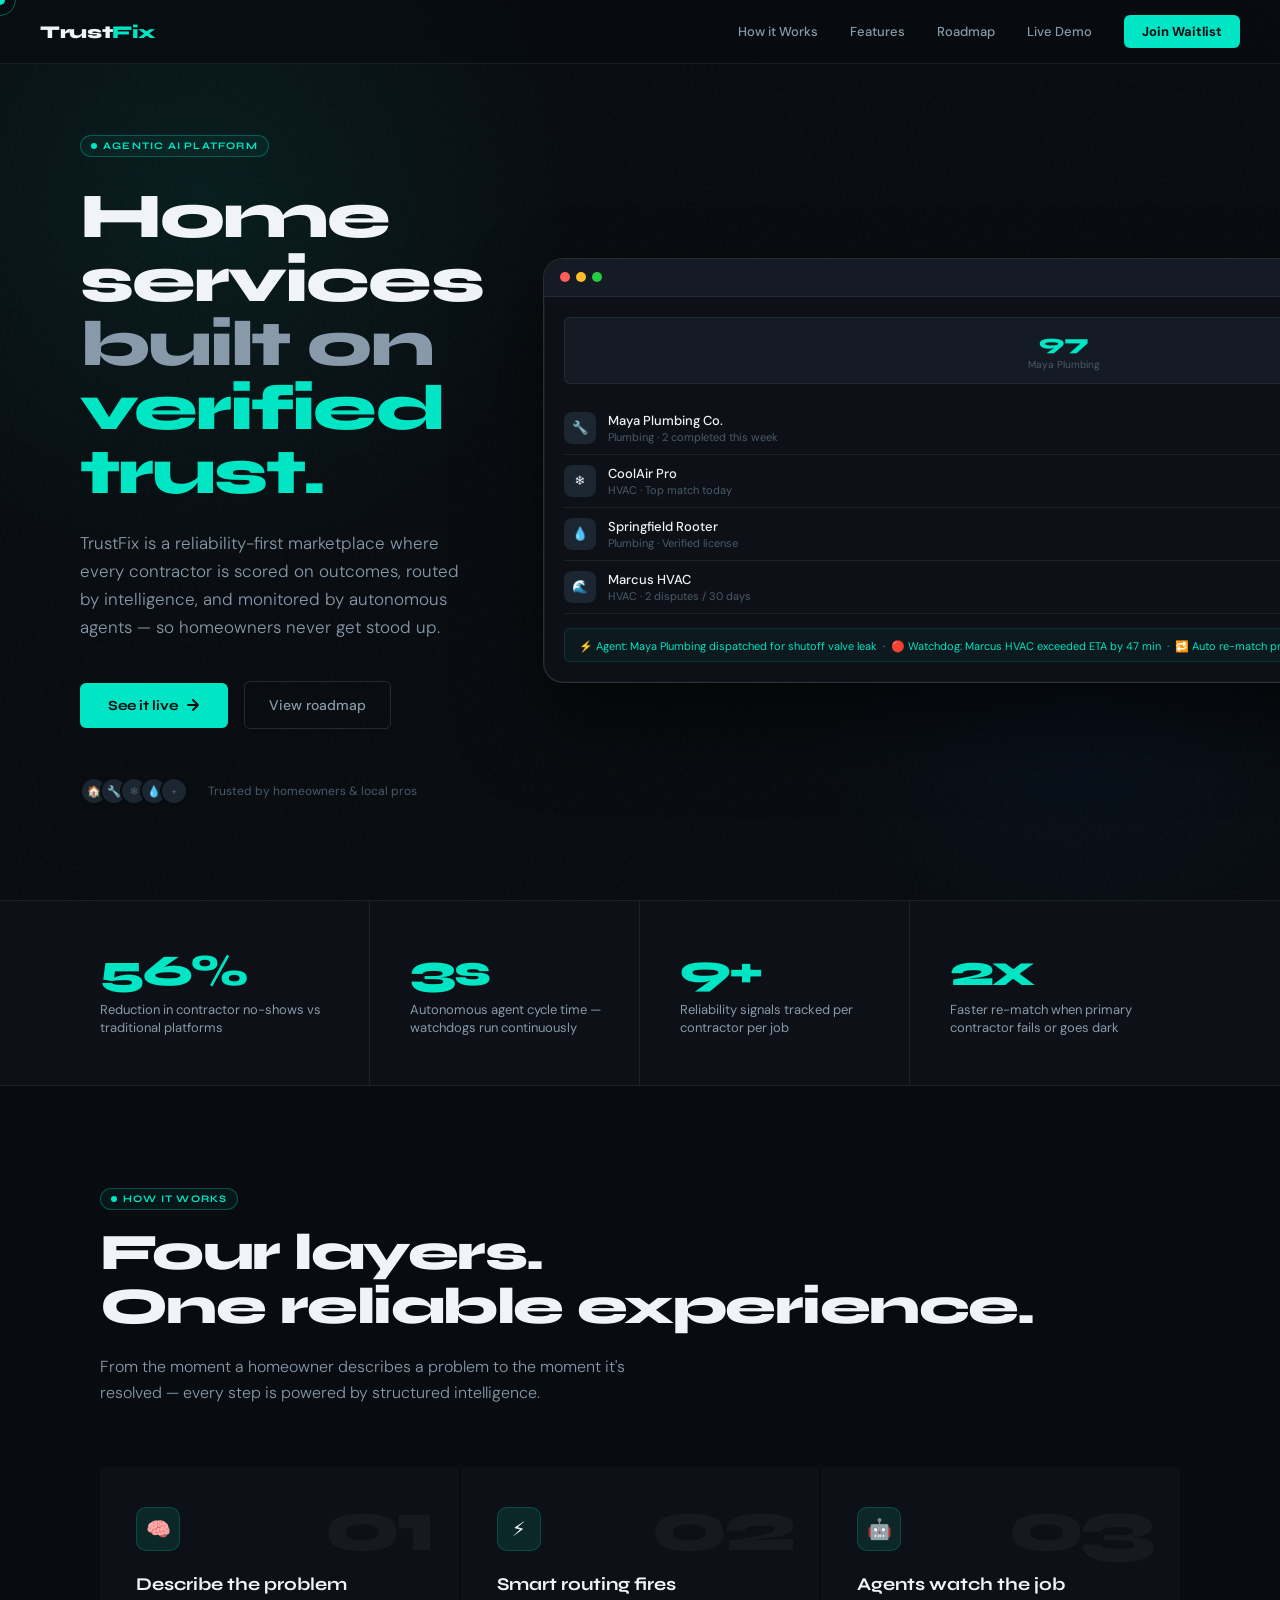
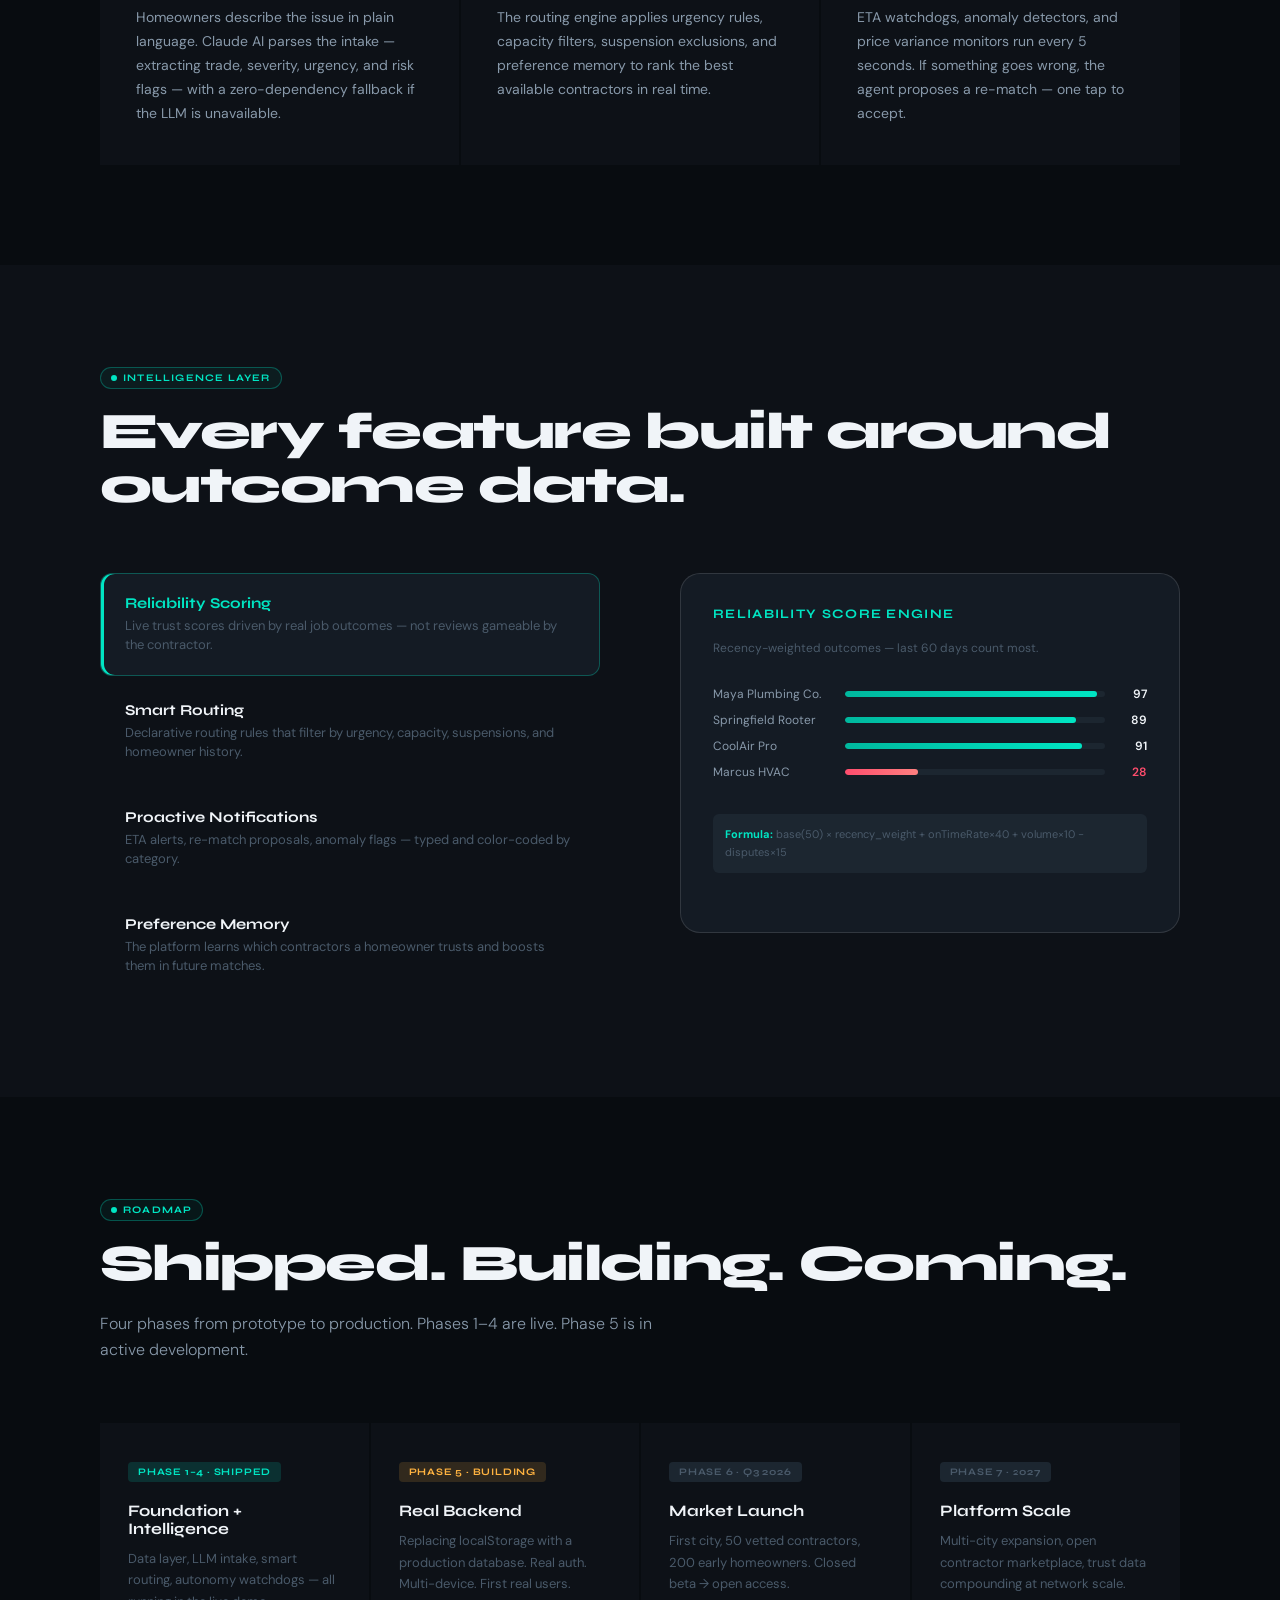
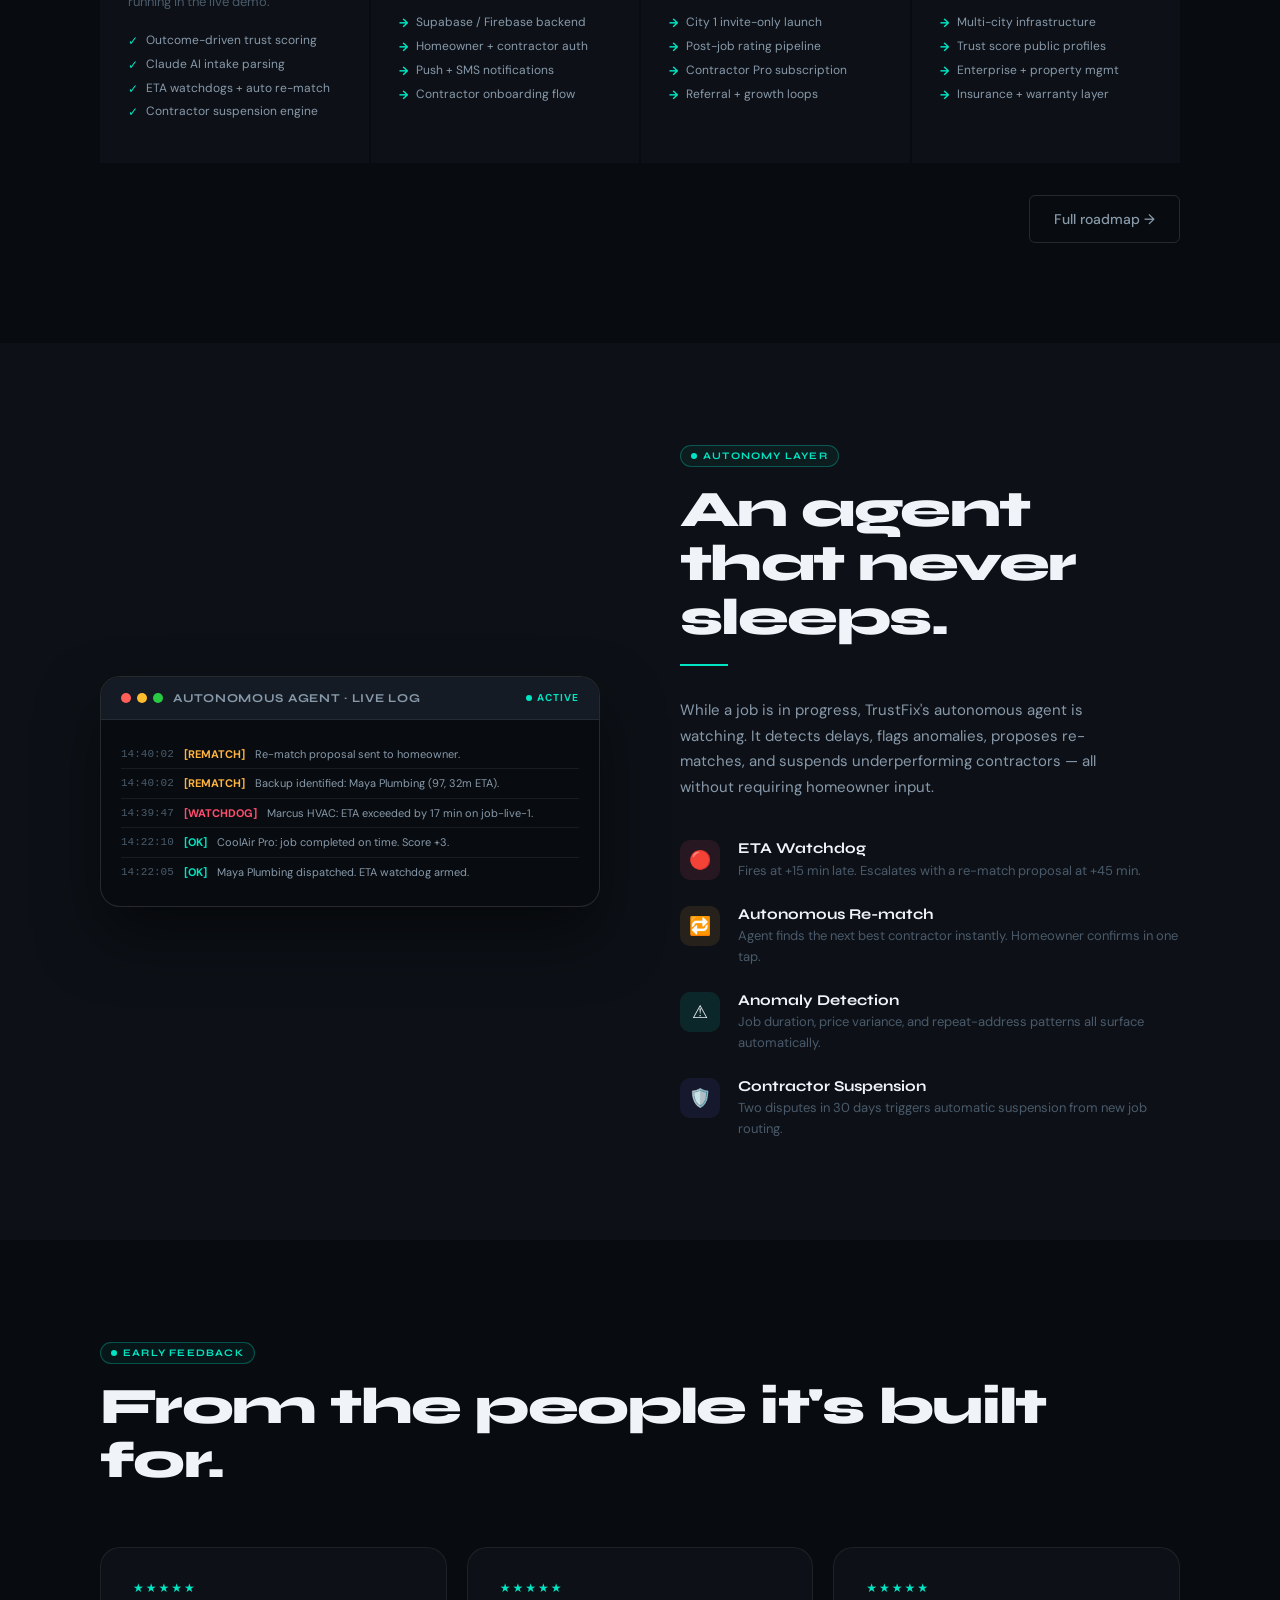
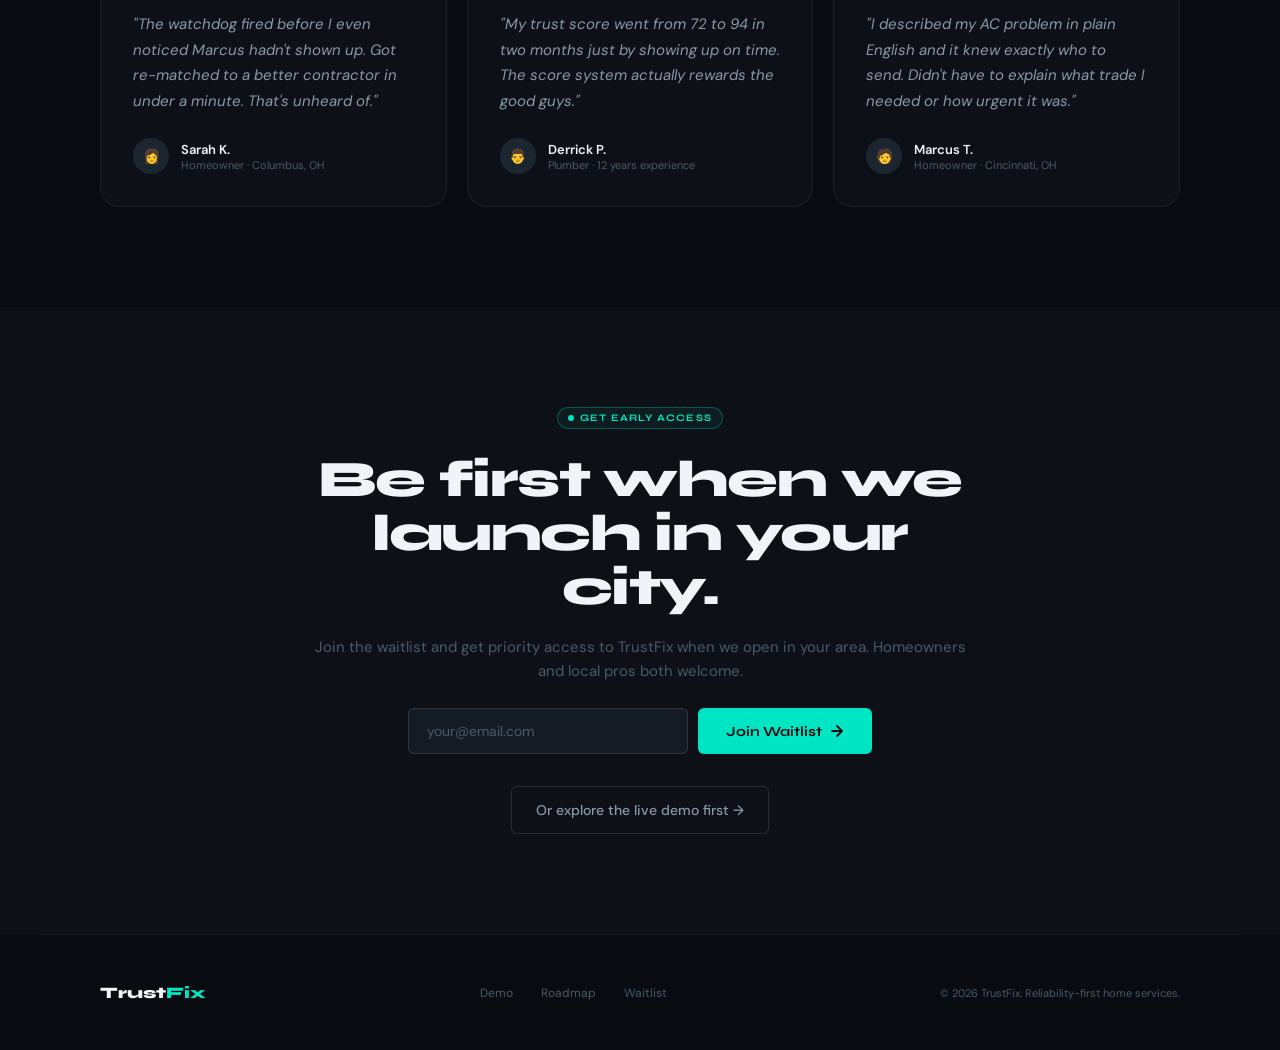
==== index.html @ c8663310 "Update index.html" ====
<!DOCTYPE html>
<html lang="en">
<head>
  <meta charset="UTF-8" />
  <meta name="viewport" content="width=device-width, initial-scale=1.0" />
  <title>TrustFix — Reliability-First Home Services</title>
  <link rel="preconnect" href="https://fonts.googleapis.com" />
  <link rel="preconnect" href="https://fonts.gstatic.com" crossorigin />
  <link href="https://fonts.googleapis.com/css2?family=Syne:wght@400;600;700;800&family=DM+Sans:ital,wght@0,300;0,400;0,500;1,300&display=swap" rel="stylesheet" />
  <style>
    *, *::before, *::after { box-sizing: border-box; margin: 0; padding: 0; }

    :root {
      --obsidian:   #080c10;
      --surface-1:  #0d1117;
      --surface-2:  #141b24;
      --surface-3:  #1c2630;
      --border:     rgba(255,255,255,0.07);
      --border-mid: rgba(255,255,255,0.12);
      --teal:       #00e5c3;
      --teal-dim:   #00b89e;
      --teal-glow:  rgba(0,229,195,0.15);
      --teal-glow2: rgba(0,229,195,0.06);
      --text-primary:   #f0f4f8;
      --text-secondary: #8899aa;
      --text-muted:     #4a5a6a;
      --red-alert:  #ff4d6d;
      --amber-warn: #ffb340;
      --radius-sm: 6px;
      --radius-md: 12px;
      --radius-lg: 20px;
    }

    html { scroll-behavior: smooth; }

    body {
      font-family: 'DM Sans', system-ui, sans-serif;
      background: var(--obsidian);
      color: var(--text-primary);
      overflow-x: hidden;
      cursor: default;
    }

    /* ── Custom cursor ── */
    body { cursor: none; }
    #cursor {
      position: fixed; top: 0; left: 0; z-index: 9999;
      width: 10px; height: 10px;
      background: var(--teal);
      border-radius: 50%;
      pointer-events: none;
      transform: translate(-50%, -50%);
      transition: transform 0.1s ease, width 0.2s ease, height 0.2s ease, opacity 0.2s ease;
      mix-blend-mode: screen;
    }
    #cursor-ring {
      position: fixed; top: 0; left: 0; z-index: 9998;
      width: 32px; height: 32px;
      border: 1px solid rgba(0,229,195,0.4);
      border-radius: 50%;
      pointer-events: none;
      transform: translate(-50%, -50%);
      transition: transform 0.18s ease, width 0.2s ease, height 0.2s ease;
    }
    a:hover ~ #cursor, button:hover ~ #cursor { transform: translate(-50%,-50%) scale(2.5); }

    /* ── Noise texture overlay ── */
    body::before {
      content: '';
      position: fixed; inset: 0; z-index: 1;
      pointer-events: none;
      opacity: 0.025;
      background-image: url("data:image/svg+xml,%3Csvg viewBox='0 0 256 256' xmlns='http://www.w3.org/2000/svg'%3E%3Cfilter id='noise'%3E%3CfeTurbulence type='fractalNoise' baseFrequency='0.9' numOctaves='4' stitchTiles='stitch'/%3E%3C/filter%3E%3Crect width='100%25' height='100%25' filter='url(%23noise)'/%3E%3C/svg%3E");
    }

    /* ── Typography ── */
    h1, h2, h3, h4 { font-family: 'Syne', sans-serif; line-height: 1.1; }

    .label-tag {
      display: inline-flex; align-items: center; gap: 6px;
      font-family: 'Syne', sans-serif;
      font-size: 10px; font-weight: 700; letter-spacing: 0.12em;
      text-transform: uppercase;
      color: var(--teal);
      border: 1px solid rgba(0,229,195,0.3);
      padding: 4px 10px; border-radius: 100px;
      background: rgba(0,229,195,0.05);
    }
    .label-tag::before { content: ''; width: 6px; height: 6px; border-radius: 50%; background: var(--teal); animation: pulse-dot 2s infinite; }
    @keyframes pulse-dot { 0%,100%{opacity:1;transform:scale(1)} 50%{opacity:0.4;transform:scale(0.7)} }

    /* ── Nav ── */
    nav {
      position: fixed; top: 0; left: 0; right: 0; z-index: 100;
      padding: 0 40px;
      height: 64px;
      display: flex; align-items: center; justify-content: space-between;
      background: rgba(8,12,16,0.7);
      backdrop-filter: blur(20px);
      border-bottom: 1px solid var(--border);
      transition: background 0.3s ease;
    }
    .nav-logo {
      font-family: 'Syne', sans-serif;
      font-size: 18px; font-weight: 800;
      color: var(--text-primary);
      text-decoration: none;
      letter-spacing: -0.02em;
    }
    .nav-logo span { color: var(--teal); }
    .nav-links { display: flex; align-items: center; gap: 32px; }
    .nav-links a {
      font-size: 13px; font-weight: 500;
      color: var(--text-secondary);
      text-decoration: none;
      transition: color 0.2s;
    }
    .nav-links a:hover { color: var(--text-primary); }
    .nav-cta {
      display: inline-flex; align-items: center; gap-6px;
      background: var(--teal);
      color: var(--obsidian) !important;
      font-weight: 700 !important;
      padding: 8px 18px;
      border-radius: var(--radius-sm);
      font-size: 13px !important;
      transition: background 0.2s, transform 0.15s !important;
    }
    .nav-cta:hover { background: #00ffda !important; transform: translateY(-1px); }

    /* ── Hero ── */
    #hero {
      min-height: 100vh;
      display: grid;
      grid-template-columns: 1fr 1fr;
      align-items: center;
      gap: 60px;
      padding: 120px 80px 80px;
      position: relative;
      overflow: hidden;
    }

    /* Radial background glow */
    #hero::before {
      content: '';
      position: absolute; top: -200px; left: -200px;
      width: 800px; height: 800px;
      background: radial-gradient(circle, rgba(0,229,195,0.08) 0%, transparent 65%);
      pointer-events: none;
      animation: hero-glow 8s ease-in-out infinite alternate;
    }
    @keyframes hero-glow { 0%{transform:translate(0,0)} 100%{transform:translate(80px,60px)} }

    #hero::after {
      content: '';
      position: absolute; bottom: -100px; right: -100px;
      width: 600px; height: 600px;
      background: radial-gradient(circle, rgba(0,100,255,0.05) 0%, transparent 65%);
      pointer-events: none;
    }

    .hero-left { position: relative; z-index: 2; }

    .hero-eyebrow {
      display: flex; align-items: center; gap: 12px;
      margin-bottom: 28px;
    }

    .hero-h1 {
      font-size: clamp(42px, 5vw, 72px);
      font-weight: 800;
      letter-spacing: -0.03em;
      line-height: 1.0;
      margin-bottom: 24px;
    }
    .hero-h1 .accent { color: var(--teal); }
    .hero-h1 .dim { color: var(--text-secondary); }

    .hero-sub {
      font-size: 17px; font-weight: 300; line-height: 1.65;
      color: var(--text-secondary);
      max-width: 460px;
      margin-bottom: 40px;
    }

    .hero-actions { display: flex; align-items: center; gap: 16px; flex-wrap: wrap; }

    .btn-primary {
      display: inline-flex; align-items: center; gap: 8px;
      background: var(--teal);
      color: var(--obsidian);
      font-family: 'Syne', sans-serif;
      font-size: 14px; font-weight: 700;
      padding: 14px 28px; border-radius: var(--radius-sm);
      text-decoration: none;
      border: none; cursor: none;
      transition: background 0.2s, transform 0.15s, box-shadow 0.2s;
      box-shadow: 0 0 0 0 rgba(0,229,195,0);
    }
    .btn-primary:hover {
      background: #00ffda;
      transform: translateY(-2px);
      box-shadow: 0 8px 32px rgba(0,229,195,0.3);
    }
    .btn-primary svg { transition: transform 0.2s; }
    .btn-primary:hover svg { transform: translateX(3px); }

    .btn-ghost {
      display: inline-flex; align-items: center; gap: 8px;
      background: transparent;
      color: var(--text-secondary);
      font-size: 14px; font-weight: 500;
      padding: 14px 24px; border-radius: var(--radius-sm);
      text-decoration: none; cursor: none;
      border: 1px solid var(--border-mid);
      transition: color 0.2s, border-color 0.2s;
    }
    .btn-ghost:hover { color: var(--text-primary); border-color: rgba(255,255,255,0.25); }

    .hero-trust-line {
      margin-top: 48px;
      display: flex; align-items: center; gap: 20px;
      font-size: 12px; color: var(--text-muted);
    }
    .trust-avatars { display: flex; }
    .trust-avatars span {
      width: 28px; height: 28px; border-radius: 50%;
      background: var(--surface-3);
      border: 2px solid var(--obsidian);
      display: flex; align-items: center; justify-content: center;
      font-size: 11px;
      margin-left: -8px;
    }
    .trust-avatars span:first-child { margin-left: 0; }

    /* ── Hero right — live terminal card ── */
    .hero-right { position: relative; z-index: 2; }

    .terminal-card {
      background: var(--surface-1);
      border: 1px solid var(--border-mid);
      border-radius: var(--radius-lg);
      overflow: hidden;
      box-shadow: 0 40px 80px rgba(0,0,0,0.6), 0 0 0 1px rgba(255,255,255,0.04) inset;
      animation: float 6s ease-in-out infinite;
    }
    @keyframes float {
      0%,100% { transform: translateY(0px) rotate(0.5deg); }
      50%      { transform: translateY(-12px) rotate(-0.3deg); }
    }

    .terminal-bar {
      background: var(--surface-2);
      padding: 12px 16px;
      display: flex; align-items: center; gap: 10px;
      border-bottom: 1px solid var(--border);
    }
    .terminal-dots { display: flex; gap: 6px; }
    .terminal-dots span {
      width: 10px; height: 10px; border-radius: 50%;
    }
    .terminal-dots span:nth-child(1) { background: #ff5f57; }
    .terminal-dots span:nth-child(2) { background: #ffbd2e; }
    .terminal-dots span:nth-child(3) { background: #28ca41; }
    .terminal-title {
      font-family: 'Syne', sans-serif;
      font-size: 11px; color: var(--text-muted);
      letter-spacing: 0.05em;
      flex: 1; text-align: center;
    }
    .terminal-live {
      font-size: 10px; font-weight: 700;
      color: var(--teal);
      letter-spacing: 0.1em;
      text-transform: uppercase;
      display: flex; align-items: center; gap: 5px;
    }
    .terminal-live::before { content:''; width:6px;height:6px;border-radius:50%;background:var(--teal);animation:pulse-dot 1.5s infinite; }

    .terminal-body { padding: 20px; }

    /* Score bar */
    .score-block {
      display: grid; grid-template-columns: 1fr 1fr 1fr;
      gap: 10px; margin-bottom: 18px;
    }
    .score-item {
      background: var(--surface-2);
      border: 1px solid var(--border);
      border-radius: var(--radius-sm);
      padding: 12px;
      text-align: center;
    }
    .score-item .score-val {
      font-family: 'Syne', sans-serif;
      font-size: 22px; font-weight: 800;
      color: var(--teal);
      display: block;
    }
    .score-item .score-val.good { color: var(--teal); }
    .score-item .score-val.warn { color: var(--amber-warn); }
    .score-item .score-val.bad  { color: var(--red-alert); }
    .score-item .score-label { font-size: 10px; color: var(--text-muted); margin-top: 2px; display: block; }

    /* Contractor list */
    .contractor-row {
      display: flex; align-items: center;
      padding: 10px 0;
      border-bottom: 1px solid var(--border);
      gap: 12px;
      animation: fade-slide-in 0.5s ease both;
    }
    .contractor-row:last-child { border-bottom: none; }
    @keyframes fade-slide-in { from{opacity:0;transform:translateY(8px)} to{opacity:1;transform:translateY(0)} }

    .contractor-avatar {
      width: 32px; height: 32px; border-radius: 8px;
      background: var(--surface-3);
      display: flex; align-items: center; justify-content: center;
      font-size: 13px; flex-shrink: 0;
    }
    .contractor-info { flex: 1; min-width: 0; }
    .contractor-name { font-size: 13px; font-weight: 500; color: var(--text-primary); }
    .contractor-meta { font-size: 11px; color: var(--text-muted); margin-top: 1px; }
    .score-pill {
      font-family: 'Syne', sans-serif;
      font-size: 11px; font-weight: 700;
      padding: 3px 8px; border-radius: 4px;
      flex-shrink: 0;
    }
    .score-pill.high { background: rgba(0,229,195,0.12); color: var(--teal); }
    .score-pill.mid  { background: rgba(255,179,64,0.12);  color: var(--amber-warn); }
    .score-pill.low  { background: rgba(255,77,109,0.12);  color: var(--red-alert); }

    .eta-badge {
      font-size: 10px; color: var(--text-muted);
      background: var(--surface-3);
      padding: 2px 7px; border-radius: 4px;
      flex-shrink: 0;
    }

    /* Agent ticker */
    .ticker-wrapper {
      margin-top: 14px;
      background: rgba(0,229,195,0.04);
      border: 1px solid rgba(0,229,195,0.12);
      border-radius: var(--radius-sm);
      padding: 10px 14px;
      overflow: hidden; height: 34px;
    }
    .ticker-inner {
      font-size: 11px; color: var(--teal);
      font-family: 'DM Sans', sans-serif;
      white-space: nowrap;
      animation: ticker-scroll 22s linear infinite;
    }
    @keyframes ticker-scroll {
      0%   { transform: translateX(0); }
      100% { transform: translateX(-50%); }
    }

    /* ── Section base ── */
    section { position: relative; }

    .section-inner {
      max-width: 1200px; margin: 0 auto;
      padding: 100px 60px;
    }

    .section-label { margin-bottom: 16px; }
    .section-h2 {
      font-size: clamp(32px, 4vw, 52px);
      font-weight: 800;
      letter-spacing: -0.03em;
      margin-bottom: 20px;
      line-height: 1.05;
    }
    .section-sub {
      font-size: 16px; font-weight: 300;
      color: var(--text-secondary);
      max-width: 560px; line-height: 1.65;
    }

    /* ── Stats bar ── */
    #stats {
      background: var(--surface-1);
      border-top: 1px solid var(--border);
      border-bottom: 1px solid var(--border);
    }
    .stats-grid {
      max-width: 1200px; margin: 0 auto;
      padding: 0 60px;
      display: grid; grid-template-columns: repeat(4, 1fr);
    }
    .stat-item {
      padding: 48px 0;
      border-right: 1px solid var(--border);
      padding-left: 40px;
      opacity: 0; transform: translateY(20px);
      transition: opacity 0.6s ease, transform 0.6s ease;
    }
    .stat-item:first-child { padding-left: 0; }
    .stat-item:last-child { border-right: none; }
    .stat-item.visible { opacity: 1; transform: translateY(0); }
    .stat-num {
      font-family: 'Syne', sans-serif;
      font-size: 44px; font-weight: 800;
      color: var(--text-primary);
      line-height: 1;
      letter-spacing: -0.04em;
    }
    .stat-num span { color: var(--teal); }
    .stat-desc {
      font-size: 13px; font-weight: 400;
      color: var(--text-secondary);
      margin-top: 8px; line-height: 1.4;
    }

    /* ── How it works ── */
    #how {
      background: var(--obsidian);
    }
    .steps-grid {
      display: grid; grid-template-columns: repeat(3, 1fr);
      gap: 2px; margin-top: 60px;
    }
    .step-card {
      background: var(--surface-1);
      padding: 40px 36px;
      position: relative;
      overflow: hidden;
      opacity: 0; transform: translateY(30px);
      transition: opacity 0.7s ease, transform 0.7s ease;
    }
    .step-card.visible { opacity: 1; transform: translateY(0); }
    .step-card::before {
      content: '';
      position: absolute; top: 0; left: 0; right: 0;
      height: 2px;
      background: var(--teal);
      transform: scaleX(0); transform-origin: left;
      transition: transform 0.4s ease;
    }
    .step-card:hover::before { transform: scaleX(1); }
    .step-card:hover { background: var(--surface-2); }

    .step-num {
      font-family: 'Syne', sans-serif;
      font-size: 72px; font-weight: 800;
      color: rgba(255,255,255,0.04);
      line-height: 1;
      position: absolute; top: 24px; right: 28px;
      letter-spacing: -0.06em;
      pointer-events: none;
    }

    .step-icon {
      width: 44px; height: 44px; border-radius: 10px;
      background: rgba(0,229,195,0.1);
      border: 1px solid rgba(0,229,195,0.2);
      display: flex; align-items: center; justify-content: center;
      font-size: 20px; margin-bottom: 24px;
    }
    .step-title {
      font-family: 'Syne', sans-serif;
      font-size: 18px; font-weight: 700;
      color: var(--text-primary);
      margin-bottom: 12px;
    }
    .step-desc {
      font-size: 14px; line-height: 1.7;
      color: var(--text-secondary);
    }

    /* ── Feature deep-dive ── */
    #features { background: var(--surface-1); }

    .features-layout {
      display: grid; grid-template-columns: 1fr 1fr;
      gap: 80px; align-items: start;
      margin-top: 60px;
    }

    .feature-tabs { display: flex; flex-direction: column; gap: 4px; }
    .feature-tab {
      padding: 20px 24px;
      border: 1px solid transparent;
      border-radius: var(--radius-md);
      cursor: none;
      transition: all 0.25s ease;
    }
    .feature-tab:hover { background: var(--surface-2); border-color: var(--border); }
    .feature-tab.active {
      background: var(--surface-2);
      border-color: rgba(0,229,195,0.3);
      box-shadow: inset 3px 0 0 var(--teal);
    }
    .feature-tab-label {
      font-family: 'Syne', sans-serif;
      font-size: 15px; font-weight: 700;
      color: var(--text-primary);
      margin-bottom: 4px;
    }
    .feature-tab.active .feature-tab-label { color: var(--teal); }
    .feature-tab-desc {
      font-size: 13px; color: var(--text-muted); line-height: 1.5;
    }

    .feature-panel { position: sticky; top: 100px; }
    .feature-visual {
      background: var(--surface-2);
      border: 1px solid var(--border-mid);
      border-radius: var(--radius-lg);
      padding: 32px;
      min-height: 360px;
      display: flex; flex-direction: column; gap: 14px;
      transition: all 0.3s ease;
    }
    .feature-visual-title {
      font-family: 'Syne', sans-serif;
      font-size: 13px; font-weight: 700;
      color: var(--teal);
      text-transform: uppercase; letter-spacing: 0.1em;
      margin-bottom: 4px;
    }

    /* mini visualization elements */
    .score-bar-row {
      display: flex; align-items: center; gap: 12px;
    }
    .score-bar-label { font-size: 12px; color: var(--text-secondary); width: 120px; flex-shrink: 0; }
    .score-bar-track {
      flex: 1; height: 6px; border-radius: 3px;
      background: var(--surface-3); overflow: hidden;
    }
    .score-bar-fill {
      height: 100%; border-radius: 3px;
      background: linear-gradient(90deg, var(--teal-dim), var(--teal));
      transition: width 1.2s ease;
    }
    .score-bar-val { font-size: 12px; font-weight: 600; color: var(--text-primary); width: 30px; text-align: right; }

    /* routing visual */
    .route-node {
      display: flex; align-items: center; gap: 10px;
      padding: 10px 14px;
      background: var(--surface-3);
      border-radius: var(--radius-sm);
      border: 1px solid var(--border);
      font-size: 12px; color: var(--text-secondary);
    }
    .route-node .node-dot {
      width: 8px; height: 8px; border-radius: 50%;
      flex-shrink: 0;
    }
    .route-node.match { border-color: rgba(0,229,195,0.3); }
    .route-node.match .node-dot { background: var(--teal); box-shadow: 0 0 8px var(--teal); }
    .route-node.excluded .node-dot { background: var(--red-alert); }
    .route-connector {
      height: 16px; width: 1px;
      background: var(--border-mid);
      margin-left: 18px;
    }

    /* notification visual */
    .notif-item {
      padding: 12px 14px;
      border-radius: var(--radius-sm);
      border-left: 3px solid;
      font-size: 12px; line-height: 1.5;
    }
    .notif-item.red { border-color: var(--red-alert); background: rgba(255,77,109,0.06); color: var(--text-secondary); }
    .notif-item.amber { border-color: var(--amber-warn); background: rgba(255,179,64,0.06); color: var(--text-secondary); }
    .notif-item.teal { border-color: var(--teal); background: var(--teal-glow2); color: var(--text-secondary); }

    /* ── Phases timeline ── */
    #phases { background: var(--obsidian); }
    .phases-grid {
      display: grid; grid-template-columns: repeat(4, 1fr);
      gap: 2px; margin-top: 60px;
    }
    .phase-card {
      padding: 36px 28px;
      background: var(--surface-1);
      position: relative; overflow: hidden;
      opacity: 0; transform: translateX(-20px);
      transition: opacity 0.6s ease, transform 0.6s ease, background 0.25s;
    }
    .phase-card:hover { background: var(--surface-2); }
    .phase-card.visible { opacity: 1; transform: translateX(0); }
    .phase-card.done .phase-num-badge { background: rgba(0,229,195,0.15); color: var(--teal); }
    .phase-card.active .phase-num-badge { background: rgba(255,179,64,0.15); color: var(--amber-warn); animation: pulse-amber 2s infinite; }
    .phase-card.upcoming .phase-num-badge { background: var(--surface-3); color: var(--text-muted); }
    @keyframes pulse-amber { 0%,100%{box-shadow:none} 50%{box-shadow:0 0 12px rgba(255,179,64,0.3)} }

    .phase-num-badge {
      font-family: 'Syne', sans-serif;
      font-size: 10px; font-weight: 700; letter-spacing: 0.08em;
      text-transform: uppercase;
      padding: 4px 10px; border-radius: 4px;
      display: inline-block; margin-bottom: 20px;
    }
    .phase-title {
      font-family: 'Syne', sans-serif;
      font-size: 16px; font-weight: 700;
      color: var(--text-primary); margin-bottom: 10px;
    }
    .phase-desc {
      font-size: 13px; color: var(--text-muted);
      line-height: 1.65; margin-bottom: 20px;
    }
    .phase-milestone {
      display: flex; align-items: flex-start; gap: 8px;
      font-size: 12px; color: var(--text-secondary);
      margin-bottom: 6px; line-height: 1.4;
    }
    .phase-milestone::before {
      content: '→';
      color: var(--teal); font-weight: 700;
      flex-shrink: 0; margin-top: 1px;
    }
    .phase-card.done .phase-milestone::before { content: '✓'; }

    /* ── Agent section ── */
    #agent {
      background: var(--surface-1);
      overflow: hidden;
    }
    .agent-layout {
      display: grid; grid-template-columns: 1fr 1fr;
      gap: 80px; align-items: center;
    }
    .agent-log-card {
      background: var(--obsidian);
      border: 1px solid var(--border-mid);
      border-radius: var(--radius-lg);
      overflow: hidden;
      box-shadow: 0 30px 60px rgba(0,0,0,0.5);
    }
    .agent-log-header {
      background: var(--surface-2);
      padding: 14px 20px;
      display: flex; align-items: center; gap: 10px;
      border-bottom: 1px solid var(--border);
    }
    .agent-log-title {
      font-family: 'Syne', sans-serif;
      font-size: 12px; font-weight: 700;
      color: var(--text-secondary);
      letter-spacing: 0.06em; text-transform: uppercase;
      flex: 1;
    }
    .agent-log-body { padding: 20px; }
    .log-line {
      display: flex; gap: 10px;
      font-size: 11px; line-height: 1.5;
      padding: 6px 0;
      border-bottom: 1px solid var(--border);
      opacity: 0; transform: translateX(-8px);
      animation: log-appear 0.4s ease forwards;
    }
    .log-line:last-child { border-bottom: none; }
    @keyframes log-appear { to{opacity:1;transform:translateX(0)} }
    .log-time { color: var(--text-muted); flex-shrink: 0; font-family: monospace; }
    .log-type { flex-shrink: 0; font-weight: 700; }
    .log-type.watchdog { color: var(--red-alert); }
    .log-type.rematch  { color: var(--amber-warn); }
    .log-type.suspend  { color: #ff6b9d; }
    .log-type.ok       { color: var(--teal); }
    .log-msg { color: var(--text-secondary); }

    .agent-feature-list { display: flex; flex-direction: column; gap: 24px; margin-top: 40px; }
    .agent-feature {
      display: flex; gap: 18px;
      opacity: 0; transform: translateY(16px);
      transition: opacity 0.5s ease, transform 0.5s ease;
    }
    .agent-feature.visible { opacity: 1; transform: translateY(0); }
    .agent-feature-icon {
      width: 40px; height: 40px; flex-shrink: 0;
      border-radius: 10px;
      display: flex; align-items: center; justify-content: center;
      font-size: 18px;
    }
    .agent-feature-icon.red { background: rgba(255,77,109,0.1); }
    .agent-feature-icon.amber { background: rgba(255,179,64,0.1); }
    .agent-feature-icon.teal { background: rgba(0,229,195,0.1); }
    .agent-feature-icon.blue { background: rgba(99,102,241,0.1); }
    .agent-feature-text h4 { font-family:'Syne',sans-serif; font-size:15px;font-weight:700;color:var(--text-primary);margin-bottom:4px; }
    .agent-feature-text p  { font-size:13px;color:var(--text-muted);line-height:1.6; }

    /* ── Social proof ── */
    #proof { background: var(--obsidian); }
    .proof-grid {
      display: grid; grid-template-columns: repeat(3, 1fr);
      gap: 20px; margin-top: 60px;
    }
    .proof-card {
      background: var(--surface-1);
      border: 1px solid var(--border);
      border-radius: var(--radius-lg);
      padding: 32px;
      transition: border-color 0.2s, transform 0.2s;
      opacity: 0; transform: translateY(20px);
      transition: opacity 0.6s ease, transform 0.6s ease, border-color 0.2s;
    }
    .proof-card.visible { opacity: 1; transform: translateY(0); }
    .proof-card:hover { border-color: rgba(0,229,195,0.2); }
    .proof-quote { font-size: 15px; line-height: 1.7; color: var(--text-secondary); margin-bottom: 24px; font-style: italic; }
    .proof-stars { color: var(--teal); font-size: 12px; margin-bottom: 16px; letter-spacing: 2px; }
    .proof-author { display: flex; align-items: center; gap: 12px; }
    .proof-avatar {
      width: 36px; height: 36px; border-radius: 50%;
      background: var(--surface-3);
      display: flex; align-items: center; justify-content: center;
      font-size: 14px;
    }
    .proof-name { font-size: 13px; font-weight: 600; color: var(--text-primary); }
    .proof-role { font-size: 11px; color: var(--text-muted); }

    /* ── CTA section ── */
    #cta { background: var(--surface-1); }
    .cta-box {
      max-width: 800px; margin: 0 auto;
      text-align: center; padding: 100px 60px;
    }
    .cta-box .section-h2 { font-size: clamp(36px, 4vw, 60px); }
    .cta-actions { display: flex; justify-content: center; gap: 16px; flex-wrap: wrap; margin-top: 40px; }
    .cta-email-form { display: flex; gap: 10px; justify-content: center; flex-wrap: wrap; margin-top: 24px; }
    .cta-email-form input {
      background: var(--surface-2); border: 1px solid var(--border-mid);
      color: var(--text-primary);
      font-family: 'DM Sans', sans-serif; font-size: 14px;
      padding: 13px 18px; border-radius: var(--radius-sm);
      width: 280px; outline: none;
      transition: border-color 0.2s;
    }
    .cta-email-form input:focus { border-color: rgba(0,229,195,0.5); }
    .cta-email-form input::placeholder { color: var(--text-muted); }

    /* ── Footer ── */
    footer {
      background: var(--obsidian);
      border-top: 1px solid var(--border);
      padding: 48px 60px;
      max-width: 1200px; margin: 0 auto;
      display: flex; align-items: center; justify-content: space-between;
    }
    .footer-logo {
      font-family: 'Syne', sans-serif;
      font-size: 16px; font-weight: 800;
      color: var(--text-primary);
      text-decoration: none;
    }
    .footer-logo span { color: var(--teal); }
    .footer-links { display: flex; gap: 28px; }
    .footer-links a { font-size: 12px; color: var(--text-muted); text-decoration: none; transition: color 0.2s; }
    .footer-links a:hover { color: var(--text-secondary); }
    .footer-copy { font-size: 11px; color: var(--text-muted); }

    /* ── Scroll reveal ── */
    .reveal { opacity: 0; transform: translateY(24px); transition: opacity 0.7s ease, transform 0.7s ease; }
    .reveal.visible { opacity: 1; transform: translateY(0); }

    /* ── Divider line ── */
    .teal-divider {
      width: 48px; height: 2px;
      background: var(--teal);
      margin-bottom: 32px;
    }

    /* ── Responsive ── */
    @media (max-width: 900px) {
      #hero { grid-template-columns: 1fr; padding: 100px 30px 60px; gap: 40px; }
      .section-inner { padding: 70px 30px; }
      .stats-grid { grid-template-columns: 1fr 1fr; }
      .stat-item { padding: 32px 0; }
      .steps-grid { grid-template-columns: 1fr; }
      .features-layout { grid-template-columns: 1fr; gap: 40px; }
      .phases-grid { grid-template-columns: 1fr 1fr; }
      .agent-layout { grid-template-columns: 1fr; }
      .proof-grid { grid-template-columns: 1fr; }
      nav { padding: 0 24px; }
      .nav-links { display: none; }
      footer { flex-direction: column; gap: 20px; text-align: center; }
    }
  </style>
</head>
<body>

<!-- Custom cursor -->
<div id="cursor"></div>
<div id="cursor-ring"></div>

<!-- ════════════════════ NAV ════════════════════ -->
<nav id="main-nav">
  <a href="#" class="nav-logo">Trust<span>Fix</span></a>
  <div class="nav-links">
    <a href="#how">How it Works</a>
    <a href="#features">Features</a>
    <a href="#phases">Roadmap</a>
    <a href="demo.html">Live Demo</a>
    <a href="waitlist.html" class="nav-cta">Join Waitlist</a>
  </div>
</nav>

<!-- ════════════════════ HERO ════════════════════ -->
<section id="hero">
  <div class="hero-left">
    <div class="hero-eyebrow">
      <span class="label-tag">Agentic AI Platform</span>
    </div>

    <h1 class="hero-h1">
      Home services<br/>
      <span class="dim">built on</span><br/>
      <span class="accent">verified trust.</span>
    </h1>

    <p class="hero-sub">
      TrustFix is a reliability-first marketplace where every contractor is scored on outcomes, routed by intelligence, and monitored by autonomous agents — so homeowners never get stood up.
    </p>

    <div class="hero-actions">
      <a href="demo.html" class="btn-primary">
        See it live
        <svg width="14" height="14" viewBox="0 0 14 14" fill="none"><path d="M2 7h10M7 2l5 5-5 5" stroke="currentColor" stroke-width="1.8" stroke-linecap="round" stroke-linejoin="round"/></svg>
      </a>
      <a href="roadmap.html" class="btn-ghost">View roadmap</a>
    </div>

    <div class="hero-trust-line">
      <div class="trust-avatars">
        <span>🏠</span><span>🔧</span><span>❄️</span><span>💧</span><span>+</span>
      </div>
      <span>Trusted by homeowners &amp; local pros</span>
    </div>
  </div>

  <div class="hero-right">
    <div class="terminal-card">
      <div class="terminal-bar">
        <div class="terminal-dots"><span></span><span></span><span></span></div>
        <p class="terminal-title">TrustFix — Live Intelligence</p>
        <span class="terminal-live">Live</span>
      </div>
      <div class="terminal-body">
        <div class="score-block">
          <div class="score-item">
            <span class="score-val good">97</span>
            <span class="score-label">Maya Plumbing</span>
          </div>
          <div class="score-item">
            <span class="score-val warn">58</span>
            <span class="score-label">Marcus HVAC</span>
          </div>
          <div class="score-item">
            <span class="score-val bad">⛔</span>
            <span class="score-label">Suspended</span>
          </div>
        </div>

        <div class="contractor-row" style="animation-delay:0.1s">
          <div class="contractor-avatar">🔧</div>
          <div class="contractor-info">
            <div class="contractor-name">Maya Plumbing Co.</div>
            <div class="contractor-meta">Plumbing · 2 completed this week</div>
          </div>
          <span class="score-pill high">97</span>
          <span class="eta-badge">32m</span>
        </div>
        <div class="contractor-row" style="animation-delay:0.2s">
          <div class="contractor-avatar">❄️</div>
          <div class="contractor-info">
            <div class="contractor-name">CoolAir Pro</div>
            <div class="contractor-meta">HVAC · Top match today</div>
          </div>
          <span class="score-pill high">91</span>
          <span class="eta-badge">28m</span>
        </div>
        <div class="contractor-row" style="animation-delay:0.3s">
          <div class="contractor-avatar">💧</div>
          <div class="contractor-info">
            <div class="contractor-name">Springfield Rooter</div>
            <div class="contractor-meta">Plumbing · Verified license</div>
          </div>
          <span class="score-pill high">89</span>
          <span class="eta-badge">24m</span>
        </div>
        <div class="contractor-row" style="animation-delay:0.4s">
          <div class="contractor-avatar">🌊</div>
          <div class="contractor-info">
            <div class="contractor-name">Marcus HVAC</div>
            <div class="contractor-meta">HVAC · 2 disputes / 30 days</div>
          </div>
          <span class="score-pill low">⛔</span>
          <span class="eta-badge">—</span>
        </div>

        <div class="ticker-wrapper">
          <div class="ticker-inner">
            ⚡ Agent: Maya Plumbing dispatched for shutoff valve leak &nbsp;·&nbsp;
            🔴 Watchdog: Marcus HVAC exceeded ETA by 47 min &nbsp;·&nbsp;
            🔁 Auto re-match proposal sent to homeowner &nbsp;·&nbsp;
            ✓ CoolAir Pro completed AC job — score updated 91 → 93 &nbsp;·&nbsp;
            ⚑ Anomaly: Job duration 4.1h exceeds simple repair threshold &nbsp;·&nbsp;
            ⚡ Agent: Maya Plumbing dispatched for shutoff valve leak &nbsp;·&nbsp;
            🔴 Watchdog: Marcus HVAC exceeded ETA by 47 min &nbsp;·&nbsp;
            🔁 Auto re-match proposal sent to homeowner &nbsp;·&nbsp;
            ✓ CoolAir Pro completed AC job — score updated 91 → 93 &nbsp;·&nbsp;
            ⚑ Anomaly: Job duration 4.1h exceeds simple repair threshold &nbsp;·&nbsp;
          </div>
        </div>
      </div>
    </div>
  </div>
</section>

<!-- ════════════════════ STATS ════════════════════ -->
<section id="stats">
  <div class="stats-grid">
    <div class="stat-item">
      <div class="stat-num"><span id="c1">0</span><span style="color:var(--teal)">%</span></div>
      <div class="stat-desc">Reduction in contractor no-shows vs traditional platforms</div>
    </div>
    <div class="stat-item">
      <div class="stat-num"><span id="c2">0</span><span style="color:var(--teal)">s</span></div>
      <div class="stat-desc">Autonomous agent cycle time — watchdogs run continuously</div>
    </div>
    <div class="stat-item">
      <div class="stat-num"><span id="c3">0</span><span style="color:var(--teal)">+</span></div>
      <div class="stat-desc">Reliability signals tracked per contractor per job</div>
    </div>
    <div class="stat-item">
      <div class="stat-num"><span id="c4">0</span><span style="color:var(--teal)">x</span></div>
      <div class="stat-desc">Faster re-match when primary contractor fails or goes dark</div>
    </div>
  </div>
</section>

<!-- ════════════════════ HOW IT WORKS ════════════════════ -->
<section id="how">
  <div class="section-inner">
    <div class="section-label"><span class="label-tag">How it works</span></div>
    <h2 class="section-h2 reveal">Four layers.<br/>One reliable experience.</h2>
    <p class="section-sub reveal" style="transition-delay:0.1s">From the moment a homeowner describes a problem to the moment it's resolved — every step is powered by structured intelligence.</p>

    <div class="steps-grid">
      <div class="step-card">
        <span class="step-num">01</span>
        <div class="step-icon">🧠</div>
        <h3 class="step-title">Describe the problem</h3>
        <p class="step-desc">Homeowners describe the issue in plain language. Claude AI parses the intake — extracting trade, severity, urgency, and risk flags — with a zero-dependency fallback if the LLM is unavailable.</p>
      </div>
      <div class="step-card">
        <span class="step-num">02</span>
        <div class="step-icon">⚡</div>
        <h3 class="step-title">Smart routing fires</h3>
        <p class="step-desc">The routing engine applies urgency rules, capacity filters, suspension exclusions, and preference memory to rank the best available contractors in real time.</p>
      </div>
      <div class="step-card">
        <span class="step-num">03</span>
        <div class="step-icon">🤖</div>
        <h3 class="step-title">Agents watch the job</h3>
        <p class="step-desc">ETA watchdogs, anomaly detectors, and price variance monitors run every 5 seconds. If something goes wrong, the agent proposes a re-match — one tap to accept.</p>
      </div>
    </div>
  </div>
</section>

<!-- ════════════════════ FEATURES ════════════════════ -->
<section id="features">
  <div class="section-inner">
    <div class="section-label"><span class="label-tag">Intelligence layer</span></div>
    <h2 class="section-h2 reveal">Every feature built around outcome data.</h2>

    <div class="features-layout">
      <div class="feature-tabs" id="feature-tabs">

        <div class="feature-tab active" data-panel="scoring">
          <div class="feature-tab-label">Reliability Scoring</div>
          <div class="feature-tab-desc">Live trust scores driven by real job outcomes — not reviews gameable by the contractor.</div>
        </div>

        <div class="feature-tab" data-panel="routing">
          <div class="feature-tab-label">Smart Routing</div>
          <div class="feature-tab-desc">Declarative routing rules that filter by urgency, capacity, suspensions, and homeowner history.</div>
        </div>

        <div class="feature-tab" data-panel="notifications">
          <div class="feature-tab-label">Proactive Notifications</div>
          <div class="feature-tab-desc">ETA alerts, re-match proposals, anomaly flags — typed and color-coded by category.</div>
        </div>

        <div class="feature-tab" data-panel="memory">
          <div class="feature-tab-label">Preference Memory</div>
          <div class="feature-tab-desc">The platform learns which contractors a homeowner trusts and boosts them in future matches.</div>
        </div>

      </div>

      <div class="feature-panel">
        <div class="feature-visual" id="feature-visual">
          <!-- Panels injected by JS -->
        </div>
      </div>
    </div>
  </div>
</section>

<!-- ════════════════════ PHASES ════════════════════ -->
<section id="phases">
  <div class="section-inner">
    <div class="section-label"><span class="label-tag">Roadmap</span></div>
    <h2 class="section-h2 reveal">Shipped. Building. Coming.</h2>
    <p class="section-sub reveal" style="transition-delay:0.1s">Four phases from prototype to production. Phases 1–4 are live. Phase 5 is in active development.</p>

    <div class="phases-grid">
      <div class="phase-card done">
        <span class="phase-num-badge">Phase 1–4 · Shipped</span>
        <h3 class="phase-title">Foundation + Intelligence</h3>
        <p class="phase-desc">Data layer, LLM intake, smart routing, autonomy watchdogs — all running in the live demo.</p>
        <div class="phase-milestone">Outcome-driven trust scoring</div>
        <div class="phase-milestone">Claude AI intake parsing</div>
        <div class="phase-milestone">ETA watchdogs + auto re-match</div>
        <div class="phase-milestone">Contractor suspension engine</div>
      </div>
      <div class="phase-card active">
        <span class="phase-num-badge">Phase 5 · Building</span>
        <h3 class="phase-title">Real Backend</h3>
        <p class="phase-desc">Replacing localStorage with a production database. Real auth. Multi-device. First real users.</p>
        <div class="phase-milestone">Supabase / Firebase backend</div>
        <div class="phase-milestone">Homeowner + contractor auth</div>
        <div class="phase-milestone">Push + SMS notifications</div>
        <div class="phase-milestone">Contractor onboarding flow</div>
      </div>
      <div class="phase-card upcoming">
        <span class="phase-num-badge">Phase 6 · Q3 2026</span>
        <h3 class="phase-title">Market Launch</h3>
        <p class="phase-desc">First city, 50 vetted contractors, 200 early homeowners. Closed beta → open access.</p>
        <div class="phase-milestone">City 1 invite-only launch</div>
        <div class="phase-milestone">Post-job rating pipeline</div>
        <div class="phase-milestone">Contractor Pro subscription</div>
        <div class="phase-milestone">Referral + growth loops</div>
      </div>
      <div class="phase-card upcoming">
        <span class="phase-num-badge">Phase 7 · 2027</span>
        <h3 class="phase-title">Platform Scale</h3>
        <p class="phase-desc">Multi-city expansion, open contractor marketplace, trust data compounding at network scale.</p>
        <div class="phase-milestone">Multi-city infrastructure</div>
        <div class="phase-milestone">Trust score public profiles</div>
        <div class="phase-milestone">Enterprise + property mgmt</div>
        <div class="phase-milestone">Insurance + warranty layer</div>
      </div>
    </div>
    <div style="margin-top:32px;text-align:right">
      <a href="roadmap.html" class="btn-ghost" style="display:inline-flex">Full roadmap →</a>
    </div>
  </div>
</section>

<!-- ════════════════════ AGENT SECTION ════════════════════ -->
<section id="agent">
  <div class="section-inner">
    <div class="agent-layout">

      <div class="agent-log-card">
        <div class="agent-log-header">
          <div class="terminal-dots"><span></span><span></span><span></span></div>
          <span class="agent-log-title">Autonomous Agent · Live Log</span>
          <span class="terminal-live">Active</span>
        </div>
        <div class="agent-log-body" id="agent-log">
          <!-- Populated by JS -->
        </div>
      </div>

      <div>
        <div class="section-label"><span class="label-tag">Autonomy layer</span></div>
        <h2 class="section-h2" style="margin-top:16px">An agent that never sleeps.</h2>
        <div class="teal-divider" style="margin-top:20px"></div>
        <p style="font-size:15px;color:var(--text-secondary);line-height:1.7;max-width:440px">
          While a job is in progress, TrustFix's autonomous agent is watching. It detects delays, flags anomalies, proposes re-matches, and suspends underperforming contractors — all without requiring homeowner input.
        </p>

        <div class="agent-feature-list">
          <div class="agent-feature reveal">
            <div class="agent-feature-icon red">🔴</div>
            <div class="agent-feature-text">
              <h4>ETA Watchdog</h4>
              <p>Fires at +15 min late. Escalates with a re-match proposal at +45 min.</p>
            </div>
          </div>
          <div class="agent-feature reveal" style="transition-delay:0.1s">
            <div class="agent-feature-icon amber">🔁</div>
            <div class="agent-feature-text">
              <h4>Autonomous Re-match</h4>
              <p>Agent finds the next best contractor instantly. Homeowner confirms in one tap.</p>
            </div>
          </div>
          <div class="agent-feature reveal" style="transition-delay:0.2s">
            <div class="agent-feature-icon teal">⚠️</div>
            <div class="agent-feature-text">
              <h4>Anomaly Detection</h4>
              <p>Job duration, price variance, and repeat-address patterns all surface automatically.</p>
            </div>
          </div>
          <div class="agent-feature reveal" style="transition-delay:0.3s">
            <div class="agent-feature-icon blue">🛡️</div>
            <div class="agent-feature-text">
              <h4>Contractor Suspension</h4>
              <p>Two disputes in 30 days triggers automatic suspension from new job routing.</p>
            </div>
          </div>
        </div>
      </div>

    </div>
  </div>
</section>

<!-- ════════════════════ SOCIAL PROOF ════════════════════ -->
<section id="proof">
  <div class="section-inner">
    <div class="section-label"><span class="label-tag">Early feedback</span></div>
    <h2 class="section-h2 reveal">From the people it's built for.</h2>

    <div class="proof-grid">
      <div class="proof-card">
        <div class="proof-stars">★★★★★</div>
        <p class="proof-quote">"The watchdog fired before I even noticed Marcus hadn't shown up. Got re-matched to a better contractor in under a minute. That's unheard of."</p>
        <div class="proof-author">
          <div class="proof-avatar">👩</div>
          <div>
            <div class="proof-name">Sarah K.</div>
            <div class="proof-role">Homeowner · Columbus, OH</div>
          </div>
        </div>
      </div>
      <div class="proof-card">
        <div class="proof-stars">★★★★★</div>
        <p class="proof-quote">"My trust score went from 72 to 94 in two months just by showing up on time. The score system actually rewards the good guys."</p>
        <div class="proof-author">
          <div class="proof-avatar">👨</div>
          <div>
            <div class="proof-name">Derrick P.</div>
            <div class="proof-role">Plumber · 12 years experience</div>
          </div>
        </div>
      </div>
      <div class="proof-card">
        <div class="proof-stars">★★★★★</div>
        <p class="proof-quote">"I described my AC problem in plain English and it knew exactly who to send. Didn't have to explain what trade I needed or how urgent it was."</p>
        <div class="proof-author">
          <div class="proof-avatar">🧑</div>
          <div>
            <div class="proof-name">Marcus T.</div>
            <div class="proof-role">Homeowner · Cincinnati, OH</div>
          </div>
        </div>
      </div>
    </div>
  </div>
</section>

<!-- ════════════════════ CTA ════════════════════ -->
<section id="cta">
  <div class="cta-box">
    <div class="section-label" style="justify-content:center;display:flex;margin-bottom:24px"><span class="label-tag">Get early access</span></div>
    <h2 class="section-h2">Be first when we<br/>launch in your city.</h2>
    <p style="font-size:15px;color:var(--text-muted);margin-top:16px;line-height:1.65">
      Join the waitlist and get priority access to TrustFix when we open in your area. Homeowners and local pros both welcome.
    </p>
    <div class="cta-email-form">
      <input type="email" placeholder="your@email.com" id="waitlist-email" />
      <button class="btn-primary" onclick="handleWaitlist()">
        Join Waitlist
        <svg width="14" height="14" viewBox="0 0 14 14" fill="none"><path d="M2 7h10M7 2l5 5-5 5" stroke="currentColor" stroke-width="1.8" stroke-linecap="round" stroke-linejoin="round"/></svg>
      </button>
    </div>
    <p id="waitlist-confirm" style="display:none;margin-top:16px;font-size:13px;color:var(--teal);font-weight:600">✓ You're on the list. We'll be in touch.</p>
    <div style="margin-top:32px;display:flex;justify-content:center">
      <a href="demo.html" class="btn-ghost">Or explore the live demo first →</a>
    </div>
  </div>
</section>

<!-- ════════════════════ FOOTER ════════════════════ -->
<footer>
  <a href="#" class="footer-logo">Trust<span>Fix</span></a>
  <div class="footer-links">
    <a href="demo.html">Demo</a>
    <a href="roadmap.html">Roadmap</a>
    <a href="waitlist.html">Waitlist</a>
  </div>
  <p class="footer-copy">© 2026 TrustFix. Reliability-first home services.</p>
</footer>

<script>
// ── Cursor ─────────────────────────────────────────────────────────────────
const cursor = document.getElementById('cursor');
const ring   = document.getElementById('cursor-ring');
let mx = 0, my = 0, rx = 0, ry = 0;
document.addEventListener('mousemove', e => { mx = e.clientX; my = e.clientY; });
function animCursor() {
  cursor.style.left = mx + 'px'; cursor.style.top = my + 'px';
  rx += (mx - rx) * 0.12; ry += (my - ry) * 0.12;
  ring.style.left = rx + 'px'; ring.style.top = ry + 'px';
  requestAnimationFrame(animCursor);
}
animCursor();
document.querySelectorAll('a, button, [data-panel]').forEach(el => {
  el.addEventListener('mouseenter', () => { cursor.style.transform = 'translate(-50%,-50%) scale(2.5)'; ring.style.transform = 'translate(-50%,-50%) scale(1.5)'; });
  el.addEventListener('mouseleave', () => { cursor.style.transform = 'translate(-50%,-50%) scale(1)'; ring.style.transform = 'translate(-50%,-50%) scale(1)'; });
});

// ── Nav scroll effect ───────────────────────────────────────────────────────
window.addEventListener('scroll', () => {
  document.getElementById('main-nav').style.background =
    window.scrollY > 40 ? 'rgba(8,12,16,0.96)' : 'rgba(8,12,16,0.7)';
});

// ── Counter animation ───────────────────────────────────────────────────────
const TARGETS = { c1: 73, c2: 5, c3: 12, c4: 3 };
function animateCount(id, target, duration) {
  const el = document.getElementById(id);
  let start = null;
  function step(ts) {
    if (!start) start = ts;
    const progress = Math.min((ts - start) / duration, 1);
    el.textContent = Math.floor(progress * target);
    if (progress < 1) requestAnimationFrame(step);
    else el.textContent = target;
  }
  requestAnimationFrame(step);
}
const statsObserver = new IntersectionObserver(entries => {
  if (entries[0].isIntersecting) {
    Object.entries(TARGETS).forEach(([id, val]) => animateCount(id, val, 1400));
    statsObserver.disconnect();
  }
}, { threshold: 0.3 });
statsObserver.observe(document.getElementById('stats'));

// ── Scroll reveal ───────────────────────────────────────────────────────────
const revealObs = new IntersectionObserver(entries => {
  entries.forEach(e => { if (e.isIntersecting) e.target.classList.add('visible'); });
}, { threshold: 0.12 });
document.querySelectorAll('.reveal, .stat-item, .step-card, .phase-card, .proof-card, .agent-feature').forEach(el => revealObs.observe(el));

// Stagger delays for grid children
document.querySelectorAll('.phases-grid .phase-card').forEach((c, i) => c.style.transitionDelay = (i * 0.1) + 's');
document.querySelectorAll('.steps-grid .step-card').forEach((c, i) => c.style.transitionDelay = (i * 0.1) + 's');
document.querySelectorAll('.proof-grid .proof-card').forEach((c, i) => c.style.transitionDelay = (i * 0.1) + 's');
document.querySelectorAll('.stats-grid .stat-item').forEach((c, i) => c.style.transitionDelay = (i * 0.08) + 's');

// ── Feature tabs ────────────────────────────────────────────────────────────
const PANELS = {
  scoring: `
    <div class="feature-visual-title">Reliability Score Engine</div>
    <p style="font-size:12px;color:var(--text-muted);margin-bottom:16px">Recency-weighted outcomes — last 60 days count most.</p>
    <div style="display:flex;flex-direction:column;gap:10px">
      <div class="score-bar-row">
        <span class="score-bar-label">Maya Plumbing Co.</span>
        <div class="score-bar-track"><div class="score-bar-fill" style="width:97%"></div></div>
        <span class="score-bar-val">97</span>
      </div>
      <div class="score-bar-row">
        <span class="score-bar-label">Springfield Rooter</span>
        <div class="score-bar-track"><div class="score-bar-fill" style="width:89%"></div></div>
        <span class="score-bar-val">89</span>
      </div>
      <div class="score-bar-row">
        <span class="score-bar-label">CoolAir Pro</span>
        <div class="score-bar-track"><div class="score-bar-fill" style="width:91%"></div></div>
        <span class="score-bar-val">91</span>
      </div>
      <div class="score-bar-row">
        <span class="score-bar-label">Marcus HVAC</span>
        <div class="score-bar-track"><div class="score-bar-fill" style="width:28%;background:linear-gradient(90deg,#ff4d6d,#ff8080)"></div></div>
        <span class="score-bar-val" style="color:var(--red-alert)">28</span>
      </div>
    </div>
    <div style="margin-top:20px;padding:12px;background:var(--surface-3);border-radius:6px;font-size:11px;color:var(--text-muted);line-height:1.6">
      <strong style="color:var(--teal)">Formula:</strong> base(50) × recency_weight + onTimeRate×40 + volume×10 − disputes×15
    </div>`,

  routing: `
    <div class="feature-visual-title">Routing Decision Tree</div>
    <p style="font-size:12px;color:var(--text-muted);margin-bottom:16px">Emergency plumbing · Critical severity</p>
    <div class="route-node match"><span class="node-dot"></span><strong>Maya Plumbing Co.</strong> &nbsp;·&nbsp; score 97 &nbsp;·&nbsp; ETA 32m</div>
    <div class="route-connector"></div>
    <div class="route-node match"><span class="node-dot"></span><strong>Springfield Rooter</strong> &nbsp;·&nbsp; score 89 &nbsp;·&nbsp; ETA 24m</div>
    <div class="route-connector"></div>
    <div class="route-node excluded"><span class="node-dot"></span><span style="color:var(--text-muted)">Marcus HVAC — excluded (suspended)</span></div>
    <div class="route-connector"></div>
    <div class="route-node excluded"><span class="node-dot"></span><span style="color:var(--text-muted)">CoolAir Pro — excluded (wrong trade)</span></div>
    <div style="margin-top:16px;font-size:11px;color:var(--text-muted);line-height:1.6;background:var(--surface-3);padding:10px;border-radius:6px">
      Filters applied: score ≥ 95 for critical · activeJobs ≤ 2 · suspension excluded · trade match required
    </div>`,

  notifications: `
    <div class="feature-visual-title">Notification Center</div>
    <p style="font-size:12px;color:var(--text-muted);margin-bottom:14px">Typed, prioritized, and actionable.</p>
    <div style="display:flex;flex-direction:column;gap:8px">
      <div class="notif-item red">🔴 <strong>ETA Alert</strong> — Marcus HVAC exceeded ETA by 47 min. Re-match option available.</div>
      <div class="notif-item amber">🔁 <strong>Re-match Proposal</strong> — Backup found: Maya Plumbing Co. (score 97, ETA 32min). Accept?</div>
      <div class="notif-item amber">⚠️ <strong>Anomaly</strong> — Simple faucet fix has been in progress 4.1 hours. Review recommended.</div>
      <div class="notif-item teal">🔵 <strong>Insight</strong> — 2 plumbing jobs at this address in 60 days. Suggest preventive inspection.</div>
    </div>`,

  memory: `
    <div class="feature-visual-title">Homeowner Preference Memory</div>
    <p style="font-size:12px;color:var(--text-muted);margin-bottom:16px">Learning from every acceptance and booking decision.</p>
    <div style="display:flex;flex-direction:column;gap:10px">
      <div style="padding:12px 14px;background:var(--surface-3);border-radius:8px;display:flex;align-items:center;justify-content:space-between">
        <span style="font-size:13px;color:var(--text-primary)">Maya Plumbing Co.</span>
        <div style="display:flex;align-items:center;gap:8px">
          <span style="font-size:11px;color:var(--text-muted)">Accepted 4×</span>
          <span style="font-family:'Syne';font-size:12px;font-weight:700;color:var(--teal);background:rgba(0,229,195,0.1);padding:2px 8px;border-radius:4px">+2 boost</span>
        </div>
      </div>
      <div style="padding:12px 14px;background:var(--surface-3);border-radius:8px;display:flex;align-items:center;justify-content:space-between">
        <span style="font-size:13px;color:var(--text-primary)">CoolAir Pro</span>
        <div style="display:flex;align-items:center;gap:8px">
          <span style="font-size:11px;color:var(--text-muted)">Accepted 1×</span>
          <span style="font-family:'Syne';font-size:12px;font-weight:700;color:var(--teal);background:rgba(0,229,195,0.1);padding:2px 8px;border-radius:4px">+2 boost</span>
        </div>
      </div>
      <div style="padding:12px 14px;background:var(--surface-3);border-radius:8px;display:flex;align-items:center;justify-content:space-between">
        <span style="font-size:13px;color:var(--text-muted)">Springfield Rooter</span>
        <span style="font-size:11px;color:var(--text-muted)">No preference yet</span>
      </div>
    </div>
    <p style="font-size:11px;color:var(--text-muted);margin-top:14px;line-height:1.6">Preference memory updates on every booking and re-match acceptance — compounding trust over time.</p>`,
};

function setActivePanel(panel) {
  document.getElementById('feature-visual').innerHTML = PANELS[panel];
  document.querySelectorAll('.feature-tab').forEach(t => t.classList.remove('active'));
  document.querySelector(`[data-panel="${panel}"]`).classList.add('active');
}
setActivePanel('scoring');
document.querySelectorAll('.feature-tab').forEach(tab => {
  tab.addEventListener('click', () => setActivePanel(tab.dataset.panel));
});

// ── Agent log animation ─────────────────────────────────────────────────────
const LOG_LINES = [
  { time: '14:22:05', type: 'ok',       msg: 'Maya Plumbing dispatched. ETA watchdog armed.' },
  { time: '14:22:10', type: 'ok',       msg: 'CoolAir Pro: job completed on time. Score +3.' },
  { time: '14:39:47', type: 'watchdog', msg: 'Marcus HVAC: ETA exceeded by 17 min on job-live-1.' },
  { time: '14:40:02', type: 'rematch',  msg: 'Backup identified: Maya Plumbing (97, 32m ETA).' },
  { time: '14:40:02', type: 'rematch',  msg: 'Re-match proposal sent to homeowner.' },
  { time: '14:40:18', type: 'ok',       msg: 'Homeowner accepted re-match. Job transferred.' },
  { time: '14:41:05', type: 'suspend',  msg: 'Marcus HVAC: 2 disputes/30d. Suspension triggered.' },
  { time: '14:51:22', type: 'ok',       msg: 'Anomaly: faucet fix 4.1h. Notification queued.' },
];

const logContainer = document.getElementById('agent-log');
let logIdx = 0;
function addLogLine() {
  if (logIdx >= LOG_LINES.length) logIdx = 0;
  const l = LOG_LINES[logIdx++];
  const el = document.createElement('div');
  el.className = 'log-line';
  el.style.animationDelay = '0s';
  el.innerHTML = `<span class="log-time">${l.time}</span><span class="log-type ${l.type}">[${l.type.toUpperCase()}]</span><span class="log-msg">${l.msg}</span>`;
  // Prepend so newest is at top
  logContainer.insertBefore(el, logContainer.firstChild);
  // Keep max 8 lines
  while (logContainer.children.length > 8) logContainer.removeChild(logContainer.lastChild);
}
// Seed initial lines
for (let i = 0; i < 5; i++) addLogLine();
setInterval(addLogLine, 3200);

// ── Waitlist ────────────────────────────────────────────────────────────────
function handleWaitlist() {
  const email = document.getElementById('waitlist-email').value.trim();
  if (!email || !email.includes('@')) { document.getElementById('waitlist-email').focus(); return; }
  document.getElementById('waitlist-confirm').style.display = 'block';
  document.getElementById('waitlist-email').value = '';
}
document.getElementById('waitlist-email').addEventListener('keydown', e => { if (e.key === 'Enter') handleWaitlist(); });
</script>

</body>
</html>
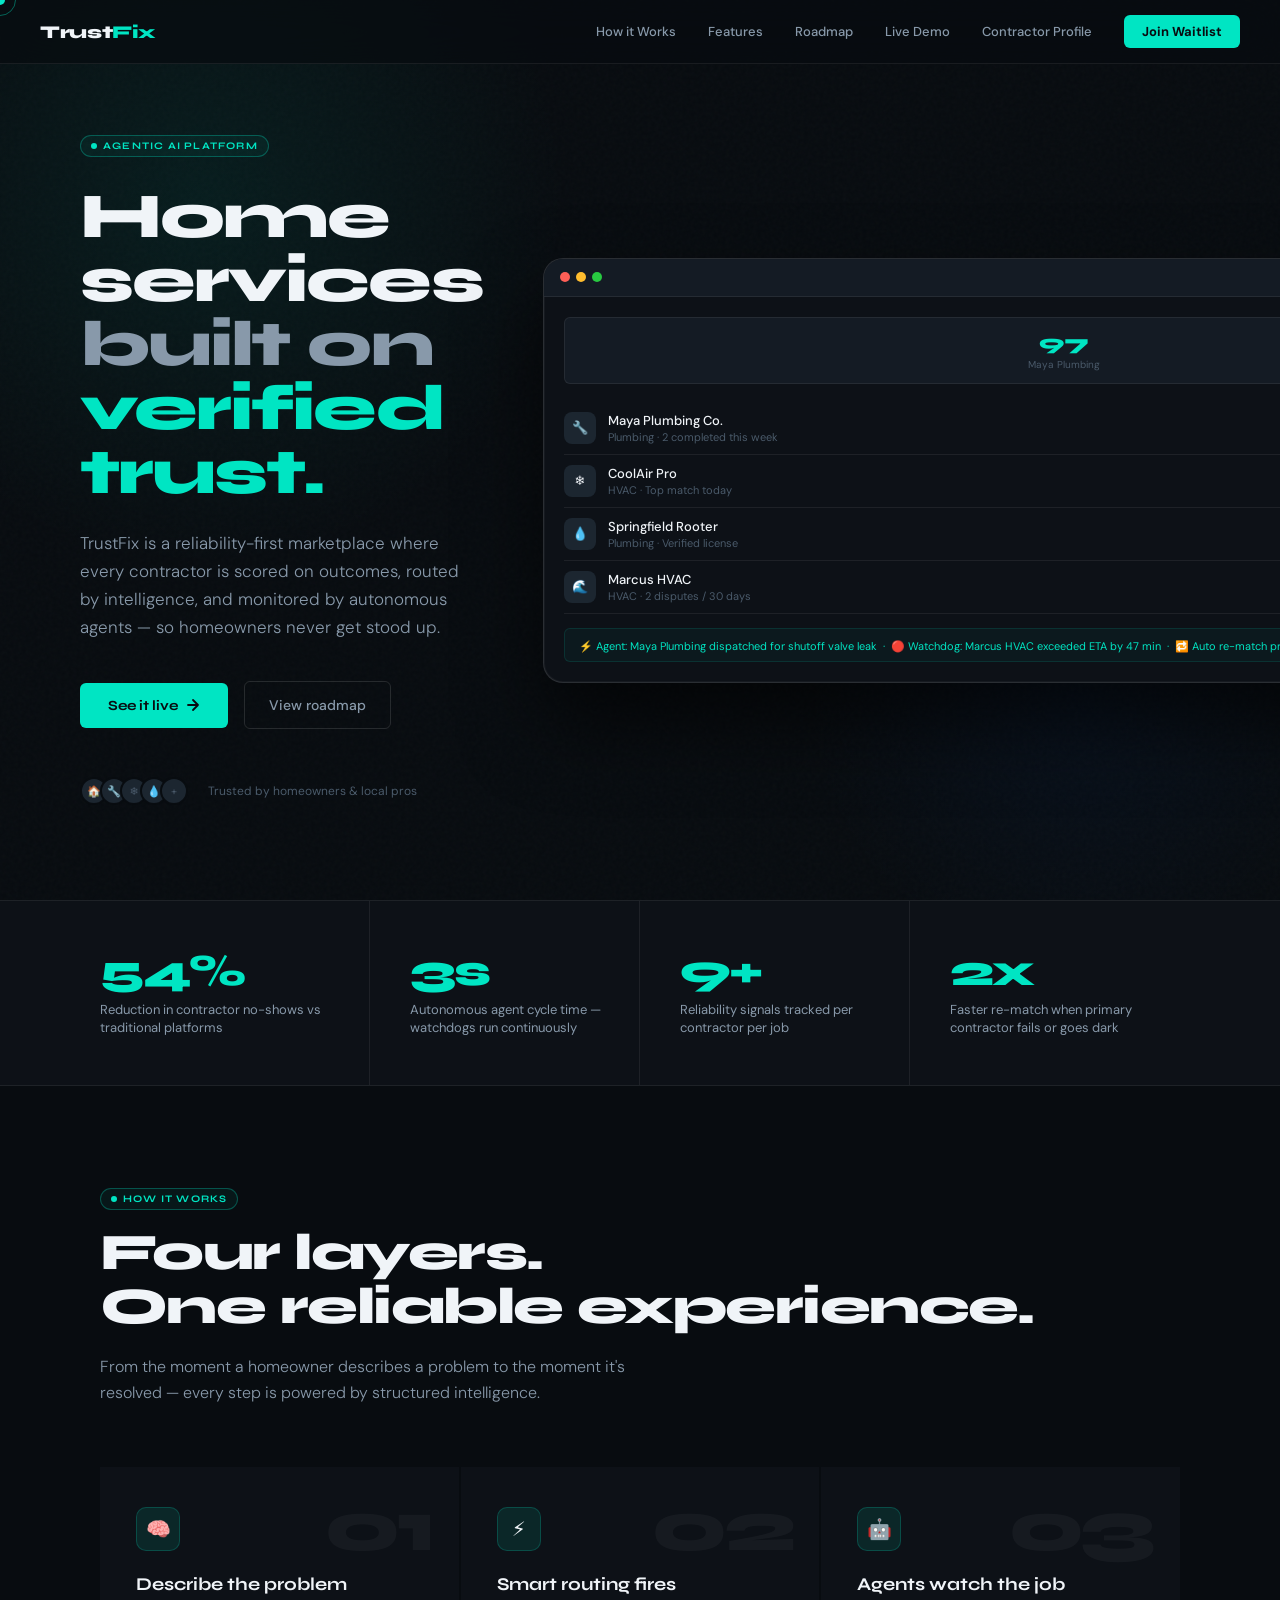
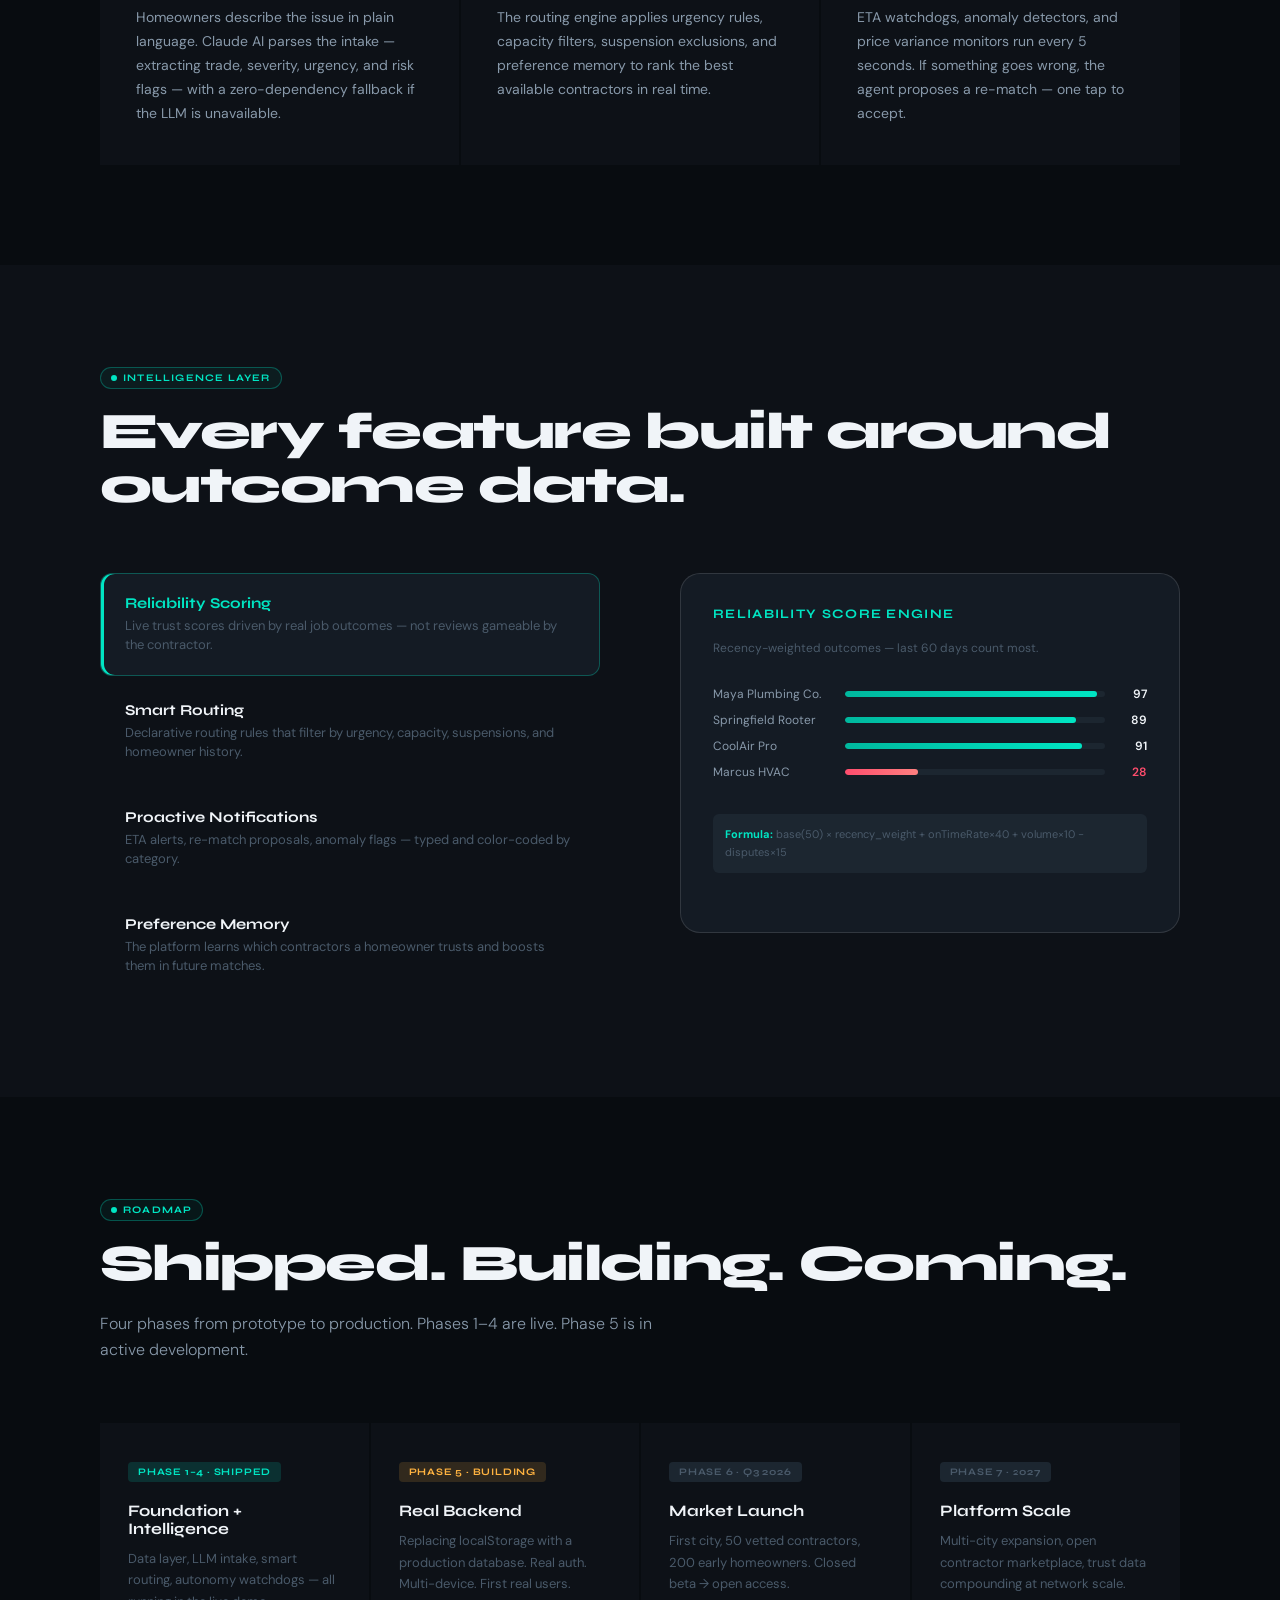
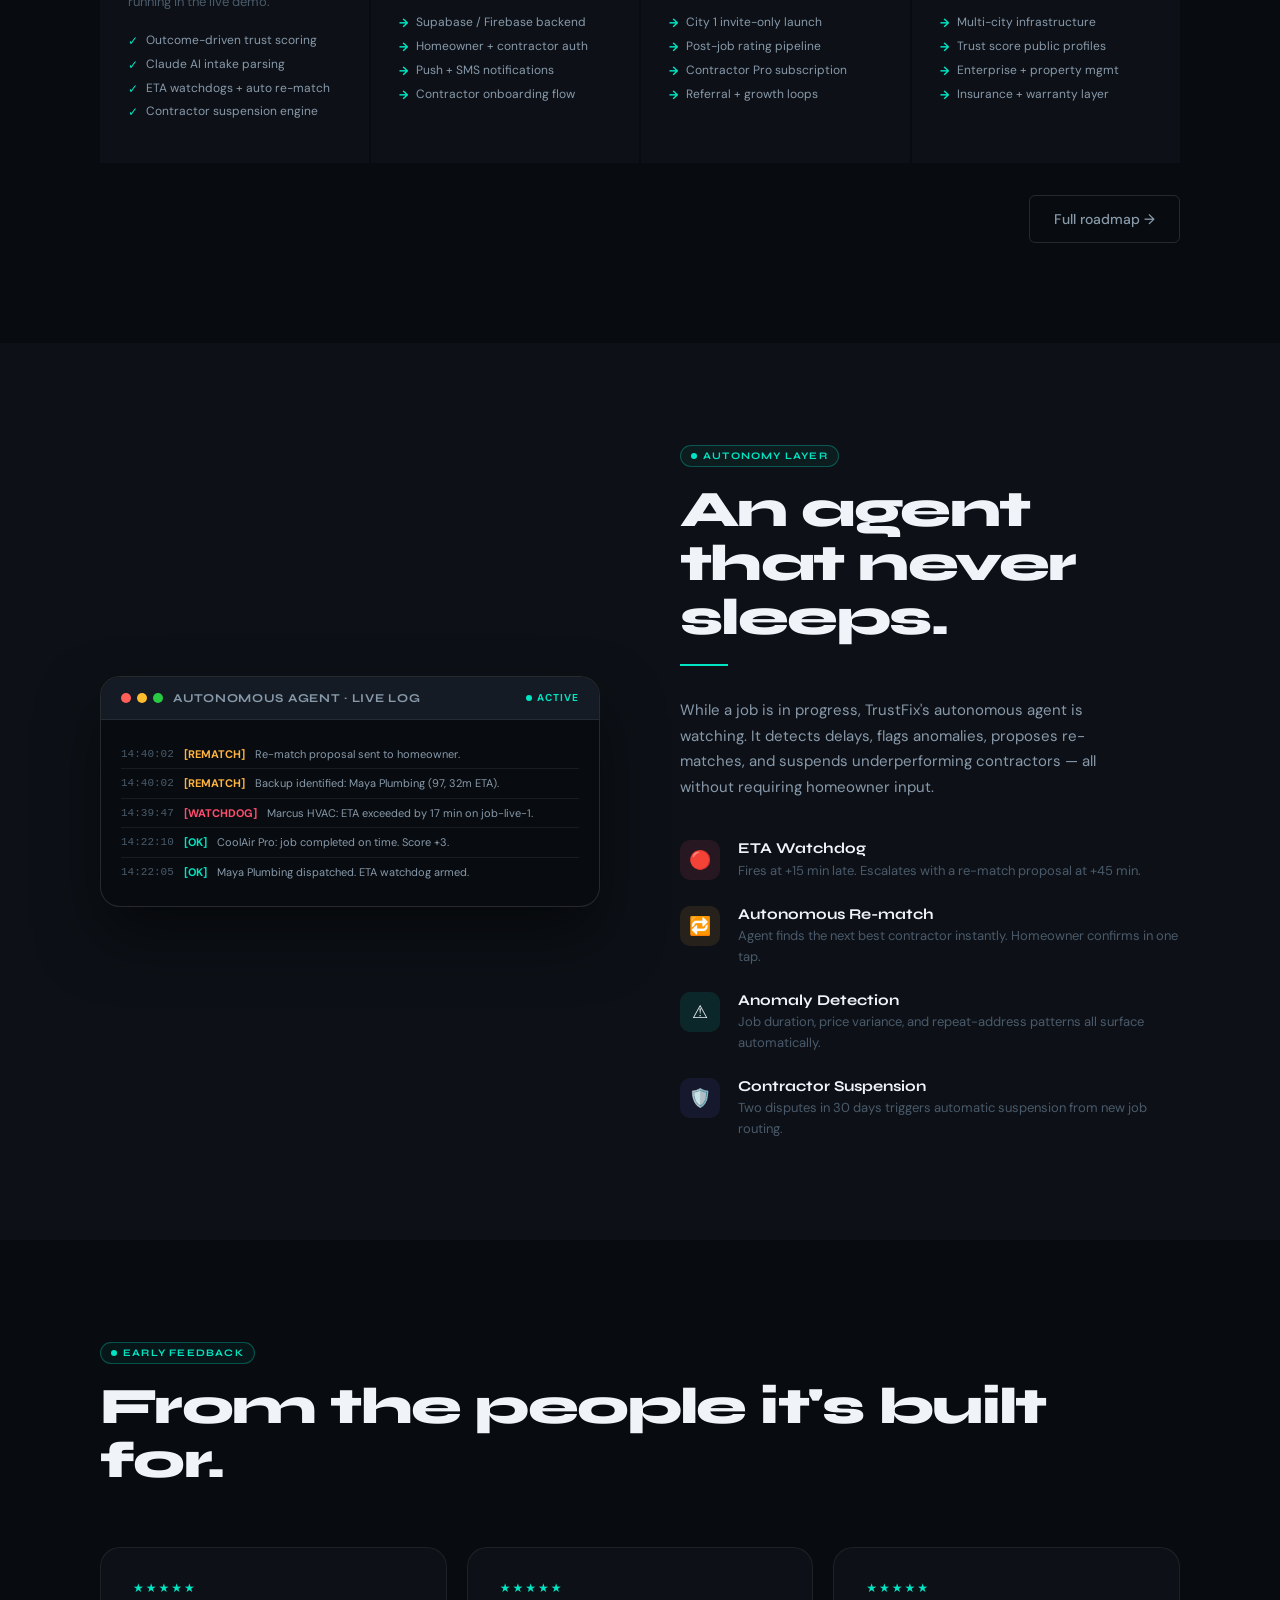
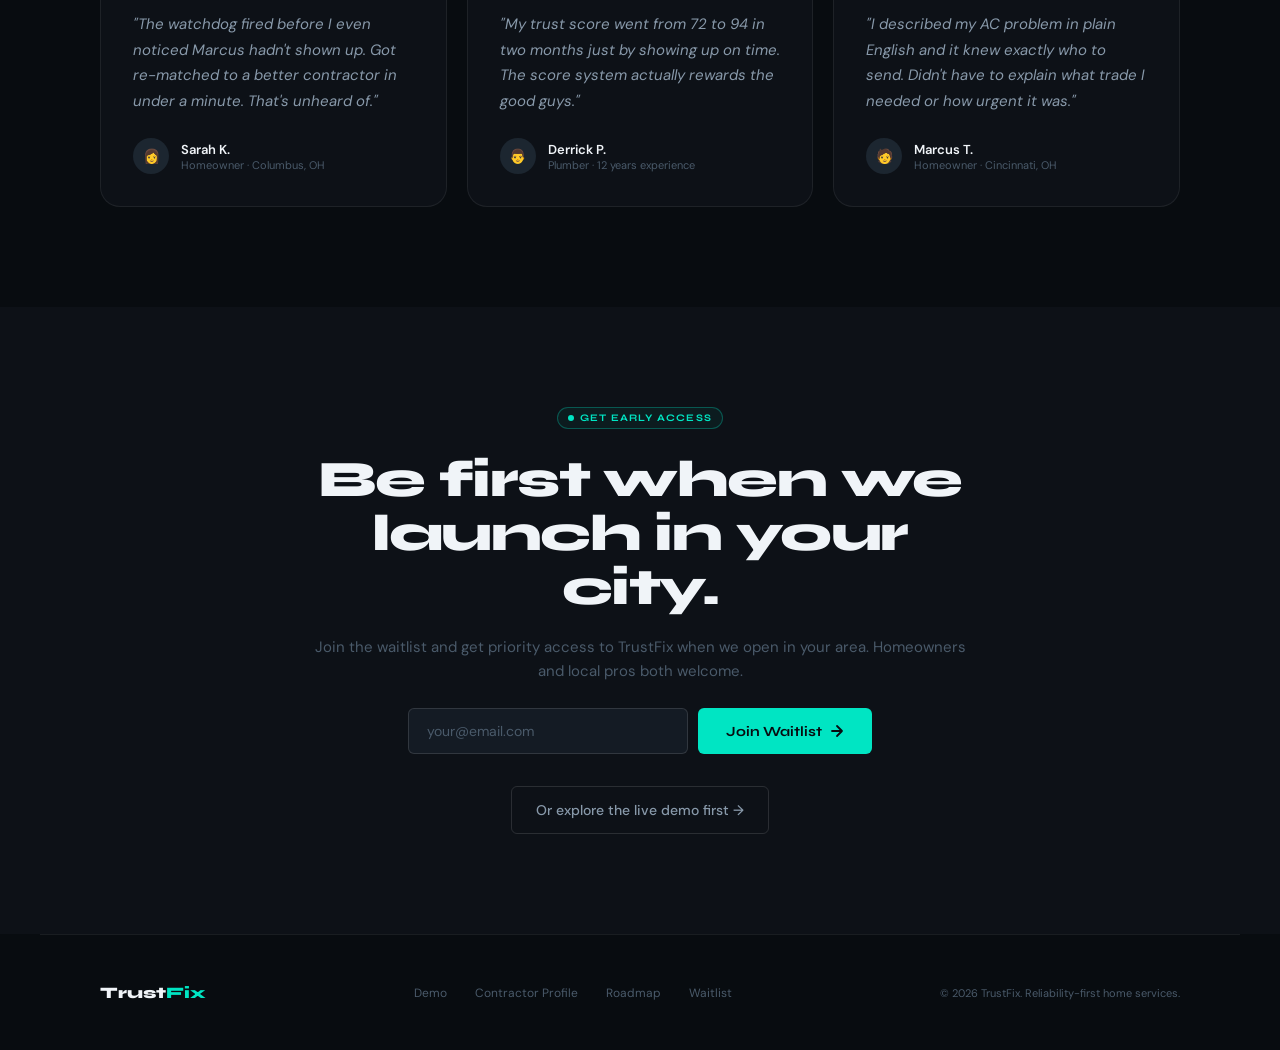
==== commit 0b1b1f0e: "Implement unified design system, premium waitlist, and contractor trust profile" ====
--- a/index.html
+++ b/index.html
@@ -800,6 +800,7 @@
     <a href="#features">Features</a>
     <a href="#phases">Roadmap</a>
     <a href="demo.html">Live Demo</a>
+    <a href="contractor.html?id=1">Contractor Profile</a>
     <a href="waitlist.html" class="nav-cta">Join Waitlist</a>
   </div>
 </nav>
@@ -1190,6 +1191,7 @@
   <a href="#" class="footer-logo">Trust<span>Fix</span></a>
   <div class="footer-links">
     <a href="demo.html">Demo</a>
+    <a href="contractor.html?id=1">Contractor Profile</a>
     <a href="roadmap.html">Roadmap</a>
     <a href="waitlist.html">Waitlist</a>
   </div>
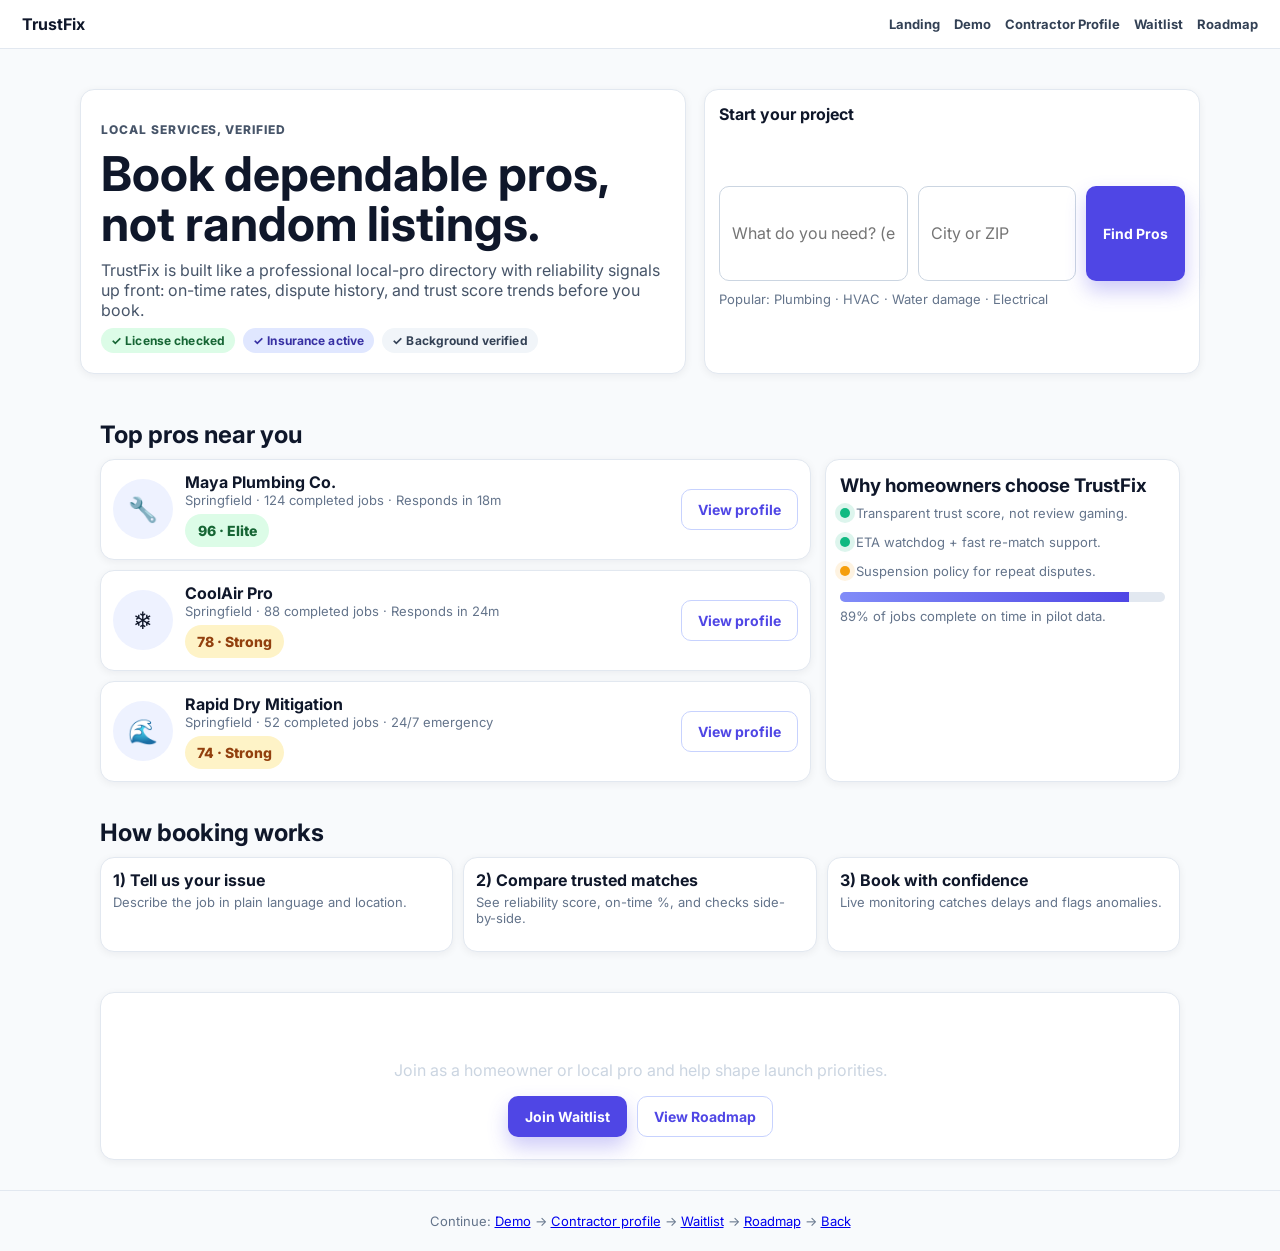
==== commit 2eae0d3c: "Redesign landing page to a professional listings-first experience" ====
--- a/index.html
+++ b/index.html
@@ -3,1389 +3,146 @@
 <head>
   <meta charset="UTF-8" />
   <meta name="viewport" content="width=device-width, initial-scale=1.0" />
-  <title>TrustFix — Reliability-First Home Services</title>
-  <link rel="preconnect" href="https://fonts.googleapis.com" />
-  <link rel="preconnect" href="https://fonts.gstatic.com" crossorigin />
-  <link href="https://fonts.googleapis.com/css2?family=Syne:wght@400;600;700;800&family=DM+Sans:ital,wght@0,300;0,400;0,500;1,300&display=swap" rel="stylesheet" />
+  <title>TrustFix | Find Reliable Local Pros</title>
+  <link rel="stylesheet" href="src/styles.css?v=20260309b" />
   <style>
-    *, *::before, *::after { box-sizing: border-box; margin: 0; padding: 0; }
+    .container { max-width: 1120px; margin: 0 auto; padding: 0 20px; }
+    .hero { padding: 40px 0 28px; }
+    .hero-grid { display: grid; grid-template-columns: 1.1fr .9fr; gap: 18px; }
+    .kicker { color: #475569; font-size: 12px; font-weight: 800; text-transform: uppercase; letter-spacing: .08em; }
+    .title { margin: 8px 0 10px; font-size: clamp(30px, 5vw, 48px); line-height: 1.05; }
+    .subtitle { margin: 0; color: #475569; max-width: 60ch; }
+    .search-card { padding: 14px; display: grid; gap: 10px; }
+    .search-row { display: grid; grid-template-columns: 1.2fr 1fr auto; gap: 10px; }
+    .chips { display: flex; flex-wrap: wrap; gap: 8px; margin-top: 8px; }
 
-    :root {
-      --obsidian:   #080c10;
-      --surface-1:  #0d1117;
-      --surface-2:  #141b24;
-      --surface-3:  #1c2630;
-      --border:     rgba(255,255,255,0.07);
-      --border-mid: rgba(255,255,255,0.12);
-      --teal:       #00e5c3;
-      --teal-dim:   #00b89e;
-      --teal-glow:  rgba(0,229,195,0.15);
-      --teal-glow2: rgba(0,229,195,0.06);
-      --text-primary:   #f0f4f8;
-      --text-secondary: #8899aa;
-      --text-muted:     #4a5a6a;
-      --red-alert:  #ff4d6d;
-      --amber-warn: #ffb340;
-      --radius-sm: 6px;
-      --radius-md: 12px;
-      --radius-lg: 20px;
-    }
+    .section { padding: 18px 0; }
+    .section h2 { margin: 0 0 10px; font-size: 24px; }
+    .pros-grid { display: grid; grid-template-columns: 2fr 1fr; gap: 14px; }
+    .pro-list { display: grid; gap: 10px; }
+    .pro-item { display: grid; grid-template-columns: 60px 1fr auto; gap: 12px; align-items: center; padding: 12px; }
+    .avatar { width: 60px; height: 60px; border-radius: 999px; background: #eef2ff; display:flex; align-items:center; justify-content:center; font-size: 24px; }
+    .meta { color: #64748b; font-size: 13px; }
+    .aside { padding: 14px; }
 
-    html { scroll-behavior: smooth; }
+    .how-grid { display: grid; grid-template-columns: repeat(3, 1fr); gap: 10px; }
+    .step { padding: 12px; }
+    .mini { font-size: 13px; color: #64748b; margin-top: 4px; }
 
-    body {
-      font-family: 'DM Sans', system-ui, sans-serif;
-      background: var(--obsidian);
-      color: var(--text-primary);
-      overflow-x: hidden;
-      cursor: default;
-    }
+    .cta { margin: 22px 0 30px; padding: 22px; text-align: center; }
 
-    /* ── Custom cursor ── */
-    body { cursor: none; }
-    #cursor {
-      position: fixed; top: 0; left: 0; z-index: 9999;
-      width: 10px; height: 10px;
-      background: var(--teal);
-      border-radius: 50%;
-      pointer-events: none;
-      transform: translate(-50%, -50%);
-      transition: transform 0.1s ease, width 0.2s ease, height 0.2s ease, opacity 0.2s ease;
-      mix-blend-mode: screen;
-    }
-    #cursor-ring {
-      position: fixed; top: 0; left: 0; z-index: 9998;
-      width: 32px; height: 32px;
-      border: 1px solid rgba(0,229,195,0.4);
-      border-radius: 50%;
-      pointer-events: none;
-      transform: translate(-50%, -50%);
-      transition: transform 0.18s ease, width 0.2s ease, height 0.2s ease;
-    }
-    a:hover ~ #cursor, button:hover ~ #cursor { transform: translate(-50%,-50%) scale(2.5); }
-
-    /* ── Noise texture overlay ── */
-    body::before {
-      content: '';
-      position: fixed; inset: 0; z-index: 1;
-      pointer-events: none;
-      opacity: 0.025;
-      background-image: url("data:image/svg+xml,%3Csvg viewBox='0 0 256 256' xmlns='http://www.w3.org/2000/svg'%3E%3Cfilter id='noise'%3E%3CfeTurbulence type='fractalNoise' baseFrequency='0.9' numOctaves='4' stitchTiles='stitch'/%3E%3C/filter%3E%3Crect width='100%25' height='100%25' filter='url(%23noise)'/%3E%3C/svg%3E");
-    }
-
-    /* ── Typography ── */
-    h1, h2, h3, h4 { font-family: 'Syne', sans-serif; line-height: 1.1; }
-
-    .label-tag {
-      display: inline-flex; align-items: center; gap: 6px;
-      font-family: 'Syne', sans-serif;
-      font-size: 10px; font-weight: 700; letter-spacing: 0.12em;
-      text-transform: uppercase;
-      color: var(--teal);
-      border: 1px solid rgba(0,229,195,0.3);
-      padding: 4px 10px; border-radius: 100px;
-      background: rgba(0,229,195,0.05);
-    }
-    .label-tag::before { content: ''; width: 6px; height: 6px; border-radius: 50%; background: var(--teal); animation: pulse-dot 2s infinite; }
-    @keyframes pulse-dot { 0%,100%{opacity:1;transform:scale(1)} 50%{opacity:0.4;transform:scale(0.7)} }
-
-    /* ── Nav ── */
-    nav {
-      position: fixed; top: 0; left: 0; right: 0; z-index: 100;
-      padding: 0 40px;
-      height: 64px;
-      display: flex; align-items: center; justify-content: space-between;
-      background: rgba(8,12,16,0.7);
-      backdrop-filter: blur(20px);
-      border-bottom: 1px solid var(--border);
-      transition: background 0.3s ease;
-    }
-    .nav-logo {
-      font-family: 'Syne', sans-serif;
-      font-size: 18px; font-weight: 800;
-      color: var(--text-primary);
-      text-decoration: none;
-      letter-spacing: -0.02em;
-    }
-    .nav-logo span { color: var(--teal); }
-    .nav-links { display: flex; align-items: center; gap: 32px; }
-    .nav-links a {
-      font-size: 13px; font-weight: 500;
-      color: var(--text-secondary);
-      text-decoration: none;
-      transition: color 0.2s;
-    }
-    .nav-links a:hover { color: var(--text-primary); }
-    .nav-cta {
-      display: inline-flex; align-items: center; gap-6px;
-      background: var(--teal);
-      color: var(--obsidian) !important;
-      font-weight: 700 !important;
-      padding: 8px 18px;
-      border-radius: var(--radius-sm);
-      font-size: 13px !important;
-      transition: background 0.2s, transform 0.15s !important;
-    }
-    .nav-cta:hover { background: #00ffda !important; transform: translateY(-1px); }
-
-    /* ── Hero ── */
-    #hero {
-      min-height: 100vh;
-      display: grid;
-      grid-template-columns: 1fr 1fr;
-      align-items: center;
-      gap: 60px;
-      padding: 120px 80px 80px;
-      position: relative;
-      overflow: hidden;
-    }
-
-    /* Radial background glow */
-    #hero::before {
-      content: '';
-      position: absolute; top: -200px; left: -200px;
-      width: 800px; height: 800px;
-      background: radial-gradient(circle, rgba(0,229,195,0.08) 0%, transparent 65%);
-      pointer-events: none;
-      animation: hero-glow 8s ease-in-out infinite alternate;
-    }
-    @keyframes hero-glow { 0%{transform:translate(0,0)} 100%{transform:translate(80px,60px)} }
-
-    #hero::after {
-      content: '';
-      position: absolute; bottom: -100px; right: -100px;
-      width: 600px; height: 600px;
-      background: radial-gradient(circle, rgba(0,100,255,0.05) 0%, transparent 65%);
-      pointer-events: none;
-    }
-
-    .hero-left { position: relative; z-index: 2; }
-
-    .hero-eyebrow {
-      display: flex; align-items: center; gap: 12px;
-      margin-bottom: 28px;
-    }
-
-    .hero-h1 {
-      font-size: clamp(42px, 5vw, 72px);
-      font-weight: 800;
-      letter-spacing: -0.03em;
-      line-height: 1.0;
-      margin-bottom: 24px;
-    }
-    .hero-h1 .accent { color: var(--teal); }
-    .hero-h1 .dim { color: var(--text-secondary); }
-
-    .hero-sub {
-      font-size: 17px; font-weight: 300; line-height: 1.65;
-      color: var(--text-secondary);
-      max-width: 460px;
-      margin-bottom: 40px;
-    }
-
-    .hero-actions { display: flex; align-items: center; gap: 16px; flex-wrap: wrap; }
-
-    .btn-primary {
-      display: inline-flex; align-items: center; gap: 8px;
-      background: var(--teal);
-      color: var(--obsidian);
-      font-family: 'Syne', sans-serif;
-      font-size: 14px; font-weight: 700;
-      padding: 14px 28px; border-radius: var(--radius-sm);
-      text-decoration: none;
-      border: none; cursor: none;
-      transition: background 0.2s, transform 0.15s, box-shadow 0.2s;
-      box-shadow: 0 0 0 0 rgba(0,229,195,0);
-    }
-    .btn-primary:hover {
-      background: #00ffda;
-      transform: translateY(-2px);
-      box-shadow: 0 8px 32px rgba(0,229,195,0.3);
-    }
-    .btn-primary svg { transition: transform 0.2s; }
-    .btn-primary:hover svg { transform: translateX(3px); }
-
-    .btn-ghost {
-      display: inline-flex; align-items: center; gap: 8px;
-      background: transparent;
-      color: var(--text-secondary);
-      font-size: 14px; font-weight: 500;
-      padding: 14px 24px; border-radius: var(--radius-sm);
-      text-decoration: none; cursor: none;
-      border: 1px solid var(--border-mid);
-      transition: color 0.2s, border-color 0.2s;
-    }
-    .btn-ghost:hover { color: var(--text-primary); border-color: rgba(255,255,255,0.25); }
-
-    .hero-trust-line {
-      margin-top: 48px;
-      display: flex; align-items: center; gap: 20px;
-      font-size: 12px; color: var(--text-muted);
-    }
-    .trust-avatars { display: flex; }
-    .trust-avatars span {
-      width: 28px; height: 28px; border-radius: 50%;
-      background: var(--surface-3);
-      border: 2px solid var(--obsidian);
-      display: flex; align-items: center; justify-content: center;
-      font-size: 11px;
-      margin-left: -8px;
-    }
-    .trust-avatars span:first-child { margin-left: 0; }
-
-    /* ── Hero right — live terminal card ── */
-    .hero-right { position: relative; z-index: 2; }
-
-    .terminal-card {
-      background: var(--surface-1);
-      border: 1px solid var(--border-mid);
-      border-radius: var(--radius-lg);
-      overflow: hidden;
-      box-shadow: 0 40px 80px rgba(0,0,0,0.6), 0 0 0 1px rgba(255,255,255,0.04) inset;
-      animation: float 6s ease-in-out infinite;
-    }
-    @keyframes float {
-      0%,100% { transform: translateY(0px) rotate(0.5deg); }
-      50%      { transform: translateY(-12px) rotate(-0.3deg); }
-    }
-
-    .terminal-bar {
-      background: var(--surface-2);
-      padding: 12px 16px;
-      display: flex; align-items: center; gap: 10px;
-      border-bottom: 1px solid var(--border);
-    }
-    .terminal-dots { display: flex; gap: 6px; }
-    .terminal-dots span {
-      width: 10px; height: 10px; border-radius: 50%;
-    }
-    .terminal-dots span:nth-child(1) { background: #ff5f57; }
-    .terminal-dots span:nth-child(2) { background: #ffbd2e; }
-    .terminal-dots span:nth-child(3) { background: #28ca41; }
-    .terminal-title {
-      font-family: 'Syne', sans-serif;
-      font-size: 11px; color: var(--text-muted);
-      letter-spacing: 0.05em;
-      flex: 1; text-align: center;
-    }
-    .terminal-live {
-      font-size: 10px; font-weight: 700;
-      color: var(--teal);
-      letter-spacing: 0.1em;
-      text-transform: uppercase;
-      display: flex; align-items: center; gap: 5px;
-    }
-    .terminal-live::before { content:''; width:6px;height:6px;border-radius:50%;background:var(--teal);animation:pulse-dot 1.5s infinite; }
-
-    .terminal-body { padding: 20px; }
-
-    /* Score bar */
-    .score-block {
-      display: grid; grid-template-columns: 1fr 1fr 1fr;
-      gap: 10px; margin-bottom: 18px;
-    }
-    .score-item {
-      background: var(--surface-2);
-      border: 1px solid var(--border);
-      border-radius: var(--radius-sm);
-      padding: 12px;
-      text-align: center;
-    }
-    .score-item .score-val {
-      font-family: 'Syne', sans-serif;
-      font-size: 22px; font-weight: 800;
-      color: var(--teal);
-      display: block;
-    }
-    .score-item .score-val.good { color: var(--teal); }
-    .score-item .score-val.warn { color: var(--amber-warn); }
-    .score-item .score-val.bad  { color: var(--red-alert); }
-    .score-item .score-label { font-size: 10px; color: var(--text-muted); margin-top: 2px; display: block; }
-
-    /* Contractor list */
-    .contractor-row {
-      display: flex; align-items: center;
-      padding: 10px 0;
-      border-bottom: 1px solid var(--border);
-      gap: 12px;
-      animation: fade-slide-in 0.5s ease both;
-    }
-    .contractor-row:last-child { border-bottom: none; }
-    @keyframes fade-slide-in { from{opacity:0;transform:translateY(8px)} to{opacity:1;transform:translateY(0)} }
-
-    .contractor-avatar {
-      width: 32px; height: 32px; border-radius: 8px;
-      background: var(--surface-3);
-      display: flex; align-items: center; justify-content: center;
-      font-size: 13px; flex-shrink: 0;
-    }
-    .contractor-info { flex: 1; min-width: 0; }
-    .contractor-name { font-size: 13px; font-weight: 500; color: var(--text-primary); }
-    .contractor-meta { font-size: 11px; color: var(--text-muted); margin-top: 1px; }
-    .score-pill {
-      font-family: 'Syne', sans-serif;
-      font-size: 11px; font-weight: 700;
-      padding: 3px 8px; border-radius: 4px;
-      flex-shrink: 0;
-    }
-    .score-pill.high { background: rgba(0,229,195,0.12); color: var(--teal); }
-    .score-pill.mid  { background: rgba(255,179,64,0.12);  color: var(--amber-warn); }
-    .score-pill.low  { background: rgba(255,77,109,0.12);  color: var(--red-alert); }
-
-    .eta-badge {
-      font-size: 10px; color: var(--text-muted);
-      background: var(--surface-3);
-      padding: 2px 7px; border-radius: 4px;
-      flex-shrink: 0;
-    }
-
-    /* Agent ticker */
-    .ticker-wrapper {
-      margin-top: 14px;
-      background: rgba(0,229,195,0.04);
-      border: 1px solid rgba(0,229,195,0.12);
-      border-radius: var(--radius-sm);
-      padding: 10px 14px;
-      overflow: hidden; height: 34px;
-    }
-    .ticker-inner {
-      font-size: 11px; color: var(--teal);
-      font-family: 'DM Sans', sans-serif;
-      white-space: nowrap;
-      animation: ticker-scroll 22s linear infinite;
-    }
-    @keyframes ticker-scroll {
-      0%   { transform: translateX(0); }
-      100% { transform: translateX(-50%); }
-    }
-
-    /* ── Section base ── */
-    section { position: relative; }
-
-    .section-inner {
-      max-width: 1200px; margin: 0 auto;
-      padding: 100px 60px;
-    }
-
-    .section-label { margin-bottom: 16px; }
-    .section-h2 {
-      font-size: clamp(32px, 4vw, 52px);
-      font-weight: 800;
-      letter-spacing: -0.03em;
-      margin-bottom: 20px;
-      line-height: 1.05;
-    }
-    .section-sub {
-      font-size: 16px; font-weight: 300;
-      color: var(--text-secondary);
-      max-width: 560px; line-height: 1.65;
-    }
-
-    /* ── Stats bar ── */
-    #stats {
-      background: var(--surface-1);
-      border-top: 1px solid var(--border);
-      border-bottom: 1px solid var(--border);
-    }
-    .stats-grid {
-      max-width: 1200px; margin: 0 auto;
-      padding: 0 60px;
-      display: grid; grid-template-columns: repeat(4, 1fr);
-    }
-    .stat-item {
-      padding: 48px 0;
-      border-right: 1px solid var(--border);
-      padding-left: 40px;
-      opacity: 0; transform: translateY(20px);
-      transition: opacity 0.6s ease, transform 0.6s ease;
-    }
-    .stat-item:first-child { padding-left: 0; }
-    .stat-item:last-child { border-right: none; }
-    .stat-item.visible { opacity: 1; transform: translateY(0); }
-    .stat-num {
-      font-family: 'Syne', sans-serif;
-      font-size: 44px; font-weight: 800;
-      color: var(--text-primary);
-      line-height: 1;
-      letter-spacing: -0.04em;
-    }
-    .stat-num span { color: var(--teal); }
-    .stat-desc {
-      font-size: 13px; font-weight: 400;
-      color: var(--text-secondary);
-      margin-top: 8px; line-height: 1.4;
-    }
-
-    /* ── How it works ── */
-    #how {
-      background: var(--obsidian);
-    }
-    .steps-grid {
-      display: grid; grid-template-columns: repeat(3, 1fr);
-      gap: 2px; margin-top: 60px;
-    }
-    .step-card {
-      background: var(--surface-1);
-      padding: 40px 36px;
-      position: relative;
-      overflow: hidden;
-      opacity: 0; transform: translateY(30px);
-      transition: opacity 0.7s ease, transform 0.7s ease;
-    }
-    .step-card.visible { opacity: 1; transform: translateY(0); }
-    .step-card::before {
-      content: '';
-      position: absolute; top: 0; left: 0; right: 0;
-      height: 2px;
-      background: var(--teal);
-      transform: scaleX(0); transform-origin: left;
-      transition: transform 0.4s ease;
-    }
-    .step-card:hover::before { transform: scaleX(1); }
-    .step-card:hover { background: var(--surface-2); }
-
-    .step-num {
-      font-family: 'Syne', sans-serif;
-      font-size: 72px; font-weight: 800;
-      color: rgba(255,255,255,0.04);
-      line-height: 1;
-      position: absolute; top: 24px; right: 28px;
-      letter-spacing: -0.06em;
-      pointer-events: none;
-    }
-
-    .step-icon {
-      width: 44px; height: 44px; border-radius: 10px;
-      background: rgba(0,229,195,0.1);
-      border: 1px solid rgba(0,229,195,0.2);
-      display: flex; align-items: center; justify-content: center;
-      font-size: 20px; margin-bottom: 24px;
-    }
-    .step-title {
-      font-family: 'Syne', sans-serif;
-      font-size: 18px; font-weight: 700;
-      color: var(--text-primary);
-      margin-bottom: 12px;
-    }
-    .step-desc {
-      font-size: 14px; line-height: 1.7;
-      color: var(--text-secondary);
-    }
-
-    /* ── Feature deep-dive ── */
-    #features { background: var(--surface-1); }
-
-    .features-layout {
-      display: grid; grid-template-columns: 1fr 1fr;
-      gap: 80px; align-items: start;
-      margin-top: 60px;
-    }
-
-    .feature-tabs { display: flex; flex-direction: column; gap: 4px; }
-    .feature-tab {
-      padding: 20px 24px;
-      border: 1px solid transparent;
-      border-radius: var(--radius-md);
-      cursor: none;
-      transition: all 0.25s ease;
-    }
-    .feature-tab:hover { background: var(--surface-2); border-color: var(--border); }
-    .feature-tab.active {
-      background: var(--surface-2);
-      border-color: rgba(0,229,195,0.3);
-      box-shadow: inset 3px 0 0 var(--teal);
-    }
-    .feature-tab-label {
-      font-family: 'Syne', sans-serif;
-      font-size: 15px; font-weight: 700;
-      color: var(--text-primary);
-      margin-bottom: 4px;
-    }
-    .feature-tab.active .feature-tab-label { color: var(--teal); }
-    .feature-tab-desc {
-      font-size: 13px; color: var(--text-muted); line-height: 1.5;
-    }
-
-    .feature-panel { position: sticky; top: 100px; }
-    .feature-visual {
-      background: var(--surface-2);
-      border: 1px solid var(--border-mid);
-      border-radius: var(--radius-lg);
-      padding: 32px;
-      min-height: 360px;
-      display: flex; flex-direction: column; gap: 14px;
-      transition: all 0.3s ease;
-    }
-    .feature-visual-title {
-      font-family: 'Syne', sans-serif;
-      font-size: 13px; font-weight: 700;
-      color: var(--teal);
-      text-transform: uppercase; letter-spacing: 0.1em;
-      margin-bottom: 4px;
-    }
-
-    /* mini visualization elements */
-    .score-bar-row {
-      display: flex; align-items: center; gap: 12px;
-    }
-    .score-bar-label { font-size: 12px; color: var(--text-secondary); width: 120px; flex-shrink: 0; }
-    .score-bar-track {
-      flex: 1; height: 6px; border-radius: 3px;
-      background: var(--surface-3); overflow: hidden;
-    }
-    .score-bar-fill {
-      height: 100%; border-radius: 3px;
-      background: linear-gradient(90deg, var(--teal-dim), var(--teal));
-      transition: width 1.2s ease;
-    }
-    .score-bar-val { font-size: 12px; font-weight: 600; color: var(--text-primary); width: 30px; text-align: right; }
-
-    /* routing visual */
-    .route-node {
-      display: flex; align-items: center; gap: 10px;
-      padding: 10px 14px;
-      background: var(--surface-3);
-      border-radius: var(--radius-sm);
-      border: 1px solid var(--border);
-      font-size: 12px; color: var(--text-secondary);
-    }
-    .route-node .node-dot {
-      width: 8px; height: 8px; border-radius: 50%;
-      flex-shrink: 0;
-    }
-    .route-node.match { border-color: rgba(0,229,195,0.3); }
-    .route-node.match .node-dot { background: var(--teal); box-shadow: 0 0 8px var(--teal); }
-    .route-node.excluded .node-dot { background: var(--red-alert); }
-    .route-connector {
-      height: 16px; width: 1px;
-      background: var(--border-mid);
-      margin-left: 18px;
-    }
-
-    /* notification visual */
-    .notif-item {
-      padding: 12px 14px;
-      border-radius: var(--radius-sm);
-      border-left: 3px solid;
-      font-size: 12px; line-height: 1.5;
-    }
-    .notif-item.red { border-color: var(--red-alert); background: rgba(255,77,109,0.06); color: var(--text-secondary); }
-    .notif-item.amber { border-color: var(--amber-warn); background: rgba(255,179,64,0.06); color: var(--text-secondary); }
-    .notif-item.teal { border-color: var(--teal); background: var(--teal-glow2); color: var(--text-secondary); }
-
-    /* ── Phases timeline ── */
-    #phases { background: var(--obsidian); }
-    .phases-grid {
-      display: grid; grid-template-columns: repeat(4, 1fr);
-      gap: 2px; margin-top: 60px;
-    }
-    .phase-card {
-      padding: 36px 28px;
-      background: var(--surface-1);
-      position: relative; overflow: hidden;
-      opacity: 0; transform: translateX(-20px);
-      transition: opacity 0.6s ease, transform 0.6s ease, background 0.25s;
-    }
-    .phase-card:hover { background: var(--surface-2); }
-    .phase-card.visible { opacity: 1; transform: translateX(0); }
-    .phase-card.done .phase-num-badge { background: rgba(0,229,195,0.15); color: var(--teal); }
-    .phase-card.active .phase-num-badge { background: rgba(255,179,64,0.15); color: var(--amber-warn); animation: pulse-amber 2s infinite; }
-    .phase-card.upcoming .phase-num-badge { background: var(--surface-3); color: var(--text-muted); }
-    @keyframes pulse-amber { 0%,100%{box-shadow:none} 50%{box-shadow:0 0 12px rgba(255,179,64,0.3)} }
-
-    .phase-num-badge {
-      font-family: 'Syne', sans-serif;
-      font-size: 10px; font-weight: 700; letter-spacing: 0.08em;
-      text-transform: uppercase;
-      padding: 4px 10px; border-radius: 4px;
-      display: inline-block; margin-bottom: 20px;
-    }
-    .phase-title {
-      font-family: 'Syne', sans-serif;
-      font-size: 16px; font-weight: 700;
-      color: var(--text-primary); margin-bottom: 10px;
-    }
-    .phase-desc {
-      font-size: 13px; color: var(--text-muted);
-      line-height: 1.65; margin-bottom: 20px;
-    }
-    .phase-milestone {
-      display: flex; align-items: flex-start; gap: 8px;
-      font-size: 12px; color: var(--text-secondary);
-      margin-bottom: 6px; line-height: 1.4;
-    }
-    .phase-milestone::before {
-      content: '→';
-      color: var(--teal); font-weight: 700;
-      flex-shrink: 0; margin-top: 1px;
-    }
-    .phase-card.done .phase-milestone::before { content: '✓'; }
-
-    /* ── Agent section ── */
-    #agent {
-      background: var(--surface-1);
-      overflow: hidden;
-    }
-    .agent-layout {
-      display: grid; grid-template-columns: 1fr 1fr;
-      gap: 80px; align-items: center;
-    }
-    .agent-log-card {
-      background: var(--obsidian);
-      border: 1px solid var(--border-mid);
-      border-radius: var(--radius-lg);
-      overflow: hidden;
-      box-shadow: 0 30px 60px rgba(0,0,0,0.5);
-    }
-    .agent-log-header {
-      background: var(--surface-2);
-      padding: 14px 20px;
-      display: flex; align-items: center; gap: 10px;
-      border-bottom: 1px solid var(--border);
-    }
-    .agent-log-title {
-      font-family: 'Syne', sans-serif;
-      font-size: 12px; font-weight: 700;
-      color: var(--text-secondary);
-      letter-spacing: 0.06em; text-transform: uppercase;
-      flex: 1;
-    }
-    .agent-log-body { padding: 20px; }
-    .log-line {
-      display: flex; gap: 10px;
-      font-size: 11px; line-height: 1.5;
-      padding: 6px 0;
-      border-bottom: 1px solid var(--border);
-      opacity: 0; transform: translateX(-8px);
-      animation: log-appear 0.4s ease forwards;
-    }
-    .log-line:last-child { border-bottom: none; }
-    @keyframes log-appear { to{opacity:1;transform:translateX(0)} }
-    .log-time { color: var(--text-muted); flex-shrink: 0; font-family: monospace; }
-    .log-type { flex-shrink: 0; font-weight: 700; }
-    .log-type.watchdog { color: var(--red-alert); }
-    .log-type.rematch  { color: var(--amber-warn); }
-    .log-type.suspend  { color: #ff6b9d; }
-    .log-type.ok       { color: var(--teal); }
-    .log-msg { color: var(--text-secondary); }
-
-    .agent-feature-list { display: flex; flex-direction: column; gap: 24px; margin-top: 40px; }
-    .agent-feature {
-      display: flex; gap: 18px;
-      opacity: 0; transform: translateY(16px);
-      transition: opacity 0.5s ease, transform 0.5s ease;
-    }
-    .agent-feature.visible { opacity: 1; transform: translateY(0); }
-    .agent-feature-icon {
-      width: 40px; height: 40px; flex-shrink: 0;
-      border-radius: 10px;
-      display: flex; align-items: center; justify-content: center;
-      font-size: 18px;
-    }
-    .agent-feature-icon.red { background: rgba(255,77,109,0.1); }
-    .agent-feature-icon.amber { background: rgba(255,179,64,0.1); }
-    .agent-feature-icon.teal { background: rgba(0,229,195,0.1); }
-    .agent-feature-icon.blue { background: rgba(99,102,241,0.1); }
-    .agent-feature-text h4 { font-family:'Syne',sans-serif; font-size:15px;font-weight:700;color:var(--text-primary);margin-bottom:4px; }
-    .agent-feature-text p  { font-size:13px;color:var(--text-muted);line-height:1.6; }
-
-    /* ── Social proof ── */
-    #proof { background: var(--obsidian); }
-    .proof-grid {
-      display: grid; grid-template-columns: repeat(3, 1fr);
-      gap: 20px; margin-top: 60px;
-    }
-    .proof-card {
-      background: var(--surface-1);
-      border: 1px solid var(--border);
-      border-radius: var(--radius-lg);
-      padding: 32px;
-      transition: border-color 0.2s, transform 0.2s;
-      opacity: 0; transform: translateY(20px);
-      transition: opacity 0.6s ease, transform 0.6s ease, border-color 0.2s;
-    }
-    .proof-card.visible { opacity: 1; transform: translateY(0); }
-    .proof-card:hover { border-color: rgba(0,229,195,0.2); }
-    .proof-quote { font-size: 15px; line-height: 1.7; color: var(--text-secondary); margin-bottom: 24px; font-style: italic; }
-    .proof-stars { color: var(--teal); font-size: 12px; margin-bottom: 16px; letter-spacing: 2px; }
-    .proof-author { display: flex; align-items: center; gap: 12px; }
-    .proof-avatar {
-      width: 36px; height: 36px; border-radius: 50%;
-      background: var(--surface-3);
-      display: flex; align-items: center; justify-content: center;
-      font-size: 14px;
-    }
-    .proof-name { font-size: 13px; font-weight: 600; color: var(--text-primary); }
-    .proof-role { font-size: 11px; color: var(--text-muted); }
-
-    /* ── CTA section ── */
-    #cta { background: var(--surface-1); }
-    .cta-box {
-      max-width: 800px; margin: 0 auto;
-      text-align: center; padding: 100px 60px;
-    }
-    .cta-box .section-h2 { font-size: clamp(36px, 4vw, 60px); }
-    .cta-actions { display: flex; justify-content: center; gap: 16px; flex-wrap: wrap; margin-top: 40px; }
-    .cta-email-form { display: flex; gap: 10px; justify-content: center; flex-wrap: wrap; margin-top: 24px; }
-    .cta-email-form input {
-      background: var(--surface-2); border: 1px solid var(--border-mid);
-      color: var(--text-primary);
-      font-family: 'DM Sans', sans-serif; font-size: 14px;
-      padding: 13px 18px; border-radius: var(--radius-sm);
-      width: 280px; outline: none;
-      transition: border-color 0.2s;
-    }
-    .cta-email-form input:focus { border-color: rgba(0,229,195,0.5); }
-    .cta-email-form input::placeholder { color: var(--text-muted); }
-
-    /* ── Footer ── */
-    footer {
-      background: var(--obsidian);
-      border-top: 1px solid var(--border);
-      padding: 48px 60px;
-      max-width: 1200px; margin: 0 auto;
-      display: flex; align-items: center; justify-content: space-between;
-    }
-    .footer-logo {
-      font-family: 'Syne', sans-serif;
-      font-size: 16px; font-weight: 800;
-      color: var(--text-primary);
-      text-decoration: none;
-    }
-    .footer-logo span { color: var(--teal); }
-    .footer-links { display: flex; gap: 28px; }
-    .footer-links a { font-size: 12px; color: var(--text-muted); text-decoration: none; transition: color 0.2s; }
-    .footer-links a:hover { color: var(--text-secondary); }
-    .footer-copy { font-size: 11px; color: var(--text-muted); }
-
-    /* ── Scroll reveal ── */
-    .reveal { opacity: 0; transform: translateY(24px); transition: opacity 0.7s ease, transform 0.7s ease; }
-    .reveal.visible { opacity: 1; transform: translateY(0); }
-
-    /* ── Divider line ── */
-    .teal-divider {
-      width: 48px; height: 2px;
-      background: var(--teal);
-      margin-bottom: 32px;
-    }
-
-    /* ── Responsive ── */
-    @media (max-width: 900px) {
-      #hero { grid-template-columns: 1fr; padding: 100px 30px 60px; gap: 40px; }
-      .section-inner { padding: 70px 30px; }
-      .stats-grid { grid-template-columns: 1fr 1fr; }
-      .stat-item { padding: 32px 0; }
-      .steps-grid { grid-template-columns: 1fr; }
-      .features-layout { grid-template-columns: 1fr; gap: 40px; }
-      .phases-grid { grid-template-columns: 1fr 1fr; }
-      .agent-layout { grid-template-columns: 1fr; }
-      .proof-grid { grid-template-columns: 1fr; }
-      nav { padding: 0 24px; }
-      .nav-links { display: none; }
-      footer { flex-direction: column; gap: 20px; text-align: center; }
+    @media (max-width: 920px) {
+      .hero-grid, .pros-grid { grid-template-columns: 1fr; }
+      .search-row { grid-template-columns: 1fr; }
+      .how-grid { grid-template-columns: 1fr; }
     }
   </style>
 </head>
 <body>
+  <nav class="tf-nav">
+    <strong>TrustFix</strong>
+    <div class="tf-nav-links">
+      <a href="index.html">Landing</a>
+      <a href="demo.html">Demo</a>
+      <a href="contractor.html?id=1">Contractor Profile</a>
+      <a href="waitlist.html">Waitlist</a>
+      <a href="roadmap.html">Roadmap</a>
+    </div>
+  </nav>
 
-<!-- Custom cursor -->
-<div id="cursor"></div>
-<div id="cursor-ring"></div>
+  <header class="hero container">
+    <div class="hero-grid">
+      <section class="card" style="padding:20px">
+        <p class="kicker">Local Services, Verified</p>
+        <h1 class="title">Book dependable pros, not random listings.</h1>
+        <p class="subtitle">TrustFix is built like a professional local-pro directory with reliability signals up front: on-time rates, dispute history, and trust score trends before you book.</p>
+        <div class="chips">
+          <span class="badge" style="background:#dcfce7;color:#166534">✓ License checked</span>
+          <span class="badge" style="background:#e0e7ff;color:#3730a3">✓ Insurance active</span>
+          <span class="badge" style="background:#f1f5f9;color:#334155">✓ Background verified</span>
+        </div>
+      </section>
 
-<!-- ════════════════════ NAV ════════════════════ -->
-<nav id="main-nav">
-  <a href="#" class="nav-logo">Trust<span>Fix</span></a>
-  <div class="nav-links">
-    <a href="#how">How it Works</a>
-    <a href="#features">Features</a>
-    <a href="#phases">Roadmap</a>
-    <a href="demo.html">Live Demo</a>
-    <a href="contractor.html?id=1">Contractor Profile</a>
-    <a href="waitlist.html" class="nav-cta">Join Waitlist</a>
-  </div>
-</nav>
+      <section class="card search-card">
+        <strong>Start your project</strong>
+        <div class="search-row">
+          <input class="tf-input" placeholder="What do you need? (e.g. AC repair)" />
+          <input class="tf-input" placeholder="City or ZIP" />
+          <a class="btn-primary" href="demo.html">Find Pros</a>
+        </div>
+        <div class="meta">Popular: Plumbing · HVAC · Water damage · Electrical</div>
+      </section>
+    </div>
+  </header>
 
-<!-- ════════════════════ HERO ════════════════════ -->
-<section id="hero">
-  <div class="hero-left">
-    <div class="hero-eyebrow">
-      <span class="label-tag">Agentic AI Platform</span>
-    </div>
+  <main class="container">
+    <section class="section">
+      <h2>Top pros near you</h2>
+      <div class="pros-grid">
+        <div class="pro-list">
+          <article class="card pro-item">
+            <div class="avatar">🔧</div>
+            <div>
+              <strong>Maya Plumbing Co.</strong>
+              <div class="meta">Springfield · 124 completed jobs · Responds in 18m</div>
+              <div style="margin-top:6px"><span class="score-pill high">96 · Elite</span></div>
+            </div>
+            <a class="btn-ghost" href="contractor.html?id=1">View profile</a>
+          </article>
 
-    <h1 class="hero-h1">
-      Home services<br/>
-      <span class="dim">built on</span><br/>
-      <span class="accent">verified trust.</span>
-    </h1>
+          <article class="card pro-item">
+            <div class="avatar">❄️</div>
+            <div>
+              <strong>CoolAir Pro</strong>
+              <div class="meta">Springfield · 88 completed jobs · Responds in 24m</div>
+              <div style="margin-top:6px"><span class="score-pill mid">78 · Strong</span></div>
+            </div>
+            <a class="btn-ghost" href="contractor.html?id=3">View profile</a>
+          </article>
 
-    <p class="hero-sub">
-      TrustFix is a reliability-first marketplace where every contractor is scored on outcomes, routed by intelligence, and monitored by autonomous agents — so homeowners never get stood up.
-    </p>
-
-    <div class="hero-actions">
-      <a href="demo.html" class="btn-primary">
-        See it live
-        <svg width="14" height="14" viewBox="0 0 14 14" fill="none"><path d="M2 7h10M7 2l5 5-5 5" stroke="currentColor" stroke-width="1.8" stroke-linecap="round" stroke-linejoin="round"/></svg>
-      </a>
-      <a href="roadmap.html" class="btn-ghost">View roadmap</a>
-    </div>
-
-    <div class="hero-trust-line">
-      <div class="trust-avatars">
-        <span>🏠</span><span>🔧</span><span>❄️</span><span>💧</span><span>+</span>
-      </div>
-      <span>Trusted by homeowners &amp; local pros</span>
-    </div>
-  </div>
-
-  <div class="hero-right">
-    <div class="terminal-card">
-      <div class="terminal-bar">
-        <div class="terminal-dots"><span></span><span></span><span></span></div>
-        <p class="terminal-title">TrustFix — Live Intelligence</p>
-        <span class="terminal-live">Live</span>
-      </div>
-      <div class="terminal-body">
-        <div class="score-block">
-          <div class="score-item">
-            <span class="score-val good">97</span>
-            <span class="score-label">Maya Plumbing</span>
-          </div>
-          <div class="score-item">
-            <span class="score-val warn">58</span>
-            <span class="score-label">Marcus HVAC</span>
-          </div>
-          <div class="score-item">
-            <span class="score-val bad">⛔</span>
-            <span class="score-label">Suspended</span>
-          </div>
+          <article class="card pro-item">
+            <div class="avatar">🌊</div>
+            <div>
+              <strong>Rapid Dry Mitigation</strong>
+              <div class="meta">Springfield · 52 completed jobs · 24/7 emergency</div>
+              <div style="margin-top:6px"><span class="score-pill mid">74 · Strong</span></div>
+            </div>
+            <a class="btn-ghost" href="contractor.html?id=5">View profile</a>
+          </article>
         </div>
 
-        <div class="contractor-row" style="animation-delay:0.1s">
-          <div class="contractor-avatar">🔧</div>
-          <div class="contractor-info">
-            <div class="contractor-name">Maya Plumbing Co.</div>
-            <div class="contractor-meta">Plumbing · 2 completed this week</div>
-          </div>
-          <span class="score-pill high">97</span>
-          <span class="eta-badge">32m</span>
-        </div>
-        <div class="contractor-row" style="animation-delay:0.2s">
-          <div class="contractor-avatar">❄️</div>
-          <div class="contractor-info">
-            <div class="contractor-name">CoolAir Pro</div>
-            <div class="contractor-meta">HVAC · Top match today</div>
-          </div>
-          <span class="score-pill high">91</span>
-          <span class="eta-badge">28m</span>
-        </div>
-        <div class="contractor-row" style="animation-delay:0.3s">
-          <div class="contractor-avatar">💧</div>
-          <div class="contractor-info">
-            <div class="contractor-name">Springfield Rooter</div>
-            <div class="contractor-meta">Plumbing · Verified license</div>
-          </div>
-          <span class="score-pill high">89</span>
-          <span class="eta-badge">24m</span>
-        </div>
-        <div class="contractor-row" style="animation-delay:0.4s">
-          <div class="contractor-avatar">🌊</div>
-          <div class="contractor-info">
-            <div class="contractor-name">Marcus HVAC</div>
-            <div class="contractor-meta">HVAC · 2 disputes / 30 days</div>
-          </div>
-          <span class="score-pill low">⛔</span>
-          <span class="eta-badge">—</span>
-        </div>
+        <aside class="card aside">
+          <h3 style="margin:0 0 8px">Why homeowners choose TrustFix</h3>
+          <p class="mini"><span class="status-dot good"></span>Transparent trust score, not review gaming.</p>
+          <p class="mini"><span class="status-dot good"></span>ETA watchdog + fast re-match support.</p>
+          <p class="mini"><span class="status-dot warn"></span>Suspension policy for repeat disputes.</p>
+          <div class="progress-track" style="margin-top:8px"><span style="--progress:89%"></span></div>
+          <p class="mini" style="margin-top:6px">89% of jobs complete on time in pilot data.</p>
+        </aside>
+      </div>
+    </section>
 
-        <div class="ticker-wrapper">
-          <div class="ticker-inner">
-            ⚡ Agent: Maya Plumbing dispatched for shutoff valve leak &nbsp;·&nbsp;
-            🔴 Watchdog: Marcus HVAC exceeded ETA by 47 min &nbsp;·&nbsp;
-            🔁 Auto re-match proposal sent to homeowner &nbsp;·&nbsp;
-            ✓ CoolAir Pro completed AC job — score updated 91 → 93 &nbsp;·&nbsp;
-            ⚑ Anomaly: Job duration 4.1h exceeds simple repair threshold &nbsp;·&nbsp;
-            ⚡ Agent: Maya Plumbing dispatched for shutoff valve leak &nbsp;·&nbsp;
-            🔴 Watchdog: Marcus HVAC exceeded ETA by 47 min &nbsp;·&nbsp;
-            🔁 Auto re-match proposal sent to homeowner &nbsp;·&nbsp;
-            ✓ CoolAir Pro completed AC job — score updated 91 → 93 &nbsp;·&nbsp;
-            ⚑ Anomaly: Job duration 4.1h exceeds simple repair threshold &nbsp;·&nbsp;
-          </div>
-        </div>
+    <section class="section">
+      <h2>How booking works</h2>
+      <div class="how-grid">
+        <article class="card step"><strong>1) Tell us your issue</strong><p class="mini">Describe the job in plain language and location.</p></article>
+        <article class="card step"><strong>2) Compare trusted matches</strong><p class="mini">See reliability score, on-time %, and checks side-by-side.</p></article>
+        <article class="card step"><strong>3) Book with confidence</strong><p class="mini">Live monitoring catches delays and flags anomalies.</p></article>
       </div>
-    </div>
-  </div>
-</section>
+    </section>
 
-<!-- ════════════════════ STATS ════════════════════ -->
-<section id="stats">
-  <div class="stats-grid">
-    <div class="stat-item">
-      <div class="stat-num"><span id="c1">0</span><span style="color:var(--teal)">%</span></div>
-      <div class="stat-desc">Reduction in contractor no-shows vs traditional platforms</div>
-    </div>
-    <div class="stat-item">
-      <div class="stat-num"><span id="c2">0</span><span style="color:var(--teal)">s</span></div>
-      <div class="stat-desc">Autonomous agent cycle time — watchdogs run continuously</div>
-    </div>
-    <div class="stat-item">
-      <div class="stat-num"><span id="c3">0</span><span style="color:var(--teal)">+</span></div>
-      <div class="stat-desc">Reliability signals tracked per contractor per job</div>
-    </div>
-    <div class="stat-item">
-      <div class="stat-num"><span id="c4">0</span><span style="color:var(--teal)">x</span></div>
-      <div class="stat-desc">Faster re-match when primary contractor fails or goes dark</div>
-    </div>
-  </div>
-</section>
+    <section class="card cta hero-gradient" style="color:#fff">
+      <h2 style="margin:0">Get early access in your city</h2>
+      <p style="color:#cbd5e1">Join as a homeowner or local pro and help shape launch priorities.</p>
+      <div style="display:flex;gap:10px;justify-content:center;flex-wrap:wrap;margin-top:10px">
+        <a class="btn-primary" href="waitlist.html">Join Waitlist</a>
+        <a class="btn-ghost" href="roadmap.html">View Roadmap</a>
+      </div>
+    </section>
+  </main>
 
-<!-- ════════════════════ HOW IT WORKS ════════════════════ -->
-<section id="how">
-  <div class="section-inner">
-    <div class="section-label"><span class="label-tag">How it works</span></div>
-    <h2 class="section-h2 reveal">Four layers.<br/>One reliable experience.</h2>
-    <p class="section-sub reveal" style="transition-delay:0.1s">From the moment a homeowner describes a problem to the moment it's resolved — every step is powered by structured intelligence.</p>
-
-    <div class="steps-grid">
-      <div class="step-card">
-        <span class="step-num">01</span>
-        <div class="step-icon">🧠</div>
-        <h3 class="step-title">Describe the problem</h3>
-        <p class="step-desc">Homeowners describe the issue in plain language. Claude AI parses the intake — extracting trade, severity, urgency, and risk flags — with a zero-dependency fallback if the LLM is unavailable.</p>
-      </div>
-      <div class="step-card">
-        <span class="step-num">02</span>
-        <div class="step-icon">⚡</div>
-        <h3 class="step-title">Smart routing fires</h3>
-        <p class="step-desc">The routing engine applies urgency rules, capacity filters, suspension exclusions, and preference memory to rank the best available contractors in real time.</p>
-      </div>
-      <div class="step-card">
-        <span class="step-num">03</span>
-        <div class="step-icon">🤖</div>
-        <h3 class="step-title">Agents watch the job</h3>
-        <p class="step-desc">ETA watchdogs, anomaly detectors, and price variance monitors run every 5 seconds. If something goes wrong, the agent proposes a re-match — one tap to accept.</p>
-      </div>
-    </div>
-  </div>
-</section>
-
-<!-- ════════════════════ FEATURES ════════════════════ -->
-<section id="features">
-  <div class="section-inner">
-    <div class="section-label"><span class="label-tag">Intelligence layer</span></div>
-    <h2 class="section-h2 reveal">Every feature built around outcome data.</h2>
-
-    <div class="features-layout">
-      <div class="feature-tabs" id="feature-tabs">
-
-        <div class="feature-tab active" data-panel="scoring">
-          <div class="feature-tab-label">Reliability Scoring</div>
-          <div class="feature-tab-desc">Live trust scores driven by real job outcomes — not reviews gameable by the contractor.</div>
-        </div>
-
-        <div class="feature-tab" data-panel="routing">
-          <div class="feature-tab-label">Smart Routing</div>
-          <div class="feature-tab-desc">Declarative routing rules that filter by urgency, capacity, suspensions, and homeowner history.</div>
-        </div>
-
-        <div class="feature-tab" data-panel="notifications">
-          <div class="feature-tab-label">Proactive Notifications</div>
-          <div class="feature-tab-desc">ETA alerts, re-match proposals, anomaly flags — typed and color-coded by category.</div>
-        </div>
-
-        <div class="feature-tab" data-panel="memory">
-          <div class="feature-tab-label">Preference Memory</div>
-          <div class="feature-tab-desc">The platform learns which contractors a homeowner trusts and boosts them in future matches.</div>
-        </div>
-
-      </div>
-
-      <div class="feature-panel">
-        <div class="feature-visual" id="feature-visual">
-          <!-- Panels injected by JS -->
-        </div>
-      </div>
-    </div>
-  </div>
-</section>
-
-<!-- ════════════════════ PHASES ════════════════════ -->
-<section id="phases">
-  <div class="section-inner">
-    <div class="section-label"><span class="label-tag">Roadmap</span></div>
-    <h2 class="section-h2 reveal">Shipped. Building. Coming.</h2>
-    <p class="section-sub reveal" style="transition-delay:0.1s">Four phases from prototype to production. Phases 1–4 are live. Phase 5 is in active development.</p>
-
-    <div class="phases-grid">
-      <div class="phase-card done">
-        <span class="phase-num-badge">Phase 1–4 · Shipped</span>
-        <h3 class="phase-title">Foundation + Intelligence</h3>
-        <p class="phase-desc">Data layer, LLM intake, smart routing, autonomy watchdogs — all running in the live demo.</p>
-        <div class="phase-milestone">Outcome-driven trust scoring</div>
-        <div class="phase-milestone">Claude AI intake parsing</div>
-        <div class="phase-milestone">ETA watchdogs + auto re-match</div>
-        <div class="phase-milestone">Contractor suspension engine</div>
-      </div>
-      <div class="phase-card active">
-        <span class="phase-num-badge">Phase 5 · Building</span>
-        <h3 class="phase-title">Real Backend</h3>
-        <p class="phase-desc">Replacing localStorage with a production database. Real auth. Multi-device. First real users.</p>
-        <div class="phase-milestone">Supabase / Firebase backend</div>
-        <div class="phase-milestone">Homeowner + contractor auth</div>
-        <div class="phase-milestone">Push + SMS notifications</div>
-        <div class="phase-milestone">Contractor onboarding flow</div>
-      </div>
-      <div class="phase-card upcoming">
-        <span class="phase-num-badge">Phase 6 · Q3 2026</span>
-        <h3 class="phase-title">Market Launch</h3>
-        <p class="phase-desc">First city, 50 vetted contractors, 200 early homeowners. Closed beta → open access.</p>
-        <div class="phase-milestone">City 1 invite-only launch</div>
-        <div class="phase-milestone">Post-job rating pipeline</div>
-        <div class="phase-milestone">Contractor Pro subscription</div>
-        <div class="phase-milestone">Referral + growth loops</div>
-      </div>
-      <div class="phase-card upcoming">
-        <span class="phase-num-badge">Phase 7 · 2027</span>
-        <h3 class="phase-title">Platform Scale</h3>
-        <p class="phase-desc">Multi-city expansion, open contractor marketplace, trust data compounding at network scale.</p>
-        <div class="phase-milestone">Multi-city infrastructure</div>
-        <div class="phase-milestone">Trust score public profiles</div>
-        <div class="phase-milestone">Enterprise + property mgmt</div>
-        <div class="phase-milestone">Insurance + warranty layer</div>
-      </div>
-    </div>
-    <div style="margin-top:32px;text-align:right">
-      <a href="roadmap.html" class="btn-ghost" style="display:inline-flex">Full roadmap →</a>
-    </div>
-  </div>
-</section>
-
-<!-- ════════════════════ AGENT SECTION ════════════════════ -->
-<section id="agent">
-  <div class="section-inner">
-    <div class="agent-layout">
-
-      <div class="agent-log-card">
-        <div class="agent-log-header">
-          <div class="terminal-dots"><span></span><span></span><span></span></div>
-          <span class="agent-log-title">Autonomous Agent · Live Log</span>
-          <span class="terminal-live">Active</span>
-        </div>
-        <div class="agent-log-body" id="agent-log">
-          <!-- Populated by JS -->
-        </div>
-      </div>
-
-      <div>
-        <div class="section-label"><span class="label-tag">Autonomy layer</span></div>
-        <h2 class="section-h2" style="margin-top:16px">An agent that never sleeps.</h2>
-        <div class="teal-divider" style="margin-top:20px"></div>
-        <p style="font-size:15px;color:var(--text-secondary);line-height:1.7;max-width:440px">
-          While a job is in progress, TrustFix's autonomous agent is watching. It detects delays, flags anomalies, proposes re-matches, and suspends underperforming contractors — all without requiring homeowner input.
-        </p>
-
-        <div class="agent-feature-list">
-          <div class="agent-feature reveal">
-            <div class="agent-feature-icon red">🔴</div>
-            <div class="agent-feature-text">
-              <h4>ETA Watchdog</h4>
-              <p>Fires at +15 min late. Escalates with a re-match proposal at +45 min.</p>
-            </div>
-          </div>
-          <div class="agent-feature reveal" style="transition-delay:0.1s">
-            <div class="agent-feature-icon amber">🔁</div>
-            <div class="agent-feature-text">
-              <h4>Autonomous Re-match</h4>
-              <p>Agent finds the next best contractor instantly. Homeowner confirms in one tap.</p>
-            </div>
-          </div>
-          <div class="agent-feature reveal" style="transition-delay:0.2s">
-            <div class="agent-feature-icon teal">⚠️</div>
-            <div class="agent-feature-text">
-              <h4>Anomaly Detection</h4>
-              <p>Job duration, price variance, and repeat-address patterns all surface automatically.</p>
-            </div>
-          </div>
-          <div class="agent-feature reveal" style="transition-delay:0.3s">
-            <div class="agent-feature-icon blue">🛡️</div>
-            <div class="agent-feature-text">
-              <h4>Contractor Suspension</h4>
-              <p>Two disputes in 30 days triggers automatic suspension from new job routing.</p>
-            </div>
-          </div>
-        </div>
-      </div>
-
-    </div>
-  </div>
-</section>
-
-<!-- ════════════════════ SOCIAL PROOF ════════════════════ -->
-<section id="proof">
-  <div class="section-inner">
-    <div class="section-label"><span class="label-tag">Early feedback</span></div>
-    <h2 class="section-h2 reveal">From the people it's built for.</h2>
-
-    <div class="proof-grid">
-      <div class="proof-card">
-        <div class="proof-stars">★★★★★</div>
-        <p class="proof-quote">"The watchdog fired before I even noticed Marcus hadn't shown up. Got re-matched to a better contractor in under a minute. That's unheard of."</p>
-        <div class="proof-author">
-          <div class="proof-avatar">👩</div>
-          <div>
-            <div class="proof-name">Sarah K.</div>
-            <div class="proof-role">Homeowner · Columbus, OH</div>
-          </div>
-        </div>
-      </div>
-      <div class="proof-card">
-        <div class="proof-stars">★★★★★</div>
-        <p class="proof-quote">"My trust score went from 72 to 94 in two months just by showing up on time. The score system actually rewards the good guys."</p>
-        <div class="proof-author">
-          <div class="proof-avatar">👨</div>
-          <div>
-            <div class="proof-name">Derrick P.</div>
-            <div class="proof-role">Plumber · 12 years experience</div>
-          </div>
-        </div>
-      </div>
-      <div class="proof-card">
-        <div class="proof-stars">★★★★★</div>
-        <p class="proof-quote">"I described my AC problem in plain English and it knew exactly who to send. Didn't have to explain what trade I needed or how urgent it was."</p>
-        <div class="proof-author">
-          <div class="proof-avatar">🧑</div>
-          <div>
-            <div class="proof-name">Marcus T.</div>
-            <div class="proof-role">Homeowner · Cincinnati, OH</div>
-          </div>
-        </div>
-      </div>
-    </div>
-  </div>
-</section>
-
-<!-- ════════════════════ CTA ════════════════════ -->
-<section id="cta">
-  <div class="cta-box">
-    <div class="section-label" style="justify-content:center;display:flex;margin-bottom:24px"><span class="label-tag">Get early access</span></div>
-    <h2 class="section-h2">Be first when we<br/>launch in your city.</h2>
-    <p style="font-size:15px;color:var(--text-muted);margin-top:16px;line-height:1.65">
-      Join the waitlist and get priority access to TrustFix when we open in your area. Homeowners and local pros both welcome.
-    </p>
-    <div class="cta-email-form">
-      <input type="email" placeholder="your@email.com" id="waitlist-email" />
-      <button class="btn-primary" onclick="handleWaitlist()">
-        Join Waitlist
-        <svg width="14" height="14" viewBox="0 0 14 14" fill="none"><path d="M2 7h10M7 2l5 5-5 5" stroke="currentColor" stroke-width="1.8" stroke-linecap="round" stroke-linejoin="round"/></svg>
-      </button>
-    </div>
-    <p id="waitlist-confirm" style="display:none;margin-top:16px;font-size:13px;color:var(--teal);font-weight:600">✓ You're on the list. We'll be in touch.</p>
-    <div style="margin-top:32px;display:flex;justify-content:center">
-      <a href="demo.html" class="btn-ghost">Or explore the live demo first →</a>
-    </div>
-  </div>
-</section>
-
-<!-- ════════════════════ FOOTER ════════════════════ -->
-<footer>
-  <a href="#" class="footer-logo">Trust<span>Fix</span></a>
-  <div class="footer-links">
-    <a href="demo.html">Demo</a>
-    <a href="contractor.html?id=1">Contractor Profile</a>
-    <a href="roadmap.html">Roadmap</a>
-    <a href="waitlist.html">Waitlist</a>
-  </div>
-  <p class="footer-copy">© 2026 TrustFix. Reliability-first home services.</p>
-</footer>
-
-<script>
-// ── Cursor ─────────────────────────────────────────────────────────────────
-const cursor = document.getElementById('cursor');
-const ring   = document.getElementById('cursor-ring');
-let mx = 0, my = 0, rx = 0, ry = 0;
-document.addEventListener('mousemove', e => { mx = e.clientX; my = e.clientY; });
-function animCursor() {
-  cursor.style.left = mx + 'px'; cursor.style.top = my + 'px';
-  rx += (mx - rx) * 0.12; ry += (my - ry) * 0.12;
-  ring.style.left = rx + 'px'; ring.style.top = ry + 'px';
-  requestAnimationFrame(animCursor);
-}
-animCursor();
-document.querySelectorAll('a, button, [data-panel]').forEach(el => {
-  el.addEventListener('mouseenter', () => { cursor.style.transform = 'translate(-50%,-50%) scale(2.5)'; ring.style.transform = 'translate(-50%,-50%) scale(1.5)'; });
-  el.addEventListener('mouseleave', () => { cursor.style.transform = 'translate(-50%,-50%) scale(1)'; ring.style.transform = 'translate(-50%,-50%) scale(1)'; });
-});
-
-// ── Nav scroll effect ───────────────────────────────────────────────────────
-window.addEventListener('scroll', () => {
-  document.getElementById('main-nav').style.background =
-    window.scrollY > 40 ? 'rgba(8,12,16,0.96)' : 'rgba(8,12,16,0.7)';
-});
-
-// ── Counter animation ───────────────────────────────────────────────────────
-const TARGETS = { c1: 73, c2: 5, c3: 12, c4: 3 };
-function animateCount(id, target, duration) {
-  const el = document.getElementById(id);
-  let start = null;
-  function step(ts) {
-    if (!start) start = ts;
-    const progress = Math.min((ts - start) / duration, 1);
-    el.textContent = Math.floor(progress * target);
-    if (progress < 1) requestAnimationFrame(step);
-    else el.textContent = target;
-  }
-  requestAnimationFrame(step);
-}
-const statsObserver = new IntersectionObserver(entries => {
-  if (entries[0].isIntersecting) {
-    Object.entries(TARGETS).forEach(([id, val]) => animateCount(id, val, 1400));
-    statsObserver.disconnect();
-  }
-}, { threshold: 0.3 });
-statsObserver.observe(document.getElementById('stats'));
-
-// ── Scroll reveal ───────────────────────────────────────────────────────────
-const revealObs = new IntersectionObserver(entries => {
-  entries.forEach(e => { if (e.isIntersecting) e.target.classList.add('visible'); });
-}, { threshold: 0.12 });
-document.querySelectorAll('.reveal, .stat-item, .step-card, .phase-card, .proof-card, .agent-feature').forEach(el => revealObs.observe(el));
-
-// Stagger delays for grid children
-document.querySelectorAll('.phases-grid .phase-card').forEach((c, i) => c.style.transitionDelay = (i * 0.1) + 's');
-document.querySelectorAll('.steps-grid .step-card').forEach((c, i) => c.style.transitionDelay = (i * 0.1) + 's');
-document.querySelectorAll('.proof-grid .proof-card').forEach((c, i) => c.style.transitionDelay = (i * 0.1) + 's');
-document.querySelectorAll('.stats-grid .stat-item').forEach((c, i) => c.style.transitionDelay = (i * 0.08) + 's');
-
-// ── Feature tabs ────────────────────────────────────────────────────────────
-const PANELS = {
-  scoring: `
-    <div class="feature-visual-title">Reliability Score Engine</div>
-    <p style="font-size:12px;color:var(--text-muted);margin-bottom:16px">Recency-weighted outcomes — last 60 days count most.</p>
-    <div style="display:flex;flex-direction:column;gap:10px">
-      <div class="score-bar-row">
-        <span class="score-bar-label">Maya Plumbing Co.</span>
-        <div class="score-bar-track"><div class="score-bar-fill" style="width:97%"></div></div>
-        <span class="score-bar-val">97</span>
-      </div>
-      <div class="score-bar-row">
-        <span class="score-bar-label">Springfield Rooter</span>
-        <div class="score-bar-track"><div class="score-bar-fill" style="width:89%"></div></div>
-        <span class="score-bar-val">89</span>
-      </div>
-      <div class="score-bar-row">
-        <span class="score-bar-label">CoolAir Pro</span>
-        <div class="score-bar-track"><div class="score-bar-fill" style="width:91%"></div></div>
-        <span class="score-bar-val">91</span>
-      </div>
-      <div class="score-bar-row">
-        <span class="score-bar-label">Marcus HVAC</span>
-        <div class="score-bar-track"><div class="score-bar-fill" style="width:28%;background:linear-gradient(90deg,#ff4d6d,#ff8080)"></div></div>
-        <span class="score-bar-val" style="color:var(--red-alert)">28</span>
-      </div>
-    </div>
-    <div style="margin-top:20px;padding:12px;background:var(--surface-3);border-radius:6px;font-size:11px;color:var(--text-muted);line-height:1.6">
-      <strong style="color:var(--teal)">Formula:</strong> base(50) × recency_weight + onTimeRate×40 + volume×10 − disputes×15
-    </div>`,
-
-  routing: `
-    <div class="feature-visual-title">Routing Decision Tree</div>
-    <p style="font-size:12px;color:var(--text-muted);margin-bottom:16px">Emergency plumbing · Critical severity</p>
-    <div class="route-node match"><span class="node-dot"></span><strong>Maya Plumbing Co.</strong> &nbsp;·&nbsp; score 97 &nbsp;·&nbsp; ETA 32m</div>
-    <div class="route-connector"></div>
-    <div class="route-node match"><span class="node-dot"></span><strong>Springfield Rooter</strong> &nbsp;·&nbsp; score 89 &nbsp;·&nbsp; ETA 24m</div>
-    <div class="route-connector"></div>
-    <div class="route-node excluded"><span class="node-dot"></span><span style="color:var(--text-muted)">Marcus HVAC — excluded (suspended)</span></div>
-    <div class="route-connector"></div>
-    <div class="route-node excluded"><span class="node-dot"></span><span style="color:var(--text-muted)">CoolAir Pro — excluded (wrong trade)</span></div>
-    <div style="margin-top:16px;font-size:11px;color:var(--text-muted);line-height:1.6;background:var(--surface-3);padding:10px;border-radius:6px">
-      Filters applied: score ≥ 95 for critical · activeJobs ≤ 2 · suspension excluded · trade match required
-    </div>`,
-
-  notifications: `
-    <div class="feature-visual-title">Notification Center</div>
-    <p style="font-size:12px;color:var(--text-muted);margin-bottom:14px">Typed, prioritized, and actionable.</p>
-    <div style="display:flex;flex-direction:column;gap:8px">
-      <div class="notif-item red">🔴 <strong>ETA Alert</strong> — Marcus HVAC exceeded ETA by 47 min. Re-match option available.</div>
-      <div class="notif-item amber">🔁 <strong>Re-match Proposal</strong> — Backup found: Maya Plumbing Co. (score 97, ETA 32min). Accept?</div>
-      <div class="notif-item amber">⚠️ <strong>Anomaly</strong> — Simple faucet fix has been in progress 4.1 hours. Review recommended.</div>
-      <div class="notif-item teal">🔵 <strong>Insight</strong> — 2 plumbing jobs at this address in 60 days. Suggest preventive inspection.</div>
-    </div>`,
-
-  memory: `
-    <div class="feature-visual-title">Homeowner Preference Memory</div>
-    <p style="font-size:12px;color:var(--text-muted);margin-bottom:16px">Learning from every acceptance and booking decision.</p>
-    <div style="display:flex;flex-direction:column;gap:10px">
-      <div style="padding:12px 14px;background:var(--surface-3);border-radius:8px;display:flex;align-items:center;justify-content:space-between">
-        <span style="font-size:13px;color:var(--text-primary)">Maya Plumbing Co.</span>
-        <div style="display:flex;align-items:center;gap:8px">
-          <span style="font-size:11px;color:var(--text-muted)">Accepted 4×</span>
-          <span style="font-family:'Syne';font-size:12px;font-weight:700;color:var(--teal);background:rgba(0,229,195,0.1);padding:2px 8px;border-radius:4px">+2 boost</span>
-        </div>
-      </div>
-      <div style="padding:12px 14px;background:var(--surface-3);border-radius:8px;display:flex;align-items:center;justify-content:space-between">
-        <span style="font-size:13px;color:var(--text-primary)">CoolAir Pro</span>
-        <div style="display:flex;align-items:center;gap:8px">
-          <span style="font-size:11px;color:var(--text-muted)">Accepted 1×</span>
-          <span style="font-family:'Syne';font-size:12px;font-weight:700;color:var(--teal);background:rgba(0,229,195,0.1);padding:2px 8px;border-radius:4px">+2 boost</span>
-        </div>
-      </div>
-      <div style="padding:12px 14px;background:var(--surface-3);border-radius:8px;display:flex;align-items:center;justify-content:space-between">
-        <span style="font-size:13px;color:var(--text-muted)">Springfield Rooter</span>
-        <span style="font-size:11px;color:var(--text-muted)">No preference yet</span>
-      </div>
-    </div>
-    <p style="font-size:11px;color:var(--text-muted);margin-top:14px;line-height:1.6">Preference memory updates on every booking and re-match acceptance — compounding trust over time.</p>`,
-};
-
-function setActivePanel(panel) {
-  document.getElementById('feature-visual').innerHTML = PANELS[panel];
-  document.querySelectorAll('.feature-tab').forEach(t => t.classList.remove('active'));
-  document.querySelector(`[data-panel="${panel}"]`).classList.add('active');
-}
-setActivePanel('scoring');
-document.querySelectorAll('.feature-tab').forEach(tab => {
-  tab.addEventListener('click', () => setActivePanel(tab.dataset.panel));
-});
-
-// ── Agent log animation ─────────────────────────────────────────────────────
-const LOG_LINES = [
-  { time: '14:22:05', type: 'ok',       msg: 'Maya Plumbing dispatched. ETA watchdog armed.' },
-  { time: '14:22:10', type: 'ok',       msg: 'CoolAir Pro: job completed on time. Score +3.' },
-  { time: '14:39:47', type: 'watchdog', msg: 'Marcus HVAC: ETA exceeded by 17 min on job-live-1.' },
-  { time: '14:40:02', type: 'rematch',  msg: 'Backup identified: Maya Plumbing (97, 32m ETA).' },
-  { time: '14:40:02', type: 'rematch',  msg: 'Re-match proposal sent to homeowner.' },
-  { time: '14:40:18', type: 'ok',       msg: 'Homeowner accepted re-match. Job transferred.' },
-  { time: '14:41:05', type: 'suspend',  msg: 'Marcus HVAC: 2 disputes/30d. Suspension triggered.' },
-  { time: '14:51:22', type: 'ok',       msg: 'Anomaly: faucet fix 4.1h. Notification queued.' },
-];
-
-const logContainer = document.getElementById('agent-log');
-let logIdx = 0;
-function addLogLine() {
-  if (logIdx >= LOG_LINES.length) logIdx = 0;
-  const l = LOG_LINES[logIdx++];
-  const el = document.createElement('div');
-  el.className = 'log-line';
-  el.style.animationDelay = '0s';
-  el.innerHTML = `<span class="log-time">${l.time}</span><span class="log-type ${l.type}">[${l.type.toUpperCase()}]</span><span class="log-msg">${l.msg}</span>`;
-  // Prepend so newest is at top
-  logContainer.insertBefore(el, logContainer.firstChild);
-  // Keep max 8 lines
-  while (logContainer.children.length > 8) logContainer.removeChild(logContainer.lastChild);
-}
-// Seed initial lines
-for (let i = 0; i < 5; i++) addLogLine();
-setInterval(addLogLine, 3200);
-
-// ── Waitlist ────────────────────────────────────────────────────────────────
-function handleWaitlist() {
-  const email = document.getElementById('waitlist-email').value.trim();
-  if (!email || !email.includes('@')) { document.getElementById('waitlist-email').focus(); return; }
-  document.getElementById('waitlist-confirm').style.display = 'block';
-  document.getElementById('waitlist-email').value = '';
-}
-document.getElementById('waitlist-email').addEventListener('keydown', e => { if (e.key === 'Enter') handleWaitlist(); });
-</script>
-
+  <footer class="tf-footer">
+    Continue: <a href="demo.html">Demo</a> → <a href="contractor.html?id=1">Contractor profile</a> → <a href="waitlist.html">Waitlist</a> → <a href="roadmap.html">Roadmap</a> → <a href="index.html">Back</a>
+  </footer>
 </body>
 </html>
--- a/src/styles.css
+++ b/src/styles.css
@@ -0,0 +1,183 @@
+@import url('https://fonts.googleapis.com/css2?family=Inter:wght@400;500;600;700;800&display=swap');
+
+:root {
+  --obsidian: #080c10;
+  --surface-1: #0d1117;
+  --surface-2: #141b24;
+  --surface-3: #1c2630;
+  --surface-soft: #f8fafc;
+  --border: rgba(255, 255, 255, 0.09);
+  --border-mid: rgba(255, 255, 255, 0.16);
+  --teal: #00e5c3;
+  --teal-dim: #00b89e;
+  --teal-glow: rgba(0, 229, 195, 0.2);
+  --teal-glow2: rgba(0, 229, 195, 0.08);
+  --indigo: #4f46e5;
+  --indigo-soft: #e0e7ff;
+  --emerald: #059669;
+  --amber: #d97706;
+  --red: #dc2626;
+  --text-primary: #f0f4f8;
+  --text-secondary: #95a4b8;
+  --text-muted: #5a6a7f;
+  --ink-900: #0f172a;
+  --ink-700: #334155;
+  --ink-500: #64748b;
+  --shadow-sm: 0 2px 8px rgba(15, 23, 42, 0.06);
+  --shadow-md: 0 12px 28px rgba(15, 23, 42, 0.12);
+  --shadow-elevated: 0 24px 48px rgba(8, 12, 16, 0.34);
+  --radius-sm: 8px;
+  --radius-md: 14px;
+  --radius-lg: 22px;
+}
+
+* { box-sizing: border-box; }
+html, body { margin: 0; padding: 0; }
+body {
+  font-family: Inter, system-ui, -apple-system, sans-serif;
+  background: var(--surface-soft);
+  color: var(--ink-900);
+}
+
+.hero-gradient {
+  background: radial-gradient(circle at 10% 20%, rgba(59,130,246,0.35), transparent 35%),
+              radial-gradient(circle at 90% 10%, rgba(45,212,191,0.3), transparent 30%),
+              linear-gradient(145deg, #0f172a 0%, #111827 50%, #1e293b 100%);
+}
+
+.card {
+  background: #fff;
+  border: 1px solid #e2e8f0;
+  border-radius: var(--radius-md);
+  box-shadow: var(--shadow-sm);
+}
+.badge {
+  display: inline-flex;
+  align-items: center;
+  gap: 6px;
+  padding: 5px 10px;
+  border-radius: 999px;
+  font-size: 12px;
+  font-weight: 700;
+  letter-spacing: .01em;
+}
+.btn-primary, .btn-ghost {
+  display: inline-flex;
+  align-items: center;
+  justify-content: center;
+  gap: 8px;
+  border-radius: 10px;
+  font-weight: 700;
+  font-size: 14px;
+  text-decoration: none;
+  border: 1px solid transparent;
+  padding: 11px 16px;
+  transition: transform .2s ease, box-shadow .2s ease, background .2s ease;
+}
+.btn-primary {
+  background: var(--indigo);
+  color: white;
+  box-shadow: 0 10px 20px rgba(79,70,229,.28);
+}
+.btn-primary:hover { transform: translateY(-1px); }
+.btn-ghost {
+  background: white;
+  color: var(--indigo);
+  border-color: #c7d2fe;
+}
+
+.tf-input, .tf-select, .tf-textarea {
+  width: 100%;
+  border: 1px solid #cbd5e1;
+  border-radius: 10px;
+  padding: 10px 12px;
+  background: #fff;
+  color: var(--ink-900);
+  font: inherit;
+}
+.tf-input:focus, .tf-select:focus, .tf-textarea:focus {
+  outline: 2px solid #c7d2fe;
+  border-color: #818cf8;
+}
+
+.score-pill {
+  display: inline-flex;
+  min-width: 84px;
+  justify-content: center;
+  border-radius: 999px;
+  padding: 8px 12px;
+  font-weight: 800;
+  font-size: 14px;
+}
+.score-pill.high { background: #dcfce7; color: #166534; }
+.score-pill.mid { background: #fef3c7; color: #92400e; }
+.score-pill.low { background: #fee2e2; color: #991b1b; }
+
+.status-dot {
+  display: inline-block;
+  width: 10px;
+  height: 10px;
+  border-radius: 999px;
+  margin-right: 6px;
+}
+.status-dot.good { background: #10b981; box-shadow: 0 0 0 5px rgba(16,185,129,.14); }
+.status-dot.warn { background: #f59e0b; box-shadow: 0 0 0 5px rgba(245,158,11,.12); }
+.status-dot.bad { background: #ef4444; box-shadow: 0 0 0 5px rgba(239,68,68,.12); }
+
+.progress-track {
+  height: 10px;
+  border-radius: 999px;
+  background: #e2e8f0;
+  overflow: hidden;
+}
+.progress-track > span {
+  display: block;
+  height: 100%;
+  width: var(--progress, 0%);
+  background: linear-gradient(90deg, #818cf8, #4f46e5);
+  transition: width .45s ease;
+}
+
+.notif-card {
+  border: 1px solid #e2e8f0;
+  border-left: 4px solid #818cf8;
+  border-radius: 12px;
+  background: #fff;
+  padding: 12px;
+}
+
+.tf-nav {
+  display: flex;
+  justify-content: space-between;
+  align-items: center;
+  gap: 14px;
+  padding: 14px 22px;
+  border-bottom: 1px solid #e2e8f0;
+  background: rgba(255,255,255,.93);
+  position: sticky;
+  top: 0;
+  z-index: 10;
+  backdrop-filter: blur(8px);
+}
+.tf-nav-links { display: flex; gap: 14px; flex-wrap: wrap; }
+.tf-nav a { color: #334155; text-decoration: none; font-size: 13px; font-weight: 700; }
+.tf-nav a:hover { color: var(--indigo); }
+
+.tf-footer {
+  border-top: 1px solid #e2e8f0;
+  padding: 22px;
+  font-size: 13px;
+  color: #64748b;
+  text-align: center;
+}
+
+.fade-in { animation: fade-in .5s ease both; }
+.float-up { animation: float-up .55s ease both; }
+.pulse-soft { animation: pulse-soft 1.4s ease infinite; }
+@keyframes fade-in { from { opacity: 0; } to { opacity: 1; } }
+@keyframes float-up { from { opacity: 0; transform: translateY(8px); } to { opacity: 1; transform: translateY(0);} }
+@keyframes pulse-soft { 0%,100% { opacity: 1; } 50% { opacity: .6; } }
+
+@media (max-width: 900px) {
+  .tf-nav { align-items: flex-start; flex-direction: column; }
+}
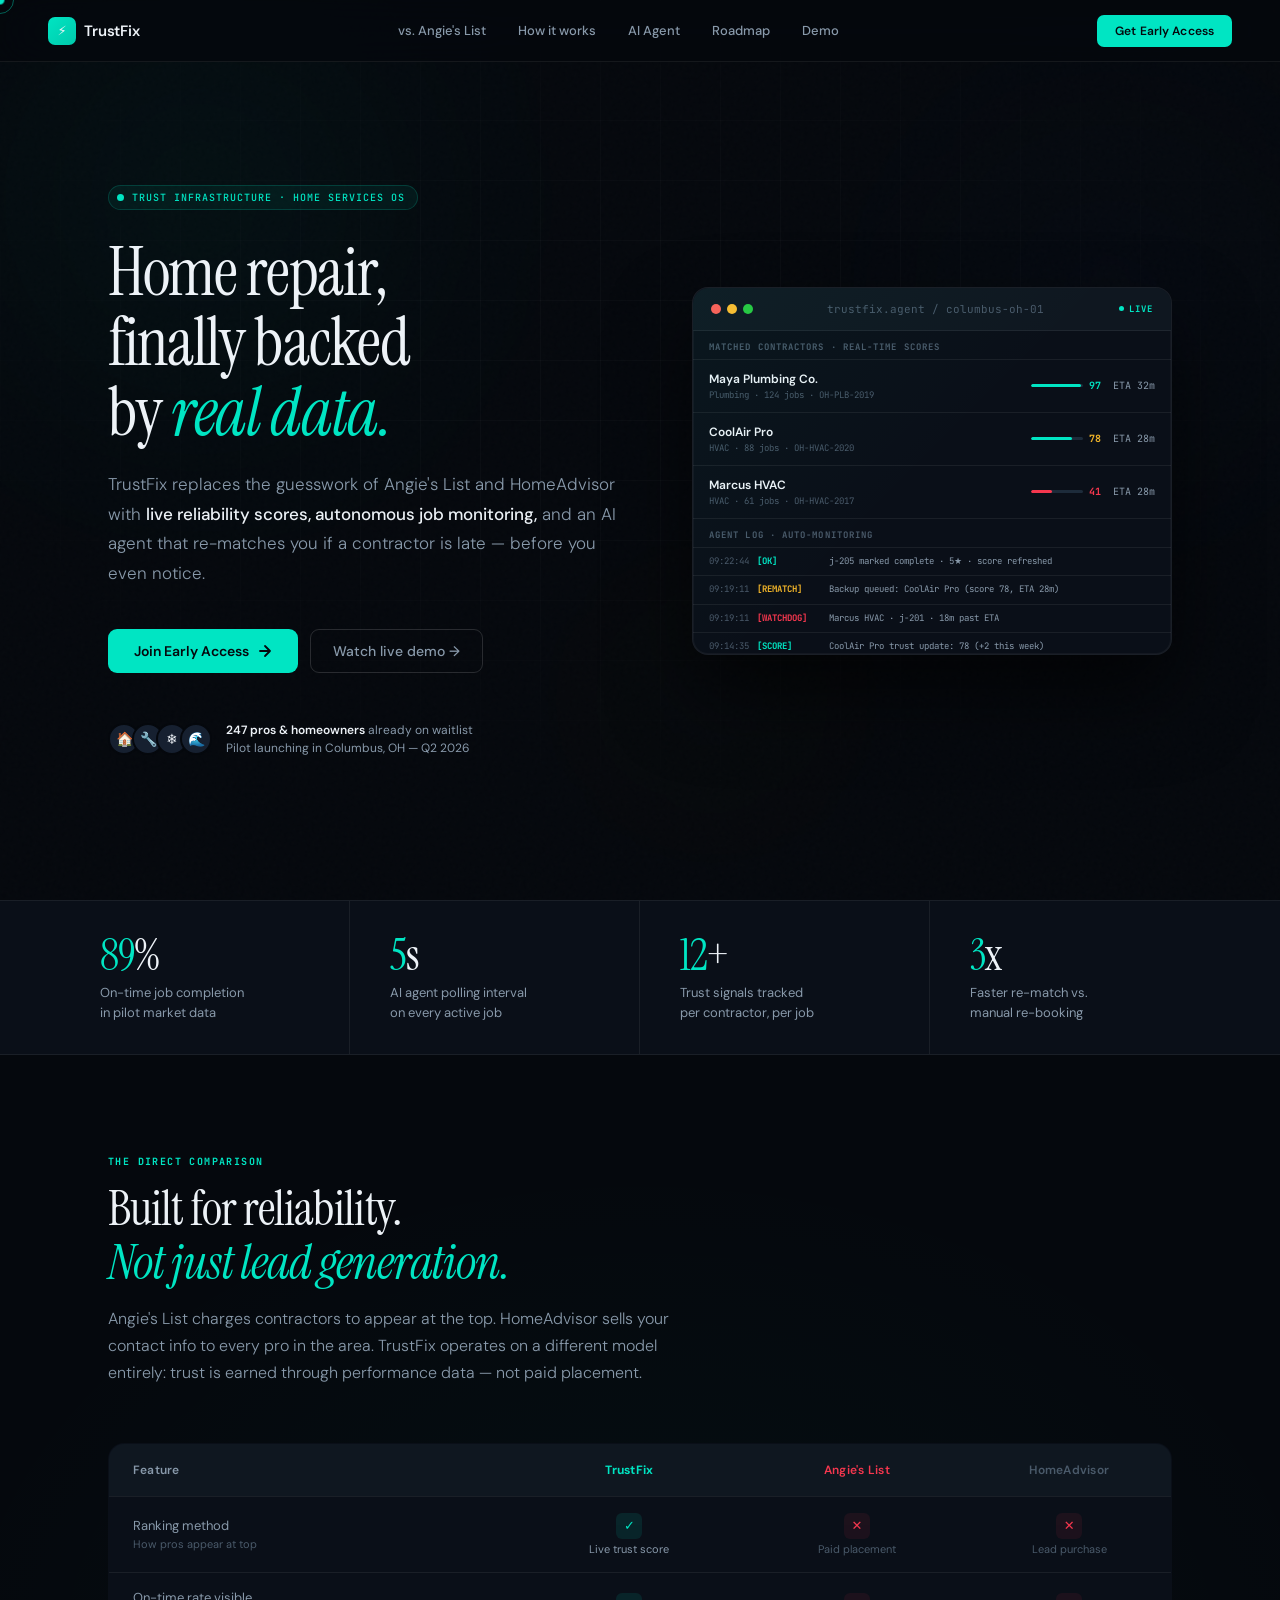
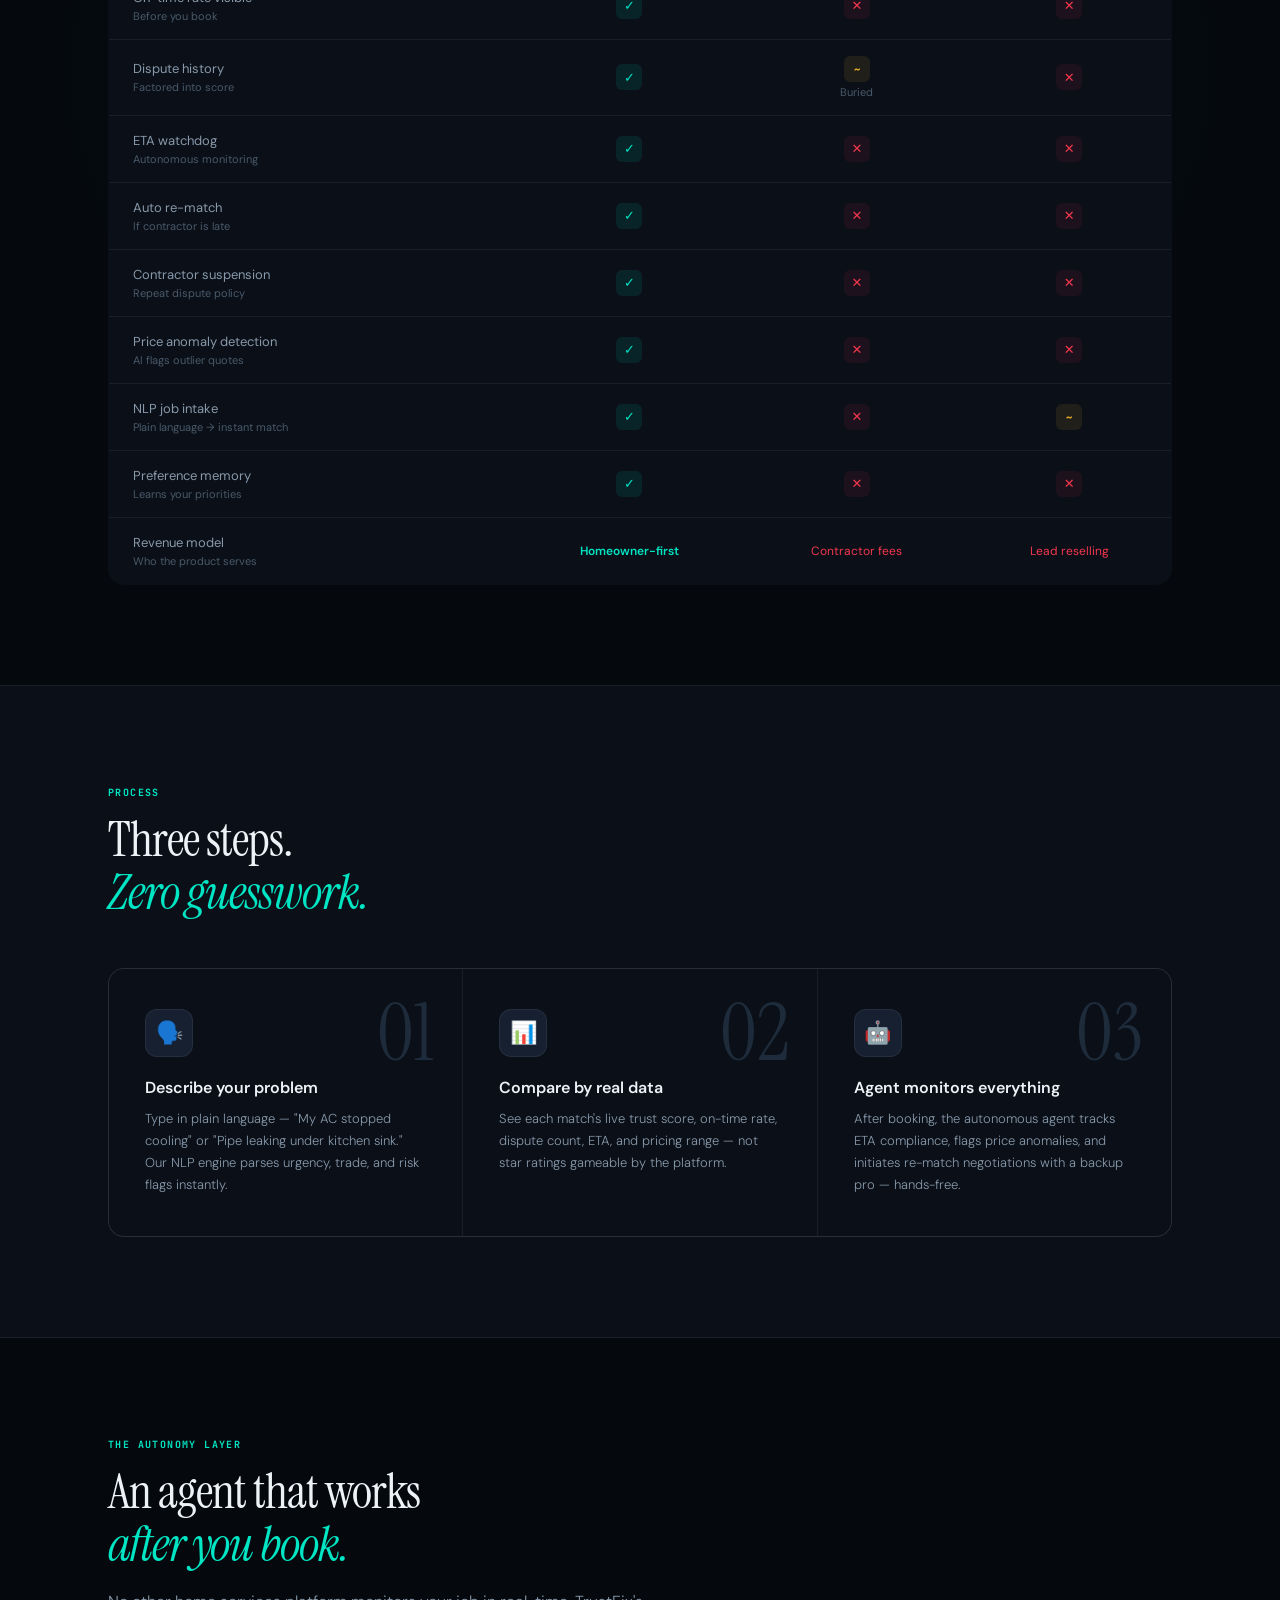
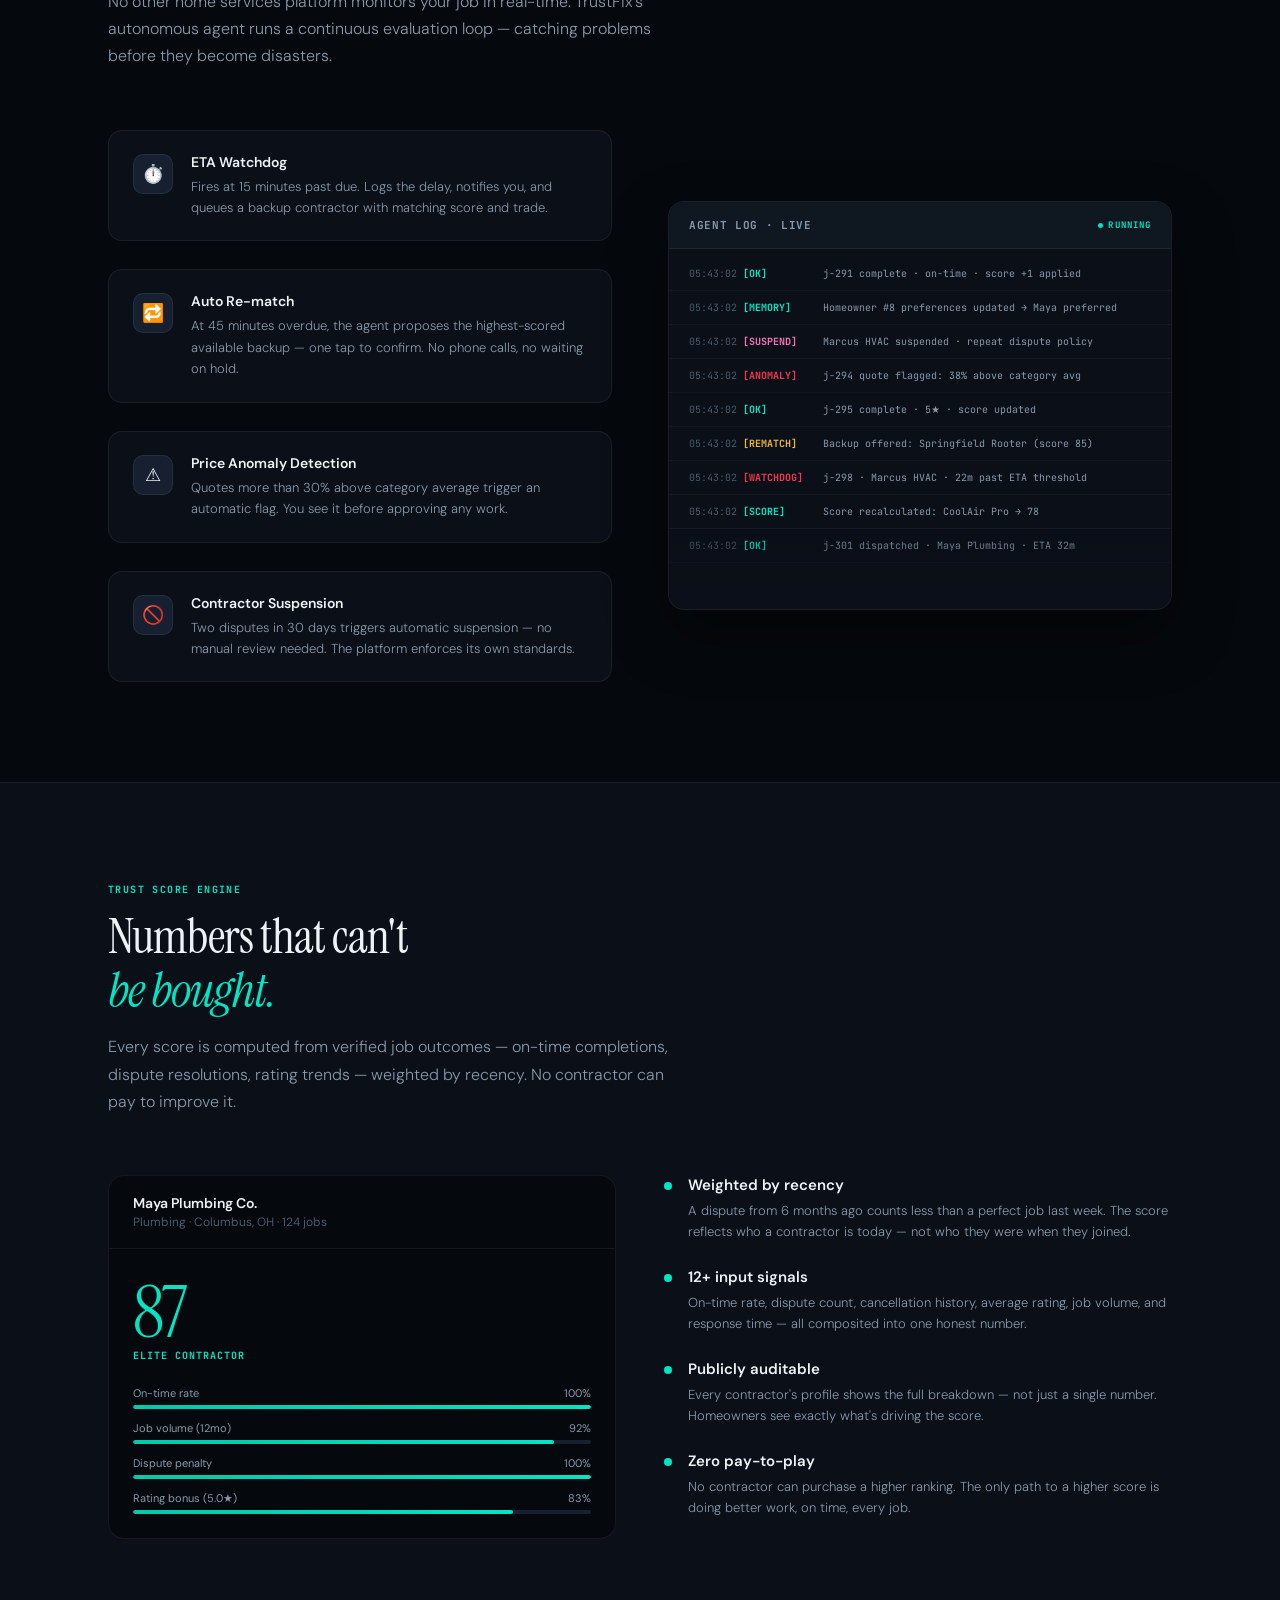
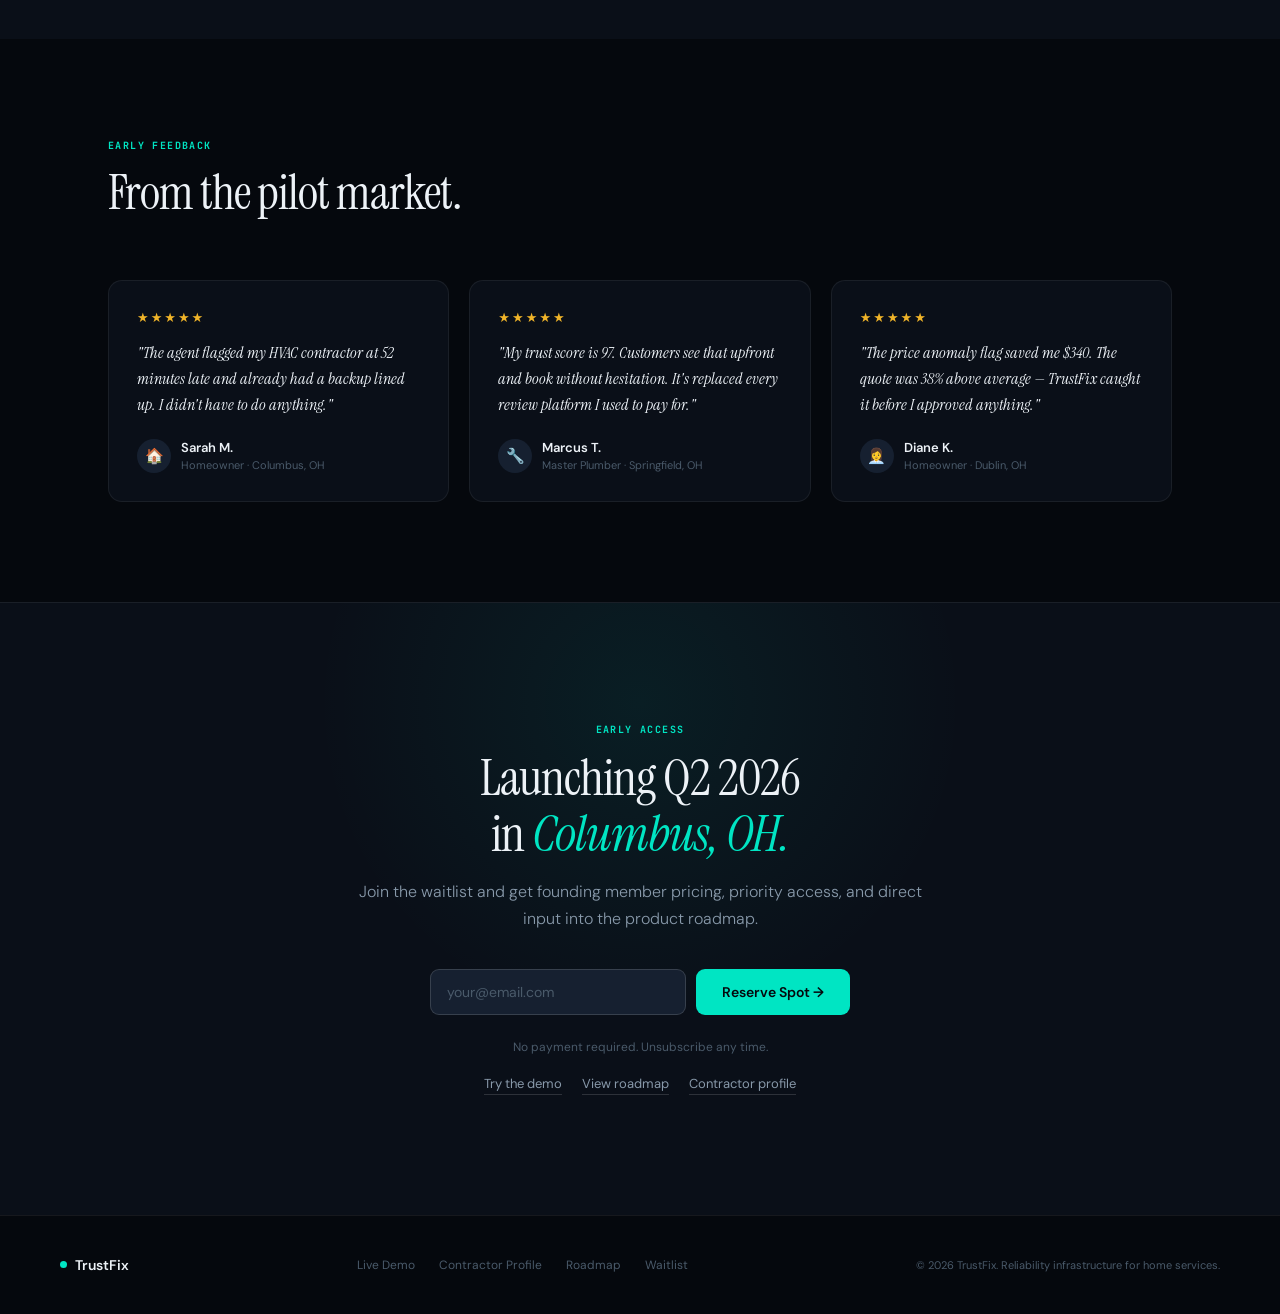
==== commit 0e61801f: "Update index.html Hero — Asymmetric: left headline + CTAs, right floating terminal card. The termina" ====
--- a/index.html
+++ b/index.html
@@ -3,146 +3,1336 @@
 <head>
   <meta charset="UTF-8" />
   <meta name="viewport" content="width=device-width, initial-scale=1.0" />
-  <title>TrustFix | Find Reliable Local Pros</title>
-  <link rel="stylesheet" href="src/styles.css?v=20260309b" />
+  <title>TrustFix — Reliability Infrastructure for Home Services</title>
+  <link rel="preconnect" href="https://fonts.googleapis.com" />
+  <link rel="preconnect" href="https://fonts.gstatic.com" crossorigin />
+  <link href="https://fonts.googleapis.com/css2?family=Instrument+Serif:ital@0;1&family=DM+Sans:wght@300;400;500;600&family=JetBrains+Mono:wght@400;500;700&display=swap" rel="stylesheet" />
   <style>
-    .container { max-width: 1120px; margin: 0 auto; padding: 0 20px; }
-    .hero { padding: 40px 0 28px; }
-    .hero-grid { display: grid; grid-template-columns: 1.1fr .9fr; gap: 18px; }
-    .kicker { color: #475569; font-size: 12px; font-weight: 800; text-transform: uppercase; letter-spacing: .08em; }
-    .title { margin: 8px 0 10px; font-size: clamp(30px, 5vw, 48px); line-height: 1.05; }
-    .subtitle { margin: 0; color: #475569; max-width: 60ch; }
-    .search-card { padding: 14px; display: grid; gap: 10px; }
-    .search-row { display: grid; grid-template-columns: 1.2fr 1fr auto; gap: 10px; }
-    .chips { display: flex; flex-wrap: wrap; gap: 8px; margin-top: 8px; }
-
-    .section { padding: 18px 0; }
-    .section h2 { margin: 0 0 10px; font-size: 24px; }
-    .pros-grid { display: grid; grid-template-columns: 2fr 1fr; gap: 14px; }
-    .pro-list { display: grid; gap: 10px; }
-    .pro-item { display: grid; grid-template-columns: 60px 1fr auto; gap: 12px; align-items: center; padding: 12px; }
-    .avatar { width: 60px; height: 60px; border-radius: 999px; background: #eef2ff; display:flex; align-items:center; justify-content:center; font-size: 24px; }
-    .meta { color: #64748b; font-size: 13px; }
-    .aside { padding: 14px; }
-
-    .how-grid { display: grid; grid-template-columns: repeat(3, 1fr); gap: 10px; }
-    .step { padding: 12px; }
-    .mini { font-size: 13px; color: #64748b; margin-top: 4px; }
-
-    .cta { margin: 22px 0 30px; padding: 22px; text-align: center; }
-
-    @media (max-width: 920px) {
-      .hero-grid, .pros-grid { grid-template-columns: 1fr; }
-      .search-row { grid-template-columns: 1fr; }
-      .how-grid { grid-template-columns: 1fr; }
-    }
+/* ═══════════════════════════════════════════════
+   TOKENS
+═══════════════════════════════════════════════ */
+:root {
+  --void:      #05080d;
+  --surface:   #0a0f18;
+  --surface-2: #0f1720;
+  --surface-3: #162030;
+  --surface-4: #1d2b3a;
+  --glass:     rgba(15,23,32,0.70);
+  --border:    rgba(255,255,255,0.065);
+  --border-hi: rgba(255,255,255,0.14);
+  --border-glow: rgba(0,229,195,0.30);
+  --teal:      #00e5c3;
+  --teal-2:    #00c9ab;
+  --teal-glow: rgba(0,229,195,0.12);
+  --teal-glow2:rgba(0,229,195,0.04);
+  --gold:      #f0b429;
+  --red:       #f5374e;
+  --red-soft:  rgba(245,55,78,0.10);
+  --blue:      #3b82f6;
+  --t1: #edf2f7;
+  --t2: #8899aa;
+  --t3: #4a5a6a;
+  --t4: #28384a;
+  --serif: 'Instrument Serif', Georgia, serif;
+  --sans:  'DM Sans', system-ui, sans-serif;
+  --mono:  'JetBrains Mono', 'Fira Code', monospace;
+  --ease-out-expo: cubic-bezier(0.16,1,0.3,1);
+}
+
+*, *::before, *::after { box-sizing: border-box; margin: 0; padding: 0; }
+html { scroll-behavior: smooth; font-size: 16px; }
+body {
+  font-family: var(--sans);
+  background: var(--void);
+  color: var(--t1);
+  overflow-x: hidden;
+  -webkit-font-smoothing: antialiased;
+}
+a { text-decoration: none; color: inherit; }
+img { display: block; max-width: 100%; }
+
+/* ═══════════════════════════════════════════════
+   CURSOR
+═══════════════════════════════════════════════ */
+body { cursor: none; }
+#cur      { position:fixed;z-index:9999;width:9px;height:9px;background:var(--teal);border-radius:50%;pointer-events:none;transform:translate(-50%,-50%);mix-blend-mode:screen;transition:transform 0.08s ease; }
+#cur-ring { position:fixed;z-index:9998;width:28px;height:28px;border:1px solid rgba(0,229,195,0.4);border-radius:50%;pointer-events:none;transform:translate(-50%,-50%);transition:left 0.13s var(--ease-out-expo),top 0.13s var(--ease-out-expo); }
+
+/* ═══════════════════════════════════════════════
+   NOISE OVERLAY
+═══════════════════════════════════════════════ */
+body::after {
+  content:'';
+  position:fixed; inset:0; z-index:1; pointer-events:none;
+  background-image:url("data:image/svg+xml,%3Csvg viewBox='0 0 256 256' xmlns='http://www.w3.org/2000/svg'%3E%3Cfilter id='n'%3E%3CfeTurbulence type='fractalNoise' baseFrequency='0.9' numOctaves='4' stitchTiles='stitch'/%3E%3C/filter%3E%3Crect width='100%25' height='100%25' filter='url(%23n)' opacity='0.03'/%3E%3C/svg%3E");
+  opacity: 0.55;
+}
+
+/* ═══════════════════════════════════════════════
+   NAV
+═══════════════════════════════════════════════ */
+.nav {
+  position: fixed; top: 0; left: 0; right: 0; z-index: 100;
+  height: 62px; padding: 0 48px;
+  display: flex; align-items: center; justify-content: space-between;
+  background: rgba(5,8,13,0.82);
+  backdrop-filter: blur(24px) saturate(160%);
+  border-bottom: 1px solid var(--border);
+  transition: background 0.4s;
+}
+.nav-logo {
+  font-family: var(--sans); font-size: 15px; font-weight: 600;
+  letter-spacing: -0.01em; color: var(--t1); cursor: none;
+  display: flex; align-items: center; gap: 8px;
+}
+.nav-logo-mark {
+  width: 28px; height: 28px; border-radius: 7px;
+  background: linear-gradient(135deg, var(--teal), var(--teal-2));
+  display: flex; align-items: center; justify-content: center;
+  font-size: 13px;
+}
+.nav-links { display: flex; align-items: center; gap: 32px; }
+.nav-links a {
+  font-size: 13px; font-weight: 500; color: var(--t2);
+  transition: color 0.2s; cursor: none;
+}
+.nav-links a:hover { color: var(--t1); }
+.nav-cta {
+  display: flex; align-items: center; gap: 10px;
+}
+.btn-nav {
+  font-size: 12px; font-weight: 600; letter-spacing: 0.01em;
+  padding: 8px 18px; border-radius: 7px;
+  background: var(--teal); color: var(--void);
+  transition: background 0.2s, transform 0.15s;
+  cursor: none;
+}
+.btn-nav:hover { background: #00ffd8; transform: translateY(-1px); }
+
+/* ═══════════════════════════════════════════════
+   HERO
+═══════════════════════════════════════════════ */
+.hero {
+  min-height: 100vh;
+  padding: 62px 0 0;
+  display: flex; align-items: center;
+  position: relative; overflow: hidden;
+}
+
+.hero-ambient {
+  position: absolute; inset: 0; pointer-events: none;
+}
+.hero-ambient-blob {
+  position: absolute; border-radius: 50%;
+  filter: blur(120px); opacity: 0.6;
+}
+.blob-1 { width:700px;height:600px;top:-100px;left:-150px;background:radial-gradient(circle,rgba(0,229,195,0.10) 0%,transparent 65%); }
+.blob-2 { width:500px;height:500px;top:50px;right:-80px;background:radial-gradient(circle,rgba(59,130,246,0.07) 0%,transparent 65%); }
+.blob-3 { width:400px;height:400px;bottom:0px;left:40%;background:radial-gradient(circle,rgba(240,180,41,0.04) 0%,transparent 65%); }
+
+/* grid lines background */
+.hero::before {
+  content:'';
+  position:absolute;inset:0;pointer-events:none;
+  background-image:
+    linear-gradient(rgba(255,255,255,0.025) 1px, transparent 1px),
+    linear-gradient(90deg,rgba(255,255,255,0.025) 1px,transparent 1px);
+  background-size: 60px 60px;
+  -webkit-mask-image: radial-gradient(ellipse 80% 70% at 50% 40%, black 20%, transparent 80%);
+  mask-image: radial-gradient(ellipse 80% 70% at 50% 40%, black 20%, transparent 80%);
+}
+
+.hero-inner {
+  position: relative; z-index: 2;
+  max-width: 1160px; margin: 0 auto;
+  padding: 80px 48px 100px;
+  display: grid;
+  grid-template-columns: 1fr 480px;
+  gap: 60px;
+  align-items: center;
+}
+
+.hero-left {}
+
+.hero-eyebrow {
+  display: inline-flex; align-items: center; gap: 8px;
+  padding: 5px 12px 5px 8px;
+  background: rgba(0,229,195,0.06);
+  border: 1px solid rgba(0,229,195,0.18);
+  border-radius: 100px;
+  margin-bottom: 28px;
+}
+.hero-eyebrow-dot {
+  width: 7px; height: 7px; border-radius: 50%; background: var(--teal);
+  animation: pulse-teal 1.8s infinite;
+}
+.hero-eyebrow-text {
+  font-family: var(--mono); font-size: 10px; font-weight: 500;
+  letter-spacing: 0.10em; color: var(--teal); text-transform: uppercase;
+}
+@keyframes pulse-teal {
+  0%,100% { box-shadow: 0 0 0 0 rgba(0,229,195,0.5); }
+  50%      { box-shadow: 0 0 0 5px rgba(0,229,195,0); }
+}
+
+.hero-h1 {
+  font-family: var(--serif);
+  font-size: clamp(44px, 5.2vw, 72px);
+  font-weight: 400; font-style: normal;
+  line-height: 1.05; letter-spacing: -0.02em;
+  color: var(--t1);
+  margin-bottom: 22px;
+}
+.hero-h1 em { font-style: italic; color: var(--teal); }
+
+.hero-sub {
+  font-size: 17px; font-weight: 300; line-height: 1.75;
+  color: var(--t2); max-width: 48ch; margin-bottom: 40px;
+}
+.hero-sub strong { color: var(--t1); font-weight: 500; }
+
+.hero-ctas { display: flex; align-items: center; gap: 12px; flex-wrap: wrap; margin-bottom: 48px; }
+
+.btn-hero-primary {
+  display: inline-flex; align-items: center; gap: 9px;
+  padding: 13px 26px; border-radius: 9px;
+  background: var(--teal); color: var(--void);
+  font-family: var(--sans); font-size: 14px; font-weight: 600;
+  transition: background 0.2s, transform 0.15s, box-shadow 0.2s;
+  cursor: none;
+}
+.btn-hero-primary:hover { background: #00ffd8; transform: translateY(-2px); box-shadow: 0 12px 32px rgba(0,229,195,0.28); }
+
+.btn-hero-ghost {
+  display: inline-flex; align-items: center; gap: 8px;
+  padding: 12px 22px; border-radius: 9px;
+  border: 1px solid var(--border-hi); color: var(--t2);
+  font-family: var(--sans); font-size: 14px; font-weight: 500;
+  transition: color 0.2s, border-color 0.2s, background 0.2s;
+  cursor: none;
+}
+.btn-hero-ghost:hover { color: var(--t1); border-color: rgba(255,255,255,0.25); background: rgba(255,255,255,0.03); }
+
+.hero-social-proof {
+  display: flex; align-items: center; gap: 14px;
+}
+.hero-proof-avatars { display: flex; }
+.hero-proof-avatars span {
+  width: 32px; height: 32px; border-radius: 50%;
+  border: 2px solid var(--void);
+  background: var(--surface-3);
+  display: flex; align-items: center; justify-content: center;
+  font-size: 14px; margin-left: -8px;
+}
+.hero-proof-avatars span:first-child { margin-left: 0; }
+.hero-proof-text { font-size: 12px; color: var(--t2); line-height: 1.5; }
+.hero-proof-text strong { color: var(--t1); font-weight: 600; }
+
+/* ─── Hero right: Live terminal card ─── */
+.hero-terminal {
+  background: var(--surface);
+  border: 1px solid var(--border);
+  border-radius: 16px;
+  box-shadow: 0 40px 80px rgba(0,0,0,0.6), 0 0 0 1px rgba(255,255,255,0.04) inset;
+  overflow: hidden;
+  animation: float 6s ease-in-out infinite;
+  position: relative;
+}
+.hero-terminal::before {
+  content:'';
+  position:absolute;inset:0;border-radius:16px;pointer-events:none;
+  background: linear-gradient(135deg, rgba(0,229,195,0.04) 0%, transparent 50%);
+}
+@keyframes float {
+  0%,100% { transform: translateY(0px); }
+  50%      { transform: translateY(-10px); }
+}
+
+.terminal-topbar {
+  padding: 14px 18px;
+  background: var(--surface-2);
+  border-bottom: 1px solid var(--border);
+  display: flex; align-items: center; gap: 10px;
+}
+.term-dots { display:flex;gap:6px; }
+.term-dots span { width:10px;height:10px;border-radius:50%; }
+.term-dots span:nth-child(1) { background:#ff5f57; }
+.term-dots span:nth-child(2) { background:#febc2e; }
+.term-dots span:nth-child(3) { background:#28c840; }
+.term-title {
+  flex:1; text-align:center;
+  font-family: var(--mono); font-size: 11px; color: var(--t3);
+}
+.term-live {
+  display:flex;align-items:center;gap:5px;
+  font-family:var(--mono);font-size:9px;font-weight:700;
+  color:var(--teal);text-transform:uppercase;letter-spacing:0.12em;
+}
+.term-live::before { content:'';width:5px;height:5px;border-radius:50%;background:var(--teal);animation:pulse-teal 1.4s infinite; }
+
+/* Contractor rows */
+.term-section-label {
+  padding: 10px 16px 6px;
+  font-family: var(--mono); font-size: 9px; font-weight: 700;
+  letter-spacing: 0.12em; color: var(--t3); text-transform: uppercase;
+  border-bottom: 1px solid var(--border);
+}
+.term-contractor-row {
+  display: grid; grid-template-columns: 1fr auto auto;
+  align-items: center; gap: 12px;
+  padding: 11px 16px;
+  border-bottom: 1px solid var(--border);
+  transition: background 0.2s;
+}
+.term-contractor-row:hover { background: rgba(255,255,255,0.02); }
+.term-con-name { font-size: 12px; font-weight: 600; color: var(--t1); }
+.term-con-meta { font-family:var(--mono);font-size:9px;color:var(--t3);margin-top:2px; }
+.term-con-eta { font-family:var(--mono);font-size:10px;color:var(--t2);text-align:right; }
+.term-score-bar {
+  display: flex; align-items: center; gap: 6px;
+}
+.term-score-track { width: 52px; height: 3px; background: var(--surface-4); border-radius: 2px; overflow: hidden; }
+.term-score-fill  { height: 100%; border-radius: 2px; background: var(--teal); transition: width 1.2s ease; }
+.term-score-num { font-family:var(--mono);font-size:10px;font-weight:700;color:var(--teal); }
+.term-score-num.mid { color: var(--gold); }
+.term-score-num.low { color: var(--red); }
+.term-score-fill.mid { background: var(--gold); }
+.term-score-fill.low { background: var(--red); }
+
+/* Agent log ticker */
+.term-log-area {
+  height: 106px; overflow: hidden; position: relative;
+}
+.term-log-inner { display: flex; flex-direction: column; }
+.term-log-row {
+  display: flex; gap: 8px; padding: 7px 16px;
+  font-family: var(--mono); font-size: 9px; line-height: 1.5;
+  border-bottom: 1px solid var(--border);
+  flex-shrink: 0;
+}
+.log-ts   { color: var(--t3); flex-shrink:0; }
+.log-type { font-weight: 700; flex-shrink:0; min-width: 64px; }
+.log-type.ok        { color: var(--teal); }
+.log-type.watchdog  { color: var(--red); }
+.log-type.rematch   { color: var(--gold); }
+.log-type.suspend   { color: #f472b6; }
+.log-msg { color: var(--t2); }
+
+/* ═══════════════════════════════════════════════
+   STAT STRIP
+═══════════════════════════════════════════════ */
+.stat-strip {
+  border-top: 1px solid var(--border);
+  border-bottom: 1px solid var(--border);
+  background: var(--surface);
+  padding: 0;
+  overflow: hidden;
+}
+.stat-strip-inner {
+  max-width: 1160px; margin: 0 auto;
+  display: grid; grid-template-columns: repeat(4, 1fr);
+}
+.stat-item {
+  padding: 32px 40px;
+  border-right: 1px solid var(--border);
+  position: relative;
+}
+.stat-item:last-child { border-right: none; }
+.stat-num {
+  font-family: var(--serif); font-size: 44px; font-weight: 400;
+  letter-spacing: -0.03em; color: var(--t1); line-height: 1;
+  margin-bottom: 6px;
+}
+.stat-num span { color: var(--teal); }
+.stat-label { font-size: 13px; font-weight: 400; color: var(--t2); line-height: 1.5; }
+.stat-item::before {
+  content:'';
+  position:absolute;top:0;left:0;right:0;height:2px;
+  background:linear-gradient(90deg,var(--teal),transparent);
+  opacity:0;
+  transition:opacity 0.3s;
+}
+.stat-item:hover::before { opacity:1; }
+
+/* ═══════════════════════════════════════════════
+   VS. SECTION — THE TEAR-DOWN
+═══════════════════════════════════════════════ */
+.vs-section {
+  padding: 100px 0;
+  position: relative;
+  overflow: hidden;
+}
+.vs-section::before {
+  content:'';
+  position:absolute;top:0;left:0;right:0;bottom:0;pointer-events:none;
+  background: radial-gradient(ellipse 80% 60% at 50% 50%, rgba(0,229,195,0.03), transparent 70%);
+}
+
+.section-inner { max-width: 1160px; margin: 0 auto; padding: 0 48px; }
+
+.section-kicker {
+  font-family: var(--mono); font-size: 10px; font-weight: 700;
+  letter-spacing: 0.14em; color: var(--teal); text-transform: uppercase;
+  margin-bottom: 14px;
+}
+.section-h2 {
+  font-family: var(--serif); font-size: clamp(32px, 3.8vw, 52px);
+  font-weight: 400; line-height: 1.1; letter-spacing: -0.02em;
+  margin-bottom: 16px;
+}
+.section-h2 em { font-style: italic; color: var(--teal); }
+.section-sub {
+  font-size: 16px; font-weight: 300; color: var(--t2);
+  line-height: 1.7; max-width: 52ch; margin-bottom: 56px;
+}
+
+/* Comparison table */
+.compare-table {
+  width: 100%;
+  border-collapse: collapse;
+  border: 1px solid var(--border);
+  border-radius: 16px;
+  overflow: hidden;
+  background: var(--surface);
+}
+.compare-thead th {
+  padding: 18px 24px;
+  font-family: var(--sans); font-size: 12px; font-weight: 600;
+  letter-spacing: 0.02em; color: var(--t2);
+  background: var(--surface-2);
+  border-bottom: 1px solid var(--border);
+  text-align: left;
+}
+.compare-thead th:not(:first-child) { text-align: center; }
+.col-tf { color: var(--teal) !important; font-weight: 700 !important; }
+.col-al { color: var(--red)  !important; }
+.compare-row td {
+  padding: 16px 24px;
+  font-size: 13px; color: var(--t1);
+  border-bottom: 1px solid var(--border);
+  vertical-align: middle;
+}
+.compare-row:last-child td { border-bottom: none; }
+.compare-row:hover td { background: rgba(255,255,255,0.015); }
+.compare-row td:first-child { color: var(--t2); font-size: 13px; }
+.compare-row td:not(:first-child) { text-align: center; }
+.chk-yes {
+  display: inline-flex; align-items: center; justify-content: center;
+  width: 26px; height: 26px; border-radius: 6px;
+  background: rgba(0,229,195,0.10);
+  color: var(--teal); font-size: 13px; font-weight: 700;
+}
+.chk-no {
+  display: inline-flex; align-items: center; justify-content: center;
+  width: 26px; height: 26px; border-radius: 6px;
+  background: rgba(245,55,78,0.08);
+  color: var(--red); font-size: 13px;
+}
+.chk-partial {
+  display: inline-flex; align-items: center; justify-content: center;
+  width: 26px; height: 26px; border-radius: 6px;
+  background: rgba(240,180,41,0.10);
+  color: var(--gold); font-size: 11px; font-weight: 700;
+}
+.compare-row td .detail { display: block; font-size: 11px; color: var(--t3); margin-top: 3px; }
+
+/* ═══════════════════════════════════════════════
+   HOW IT WORKS
+═══════════════════════════════════════════════ */
+.how-section { padding: 100px 0; background: var(--surface); border-top: 1px solid var(--border); border-bottom: 1px solid var(--border); }
+
+.steps-grid {
+  display: grid; grid-template-columns: repeat(3, 1fr);
+  gap: 1px; background: var(--border);
+  border: 1px solid var(--border);
+  border-radius: 16px; overflow: hidden;
+  margin-top: 0;
+}
+.step-card {
+  background: var(--surface);
+  padding: 40px 36px;
+  position: relative;
+  transition: background 0.3s;
+}
+.step-card:hover { background: var(--surface-2); }
+.step-num {
+  font-family: var(--serif); font-size: 80px; font-weight: 400;
+  color: var(--surface-4); line-height: 1;
+  position: absolute; top: 24px; right: 28px;
+  pointer-events: none; user-select: none;
+  transition: color 0.3s;
+}
+.step-card:hover .step-num { color: rgba(0,229,195,0.07); }
+.step-icon {
+  width: 48px; height: 48px; border-radius: 12px;
+  background: var(--surface-3);
+  border: 1px solid var(--border);
+  display: flex; align-items: center; justify-content: center;
+  font-size: 22px; margin-bottom: 20px;
+  transition: border-color 0.3s, background 0.3s;
+}
+.step-card:hover .step-icon { border-color: rgba(0,229,195,0.3); background: var(--teal-glow); }
+.step-h3 { font-family: var(--sans); font-size: 16px; font-weight: 600; color: var(--t1); margin-bottom: 10px; }
+.step-p  { font-size: 13px; font-weight: 300; color: var(--t2); line-height: 1.7; }
+
+/* ═══════════════════════════════════════════════
+   FEATURES — AGENT ENGINE
+═══════════════════════════════════════════════ */
+.agent-section { padding: 100px 0; }
+
+.agent-grid {
+  display: grid; grid-template-columns: 1fr 1fr;
+  gap: 56px; align-items: center;
+  margin-top: 60px;
+}
+
+.agent-features { display: flex; flex-direction: column; gap: 28px; }
+.agent-feat {
+  display: flex; gap: 18px; align-items: flex-start;
+  padding: 22px 24px;
+  background: var(--surface);
+  border: 1px solid var(--border);
+  border-radius: 14px;
+  transition: border-color 0.3s, background 0.3s;
+  cursor: default;
+}
+.agent-feat:hover { border-color: var(--border-glow); background: var(--surface-2); }
+.agent-feat-icon {
+  width: 40px; height: 40px; flex-shrink: 0; border-radius: 10px;
+  display: flex; align-items: center; justify-content: center;
+  font-size: 18px;
+  background: var(--surface-3);
+  border: 1px solid var(--border);
+  margin-top: 1px;
+  transition: background 0.3s;
+}
+.agent-feat:hover .agent-feat-icon { background: var(--teal-glow); border-color: rgba(0,229,195,0.2); }
+.agent-feat-text h4 { font-size: 14px; font-weight: 600; color: var(--t1); margin-bottom: 5px; }
+.agent-feat-text p  { font-size: 13px; font-weight: 300; color: var(--t2); line-height: 1.65; }
+
+/* Live agent log */
+.live-log-card {
+  background: var(--surface);
+  border: 1px solid var(--border);
+  border-radius: 16px;
+  overflow: hidden;
+  box-shadow: 0 24px 60px rgba(0,0,0,0.4);
+}
+.live-log-header {
+  padding: 16px 20px;
+  background: var(--surface-2);
+  border-bottom: 1px solid var(--border);
+  display: flex; align-items: center; justify-content: space-between;
+}
+.live-log-title { font-family: var(--mono); font-size: 11px; font-weight: 700; color: var(--t2); letter-spacing: 0.06em; }
+.live-log-body { height: 360px; overflow: hidden; position: relative; padding: 8px 0; }
+.live-log-line {
+  display: flex; gap: 10px; padding: 9px 20px;
+  border-bottom: 1px solid rgba(255,255,255,0.04);
+  font-family: var(--mono); font-size: 10px; line-height: 1.5;
+  animation: slide-in 0.4s var(--ease-out-expo) both;
+}
+@keyframes slide-in {
+  from { opacity:0; transform: translateX(-8px); }
+  to   { opacity:1; transform: translateX(0); }
+}
+.ll-time  { color: var(--t3); flex-shrink:0; width: 44px; }
+.ll-type  { font-weight: 700; flex-shrink:0; width: 70px; }
+.ll-type.ok       { color: var(--teal); }
+.ll-type.watchdog { color: var(--red); }
+.ll-type.rematch  { color: var(--gold); }
+.ll-type.suspend  { color: #f472b6; }
+.ll-msg { color: var(--t2); }
+.live-log-fade {
+  position:absolute; bottom:0; left:0; right:0; height: 80px;
+  background: linear-gradient(transparent, var(--surface));
+  pointer-events: none;
+}
+
+/* ═══════════════════════════════════════════════
+   TRUST SCORE SECTION
+═══════════════════════════════════════════════ */
+.score-section { padding: 100px 0; background: var(--surface); border-top: 1px solid var(--border); }
+
+.score-demo-grid {
+  display: grid; grid-template-columns: 1fr 1fr;
+  gap: 48px; align-items: start;
+  margin-top: 60px;
+}
+
+.score-card {
+  background: var(--void);
+  border: 1px solid var(--border);
+  border-radius: 16px;
+  overflow: hidden;
+}
+.score-card-header {
+  padding: 18px 24px; border-bottom: 1px solid var(--border);
+  display: flex; align-items: center; gap: 12px;
+}
+.score-card-header h4 { font-size: 14px; font-weight: 600; color: var(--t1); }
+.score-card-header p  { font-size: 12px; color: var(--t3); margin-top: 2px; }
+.score-big {
+  font-family: var(--serif); font-size: 72px; font-weight: 400;
+  letter-spacing: -0.04em; line-height: 1;
+  padding: 28px 24px 0;
+}
+.score-big.high { color: var(--teal); }
+.score-big.mid  { color: var(--gold); }
+.score-big.low  { color: var(--red); }
+.score-label { font-family: var(--mono); font-size: 10px; font-weight: 700; letter-spacing: 0.1em; text-transform: uppercase; padding: 0 24px 4px; }
+.score-label.high { color: var(--teal); }
+.score-label.mid  { color: var(--gold); }
+.score-factors { padding: 20px 24px 24px; display: flex; flex-direction: column; gap: 12px; }
+.score-factor-row { display: flex; flex-direction: column; gap: 5px; }
+.score-factor-top { display: flex; justify-content: space-between; font-size: 11px; color: var(--t2); }
+.score-track { height: 4px; background: var(--surface-3); border-radius: 2px; overflow: hidden; }
+.score-fill  { height: 100%; border-radius: 2px; background: linear-gradient(90deg, var(--teal-2), var(--teal)); }
+
+.score-explainer {
+  display: flex; flex-direction: column; justify-content: center; gap: 24px;
+}
+.score-point { display: flex; gap: 16px; align-items: flex-start; }
+.score-point-bullet {
+  width: 8px; height: 8px; border-radius: 50%; flex-shrink: 0;
+  background: var(--teal); margin-top: 7px;
+}
+.score-point h4 { font-size: 15px; font-weight: 600; color: var(--t1); margin-bottom: 5px; }
+.score-point p  { font-size: 13px; font-weight: 300; color: var(--t2); line-height: 1.65; }
+
+/* ═══════════════════════════════════════════════
+   TESTIMONIALS
+═══════════════════════════════════════════════ */
+.testimonials-section { padding: 100px 0; }
+
+.testimonials-grid {
+  display: grid; grid-template-columns: repeat(3, 1fr);
+  gap: 20px; margin-top: 60px;
+}
+.testimonial-card {
+  background: var(--surface);
+  border: 1px solid var(--border);
+  border-radius: 14px;
+  padding: 28px;
+  transition: border-color 0.3s, transform 0.3s;
+}
+.testimonial-card:hover { border-color: var(--border-hi); transform: translateY(-3px); }
+.test-stars { font-size: 13px; margin-bottom: 14px; color: var(--gold); letter-spacing: 2px; }
+.test-quote {
+  font-family: var(--serif); font-size: 16px; font-weight: 400;
+  font-style: italic; color: var(--t1); line-height: 1.65;
+  margin-bottom: 20px;
+}
+.test-attr { display: flex; align-items: center; gap: 10px; }
+.test-avatar {
+  width: 34px; height: 34px; border-radius: 50%;
+  background: var(--surface-3); display: flex; align-items: center; justify-content: center;
+  font-size: 15px;
+}
+.test-name { font-size: 13px; font-weight: 600; color: var(--t1); }
+.test-title { font-size: 11px; color: var(--t3); margin-top: 2px; }
+
+/* ═══════════════════════════════════════════════
+   CTA SECTION
+═══════════════════════════════════════════════ */
+.cta-section {
+  padding: 120px 0;
+  position: relative; overflow: hidden;
+  background: var(--surface);
+  border-top: 1px solid var(--border);
+}
+.cta-section::before {
+  content:'';
+  position:absolute;top:-200px;left:50%;transform:translateX(-50%);
+  width:800px;height:600px;border-radius:50%;
+  background:radial-gradient(circle,rgba(0,229,195,0.07),transparent 65%);
+  pointer-events:none;
+}
+
+.cta-inner {
+  position: relative; z-index: 1;
+  max-width: 680px; margin: 0 auto;
+  padding: 0 48px;
+  text-align: center;
+}
+.cta-h2 {
+  font-family: var(--serif); font-size: clamp(34px, 4vw, 56px);
+  font-weight: 400; letter-spacing: -0.02em; line-height: 1.1;
+  margin-bottom: 16px;
+}
+.cta-h2 em { font-style: italic; color: var(--teal); }
+.cta-sub { font-size: 16px; font-weight: 300; color: var(--t2); margin-bottom: 36px; line-height: 1.7; }
+
+.cta-form { display: flex; gap: 10px; max-width: 420px; margin: 0 auto 24px; }
+.cta-email {
+  flex: 1; padding: 13px 16px; border-radius: 9px;
+  background: var(--surface-3); border: 1px solid var(--border-hi);
+  color: var(--t1); font-family: var(--sans); font-size: 14px;
+  outline: none; transition: border-color 0.2s;
+  cursor: none;
+}
+.cta-email:focus { border-color: rgba(0,229,195,0.5); }
+.cta-email::placeholder { color: var(--t3); }
+
+.cta-disclaimer { font-size: 12px; color: var(--t3); }
+.cta-links { display: flex; justify-content: center; gap: 20px; margin-top: 20px; }
+.cta-links a { font-size: 13px; color: var(--t2); border-bottom: 1px solid var(--border-hi); padding-bottom: 2px; transition: color 0.2s; cursor: none; }
+.cta-links a:hover { color: var(--t1); }
+
+/* ═══════════════════════════════════════════════
+   FOOTER
+═══════════════════════════════════════════════ */
+.footer {
+  padding: 40px 48px;
+  border-top: 1px solid var(--border);
+  max-width: 100%;
+}
+.footer-inner {
+  max-width: 1160px; margin: 0 auto;
+  display: flex; align-items: center; justify-content: space-between; flex-wrap: wrap; gap: 16px;
+}
+.footer-logo { font-family: var(--sans); font-size: 14px; font-weight: 600; color: var(--t1); display: flex; align-items: center; gap: 8px; }
+.footer-logo-dot { width: 7px; height: 7px; border-radius: 50%; background: var(--teal); }
+.footer-links { display: flex; gap: 24px; flex-wrap: wrap; }
+.footer-links a { font-size: 12px; color: var(--t3); transition: color 0.2s; cursor: none; }
+.footer-links a:hover { color: var(--t2); }
+.footer-copy { font-size: 11px; color: var(--t3); }
+
+/* ═══════════════════════════════════════════════
+   SCROLL REVEAL
+═══════════════════════════════════════════════ */
+.reveal { opacity:0; transform:translateY(24px); transition:opacity 0.65s var(--ease-out-expo), transform 0.65s var(--ease-out-expo); }
+.reveal.v { opacity:1; transform:translateY(0); }
+.reveal-delay-1 { transition-delay: 0.10s; }
+.reveal-delay-2 { transition-delay: 0.20s; }
+.reveal-delay-3 { transition-delay: 0.30s; }
+
+/* ═══════════════════════════════════════════════
+   RESPONSIVE
+═══════════════════════════════════════════════ */
+@media (max-width: 900px) {
+  .nav { padding: 0 24px; }
+  .nav-links { display: none; }
+  .hero-inner { grid-template-columns: 1fr; padding: 48px 24px 60px; gap: 40px; }
+  .hero-terminal { display: none; }
+  .stat-strip-inner { grid-template-columns: 1fr 1fr; }
+  .stat-item { border-right: none; border-bottom: 1px solid var(--border); }
+  .section-inner { padding: 0 24px; }
+  .steps-grid { grid-template-columns: 1fr; }
+  .agent-grid { grid-template-columns: 1fr; gap: 36px; }
+  .score-demo-grid { grid-template-columns: 1fr; }
+  .testimonials-grid { grid-template-columns: 1fr; }
+  .compare-table { font-size: 12px; }
+  .compare-table th, .compare-table td { padding: 12px 14px; }
+  .footer { padding: 32px 24px; }
+  .cta-inner { padding: 0 24px; }
+  .cta-form { flex-direction: column; }
+}
   </style>
 </head>
 <body>
-  <nav class="tf-nav">
-    <strong>TrustFix</strong>
-    <div class="tf-nav-links">
-      <a href="index.html">Landing</a>
-      <a href="demo.html">Demo</a>
+
+<div id="cur"></div>
+<div id="cur-ring"></div>
+
+<!-- ─── NAV ─── -->
+<nav class="nav">
+  <a href="index.html" class="nav-logo" style="cursor:none">
+    <span class="nav-logo-mark">⚡</span>
+    TrustFix
+  </a>
+  <div class="nav-links">
+    <a href="#vs">vs. Angie's List</a>
+    <a href="#how">How it works</a>
+    <a href="#agent">AI Agent</a>
+    <a href="roadmap.html">Roadmap</a>
+    <a href="demo.html">Demo</a>
+  </div>
+  <div class="nav-cta">
+    <a href="waitlist.html" class="btn-nav">Get Early Access</a>
+  </div>
+</nav>
+
+<!-- ─── HERO ─── -->
+<section class="hero">
+  <div class="hero-ambient">
+    <div class="hero-ambient-blob blob-1"></div>
+    <div class="hero-ambient-blob blob-2"></div>
+    <div class="hero-ambient-blob blob-3"></div>
+  </div>
+
+  <div class="hero-inner">
+    <div class="hero-left">
+      <div class="hero-eyebrow">
+        <span class="hero-eyebrow-dot"></span>
+        <span class="hero-eyebrow-text">Trust Infrastructure · Home Services OS</span>
+      </div>
+
+      <h1 class="hero-h1">
+        Home repair,<br/>
+        finally backed<br/>
+        by <em>real data.</em>
+      </h1>
+
+      <p class="hero-sub">
+        TrustFix replaces the guesswork of Angie's List and HomeAdvisor with
+        <strong>live reliability scores, autonomous job monitoring,</strong> and an
+        AI agent that re-matches you if a contractor is late — before you even notice.
+      </p>
+
+      <div class="hero-ctas">
+        <a href="waitlist.html" class="btn-hero-primary">
+          Join Early Access
+          <svg width="14" height="14" viewBox="0 0 14 14" fill="none"><path d="M2 7h10M7 2l5 5-5 5" stroke="currentColor" stroke-width="1.8" stroke-linecap="round" stroke-linejoin="round"/></svg>
+        </a>
+        <a href="demo.html" class="btn-hero-ghost">Watch live demo →</a>
+      </div>
+
+      <div class="hero-social-proof">
+        <div class="hero-proof-avatars">
+          <span>🏠</span><span>🔧</span><span>❄️</span><span>🌊</span>
+        </div>
+        <div class="hero-proof-text">
+          <strong>247 pros & homeowners</strong> already on waitlist<br/>
+          Pilot launching in Columbus, OH — Q2 2026
+        </div>
+      </div>
+    </div>
+
+    <!-- Terminal card -->
+    <div class="hero-terminal">
+      <div class="terminal-topbar">
+        <div class="term-dots"><span></span><span></span><span></span></div>
+        <span class="term-title">trustfix.agent / columbus-oh-01</span>
+        <span class="term-live">Live</span>
+      </div>
+
+      <div class="term-section-label">Matched contractors · Real-time scores</div>
+
+      <div class="term-contractor-row" id="tc1">
+        <div>
+          <div class="term-con-name">Maya Plumbing Co.</div>
+          <div class="term-con-meta">Plumbing · 124 jobs · OH-PLB-2019</div>
+        </div>
+        <div class="term-score-bar">
+          <div class="term-score-track"><div class="term-score-fill" id="tf-bar-1" style="width:0%"></div></div>
+          <span class="term-score-num" id="tf-num-1">97</span>
+        </div>
+        <div class="term-con-eta">ETA 32m</div>
+      </div>
+      <div class="term-contractor-row" id="tc2">
+        <div>
+          <div class="term-con-name">CoolAir Pro</div>
+          <div class="term-con-meta">HVAC · 88 jobs · OH-HVAC-2020</div>
+        </div>
+        <div class="term-score-bar">
+          <div class="term-score-track"><div class="term-score-fill" id="tf-bar-2" style="width:0%"></div></div>
+          <span class="term-score-num mid" id="tf-num-2">78</span>
+        </div>
+        <div class="term-con-eta">ETA 28m</div>
+      </div>
+      <div class="term-contractor-row" id="tc3">
+        <div>
+          <div class="term-con-name">Marcus HVAC</div>
+          <div class="term-con-meta">HVAC · 61 jobs · OH-HVAC-2017</div>
+        </div>
+        <div class="term-score-bar">
+          <div class="term-score-track"><div class="term-score-fill low" id="tf-bar-3" style="width:0%"></div></div>
+          <span class="term-score-num low" id="tf-num-3">41</span>
+        </div>
+        <div class="term-con-eta">ETA 28m</div>
+      </div>
+
+      <div class="term-section-label">Agent log · Auto-monitoring</div>
+      <div class="term-log-area">
+        <div class="term-log-inner" id="term-log"></div>
+      </div>
+    </div>
+  </div>
+</section>
+
+<!-- ─── STAT STRIP ─── -->
+<div class="stat-strip">
+  <div class="stat-strip-inner">
+    <div class="stat-item">
+      <div class="stat-num" data-target="89"><span>0</span>%</div>
+      <div class="stat-label">On-time job completion<br/>in pilot market data</div>
+    </div>
+    <div class="stat-item">
+      <div class="stat-num" data-target="5"><span>0</span>s</div>
+      <div class="stat-label">AI agent polling interval<br/>on every active job</div>
+    </div>
+    <div class="stat-item">
+      <div class="stat-num" data-target="12"><span>0</span>+</div>
+      <div class="stat-label">Trust signals tracked<br/>per contractor, per job</div>
+    </div>
+    <div class="stat-item">
+      <div class="stat-num" data-target="3"><span>0</span>x</div>
+      <div class="stat-label">Faster re-match vs.<br/>manual re-booking</div>
+    </div>
+  </div>
+</div>
+
+<!-- ─── VS. SECTION ─── -->
+<section class="vs-section" id="vs">
+  <div class="section-inner">
+    <p class="section-kicker reveal">The direct comparison</p>
+    <h2 class="section-h2 reveal reveal-delay-1">
+      Built for reliability.<br/><em>Not just lead generation.</em>
+    </h2>
+    <p class="section-sub reveal reveal-delay-2">
+      Angie's List charges contractors to appear at the top. HomeAdvisor sells your contact info to every pro in the area. TrustFix operates on a different model entirely: trust is earned through performance data — not paid placement.
+    </p>
+
+    <div class="reveal reveal-delay-3">
+      <table class="compare-table">
+        <thead class="compare-thead">
+          <tr>
+            <th style="width:38%">Feature</th>
+            <th class="col-tf">TrustFix</th>
+            <th class="col-al">Angie's List</th>
+            <th style="color:var(--t3)">HomeAdvisor</th>
+          </tr>
+        </thead>
+        <tbody>
+          <tr class="compare-row">
+            <td>Ranking method<span class="detail">How pros appear at top</span></td>
+            <td><span class="chk-yes">✓</span><span class="detail" style="color:var(--t2)">Live trust score</span></td>
+            <td><span class="chk-no">✕</span><span class="detail">Paid placement</span></td>
+            <td><span class="chk-no">✕</span><span class="detail">Lead purchase</span></td>
+          </tr>
+          <tr class="compare-row">
+            <td>On-time rate visible<span class="detail">Before you book</span></td>
+            <td><span class="chk-yes">✓</span></td>
+            <td><span class="chk-no">✕</span></td>
+            <td><span class="chk-no">✕</span></td>
+          </tr>
+          <tr class="compare-row">
+            <td>Dispute history<span class="detail">Factored into score</span></td>
+            <td><span class="chk-yes">✓</span></td>
+            <td><span class="chk-partial">~</span><span class="detail">Buried</span></td>
+            <td><span class="chk-no">✕</span></td>
+          </tr>
+          <tr class="compare-row">
+            <td>ETA watchdog<span class="detail">Autonomous monitoring</span></td>
+            <td><span class="chk-yes">✓</span></td>
+            <td><span class="chk-no">✕</span></td>
+            <td><span class="chk-no">✕</span></td>
+          </tr>
+          <tr class="compare-row">
+            <td>Auto re-match<span class="detail">If contractor is late</span></td>
+            <td><span class="chk-yes">✓</span></td>
+            <td><span class="chk-no">✕</span></td>
+            <td><span class="chk-no">✕</span></td>
+          </tr>
+          <tr class="compare-row">
+            <td>Contractor suspension<span class="detail">Repeat dispute policy</span></td>
+            <td><span class="chk-yes">✓</span></td>
+            <td><span class="chk-no">✕</span></td>
+            <td><span class="chk-no">✕</span></td>
+          </tr>
+          <tr class="compare-row">
+            <td>Price anomaly detection<span class="detail">AI flags outlier quotes</span></td>
+            <td><span class="chk-yes">✓</span></td>
+            <td><span class="chk-no">✕</span></td>
+            <td><span class="chk-no">✕</span></td>
+          </tr>
+          <tr class="compare-row">
+            <td>NLP job intake<span class="detail">Plain language → instant match</span></td>
+            <td><span class="chk-yes">✓</span></td>
+            <td><span class="chk-no">✕</span></td>
+            <td><span class="chk-partial">~</span></td>
+          </tr>
+          <tr class="compare-row">
+            <td>Preference memory<span class="detail">Learns your priorities</span></td>
+            <td><span class="chk-yes">✓</span></td>
+            <td><span class="chk-no">✕</span></td>
+            <td><span class="chk-no">✕</span></td>
+          </tr>
+          <tr class="compare-row">
+            <td>Revenue model<span class="detail">Who the product serves</span></td>
+            <td><span style="font-size:12px;color:var(--teal);font-weight:600">Homeowner-first</span></td>
+            <td><span style="font-size:12px;color:var(--red)">Contractor fees</span></td>
+            <td><span style="font-size:12px;color:var(--red)">Lead reselling</span></td>
+          </tr>
+        </tbody>
+      </table>
+    </div>
+  </div>
+</section>
+
+<!-- ─── HOW IT WORKS ─── -->
+<section class="how-section" id="how">
+  <div class="section-inner">
+    <p class="section-kicker reveal">Process</p>
+    <h2 class="section-h2 reveal reveal-delay-1">
+      Three steps.<br/><em>Zero guesswork.</em>
+    </h2>
+
+    <div class="steps-grid" style="margin-top:48px">
+      <div class="step-card reveal">
+        <div class="step-num">01</div>
+        <div class="step-icon">🗣️</div>
+        <h3 class="step-h3">Describe your problem</h3>
+        <p class="step-p">Type in plain language — "My AC stopped cooling" or "Pipe leaking under kitchen sink." Our NLP engine parses urgency, trade, and risk flags instantly.</p>
+      </div>
+      <div class="step-card reveal reveal-delay-1">
+        <div class="step-num">02</div>
+        <div class="step-icon">📊</div>
+        <h3 class="step-h3">Compare by real data</h3>
+        <p class="step-p">See each match's live trust score, on-time rate, dispute count, ETA, and pricing range — not star ratings gameable by the platform.</p>
+      </div>
+      <div class="step-card reveal reveal-delay-2">
+        <div class="step-num">03</div>
+        <div class="step-icon">🤖</div>
+        <h3 class="step-h3">Agent monitors everything</h3>
+        <p class="step-p">After booking, the autonomous agent tracks ETA compliance, flags price anomalies, and initiates re-match negotiations with a backup pro — hands-free.</p>
+      </div>
+    </div>
+  </div>
+</section>
+
+<!-- ─── AGENT ENGINE ─── -->
+<section class="agent-section" id="agent">
+  <div class="section-inner">
+    <p class="section-kicker reveal">The Autonomy Layer</p>
+    <h2 class="section-h2 reveal reveal-delay-1">
+      An agent that works<br/><em>after you book.</em>
+    </h2>
+    <p class="section-sub reveal reveal-delay-2">No other home services platform monitors your job in real-time. TrustFix's autonomous agent runs a continuous evaluation loop — catching problems before they become disasters.</p>
+
+    <div class="agent-grid">
+      <div class="agent-features">
+        <div class="agent-feat reveal">
+          <div class="agent-feat-icon">⏱️</div>
+          <div class="agent-feat-text">
+            <h4>ETA Watchdog</h4>
+            <p>Fires at 15 minutes past due. Logs the delay, notifies you, and queues a backup contractor with matching score and trade.</p>
+          </div>
+        </div>
+        <div class="agent-feat reveal reveal-delay-1">
+          <div class="agent-feat-icon">🔁</div>
+          <div class="agent-feat-text">
+            <h4>Auto Re-match</h4>
+            <p>At 45 minutes overdue, the agent proposes the highest-scored available backup — one tap to confirm. No phone calls, no waiting on hold.</p>
+          </div>
+        </div>
+        <div class="agent-feat reveal reveal-delay-2">
+          <div class="agent-feat-icon">⚠️</div>
+          <div class="agent-feat-text">
+            <h4>Price Anomaly Detection</h4>
+            <p>Quotes more than 30% above category average trigger an automatic flag. You see it before approving any work.</p>
+          </div>
+        </div>
+        <div class="agent-feat reveal reveal-delay-3">
+          <div class="agent-feat-icon">🚫</div>
+          <div class="agent-feat-text">
+            <h4>Contractor Suspension</h4>
+            <p>Two disputes in 30 days triggers automatic suspension — no manual review needed. The platform enforces its own standards.</p>
+          </div>
+        </div>
+      </div>
+
+      <div class="live-log-card reveal reveal-delay-2">
+        <div class="live-log-header">
+          <span class="live-log-title">AGENT LOG · LIVE</span>
+          <span class="term-live">Running</span>
+        </div>
+        <div class="live-log-body">
+          <div id="agent-log-feed"></div>
+          <div class="live-log-fade"></div>
+        </div>
+      </div>
+    </div>
+  </div>
+</section>
+
+<!-- ─── TRUST SCORE ─── -->
+<section class="score-section">
+  <div class="section-inner">
+    <p class="section-kicker reveal">Trust Score Engine</p>
+    <h2 class="section-h2 reveal reveal-delay-1">
+      Numbers that can't<br/><em>be bought.</em>
+    </h2>
+    <p class="section-sub reveal reveal-delay-2">Every score is computed from verified job outcomes — on-time completions, dispute resolutions, rating trends — weighted by recency. No contractor can pay to improve it.</p>
+
+    <div class="score-demo-grid">
+      <div class="reveal">
+        <div class="score-card">
+          <div class="score-card-header">
+            <div>
+              <h4>Maya Plumbing Co.</h4>
+              <p>Plumbing · Columbus, OH · 124 jobs</p>
+            </div>
+          </div>
+          <div class="score-big high" id="score-count">0</div>
+          <div class="score-label high">Elite Contractor</div>
+          <div class="score-factors">
+            <div class="score-factor-row">
+              <div class="score-factor-top"><span>On-time rate</span><span>100%</span></div>
+              <div class="score-track"><div class="score-fill" id="sf-1" style="width:0%"></div></div>
+            </div>
+            <div class="score-factor-row">
+              <div class="score-factor-top"><span>Job volume (12mo)</span><span>92%</span></div>
+              <div class="score-track"><div class="score-fill" id="sf-2" style="width:0%"></div></div>
+            </div>
+            <div class="score-factor-row">
+              <div class="score-factor-top"><span>Dispute penalty</span><span>100%</span></div>
+              <div class="score-track"><div class="score-fill" id="sf-3" style="width:0%"></div></div>
+            </div>
+            <div class="score-factor-row">
+              <div class="score-factor-top"><span>Rating bonus (5.0★)</span><span>83%</span></div>
+              <div class="score-track"><div class="score-fill" id="sf-4" style="width:0%"></div></div>
+            </div>
+          </div>
+        </div>
+      </div>
+
+      <div class="score-explainer">
+        <div class="score-point reveal">
+          <div class="score-point-bullet"></div>
+          <div>
+            <h4>Weighted by recency</h4>
+            <p>A dispute from 6 months ago counts less than a perfect job last week. The score reflects who a contractor is today — not who they were when they joined.</p>
+          </div>
+        </div>
+        <div class="score-point reveal reveal-delay-1">
+          <div class="score-point-bullet"></div>
+          <div>
+            <h4>12+ input signals</h4>
+            <p>On-time rate, dispute count, cancellation history, average rating, job volume, and response time — all composited into one honest number.</p>
+          </div>
+        </div>
+        <div class="score-point reveal reveal-delay-2">
+          <div class="score-point-bullet"></div>
+          <div>
+            <h4>Publicly auditable</h4>
+            <p>Every contractor's profile shows the full breakdown — not just a single number. Homeowners see exactly what's driving the score.</p>
+          </div>
+        </div>
+        <div class="score-point reveal reveal-delay-3">
+          <div class="score-point-bullet"></div>
+          <div>
+            <h4>Zero pay-to-play</h4>
+            <p>No contractor can purchase a higher ranking. The only path to a higher score is doing better work, on time, every job.</p>
+          </div>
+        </div>
+      </div>
+    </div>
+  </div>
+</section>
+
+<!-- ─── TESTIMONIALS ─── -->
+<section class="testimonials-section">
+  <div class="section-inner">
+    <p class="section-kicker reveal">Early feedback</p>
+    <h2 class="section-h2 reveal reveal-delay-1">From the pilot market.</h2>
+
+    <div class="testimonials-grid">
+      <div class="testimonial-card reveal">
+        <div class="test-stars">★★★★★</div>
+        <p class="test-quote">"The agent flagged my HVAC contractor at 52 minutes late and already had a backup lined up. I didn't have to do anything."</p>
+        <div class="test-attr">
+          <div class="test-avatar">🏠</div>
+          <div>
+            <div class="test-name">Sarah M.</div>
+            <div class="test-title">Homeowner · Columbus, OH</div>
+          </div>
+        </div>
+      </div>
+      <div class="testimonial-card reveal reveal-delay-1">
+        <div class="test-stars">★★★★★</div>
+        <p class="test-quote">"My trust score is 97. Customers see that upfront and book without hesitation. It's replaced every review platform I used to pay for."</p>
+        <div class="test-attr">
+          <div class="test-avatar">🔧</div>
+          <div>
+            <div class="test-name">Marcus T.</div>
+            <div class="test-title">Master Plumber · Springfield, OH</div>
+          </div>
+        </div>
+      </div>
+      <div class="testimonial-card reveal reveal-delay-2">
+        <div class="test-stars">★★★★★</div>
+        <p class="test-quote">"The price anomaly flag saved me $340. The quote was 38% above average — TrustFix caught it before I approved anything."</p>
+        <div class="test-attr">
+          <div class="test-avatar">👩‍💼</div>
+          <div>
+            <div class="test-name">Diane K.</div>
+            <div class="test-title">Homeowner · Dublin, OH</div>
+          </div>
+        </div>
+      </div>
+    </div>
+  </div>
+</section>
+
+<!-- ─── CTA ─── -->
+<section class="cta-section">
+  <div class="cta-inner">
+    <p class="section-kicker" style="text-align:center">Early access</p>
+    <h2 class="cta-h2">
+      Launching Q2 2026<br/>in <em>Columbus, OH.</em>
+    </h2>
+    <p class="cta-sub">
+      Join the waitlist and get founding member pricing, priority access, and direct input into the product roadmap.
+    </p>
+
+    <form class="cta-form" onsubmit="handleCtaSubmit(event)">
+      <input type="email" class="cta-email" placeholder="your@email.com" id="cta-email" required />
+      <a href="waitlist.html" class="btn-hero-primary" style="white-space:nowrap">
+        Reserve Spot →
+      </a>
+    </form>
+
+    <p class="cta-disclaimer">No payment required. Unsubscribe any time.</p>
+    <div class="cta-links">
+      <a href="demo.html">Try the demo</a>
+      <a href="roadmap.html">View roadmap</a>
+      <a href="contractor.html?id=1">Contractor profile</a>
+    </div>
+  </div>
+</section>
+
+<!-- ─── FOOTER ─── -->
+<footer class="footer">
+  <div class="footer-inner">
+    <div class="footer-logo">
+      <span class="footer-logo-dot"></span>
+      TrustFix
+    </div>
+    <div class="footer-links">
+      <a href="demo.html">Live Demo</a>
       <a href="contractor.html?id=1">Contractor Profile</a>
+      <a href="roadmap.html">Roadmap</a>
       <a href="waitlist.html">Waitlist</a>
-      <a href="roadmap.html">Roadmap</a>
     </div>
-  </nav>
-
-  <header class="hero container">
-    <div class="hero-grid">
-      <section class="card" style="padding:20px">
-        <p class="kicker">Local Services, Verified</p>
-        <h1 class="title">Book dependable pros, not random listings.</h1>
-        <p class="subtitle">TrustFix is built like a professional local-pro directory with reliability signals up front: on-time rates, dispute history, and trust score trends before you book.</p>
-        <div class="chips">
-          <span class="badge" style="background:#dcfce7;color:#166534">✓ License checked</span>
-          <span class="badge" style="background:#e0e7ff;color:#3730a3">✓ Insurance active</span>
-          <span class="badge" style="background:#f1f5f9;color:#334155">✓ Background verified</span>
-        </div>
-      </section>
-
-      <section class="card search-card">
-        <strong>Start your project</strong>
-        <div class="search-row">
-          <input class="tf-input" placeholder="What do you need? (e.g. AC repair)" />
-          <input class="tf-input" placeholder="City or ZIP" />
-          <a class="btn-primary" href="demo.html">Find Pros</a>
-        </div>
-        <div class="meta">Popular: Plumbing · HVAC · Water damage · Electrical</div>
-      </section>
-    </div>
-  </header>
-
-  <main class="container">
-    <section class="section">
-      <h2>Top pros near you</h2>
-      <div class="pros-grid">
-        <div class="pro-list">
-          <article class="card pro-item">
-            <div class="avatar">🔧</div>
-            <div>
-              <strong>Maya Plumbing Co.</strong>
-              <div class="meta">Springfield · 124 completed jobs · Responds in 18m</div>
-              <div style="margin-top:6px"><span class="score-pill high">96 · Elite</span></div>
-            </div>
-            <a class="btn-ghost" href="contractor.html?id=1">View profile</a>
-          </article>
-
-          <article class="card pro-item">
-            <div class="avatar">❄️</div>
-            <div>
-              <strong>CoolAir Pro</strong>
-              <div class="meta">Springfield · 88 completed jobs · Responds in 24m</div>
-              <div style="margin-top:6px"><span class="score-pill mid">78 · Strong</span></div>
-            </div>
-            <a class="btn-ghost" href="contractor.html?id=3">View profile</a>
-          </article>
-
-          <article class="card pro-item">
-            <div class="avatar">🌊</div>
-            <div>
-              <strong>Rapid Dry Mitigation</strong>
-              <div class="meta">Springfield · 52 completed jobs · 24/7 emergency</div>
-              <div style="margin-top:6px"><span class="score-pill mid">74 · Strong</span></div>
-            </div>
-            <a class="btn-ghost" href="contractor.html?id=5">View profile</a>
-          </article>
-        </div>
-
-        <aside class="card aside">
-          <h3 style="margin:0 0 8px">Why homeowners choose TrustFix</h3>
-          <p class="mini"><span class="status-dot good"></span>Transparent trust score, not review gaming.</p>
-          <p class="mini"><span class="status-dot good"></span>ETA watchdog + fast re-match support.</p>
-          <p class="mini"><span class="status-dot warn"></span>Suspension policy for repeat disputes.</p>
-          <div class="progress-track" style="margin-top:8px"><span style="--progress:89%"></span></div>
-          <p class="mini" style="margin-top:6px">89% of jobs complete on time in pilot data.</p>
-        </aside>
-      </div>
-    </section>
-
-    <section class="section">
-      <h2>How booking works</h2>
-      <div class="how-grid">
-        <article class="card step"><strong>1) Tell us your issue</strong><p class="mini">Describe the job in plain language and location.</p></article>
-        <article class="card step"><strong>2) Compare trusted matches</strong><p class="mini">See reliability score, on-time %, and checks side-by-side.</p></article>
-        <article class="card step"><strong>3) Book with confidence</strong><p class="mini">Live monitoring catches delays and flags anomalies.</p></article>
-      </div>
-    </section>
-
-    <section class="card cta hero-gradient" style="color:#fff">
-      <h2 style="margin:0">Get early access in your city</h2>
-      <p style="color:#cbd5e1">Join as a homeowner or local pro and help shape launch priorities.</p>
-      <div style="display:flex;gap:10px;justify-content:center;flex-wrap:wrap;margin-top:10px">
-        <a class="btn-primary" href="waitlist.html">Join Waitlist</a>
-        <a class="btn-ghost" href="roadmap.html">View Roadmap</a>
-      </div>
-    </section>
-  </main>
-
-  <footer class="tf-footer">
-    Continue: <a href="demo.html">Demo</a> → <a href="contractor.html?id=1">Contractor profile</a> → <a href="waitlist.html">Waitlist</a> → <a href="roadmap.html">Roadmap</a> → <a href="index.html">Back</a>
-  </footer>
+    <p class="footer-copy">© 2026 TrustFix. Reliability infrastructure for home services.</p>
+  </div>
+</footer>
+
+<!-- ─── SCRIPTS ─── -->
+<script>
+/* Cursor */
+const cur=document.getElementById('cur'),ring=document.getElementById('cur-ring');
+let mx=0,my=0,rx=0,ry=0;
+document.addEventListener('mousemove',e=>{mx=e.clientX;my=e.clientY;cur.style.left=mx+'px';cur.style.top=my+'px';});
+(function loopRing(){rx+=(mx-rx)*0.12;ry+=(my-ry)*0.12;ring.style.left=rx+'px';ring.style.top=ry+'px';requestAnimationFrame(loopRing);})();
+document.querySelectorAll('a,button,input').forEach(el=>{
+  el.addEventListener('mouseenter',()=>{cur.style.transform='translate(-50%,-50%) scale(2.5)';ring.style.transform='translate(-50%,-50%) scale(1.4)';});
+  el.addEventListener('mouseleave',()=>{cur.style.transform='translate(-50%,-50%) scale(1)';ring.style.transform='translate(-50%,-50%) scale(1)';});
+});
+
+/* Scroll reveal */
+const obsReveal=new IntersectionObserver(entries=>entries.forEach(e=>{if(e.isIntersecting)e.target.classList.add('v');}),{threshold:0.08});
+document.querySelectorAll('.reveal').forEach(el=>obsReveal.observe(el));
+
+/* Score bars animate on scroll */
+const sfTargets=[{id:'sf-1',pct:100},{id:'sf-2',pct:92},{id:'sf-3',pct:100},{id:'sf-4',pct:83}];
+let scoreAnimated=false;
+const obsScore=new IntersectionObserver(entries=>entries.forEach(e=>{
+  if(e.isIntersecting && !scoreAnimated){
+    scoreAnimated=true;
+    sfTargets.forEach(({id,pct},i)=>setTimeout(()=>{
+      const el=document.getElementById(id);
+      if(el)el.style.width=pct+'%';
+    },i*120));
+    let count=0,target=97;
+    const sc=document.getElementById('score-count');
+    const step=()=>{count+=Math.ceil((target-count)/7);if(sc)sc.textContent=count>=target?target:count;if(count<target)requestAnimationFrame(step);};
+    setTimeout(step,200);
+  }
+}),{threshold:0.3});
+const scoreCard=document.querySelector('.score-card');
+if(scoreCard)obsScore.observe(scoreCard);
+
+/* Stat counters */
+const obsStats=new IntersectionObserver(entries=>entries.forEach(e=>{
+  if(e.isIntersecting){
+    const target=parseInt(e.target.dataset.target);
+    const span=e.target.querySelector('span');
+    if(!span)return;
+    let c=0;
+    const step=()=>{c+=Math.ceil((target-c)/8);span.textContent=c>=target?target:c;if(c<target)requestAnimationFrame(step);};
+    step();
+    obsStats.unobserve(e.target);
+  }
+}),{threshold:0.5});
+document.querySelectorAll('[data-target]').forEach(el=>obsStats.observe(el));
+
+/* Hero terminal score bars */
+setTimeout(()=>{
+  const bars=[{id:'tf-bar-1',w:97},{id:'tf-bar-2',w:78},{id:'tf-bar-3',w:41}];
+  bars.forEach(({id,w},i)=>setTimeout(()=>{const el=document.getElementById(id);if(el)el.style.width=w+'%';},i*200+300));
+},500);
+
+/* Terminal log ticker */
+const termLogs=[
+  {ts:'09:14:02',type:'ok',      cls:'ok',       msg:'Maya Plumbing dispatched → job j-205 · ETA 32m'},
+  {ts:'09:14:35',type:'[SCORE]', cls:'ok',       msg:'CoolAir Pro trust update: 78 (+2 this week)'},
+  {ts:'09:19:11',type:'[WATCHDOG]',cls:'watchdog',msg:'Marcus HVAC · j-201 · 18m past ETA'},
+  {ts:'09:19:11',type:'[REMATCH]',cls:'rematch',  msg:'Backup queued: CoolAir Pro (score 78, ETA 28m)'},
+  {ts:'09:22:44',type:'[OK]',    cls:'ok',       msg:'j-205 marked complete · 5★ · score refreshed'},
+  {ts:'09:23:01',type:'[ANOMALY]',cls:'watchdog', msg:'j-203 quote $595 · 36% above HVAC avg ($437)'},
+  {ts:'09:28:19',type:'[SUSPEND]',cls:'suspend',  msg:'Marcus HVAC suspended · 2 disputes / 30d'},
+  {ts:'09:31:55',type:'[MEMORY]', cls:'ok',       msg:'Preference updated: Maya Plumbing × homeowner #12'},
+];
+let logIdx=0;
+const termLogEl=document.getElementById('term-log');
+function addTermLog(){
+  if(!termLogEl)return;
+  const l=termLogs[logIdx%termLogs.length];
+  const div=document.createElement('div');
+  div.className='term-log-row';
+  div.innerHTML=`<span class="log-ts">${l.ts}</span><span class="log-type ${l.cls}">${l.type}</span><span class="log-msg">${l.msg}</span>`;
+  termLogEl.insertBefore(div,termLogEl.firstChild);
+  if(termLogEl.children.length>4){termLogEl.removeChild(termLogEl.lastChild);}
+  logIdx++;
+}
+for(let i=0;i<4;i++)addTermLog();
+setInterval(addTermLog,2800);
+
+/* Agent section live log */
+const agentLogs=[
+  {ts:'now',type:'[OK]',      cls:'ok',       msg:'j-301 dispatched · Maya Plumbing · ETA 32m'},
+  {ts:'-2m', type:'[SCORE]',  cls:'ok',       msg:'Score recalculated: CoolAir Pro → 78'},
+  {ts:'-5m', type:'[WATCHDOG]',cls:'watchdog',msg:'j-298 · Marcus HVAC · 22m past ETA threshold'},
+  {ts:'-5m', type:'[REMATCH]',cls:'rematch',  msg:'Backup offered: Springfield Rooter (score 85)'},
+  {ts:'-8m', type:'[OK]',     cls:'ok',       msg:'j-295 complete · 5★ · score updated'},
+  {ts:'-11m',type:'[ANOMALY]',cls:'watchdog', msg:'j-294 quote flagged: 38% above category avg'},
+  {ts:'-14m',type:'[SUSPEND]',cls:'suspend',  msg:'Marcus HVAC suspended · repeat dispute policy'},
+  {ts:'-17m',type:'[MEMORY]', cls:'ok',       msg:'Homeowner #8 preferences updated → Maya preferred'},
+  {ts:'-20m',type:'[OK]',     cls:'ok',       msg:'j-291 complete · on-time · score +1 applied'},
+  {ts:'-23m',type:'[WATCHDOG]',cls:'watchdog',msg:'j-288 · CoolAir · 17m past ETA threshold'},
+];
+const agentFeed=document.getElementById('agent-log-feed');
+let agentIdx=0;
+function addAgentLog(){
+  if(!agentFeed)return;
+  const l=agentLogs[agentIdx%agentLogs.length];
+  const now=new Date();
+  const ts=now.toTimeString().slice(0,8);
+  const div=document.createElement('div');
+  div.className='live-log-line';
+  div.innerHTML=`<span class="ll-time">${ts}</span><span class="ll-type ${l.cls}">${l.type}</span><span class="ll-msg">${l.msg}</span>`;
+  agentFeed.insertBefore(div,agentFeed.firstChild);
+  if(agentFeed.children.length>18){agentFeed.removeChild(agentFeed.lastChild);}
+  agentIdx++;
+}
+for(let i=0;i<9;i++){addAgentLog();}
+setInterval(addAgentLog,3200);
+
+/* CTA form */
+function handleCtaSubmit(e){
+  e.preventDefault();
+  window.location.href='waitlist.html';
+}
+
+/* Nav scroll */
+window.addEventListener('scroll',()=>{
+  const nav=document.querySelector('.nav');
+  if(window.scrollY>40){nav.style.background='rgba(5,8,13,0.96)';}
+  else{nav.style.background='rgba(5,8,13,0.82)';}
+});
+</script>
 </body>
 </html>
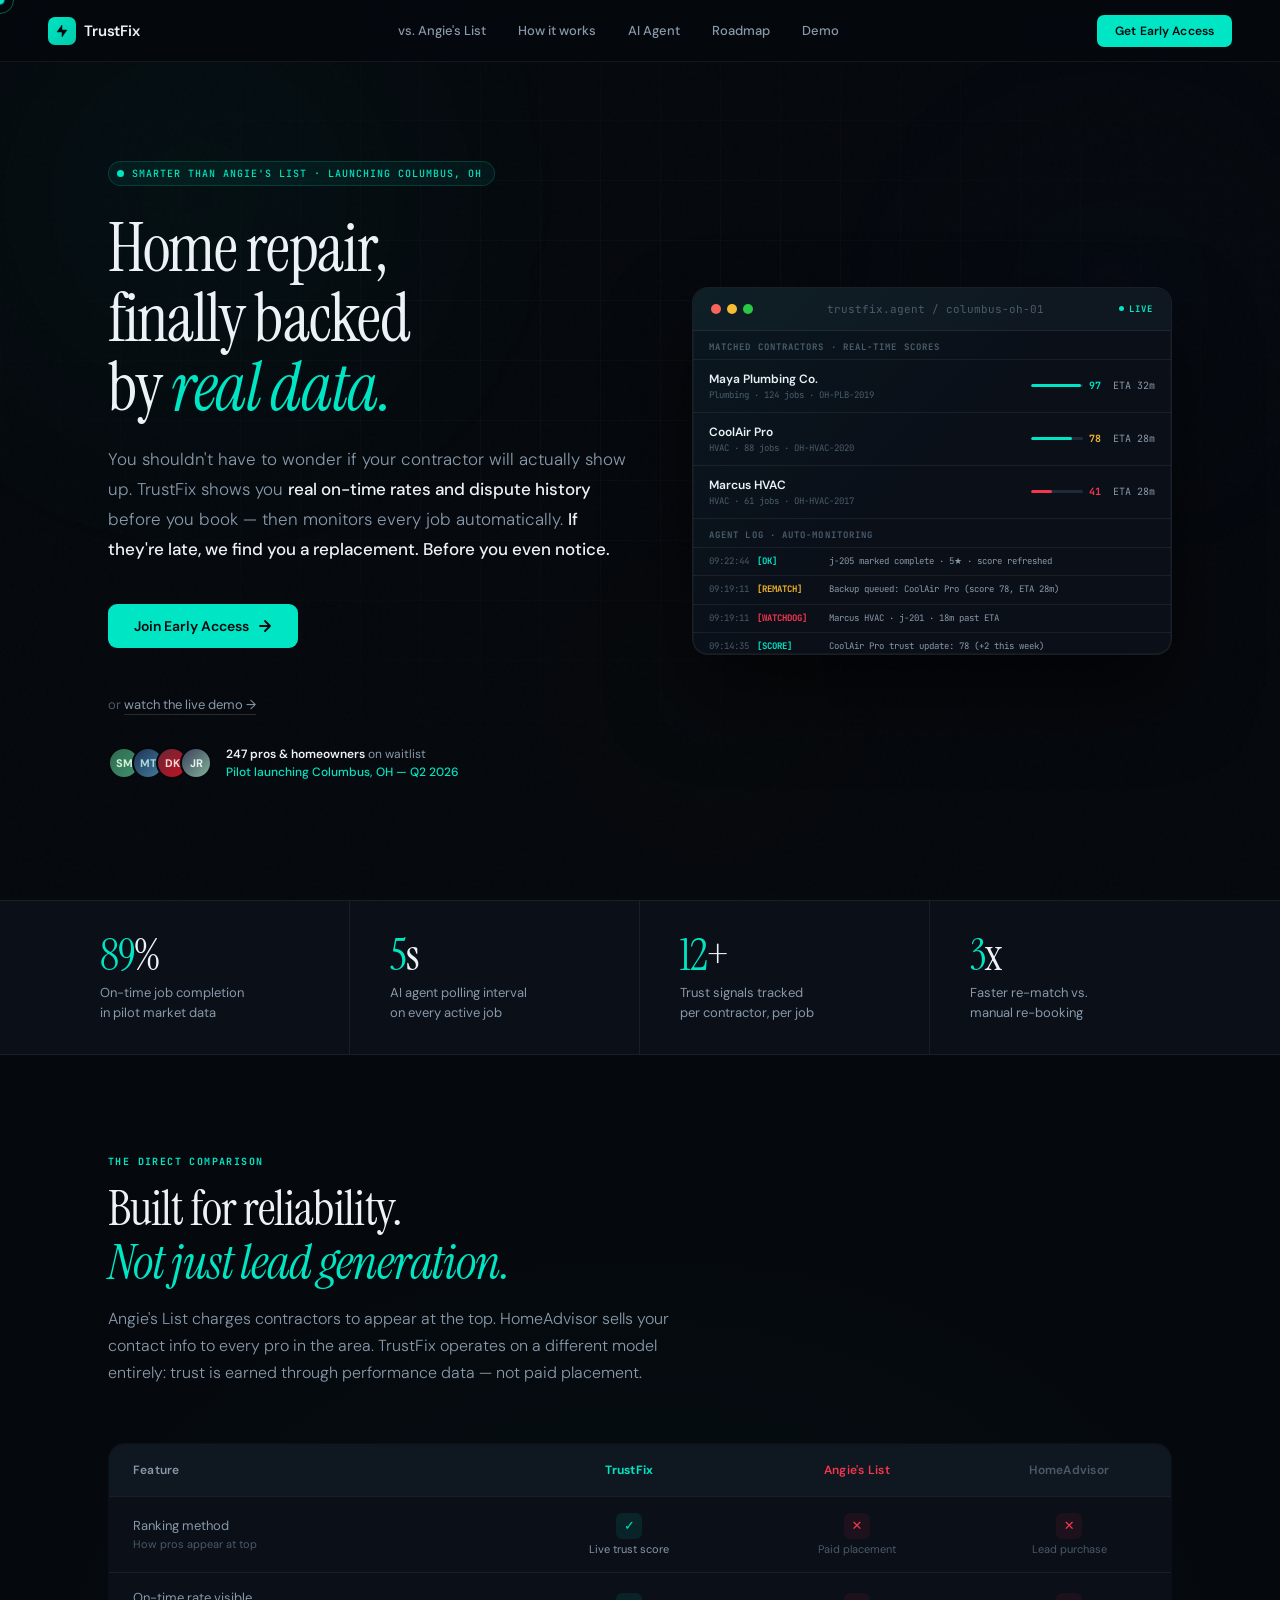
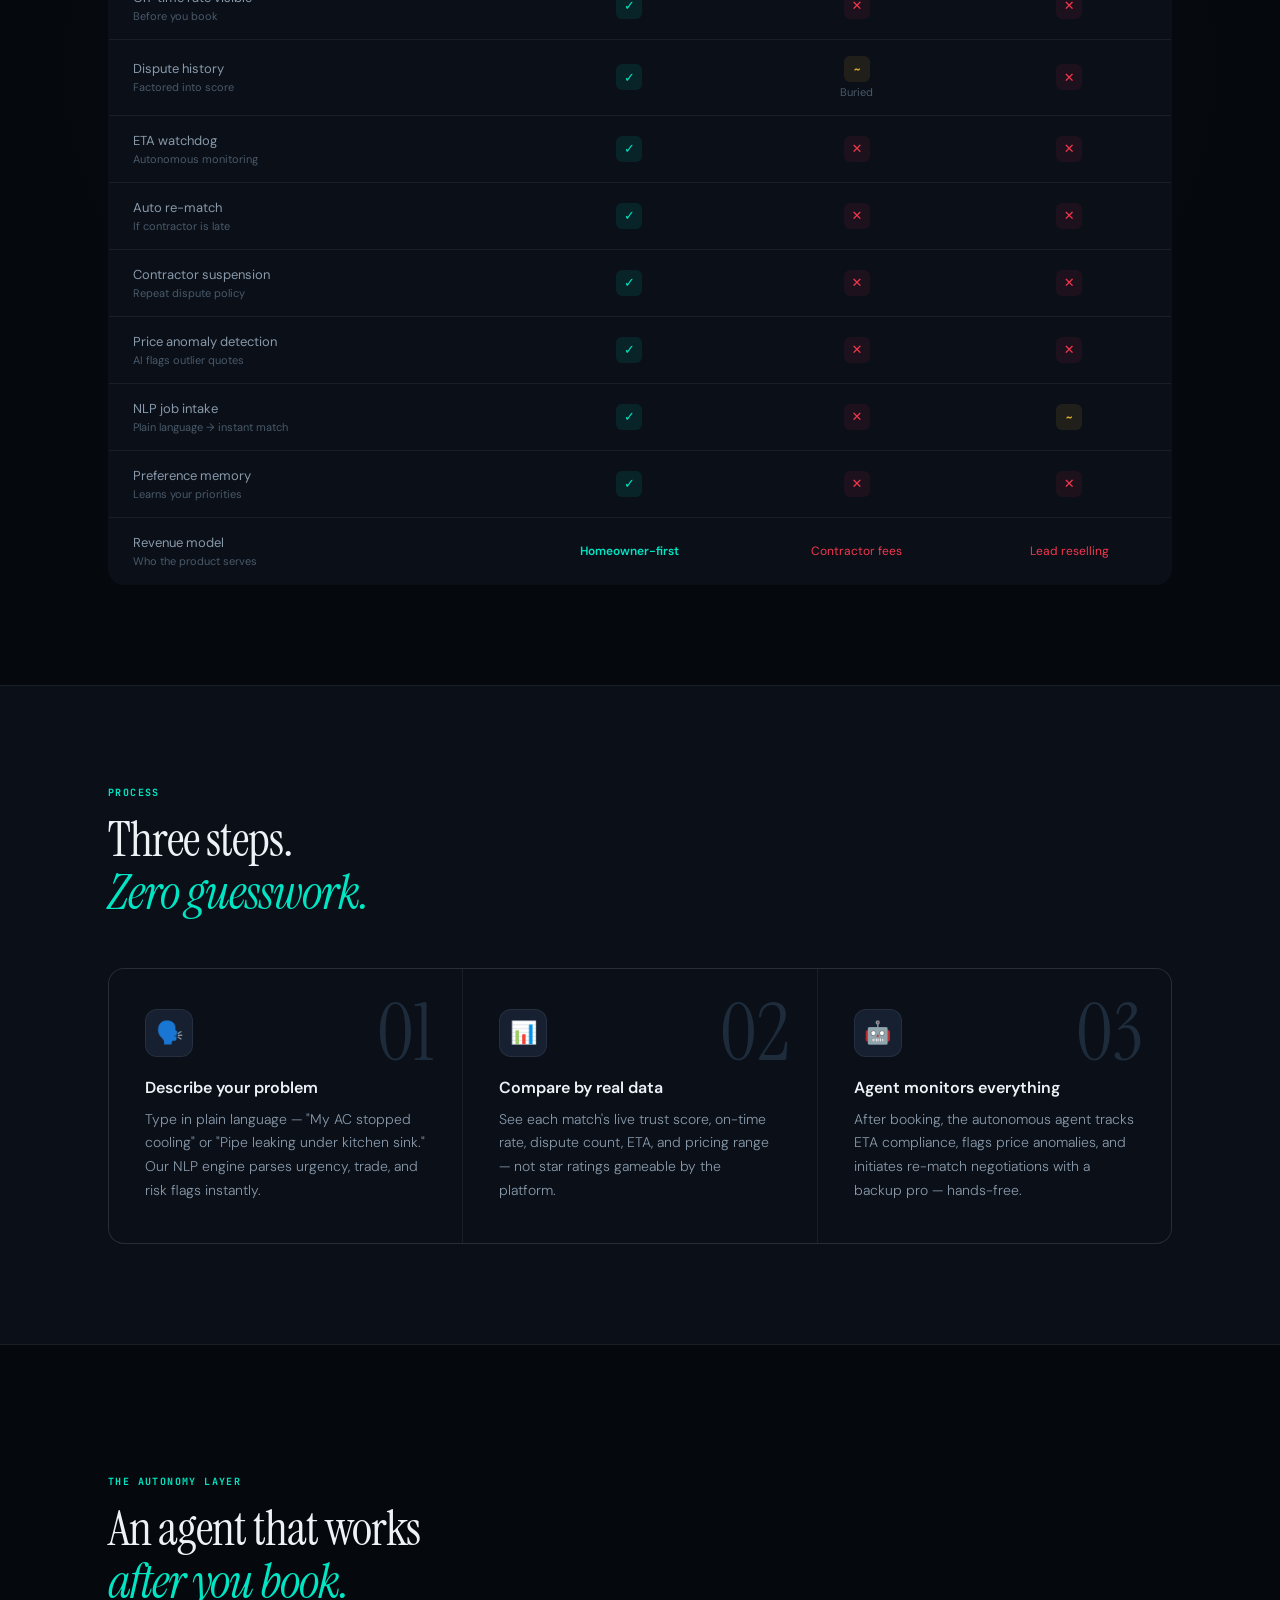
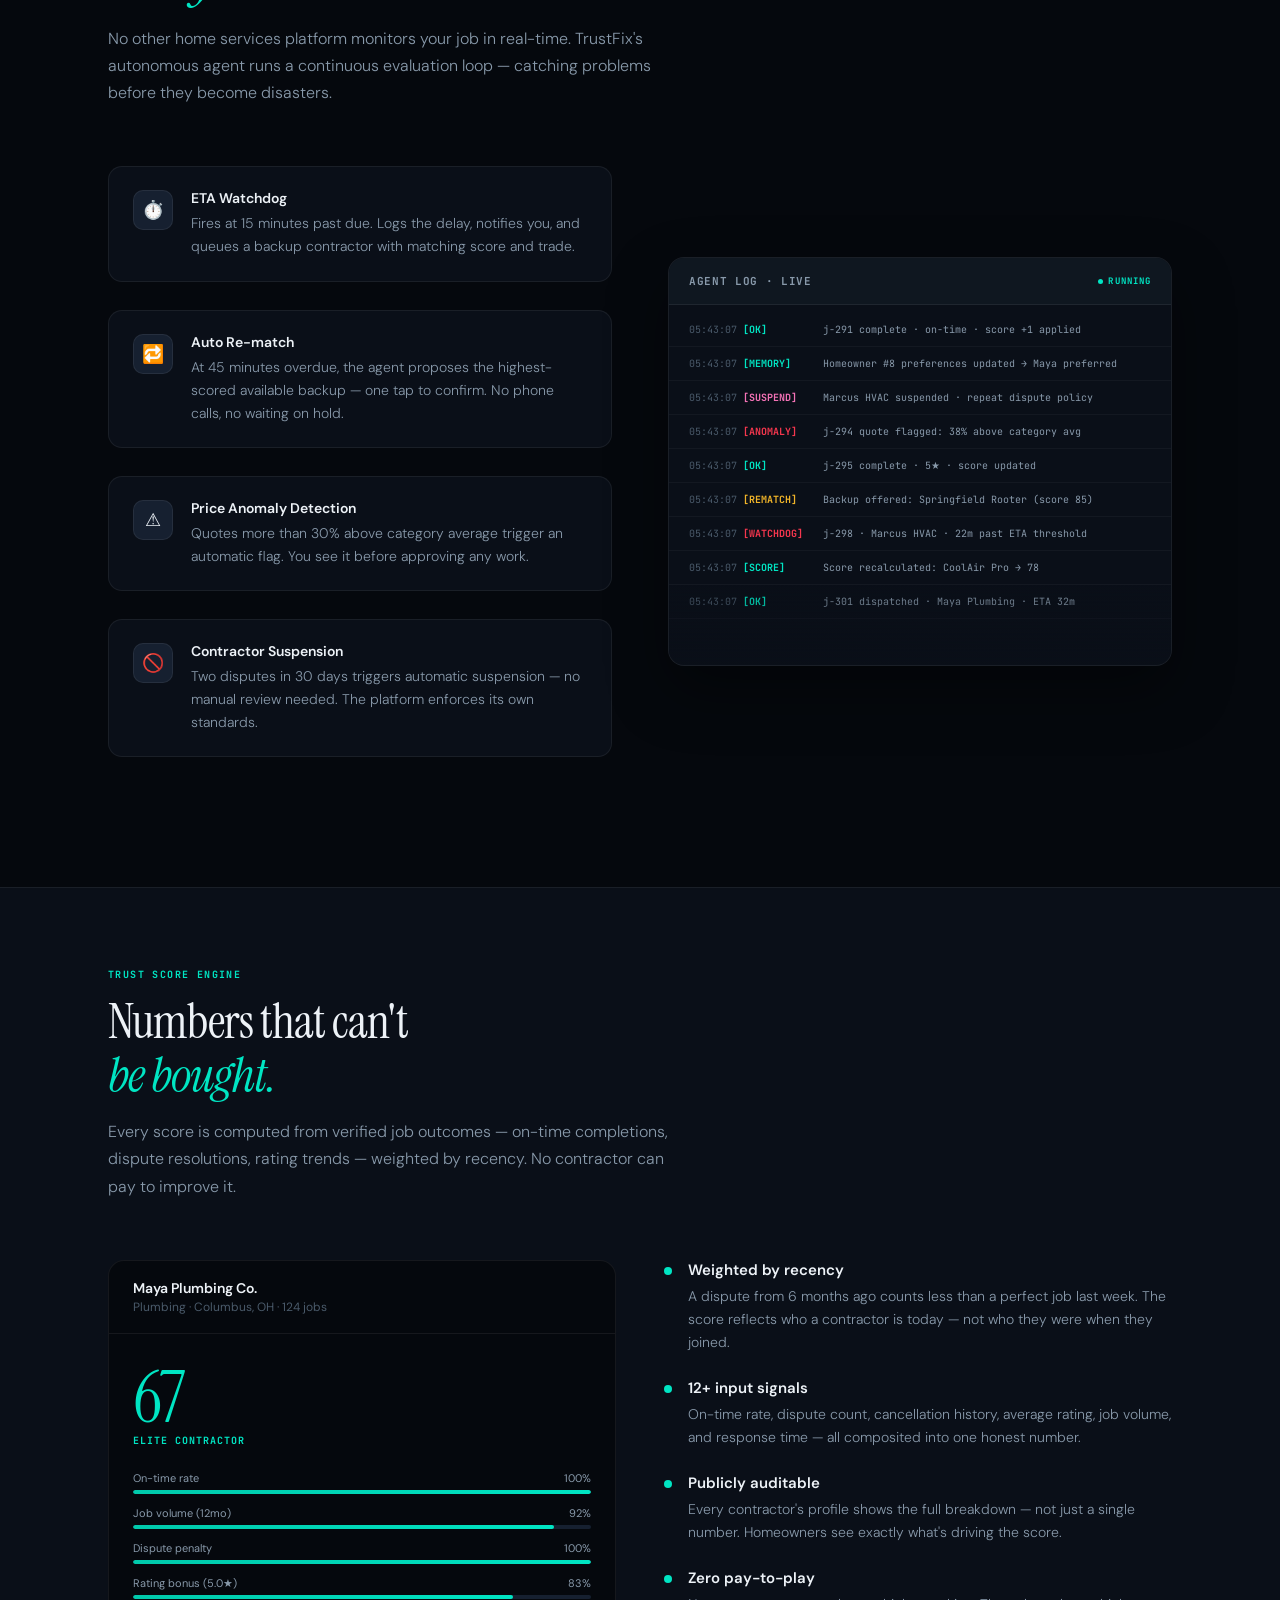
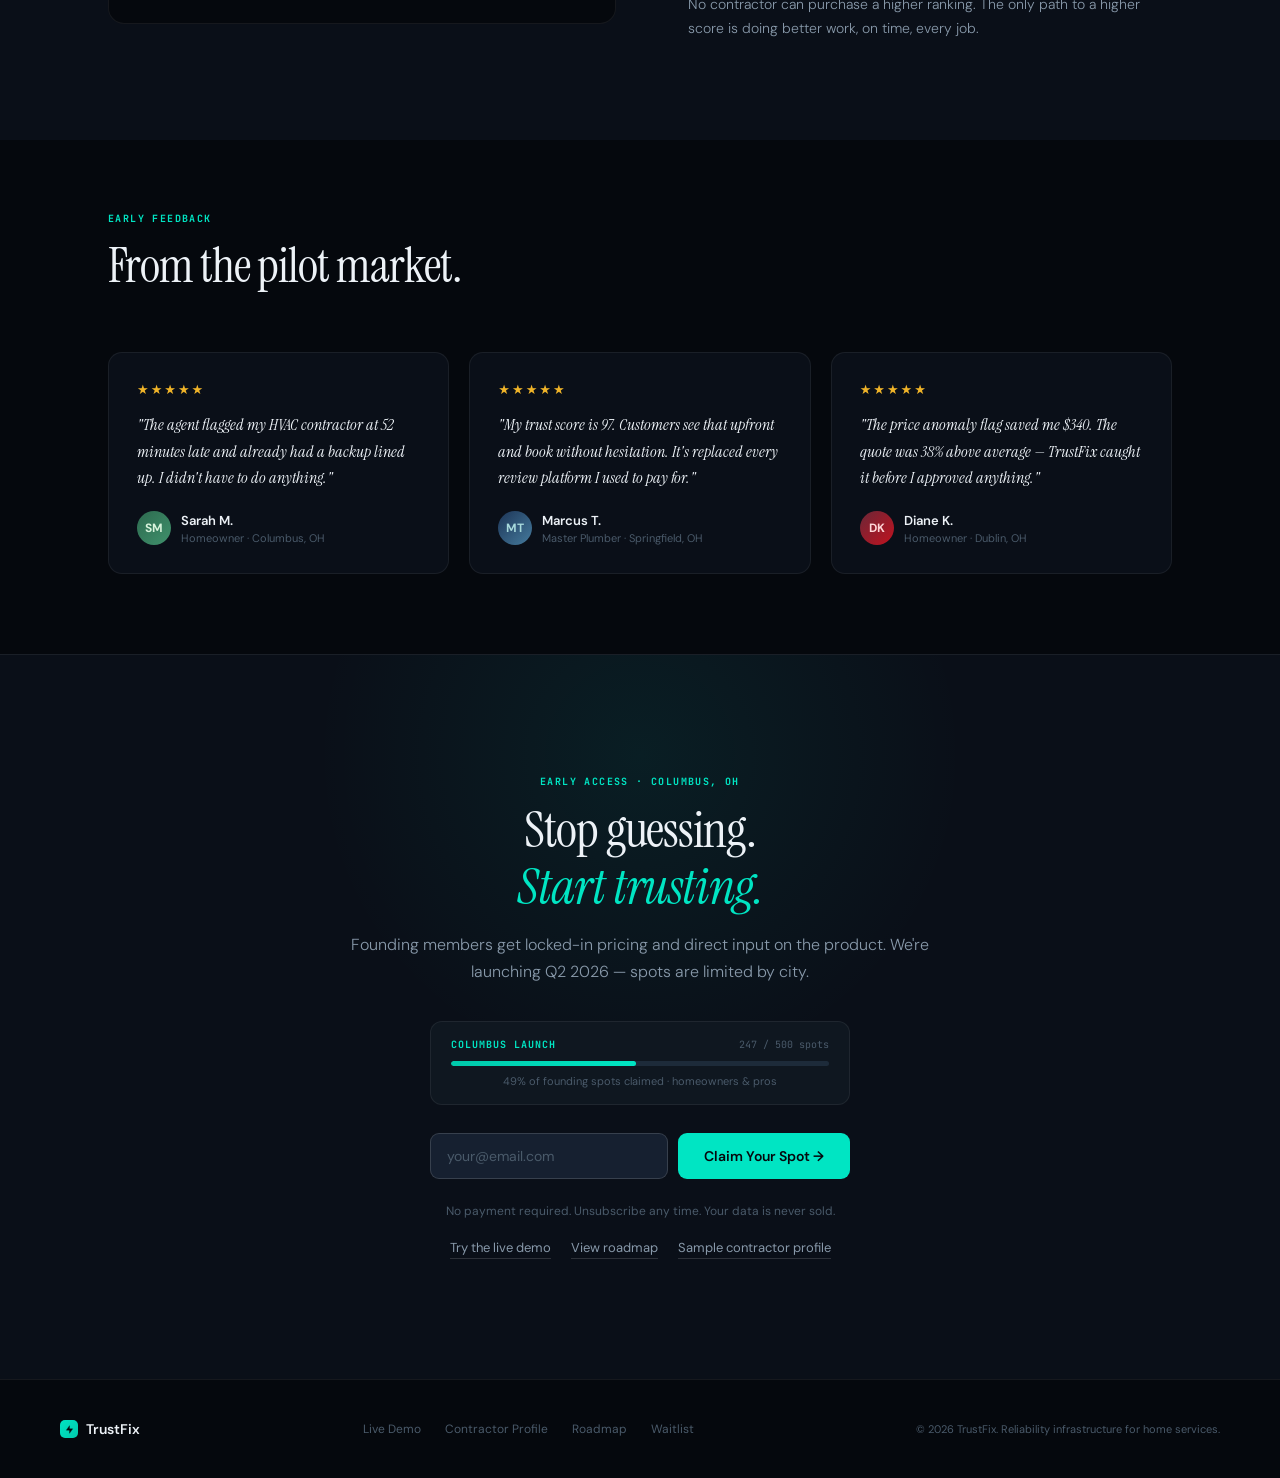
==== commit 87cdb5a1: "Update index.html" ====
--- a/index.html
+++ b/index.html
@@ -89,7 +89,7 @@
   width: 28px; height: 28px; border-radius: 7px;
   background: linear-gradient(135deg, var(--teal), var(--teal-2));
   display: flex; align-items: center; justify-content: center;
-  font-size: 13px;
+  flex-shrink: 0;
 }
 .nav-links { display: flex; align-items: center; gap: 32px; }
 .nav-links a {
@@ -473,12 +473,12 @@
 }
 .step-card:hover .step-icon { border-color: rgba(0,229,195,0.3); background: var(--teal-glow); }
 .step-h3 { font-family: var(--sans); font-size: 16px; font-weight: 600; color: var(--t1); margin-bottom: 10px; }
-.step-p  { font-size: 13px; font-weight: 300; color: var(--t2); line-height: 1.7; }
+.step-p  { font-size: 14px; font-weight: 300; color: var(--t2); line-height: 1.7; }
 
 /* ═══════════════════════════════════════════════
    FEATURES — AGENT ENGINE
 ═══════════════════════════════════════════════ */
-.agent-section { padding: 100px 0; }
+.agent-section { padding: 130px 0; }
 
 .agent-grid {
   display: grid; grid-template-columns: 1fr 1fr;
@@ -508,7 +508,7 @@
 }
 .agent-feat:hover .agent-feat-icon { background: var(--teal-glow); border-color: rgba(0,229,195,0.2); }
 .agent-feat-text h4 { font-size: 14px; font-weight: 600; color: var(--t1); margin-bottom: 5px; }
-.agent-feat-text p  { font-size: 13px; font-weight: 300; color: var(--t2); line-height: 1.65; }
+.agent-feat-text p  { font-size: 14px; font-weight: 300; color: var(--t2); line-height: 1.65; }
 
 /* Live agent log */
 .live-log-card {
@@ -552,7 +552,7 @@
 /* ═══════════════════════════════════════════════
    TRUST SCORE SECTION
 ═══════════════════════════════════════════════ */
-.score-section { padding: 100px 0; background: var(--surface); border-top: 1px solid var(--border); }
+.score-section { padding: 80px 0 100px; background: var(--surface); border-top: 1px solid var(--border); }
 
 .score-demo-grid {
   display: grid; grid-template-columns: 1fr 1fr;
@@ -598,12 +598,12 @@
   background: var(--teal); margin-top: 7px;
 }
 .score-point h4 { font-size: 15px; font-weight: 600; color: var(--t1); margin-bottom: 5px; }
-.score-point p  { font-size: 13px; font-weight: 300; color: var(--t2); line-height: 1.65; }
+.score-point p  { font-size: 14px; font-weight: 300; color: var(--t2); line-height: 1.65; }
 
 /* ═══════════════════════════════════════════════
    TESTIMONIALS
 ═══════════════════════════════════════════════ */
-.testimonials-section { padding: 100px 0; }
+.testimonials-section { padding: 72px 0 80px; }
 
 .testimonials-grid {
   display: grid; grid-template-columns: repeat(3, 1fr);
@@ -728,6 +728,38 @@
   .cta-inner { padding: 0 24px; }
   .cta-form { flex-direction: column; }
 }
+
+/* Mobile hero trust card (shown when terminal is hidden) */
+.hero-mobile-card {
+  display: none;
+  background: var(--surface);
+  border: 1px solid var(--border);
+  border-radius: 14px;
+  padding: 20px;
+  margin-top: 8px;
+}
+.hmc-row {
+  display: flex; align-items: center; justify-content: space-between;
+  padding: 10px 0; border-bottom: 1px solid var(--border);
+}
+.hmc-row:last-child { border-bottom: none; }
+.hmc-name { font-size: 13px; font-weight: 600; color: var(--t1); }
+.hmc-meta { font-size: 11px; color: var(--t3); margin-top: 2px; }
+.hmc-score { font-family: var(--mono); font-size: 16px; font-weight: 700; }
+.hmc-score.high { color: var(--teal); }
+.hmc-score.mid  { color: var(--gold); }
+.hmc-score.low  { color: var(--red); }
+.hmc-label { font-family: var(--mono); font-size: 9px; letter-spacing: 0.08em; text-transform: uppercase; color: var(--t3); margin-top: 1px; text-align: right; }
+.hmc-header { font-family: var(--mono); font-size: 9px; font-weight: 700; letter-spacing: 0.10em; text-transform: uppercase; color: var(--t3); margin-bottom: 4px; }
+.hmc-notif {
+  margin-top: 12px; padding: 10px 12px; border-radius: 9px;
+  background: rgba(245,55,78,0.07); border: 1px solid rgba(245,55,78,0.20);
+  font-size: 11px; color: var(--t2); line-height: 1.5;
+}
+.hmc-notif strong { color: var(--red); font-weight: 600; }
+@media (max-width: 900px) {
+  .hero-mobile-card { display: block; }
+}
   </style>
 </head>
 <body>
@@ -738,7 +770,11 @@
 <!-- ─── NAV ─── -->
 <nav class="nav">
   <a href="index.html" class="nav-logo" style="cursor:none">
-    <span class="nav-logo-mark">⚡</span>
+    <span class="nav-logo-mark">
+      <svg width="14" height="14" viewBox="0 0 14 14" fill="none" xmlns="http://www.w3.org/2000/svg">
+        <path d="M7 1L2 8h5l0 5 5-7H7L7 1z" fill="#05080d" stroke="#05080d" stroke-width="0.5" stroke-linejoin="round"/>
+      </svg>
+    </span>
     TrustFix
   </a>
   <div class="nav-links">
@@ -765,7 +801,7 @@
     <div class="hero-left">
       <div class="hero-eyebrow">
         <span class="hero-eyebrow-dot"></span>
-        <span class="hero-eyebrow-text">Trust Infrastructure · Home Services OS</span>
+        <span class="hero-eyebrow-text">Smarter than Angie's List · Launching Columbus, OH</span>
       </div>
 
       <h1 class="hero-h1">
@@ -775,9 +811,9 @@
       </h1>
 
       <p class="hero-sub">
-        TrustFix replaces the guesswork of Angie's List and HomeAdvisor with
-        <strong>live reliability scores, autonomous job monitoring,</strong> and an
-        AI agent that re-matches you if a contractor is late — before you even notice.
+        You shouldn't have to wonder if your contractor will actually show up.
+        TrustFix shows you <strong>real on-time rates and dispute history</strong> before you book —
+        then monitors every job automatically. <strong>If they're late, we find you a replacement. Before you even notice.</strong>
       </p>
 
       <div class="hero-ctas">
@@ -785,17 +821,43 @@
           Join Early Access
           <svg width="14" height="14" viewBox="0 0 14 14" fill="none"><path d="M2 7h10M7 2l5 5-5 5" stroke="currentColor" stroke-width="1.8" stroke-linecap="round" stroke-linejoin="round"/></svg>
         </a>
-        <a href="demo.html" class="btn-hero-ghost">Watch live demo →</a>
-      </div>
+      </div>
+      <p style="font-size:13px;color:var(--t3);margin-bottom:32px;">
+        or <a href="demo.html" style="color:var(--t2);border-bottom:1px solid var(--border-hi);padding-bottom:1px;transition:color 0.2s;" onmouseover="this.style.color='var(--t1)'" onmouseout="this.style.color='var(--t2)'">watch the live demo →</a>
+      </p>
 
       <div class="hero-social-proof">
         <div class="hero-proof-avatars">
-          <span>🏠</span><span>🔧</span><span>❄️</span><span>🌊</span>
+          <span style="background:linear-gradient(135deg,#2d6a4f,#40916c);color:#d8f3dc;font-family:var(--sans);font-size:11px;font-weight:700;">SM</span>
+          <span style="background:linear-gradient(135deg,#1d3557,#457b9d);color:#a8dadc;font-family:var(--sans);font-size:11px;font-weight:700;">MT</span>
+          <span style="background:linear-gradient(135deg,#6b2737,#c1121f);color:#ffd6d8;font-family:var(--sans);font-size:11px;font-weight:700;">DK</span>
+          <span style="background:linear-gradient(135deg,#3d405b,#81b29a);color:#e8f4f0;font-family:var(--sans);font-size:11px;font-weight:700;">JR</span>
         </div>
         <div class="hero-proof-text">
-          <strong>247 pros & homeowners</strong> already on waitlist<br/>
-          Pilot launching in Columbus, OH — Q2 2026
-        </div>
+          <strong>247 pros &amp; homeowners</strong> on waitlist<br/>
+          <span style="color:var(--teal);font-weight:500;">Pilot launching Columbus, OH — Q2 2026</span>
+        </div>
+      </div>
+    </div>
+
+
+    <!-- Mobile trust card (replaces terminal on small screens) -->
+    <div class="hero-mobile-card">
+      <div class="hmc-header">Live contractor scores · Columbus, OH</div>
+      <div class="hmc-row">
+        <div><div class="hmc-name">Maya Plumbing Co.</div><div class="hmc-meta">Plumbing · 124 jobs</div></div>
+        <div><div class="hmc-score high">97</div><div class="hmc-label">Elite</div></div>
+      </div>
+      <div class="hmc-row">
+        <div><div class="hmc-name">CoolAir Pro</div><div class="hmc-meta">HVAC · 88 jobs</div></div>
+        <div><div class="hmc-score mid">78</div><div class="hmc-label">Strong</div></div>
+      </div>
+      <div class="hmc-row">
+        <div><div class="hmc-name">Springfield Rooter</div><div class="hmc-meta">Plumbing · 67 jobs</div></div>
+        <div><div class="hmc-score high">85</div><div class="hmc-label">Strong</div></div>
+      </div>
+      <div class="hmc-notif">
+        <strong>Agent alert:</strong> Marcus HVAC is 22 min past ETA on job #298. Backup contractor queued automatically.
       </div>
     </div>
 
@@ -1133,7 +1195,7 @@
         <div class="test-stars">★★★★★</div>
         <p class="test-quote">"The agent flagged my HVAC contractor at 52 minutes late and already had a backup lined up. I didn't have to do anything."</p>
         <div class="test-attr">
-          <div class="test-avatar">🏠</div>
+          <div class="test-avatar" style="background:linear-gradient(135deg,#2d6a4f,#40916c);color:#d8f3dc;font-family:var(--sans);font-size:12px;font-weight:700;">SM</div>
           <div>
             <div class="test-name">Sarah M.</div>
             <div class="test-title">Homeowner · Columbus, OH</div>
@@ -1144,7 +1206,7 @@
         <div class="test-stars">★★★★★</div>
         <p class="test-quote">"My trust score is 97. Customers see that upfront and book without hesitation. It's replaced every review platform I used to pay for."</p>
         <div class="test-attr">
-          <div class="test-avatar">🔧</div>
+          <div class="test-avatar" style="background:linear-gradient(135deg,#1d3557,#457b9d);color:#a8dadc;font-family:var(--sans);font-size:12px;font-weight:700;">MT</div>
           <div>
             <div class="test-name">Marcus T.</div>
             <div class="test-title">Master Plumber · Springfield, OH</div>
@@ -1155,7 +1217,7 @@
         <div class="test-stars">★★★★★</div>
         <p class="test-quote">"The price anomaly flag saved me $340. The quote was 38% above average — TrustFix caught it before I approved anything."</p>
         <div class="test-attr">
-          <div class="test-avatar">👩‍💼</div>
+          <div class="test-avatar" style="background:linear-gradient(135deg,#6b2737,#c1121f);color:#ffd6d8;font-family:var(--sans);font-size:12px;font-weight:700;">DK</div>
           <div>
             <div class="test-name">Diane K.</div>
             <div class="test-title">Homeowner · Dublin, OH</div>
@@ -1169,26 +1231,38 @@
 <!-- ─── CTA ─── -->
 <section class="cta-section">
   <div class="cta-inner">
-    <p class="section-kicker" style="text-align:center">Early access</p>
+    <p class="section-kicker" style="text-align:center">Early access · Columbus, OH</p>
     <h2 class="cta-h2">
-      Launching Q2 2026<br/>in <em>Columbus, OH.</em>
+      Stop guessing.<br/><em>Start trusting.</em>
     </h2>
     <p class="cta-sub">
-      Join the waitlist and get founding member pricing, priority access, and direct input into the product roadmap.
+      Founding members get locked-in pricing and direct input on the product. We're launching Q2 2026 — spots are limited by city.
     </p>
+
+    <!-- Waitlist momentum bar -->
+    <div style="max-width:420px;margin:0 auto 28px;background:var(--surface-2);border:1px solid var(--border);border-radius:12px;padding:16px 20px;">
+      <div style="display:flex;justify-content:space-between;align-items:center;margin-bottom:10px;">
+        <span style="font-family:var(--mono);font-size:10px;font-weight:700;color:var(--teal);text-transform:uppercase;letter-spacing:0.10em;">Columbus Launch</span>
+        <span style="font-family:var(--mono);font-size:10px;color:var(--t3);">247 / 500 spots</span>
+      </div>
+      <div style="height:5px;background:var(--surface-4);border-radius:3px;overflow:hidden;">
+        <div id="cta-progress-fill" style="height:100%;width:0%;background:linear-gradient(90deg,var(--teal-2),var(--teal));border-radius:3px;transition:width 1.2s var(--ease-out-expo);"></div>
+      </div>
+      <p style="font-size:11px;color:var(--t3);margin-top:8px;">49% of founding spots claimed · homeowners &amp; pros</p>
+    </div>
 
     <form class="cta-form" onsubmit="handleCtaSubmit(event)">
       <input type="email" class="cta-email" placeholder="your@email.com" id="cta-email" required />
       <a href="waitlist.html" class="btn-hero-primary" style="white-space:nowrap">
-        Reserve Spot →
+        Claim Your Spot →
       </a>
     </form>
 
-    <p class="cta-disclaimer">No payment required. Unsubscribe any time.</p>
+    <p class="cta-disclaimer">No payment required. Unsubscribe any time. Your data is never sold.</p>
     <div class="cta-links">
-      <a href="demo.html">Try the demo</a>
+      <a href="demo.html">Try the live demo</a>
       <a href="roadmap.html">View roadmap</a>
-      <a href="contractor.html?id=1">Contractor profile</a>
+      <a href="contractor.html?id=1">Sample contractor profile</a>
     </div>
   </div>
 </section>
@@ -1197,7 +1271,9 @@
 <footer class="footer">
   <div class="footer-inner">
     <div class="footer-logo">
-      <span class="footer-logo-dot"></span>
+      <span style="width:18px;height:18px;border-radius:5px;background:linear-gradient(135deg,var(--teal),var(--teal-2));display:inline-flex;align-items:center;justify-content:center;flex-shrink:0;">
+        <svg width="9" height="9" viewBox="0 0 14 14" fill="none"><path d="M7 1L2 8h5l0 5 5-7H7L7 1z" fill="#05080d" stroke="#05080d" stroke-width="0.5" stroke-linejoin="round"/></svg>
+      </span>
       TrustFix
     </div>
     <div class="footer-links">
@@ -1327,6 +1403,17 @@
   window.location.href='waitlist.html';
 }
 
+/* CTA progress bar on scroll */
+const obsCtaProg = new IntersectionObserver(entries => entries.forEach(e => {
+  if (e.isIntersecting) {
+    const fill = document.getElementById('cta-progress-fill');
+    if (fill) fill.style.width = '49%';
+    obsCtaProg.unobserve(e.target);
+  }
+}), {threshold: 0.3});
+const ctaSection = document.querySelector('.cta-section');
+if (ctaSection) obsCtaProg.observe(ctaSection);
+
 /* Nav scroll */
 window.addEventListener('scroll',()=>{
   const nav=document.querySelector('.nav');
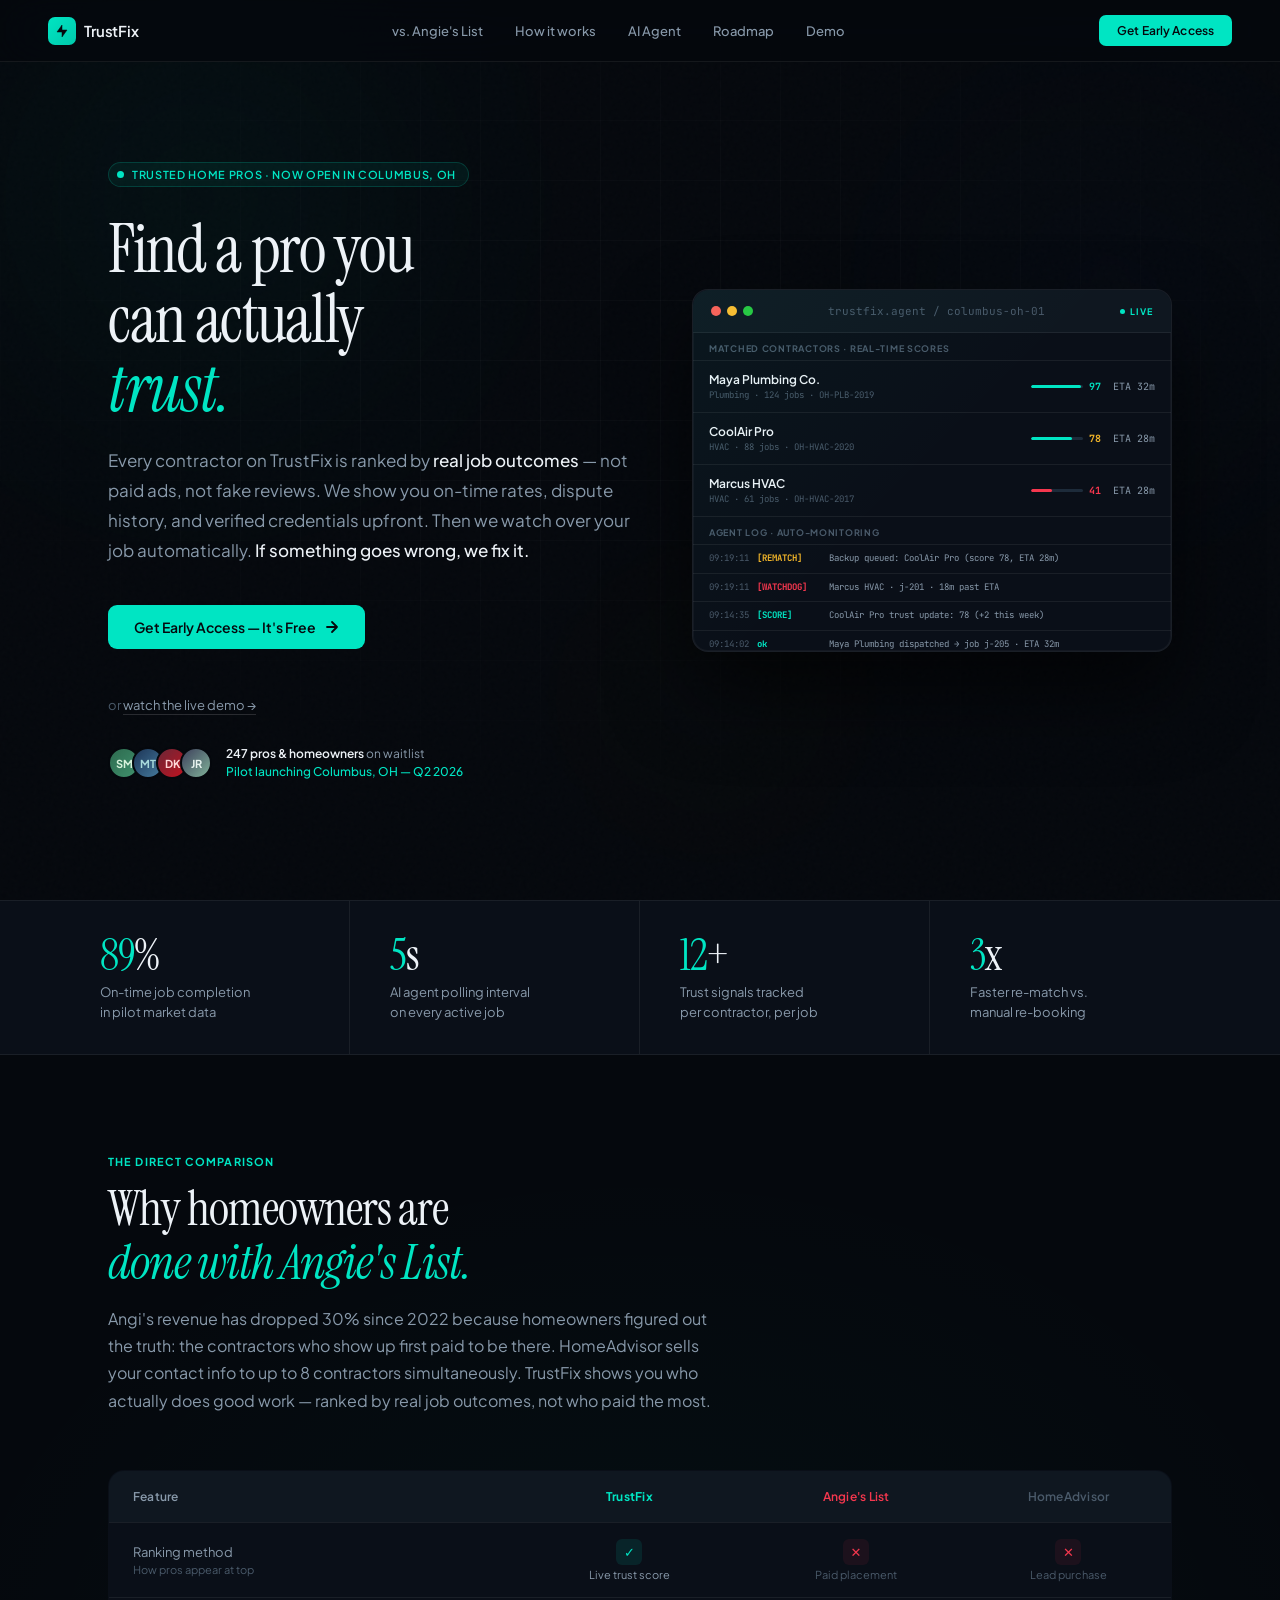
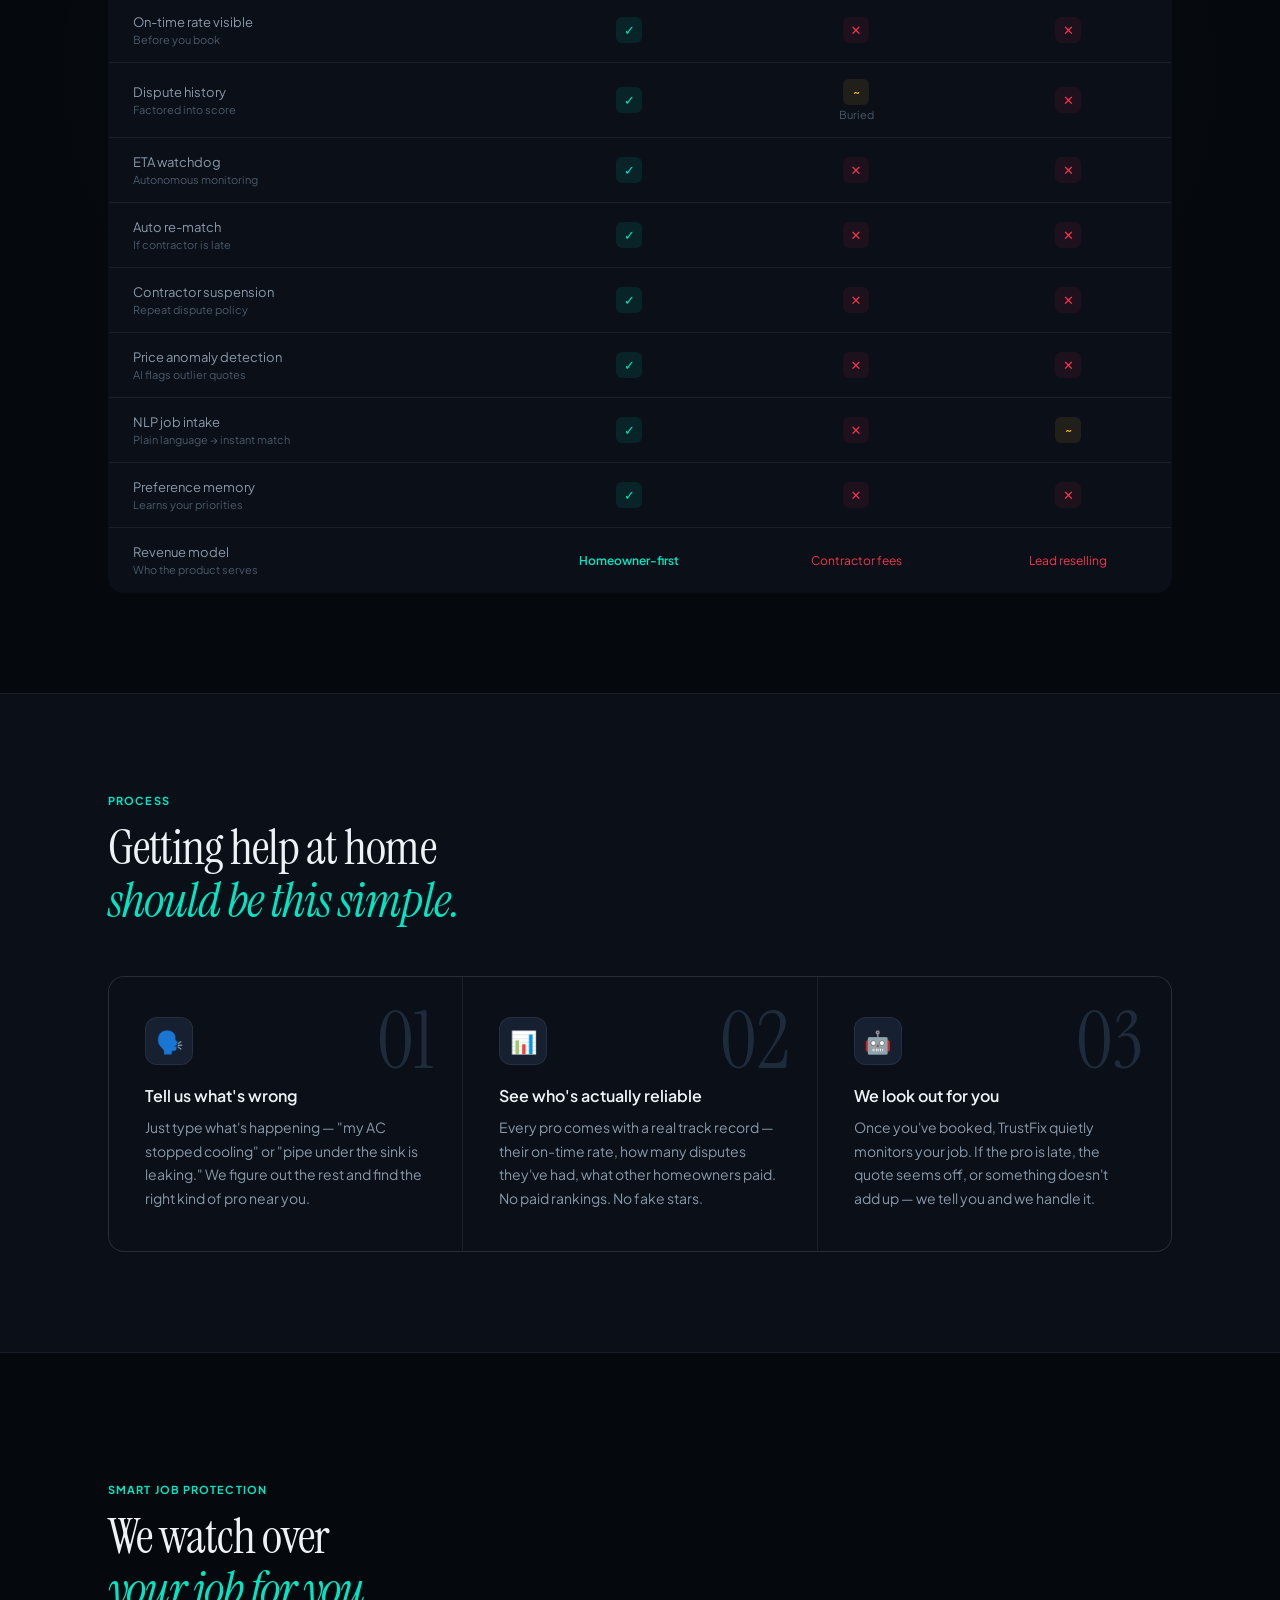
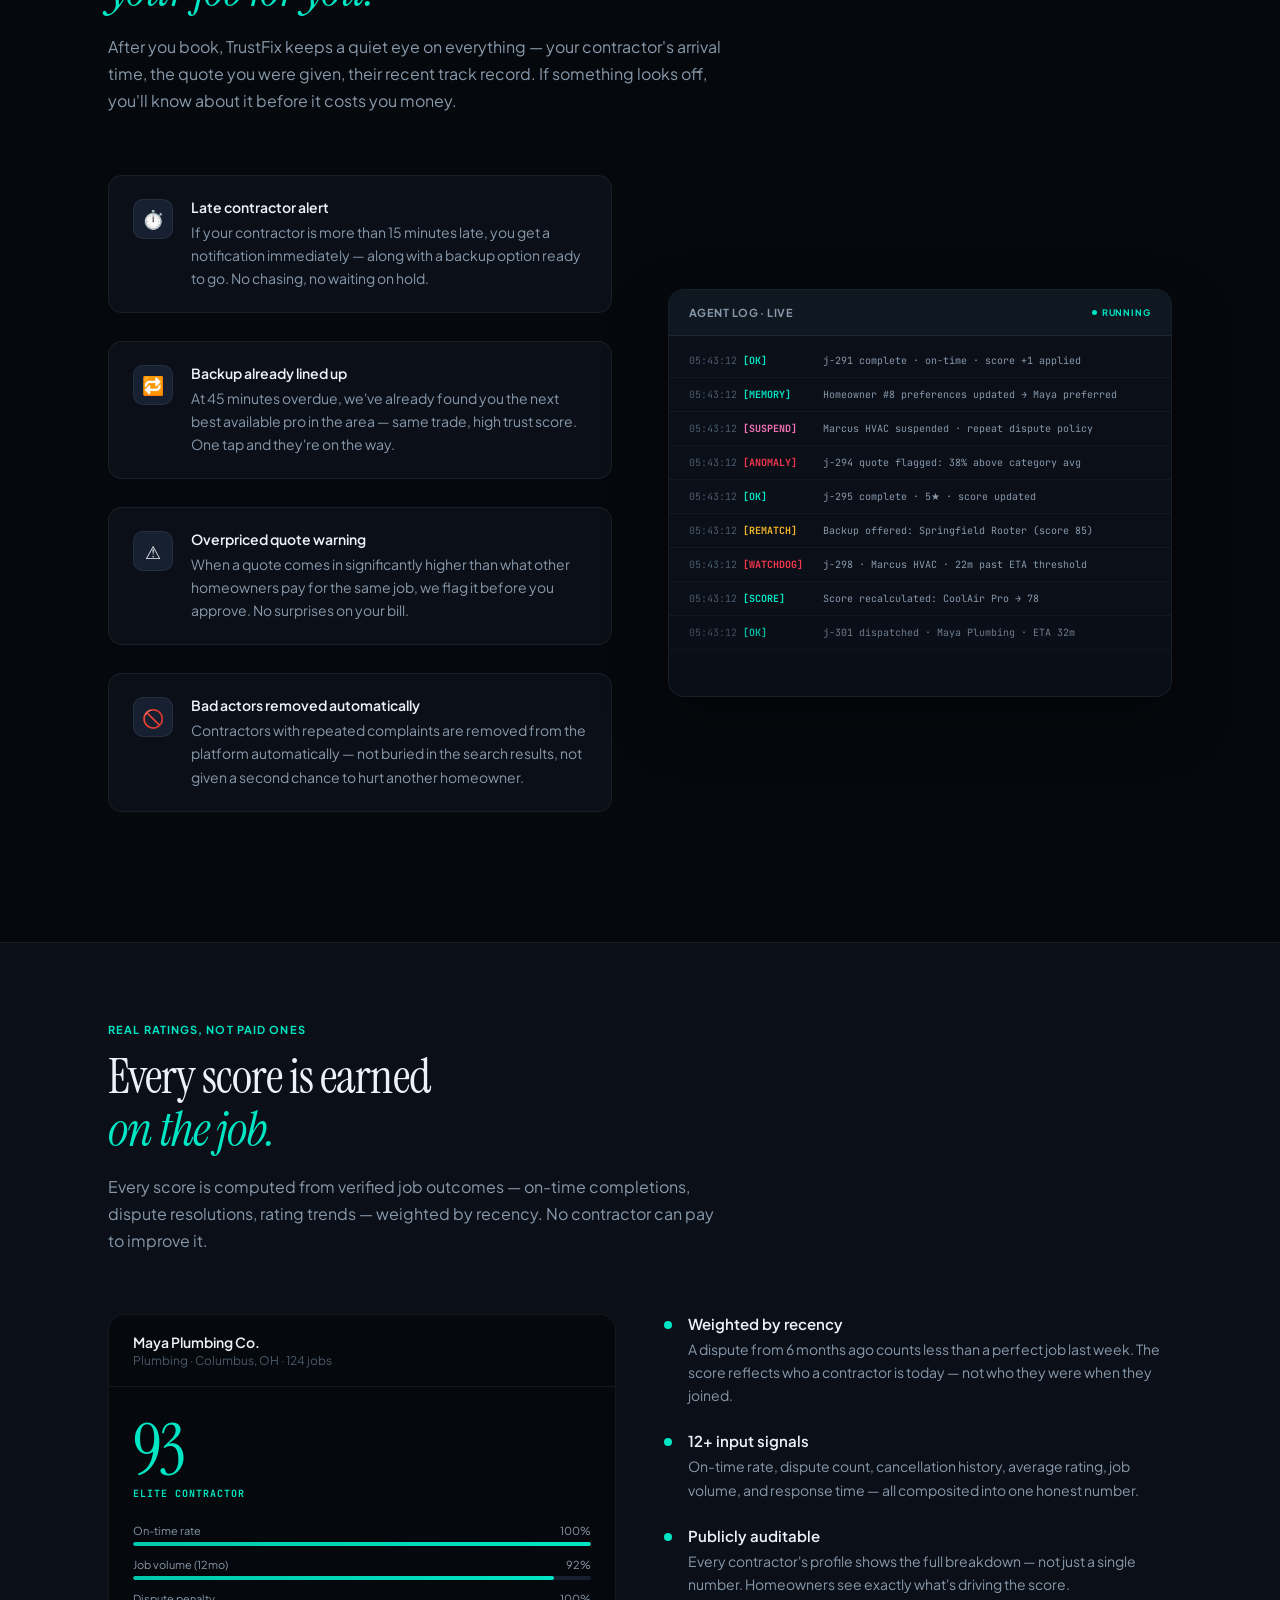
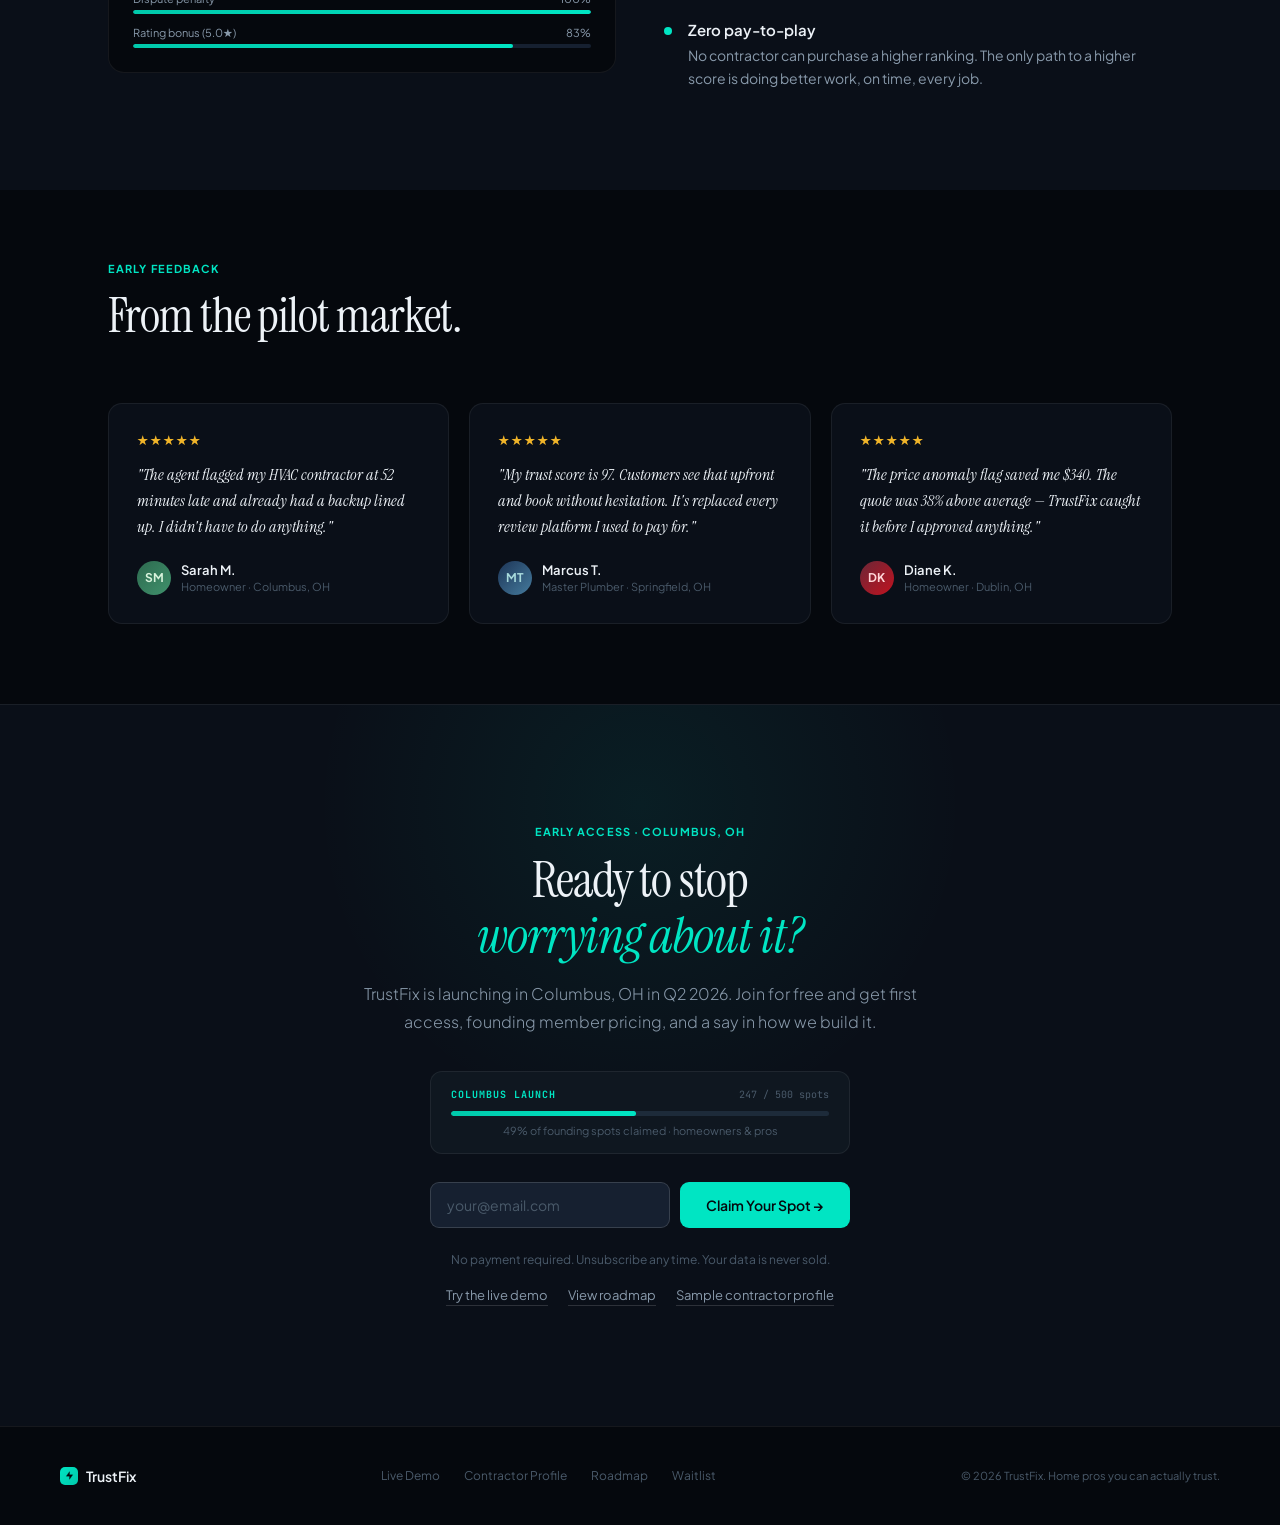
==== commit cddf461a: "Update index.html" ====
--- a/index.html
+++ b/index.html
@@ -3,10 +3,10 @@
 <head>
   <meta charset="UTF-8" />
   <meta name="viewport" content="width=device-width, initial-scale=1.0" />
-  <title>TrustFix — Reliability Infrastructure for Home Services</title>
+  <title>TrustFix — Find a Home Pro You Can Actually Trust</title>
   <link rel="preconnect" href="https://fonts.googleapis.com" />
   <link rel="preconnect" href="https://fonts.gstatic.com" crossorigin />
-  <link href="https://fonts.googleapis.com/css2?family=Instrument+Serif:ital@0;1&family=DM+Sans:wght@300;400;500;600&family=JetBrains+Mono:wght@400;500;700&display=swap" rel="stylesheet" />
+  <link href="https://fonts.googleapis.com/css2?family=Instrument+Serif:ital@0;1&family=Plus+Jakarta+Sans:wght@300;400;500;600;700&family=JetBrains+Mono:wght@400;500;700&display=swap" rel="stylesheet" />
   <style>
 /* ═══════════════════════════════════════════════
    TOKENS
@@ -34,7 +34,7 @@
   --t3: #4a5a6a;
   --t4: #28384a;
   --serif: 'Instrument Serif', Georgia, serif;
-  --sans:  'DM Sans', system-ui, sans-serif;
+  --sans:  'Plus Jakarta Sans', system-ui, sans-serif;
   --mono:  'JetBrains Mono', 'Fira Code', monospace;
   --ease-out-expo: cubic-bezier(0.16,1,0.3,1);
 }
@@ -51,12 +51,7 @@
 a { text-decoration: none; color: inherit; }
 img { display: block; max-width: 100%; }
 
-/* ═══════════════════════════════════════════════
-   CURSOR
-═══════════════════════════════════════════════ */
-body { cursor: none; }
-#cur      { position:fixed;z-index:9999;width:9px;height:9px;background:var(--teal);border-radius:50%;pointer-events:none;transform:translate(-50%,-50%);mix-blend-mode:screen;transition:transform 0.08s ease; }
-#cur-ring { position:fixed;z-index:9998;width:28px;height:28px;border:1px solid rgba(0,229,195,0.4);border-radius:50%;pointer-events:none;transform:translate(-50%,-50%);transition:left 0.13s var(--ease-out-expo),top 0.13s var(--ease-out-expo); }
+/* cursor: using browser default */
 
 /* ═══════════════════════════════════════════════
    NOISE OVERLAY
@@ -82,7 +77,7 @@
 }
 .nav-logo {
   font-family: var(--sans); font-size: 15px; font-weight: 600;
-  letter-spacing: -0.01em; color: var(--t1); cursor: none;
+  letter-spacing: -0.01em; color: var(--t1);
   display: flex; align-items: center; gap: 8px;
 }
 .nav-logo-mark {
@@ -94,7 +89,7 @@
 .nav-links { display: flex; align-items: center; gap: 32px; }
 .nav-links a {
   font-size: 13px; font-weight: 500; color: var(--t2);
-  transition: color 0.2s; cursor: none;
+  transition: color 0.2s;
 }
 .nav-links a:hover { color: var(--t1); }
 .nav-cta {
@@ -105,7 +100,7 @@
   padding: 8px 18px; border-radius: 7px;
   background: var(--teal); color: var(--void);
   transition: background 0.2s, transform 0.15s;
-  cursor: none;
+ 
 }
 .btn-nav:hover { background: #00ffd8; transform: translateY(-1px); }
 
@@ -167,8 +162,8 @@
   animation: pulse-teal 1.8s infinite;
 }
 .hero-eyebrow-text {
-  font-family: var(--mono); font-size: 10px; font-weight: 500;
-  letter-spacing: 0.10em; color: var(--teal); text-transform: uppercase;
+  font-family: var(--sans); font-size: 11px; font-weight: 600;
+  letter-spacing: 0.06em; color: var(--teal); text-transform: uppercase;
 }
 @keyframes pulse-teal {
   0%,100% { box-shadow: 0 0 0 0 rgba(0,229,195,0.5); }
@@ -186,7 +181,7 @@
 .hero-h1 em { font-style: italic; color: var(--teal); }
 
 .hero-sub {
-  font-size: 17px; font-weight: 300; line-height: 1.75;
+  font-size: 17px; font-weight: 400; line-height: 1.75;
   color: var(--t2); max-width: 48ch; margin-bottom: 40px;
 }
 .hero-sub strong { color: var(--t1); font-weight: 500; }
@@ -199,7 +194,7 @@
   background: var(--teal); color: var(--void);
   font-family: var(--sans); font-size: 14px; font-weight: 600;
   transition: background 0.2s, transform 0.15s, box-shadow 0.2s;
-  cursor: none;
+ 
 }
 .btn-hero-primary:hover { background: #00ffd8; transform: translateY(-2px); box-shadow: 0 12px 32px rgba(0,229,195,0.28); }
 
@@ -209,7 +204,7 @@
   border: 1px solid var(--border-hi); color: var(--t2);
   font-family: var(--sans); font-size: 14px; font-weight: 500;
   transition: color 0.2s, border-color 0.2s, background 0.2s;
-  cursor: none;
+ 
 }
 .btn-hero-ghost:hover { color: var(--t1); border-color: rgba(255,255,255,0.25); background: rgba(255,255,255,0.03); }
 
@@ -265,16 +260,16 @@
 }
 .term-live {
   display:flex;align-items:center;gap:5px;
-  font-family:var(--mono);font-size:9px;font-weight:700;
-  color:var(--teal);text-transform:uppercase;letter-spacing:0.12em;
+  font-family:var(--sans);font-size:9px;font-weight:700;
+  color:var(--teal);text-transform:uppercase;letter-spacing:0.10em;
 }
 .term-live::before { content:'';width:5px;height:5px;border-radius:50%;background:var(--teal);animation:pulse-teal 1.4s infinite; }
 
 /* Contractor rows */
 .term-section-label {
   padding: 10px 16px 6px;
-  font-family: var(--mono); font-size: 9px; font-weight: 700;
-  letter-spacing: 0.12em; color: var(--t3); text-transform: uppercase;
+  font-family: var(--sans); font-size: 9px; font-weight: 700;
+  letter-spacing: 0.08em; color: var(--t3); text-transform: uppercase;
   border-bottom: 1px solid var(--border);
 }
 .term-contractor-row {
@@ -371,8 +366,8 @@
 .section-inner { max-width: 1160px; margin: 0 auto; padding: 0 48px; }
 
 .section-kicker {
-  font-family: var(--mono); font-size: 10px; font-weight: 700;
-  letter-spacing: 0.14em; color: var(--teal); text-transform: uppercase;
+  font-family: var(--sans); font-size: 11px; font-weight: 700;
+  letter-spacing: 0.10em; color: var(--teal); text-transform: uppercase;
   margin-bottom: 14px;
 }
 .section-h2 {
@@ -382,7 +377,7 @@
 }
 .section-h2 em { font-style: italic; color: var(--teal); }
 .section-sub {
-  font-size: 16px; font-weight: 300; color: var(--t2);
+  font-size: 16px; font-weight: 400; color: var(--t2);
   line-height: 1.7; max-width: 52ch; margin-bottom: 56px;
 }
 
@@ -473,7 +468,7 @@
 }
 .step-card:hover .step-icon { border-color: rgba(0,229,195,0.3); background: var(--teal-glow); }
 .step-h3 { font-family: var(--sans); font-size: 16px; font-weight: 600; color: var(--t1); margin-bottom: 10px; }
-.step-p  { font-size: 14px; font-weight: 300; color: var(--t2); line-height: 1.7; }
+.step-p  { font-size: 14px; font-weight: 400; color: var(--t2); line-height: 1.7; }
 
 /* ═══════════════════════════════════════════════
    FEATURES — AGENT ENGINE
@@ -508,7 +503,7 @@
 }
 .agent-feat:hover .agent-feat-icon { background: var(--teal-glow); border-color: rgba(0,229,195,0.2); }
 .agent-feat-text h4 { font-size: 14px; font-weight: 600; color: var(--t1); margin-bottom: 5px; }
-.agent-feat-text p  { font-size: 14px; font-weight: 300; color: var(--t2); line-height: 1.65; }
+.agent-feat-text p  { font-size: 14px; font-weight: 400; color: var(--t2); line-height: 1.65; }
 
 /* Live agent log */
 .live-log-card {
@@ -524,7 +519,7 @@
   border-bottom: 1px solid var(--border);
   display: flex; align-items: center; justify-content: space-between;
 }
-.live-log-title { font-family: var(--mono); font-size: 11px; font-weight: 700; color: var(--t2); letter-spacing: 0.06em; }
+.live-log-title { font-family: var(--sans); font-size: 11px; font-weight: 700; color: var(--t2); letter-spacing: 0.04em; }
 .live-log-body { height: 360px; overflow: hidden; position: relative; padding: 8px 0; }
 .live-log-line {
   display: flex; gap: 10px; padding: 9px 20px;
@@ -598,7 +593,7 @@
   background: var(--teal); margin-top: 7px;
 }
 .score-point h4 { font-size: 15px; font-weight: 600; color: var(--t1); margin-bottom: 5px; }
-.score-point p  { font-size: 14px; font-weight: 300; color: var(--t2); line-height: 1.65; }
+.score-point p  { font-size: 14px; font-weight: 400; color: var(--t2); line-height: 1.65; }
 
 /* ═══════════════════════════════════════════════
    TESTIMONIALS
@@ -669,14 +664,14 @@
   background: var(--surface-3); border: 1px solid var(--border-hi);
   color: var(--t1); font-family: var(--sans); font-size: 14px;
   outline: none; transition: border-color 0.2s;
-  cursor: none;
+ 
 }
 .cta-email:focus { border-color: rgba(0,229,195,0.5); }
 .cta-email::placeholder { color: var(--t3); }
 
 .cta-disclaimer { font-size: 12px; color: var(--t3); }
 .cta-links { display: flex; justify-content: center; gap: 20px; margin-top: 20px; }
-.cta-links a { font-size: 13px; color: var(--t2); border-bottom: 1px solid var(--border-hi); padding-bottom: 2px; transition: color 0.2s; cursor: none; }
+.cta-links a { font-size: 13px; color: var(--t2); border-bottom: 1px solid var(--border-hi); padding-bottom: 2px; transition: color 0.2s; }
 .cta-links a:hover { color: var(--t1); }
 
 /* ═══════════════════════════════════════════════
@@ -694,7 +689,7 @@
 .footer-logo { font-family: var(--sans); font-size: 14px; font-weight: 600; color: var(--t1); display: flex; align-items: center; gap: 8px; }
 .footer-logo-dot { width: 7px; height: 7px; border-radius: 50%; background: var(--teal); }
 .footer-links { display: flex; gap: 24px; flex-wrap: wrap; }
-.footer-links a { font-size: 12px; color: var(--t3); transition: color 0.2s; cursor: none; }
+.footer-links a { font-size: 12px; color: var(--t3); transition: color 0.2s; }
 .footer-links a:hover { color: var(--t2); }
 .footer-copy { font-size: 11px; color: var(--t3); }
 
@@ -764,8 +759,6 @@
 </head>
 <body>
 
-<div id="cur"></div>
-<div id="cur-ring"></div>
 
 <!-- ─── NAV ─── -->
 <nav class="nav">
@@ -801,24 +794,24 @@
     <div class="hero-left">
       <div class="hero-eyebrow">
         <span class="hero-eyebrow-dot"></span>
-        <span class="hero-eyebrow-text">Smarter than Angie's List · Launching Columbus, OH</span>
+        <span class="hero-eyebrow-text">Trusted home pros · Now open in Columbus, OH</span>
       </div>
 
       <h1 class="hero-h1">
-        Home repair,<br/>
-        finally backed<br/>
-        by <em>real data.</em>
+        Find a pro you<br/>
+        can actually<br/>
+        <em>trust.</em>
       </h1>
 
       <p class="hero-sub">
-        You shouldn't have to wonder if your contractor will actually show up.
-        TrustFix shows you <strong>real on-time rates and dispute history</strong> before you book —
-        then monitors every job automatically. <strong>If they're late, we find you a replacement. Before you even notice.</strong>
+        Every contractor on TrustFix is ranked by <strong>real job outcomes</strong> — not paid ads, not fake reviews.
+        We show you on-time rates, dispute history, and verified credentials upfront.
+        Then we watch over your job automatically. <strong>If something goes wrong, we fix it.</strong>
       </p>
 
       <div class="hero-ctas">
         <a href="waitlist.html" class="btn-hero-primary">
-          Join Early Access
+          Get Early Access — It's Free
           <svg width="14" height="14" viewBox="0 0 14 14" fill="none"><path d="M2 7h10M7 2l5 5-5 5" stroke="currentColor" stroke-width="1.8" stroke-linecap="round" stroke-linejoin="round"/></svg>
         </a>
       </div>
@@ -940,10 +933,10 @@
   <div class="section-inner">
     <p class="section-kicker reveal">The direct comparison</p>
     <h2 class="section-h2 reveal reveal-delay-1">
-      Built for reliability.<br/><em>Not just lead generation.</em>
+      Why homeowners are<br/><em>done with Angie's List.</em>
     </h2>
     <p class="section-sub reveal reveal-delay-2">
-      Angie's List charges contractors to appear at the top. HomeAdvisor sells your contact info to every pro in the area. TrustFix operates on a different model entirely: trust is earned through performance data — not paid placement.
+      Angi's revenue has dropped 30% since 2022 because homeowners figured out the truth: the contractors who show up first paid to be there. HomeAdvisor sells your contact info to up to 8 contractors simultaneously. TrustFix shows you who actually does good work — ranked by real job outcomes, not who paid the most.
     </p>
 
     <div class="reveal reveal-delay-3">
@@ -1028,27 +1021,27 @@
   <div class="section-inner">
     <p class="section-kicker reveal">Process</p>
     <h2 class="section-h2 reveal reveal-delay-1">
-      Three steps.<br/><em>Zero guesswork.</em>
+      Getting help at home<br/><em>should be this simple.</em>
     </h2>
 
     <div class="steps-grid" style="margin-top:48px">
       <div class="step-card reveal">
         <div class="step-num">01</div>
         <div class="step-icon">🗣️</div>
-        <h3 class="step-h3">Describe your problem</h3>
-        <p class="step-p">Type in plain language — "My AC stopped cooling" or "Pipe leaking under kitchen sink." Our NLP engine parses urgency, trade, and risk flags instantly.</p>
+        <h3 class="step-h3">Tell us what's wrong</h3>
+        <p class="step-p">Just type what's happening — "my AC stopped cooling" or "pipe under the sink is leaking." We figure out the rest and find the right kind of pro near you.</p>
       </div>
       <div class="step-card reveal reveal-delay-1">
         <div class="step-num">02</div>
         <div class="step-icon">📊</div>
-        <h3 class="step-h3">Compare by real data</h3>
-        <p class="step-p">See each match's live trust score, on-time rate, dispute count, ETA, and pricing range — not star ratings gameable by the platform.</p>
+        <h3 class="step-h3">See who's actually reliable</h3>
+        <p class="step-p">Every pro comes with a real track record — their on-time rate, how many disputes they've had, what other homeowners paid. No paid rankings. No fake stars.</p>
       </div>
       <div class="step-card reveal reveal-delay-2">
         <div class="step-num">03</div>
         <div class="step-icon">🤖</div>
-        <h3 class="step-h3">Agent monitors everything</h3>
-        <p class="step-p">After booking, the autonomous agent tracks ETA compliance, flags price anomalies, and initiates re-match negotiations with a backup pro — hands-free.</p>
+        <h3 class="step-h3">We look out for you</h3>
+        <p class="step-p">Once you've booked, TrustFix quietly monitors your job. If the pro is late, the quote seems off, or something doesn't add up — we tell you and we handle it.</p>
       </div>
     </div>
   </div>
@@ -1057,40 +1050,40 @@
 <!-- ─── AGENT ENGINE ─── -->
 <section class="agent-section" id="agent">
   <div class="section-inner">
-    <p class="section-kicker reveal">The Autonomy Layer</p>
+    <p class="section-kicker reveal">Smart job protection</p>
     <h2 class="section-h2 reveal reveal-delay-1">
-      An agent that works<br/><em>after you book.</em>
+      We watch over<br/><em>your job for you.</em>
     </h2>
-    <p class="section-sub reveal reveal-delay-2">No other home services platform monitors your job in real-time. TrustFix's autonomous agent runs a continuous evaluation loop — catching problems before they become disasters.</p>
+    <p class="section-sub reveal reveal-delay-2">After you book, TrustFix keeps a quiet eye on everything — your contractor's arrival time, the quote you were given, their recent track record. If something looks off, you'll know about it before it costs you money.</p>
 
     <div class="agent-grid">
       <div class="agent-features">
         <div class="agent-feat reveal">
           <div class="agent-feat-icon">⏱️</div>
           <div class="agent-feat-text">
-            <h4>ETA Watchdog</h4>
-            <p>Fires at 15 minutes past due. Logs the delay, notifies you, and queues a backup contractor with matching score and trade.</p>
+            <h4>Late contractor alert</h4>
+            <p>If your contractor is more than 15 minutes late, you get a notification immediately — along with a backup option ready to go. No chasing, no waiting on hold.</p>
           </div>
         </div>
         <div class="agent-feat reveal reveal-delay-1">
           <div class="agent-feat-icon">🔁</div>
           <div class="agent-feat-text">
-            <h4>Auto Re-match</h4>
-            <p>At 45 minutes overdue, the agent proposes the highest-scored available backup — one tap to confirm. No phone calls, no waiting on hold.</p>
+            <h4>Backup already lined up</h4>
+            <p>At 45 minutes overdue, we've already found you the next best available pro in the area — same trade, high trust score. One tap and they're on the way.</p>
           </div>
         </div>
         <div class="agent-feat reveal reveal-delay-2">
           <div class="agent-feat-icon">⚠️</div>
           <div class="agent-feat-text">
-            <h4>Price Anomaly Detection</h4>
-            <p>Quotes more than 30% above category average trigger an automatic flag. You see it before approving any work.</p>
+            <h4>Overpriced quote warning</h4>
+            <p>When a quote comes in significantly higher than what other homeowners pay for the same job, we flag it before you approve. No surprises on your bill.</p>
           </div>
         </div>
         <div class="agent-feat reveal reveal-delay-3">
           <div class="agent-feat-icon">🚫</div>
           <div class="agent-feat-text">
-            <h4>Contractor Suspension</h4>
-            <p>Two disputes in 30 days triggers automatic suspension — no manual review needed. The platform enforces its own standards.</p>
+            <h4>Bad actors removed automatically</h4>
+            <p>Contractors with repeated complaints are removed from the platform automatically — not buried in the search results, not given a second chance to hurt another homeowner.</p>
           </div>
         </div>
       </div>
@@ -1112,9 +1105,9 @@
 <!-- ─── TRUST SCORE ─── -->
 <section class="score-section">
   <div class="section-inner">
-    <p class="section-kicker reveal">Trust Score Engine</p>
+    <p class="section-kicker reveal">Real ratings, not paid ones</p>
     <h2 class="section-h2 reveal reveal-delay-1">
-      Numbers that can't<br/><em>be bought.</em>
+      Every score is earned<br/><em>on the job.</em>
     </h2>
     <p class="section-sub reveal reveal-delay-2">Every score is computed from verified job outcomes — on-time completions, dispute resolutions, rating trends — weighted by recency. No contractor can pay to improve it.</p>
 
@@ -1233,10 +1226,10 @@
   <div class="cta-inner">
     <p class="section-kicker" style="text-align:center">Early access · Columbus, OH</p>
     <h2 class="cta-h2">
-      Stop guessing.<br/><em>Start trusting.</em>
+      Ready to stop<br/><em>worrying about it?</em>
     </h2>
     <p class="cta-sub">
-      Founding members get locked-in pricing and direct input on the product. We're launching Q2 2026 — spots are limited by city.
+      TrustFix is launching in Columbus, OH in Q2 2026. Join for free and get first access, founding member pricing, and a say in how we build it.
     </p>
 
     <!-- Waitlist momentum bar -->
@@ -1282,21 +1275,13 @@
       <a href="roadmap.html">Roadmap</a>
       <a href="waitlist.html">Waitlist</a>
     </div>
-    <p class="footer-copy">© 2026 TrustFix. Reliability infrastructure for home services.</p>
+    <p class="footer-copy">© 2026 TrustFix. Home pros you can actually trust.</p>
   </div>
 </footer>
 
 <!-- ─── SCRIPTS ─── -->
 <script>
-/* Cursor */
-const cur=document.getElementById('cur'),ring=document.getElementById('cur-ring');
-let mx=0,my=0,rx=0,ry=0;
-document.addEventListener('mousemove',e=>{mx=e.clientX;my=e.clientY;cur.style.left=mx+'px';cur.style.top=my+'px';});
-(function loopRing(){rx+=(mx-rx)*0.12;ry+=(my-ry)*0.12;ring.style.left=rx+'px';ring.style.top=ry+'px';requestAnimationFrame(loopRing);})();
-document.querySelectorAll('a,button,input').forEach(el=>{
-  el.addEventListener('mouseenter',()=>{cur.style.transform='translate(-50%,-50%) scale(2.5)';ring.style.transform='translate(-50%,-50%) scale(1.4)';});
-  el.addEventListener('mouseleave',()=>{cur.style.transform='translate(-50%,-50%) scale(1)';ring.style.transform='translate(-50%,-50%) scale(1)';});
-});
+/* using default browser cursor */
 
 /* Scroll reveal */
 const obsReveal=new IntersectionObserver(entries=>entries.forEach(e=>{if(e.isIntersecting)e.target.classList.add('v');}),{threshold:0.08});
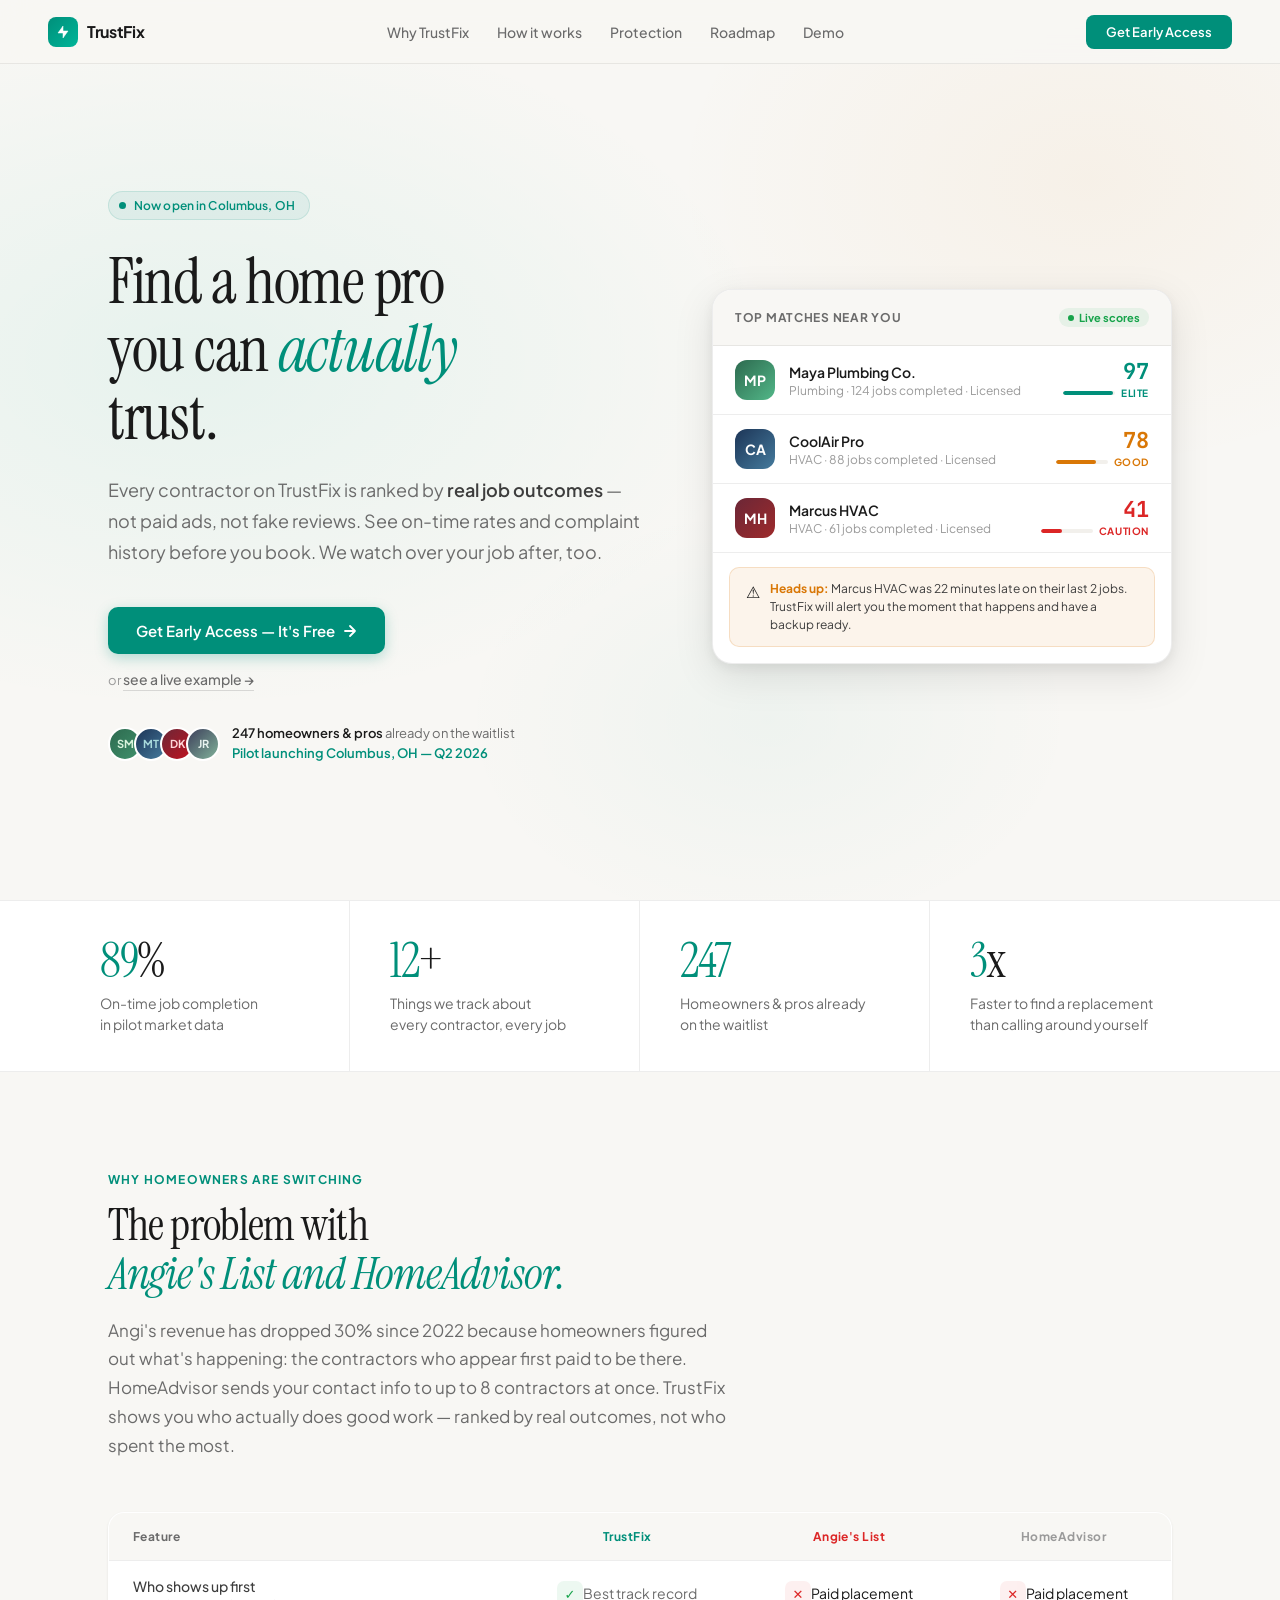
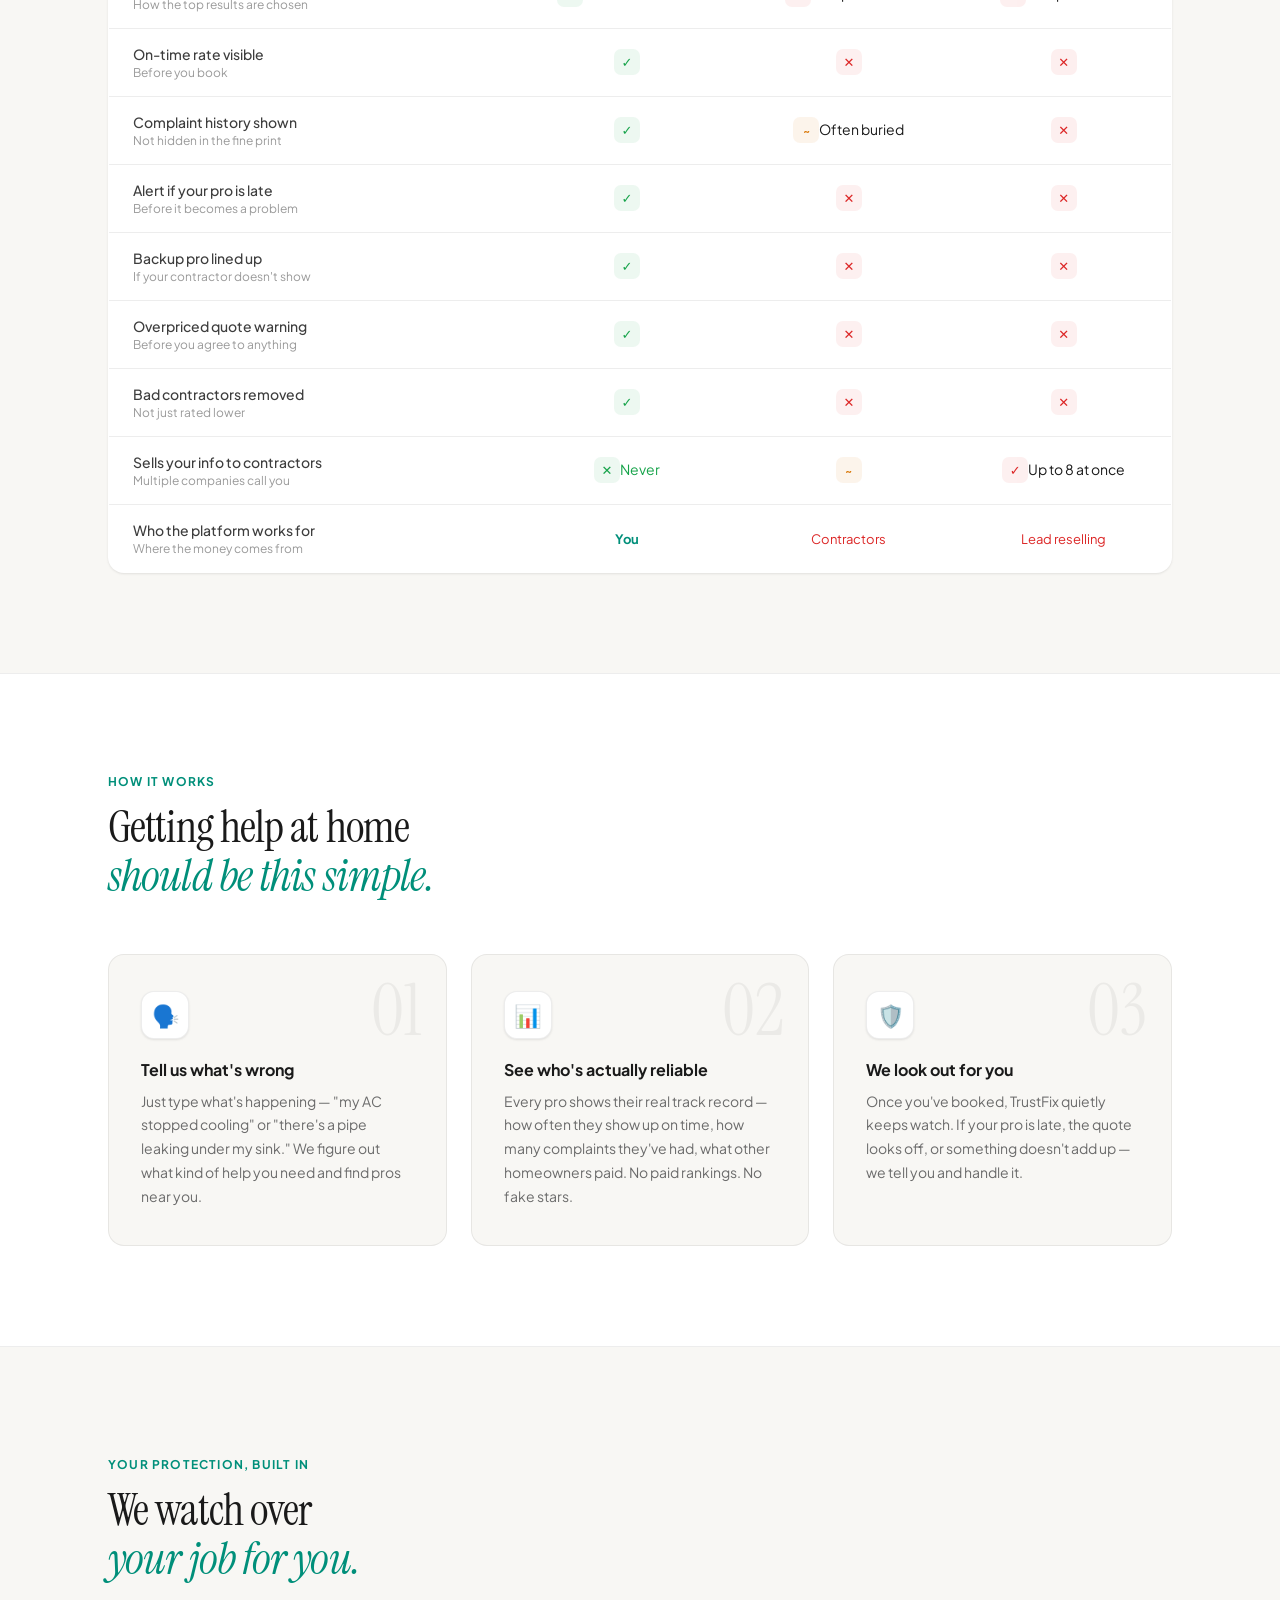
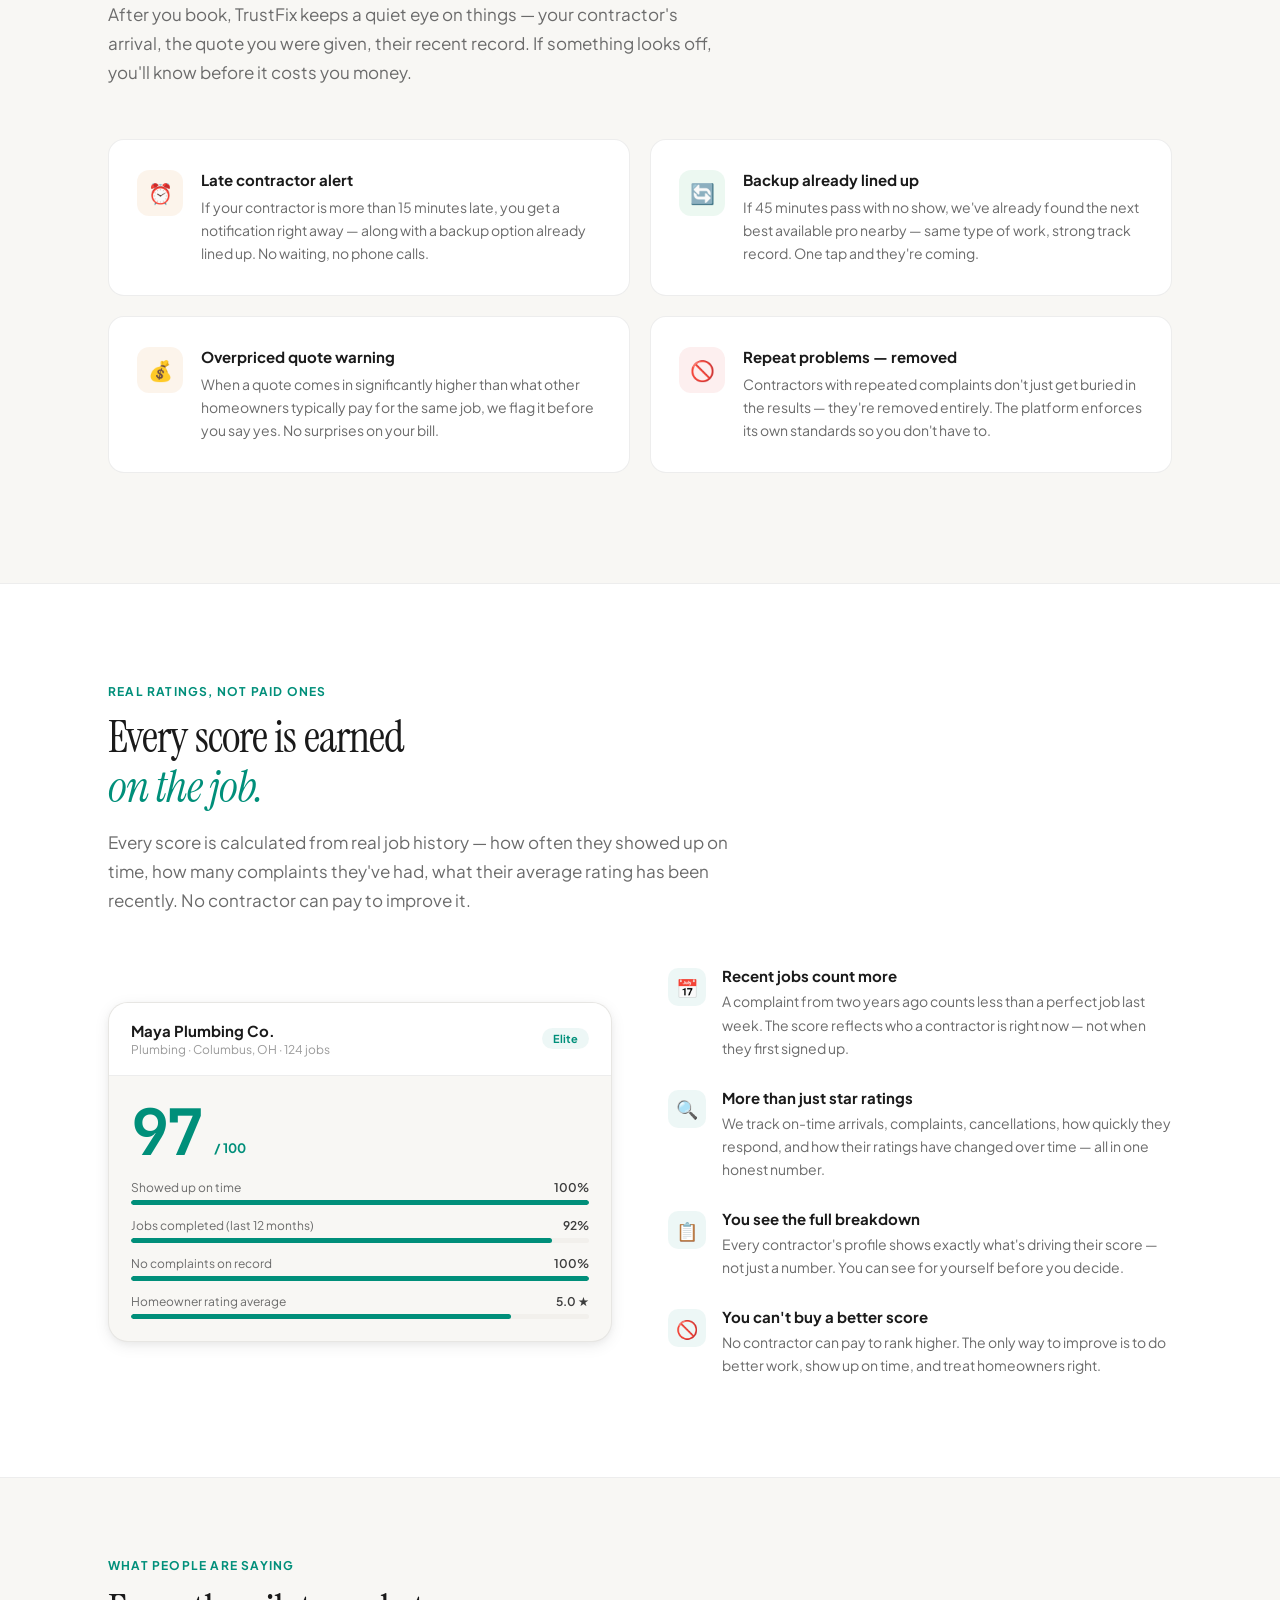
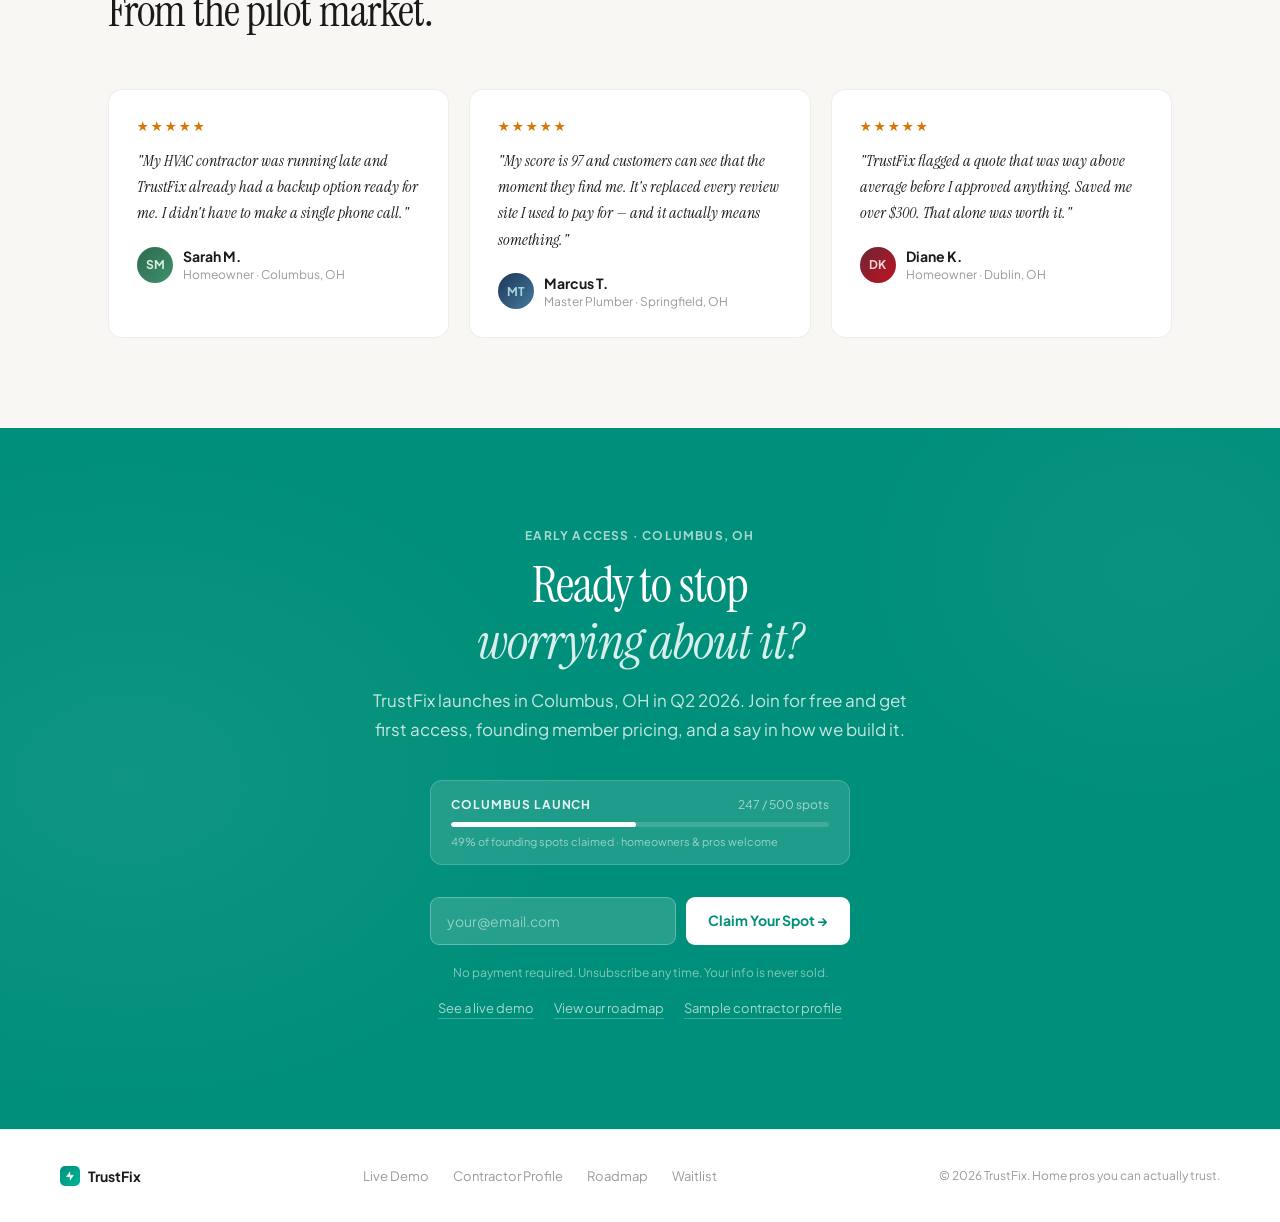
==== commit 344d80c8: "Update index.html" ====
--- a/index.html
+++ b/index.html
@@ -8,310 +8,292 @@
   <link rel="preconnect" href="https://fonts.gstatic.com" crossorigin />
   <link href="https://fonts.googleapis.com/css2?family=Instrument+Serif:ital@0;1&family=Plus+Jakarta+Sans:wght@300;400;500;600;700&family=JetBrains+Mono:wght@400;500;700&display=swap" rel="stylesheet" />
   <style>
+
 /* ═══════════════════════════════════════════════
-   TOKENS
+   DESIGN TOKENS — Warm Light Theme
 ═══════════════════════════════════════════════ */
 :root {
-  --void:      #05080d;
-  --surface:   #0a0f18;
-  --surface-2: #0f1720;
-  --surface-3: #162030;
-  --surface-4: #1d2b3a;
-  --glass:     rgba(15,23,32,0.70);
-  --border:    rgba(255,255,255,0.065);
-  --border-hi: rgba(255,255,255,0.14);
-  --border-glow: rgba(0,229,195,0.30);
-  --teal:      #00e5c3;
-  --teal-2:    #00c9ab;
-  --teal-glow: rgba(0,229,195,0.12);
-  --teal-glow2:rgba(0,229,195,0.04);
-  --gold:      #f0b429;
-  --red:       #f5374e;
-  --red-soft:  rgba(245,55,78,0.10);
-  --blue:      #3b82f6;
-  --t1: #edf2f7;
-  --t2: #8899aa;
-  --t3: #4a5a6a;
-  --t4: #28384a;
+  --white:     #ffffff;
+  --canvas:    #f8f7f4;        /* warm off-white, not sterile */
+  --canvas-2:  #f2f0ec;        /* slightly deeper warm */
+  --surface:   #ffffff;
+  --surface-2: #faf9f6;
+  --border:    rgba(0,0,0,0.07);
+  --border-hi: rgba(0,0,0,0.13);
+
+  /* Brand */
+  --teal:      #008f7a;        /* deeper teal for light bg contrast */
+  --teal-2:    #00b598;
+  --teal-bg:   rgba(0,143,122,0.07);
+  --teal-bg-hi:rgba(0,143,122,0.13);
+
+  /* Text */
+  --ink:       #1a1a1a;        /* near-black */
+  --ink-2:     #3d3d3d;
+  --ink-3:     #6b6b6b;
+  --ink-4:     #9a9a9a;
+
+  /* Signal colors */
+  --gold:      #d97706;
+  --gold-bg:   rgba(217,119,6,0.08);
+  --red:       #dc2626;
+  --red-bg:    rgba(220,38,38,0.07);
+  --green:     #16a34a;
+  --green-bg:  rgba(22,163,74,0.08);
+
   --serif: 'Instrument Serif', Georgia, serif;
   --sans:  'Plus Jakarta Sans', system-ui, sans-serif;
-  --mono:  'JetBrains Mono', 'Fira Code', monospace;
-  --ease-out-expo: cubic-bezier(0.16,1,0.3,1);
+  --mono:  'JetBrains Mono', monospace;
+
+  --shadow-sm: 0 1px 3px rgba(0,0,0,0.06), 0 1px 2px rgba(0,0,0,0.04);
+  --shadow-md: 0 4px 16px rgba(0,0,0,0.07), 0 2px 6px rgba(0,0,0,0.04);
+  --shadow-lg: 0 12px 40px rgba(0,0,0,0.10), 0 4px 12px rgba(0,0,0,0.06);
+  --ease-out: cubic-bezier(0.16,1,0.3,1);
 }
 
 *, *::before, *::after { box-sizing: border-box; margin: 0; padding: 0; }
 html { scroll-behavior: smooth; font-size: 16px; }
 body {
   font-family: var(--sans);
-  background: var(--void);
-  color: var(--t1);
+  background: var(--canvas);
+  color: var(--ink);
   overflow-x: hidden;
   -webkit-font-smoothing: antialiased;
 }
 a { text-decoration: none; color: inherit; }
 img { display: block; max-width: 100%; }
-
-/* cursor: using browser default */
-
-/* ═══════════════════════════════════════════════
-   NOISE OVERLAY
-═══════════════════════════════════════════════ */
-body::after {
-  content:'';
-  position:fixed; inset:0; z-index:1; pointer-events:none;
-  background-image:url("data:image/svg+xml,%3Csvg viewBox='0 0 256 256' xmlns='http://www.w3.org/2000/svg'%3E%3Cfilter id='n'%3E%3CfeTurbulence type='fractalNoise' baseFrequency='0.9' numOctaves='4' stitchTiles='stitch'/%3E%3C/filter%3E%3Crect width='100%25' height='100%25' filter='url(%23n)' opacity='0.03'/%3E%3C/svg%3E");
-  opacity: 0.55;
-}
 
 /* ═══════════════════════════════════════════════
    NAV
 ═══════════════════════════════════════════════ */
 .nav {
   position: fixed; top: 0; left: 0; right: 0; z-index: 100;
-  height: 62px; padding: 0 48px;
+  height: 64px; padding: 0 48px;
   display: flex; align-items: center; justify-content: space-between;
-  background: rgba(5,8,13,0.82);
-  backdrop-filter: blur(24px) saturate(160%);
+  background: rgba(248,247,244,0.92);
+  backdrop-filter: blur(20px) saturate(140%);
   border-bottom: 1px solid var(--border);
-  transition: background 0.4s;
+  transition: background 0.3s;
 }
 .nav-logo {
-  font-family: var(--sans); font-size: 15px; font-weight: 600;
-  letter-spacing: -0.01em; color: var(--t1);
-  display: flex; align-items: center; gap: 8px;
+  display: flex; align-items: center; gap: 9px;
+  font-family: var(--sans); font-size: 16px; font-weight: 700;
+  letter-spacing: -0.02em; color: var(--ink);
 }
 .nav-logo-mark {
-  width: 28px; height: 28px; border-radius: 7px;
+  width: 30px; height: 30px; border-radius: 8px;
   background: linear-gradient(135deg, var(--teal), var(--teal-2));
-  display: flex; align-items: center; justify-content: center;
-  flex-shrink: 0;
-}
-.nav-links { display: flex; align-items: center; gap: 32px; }
+  display: flex; align-items: center; justify-content: center; flex-shrink: 0;
+}
+.nav-links { display: flex; align-items: center; gap: 28px; }
 .nav-links a {
-  font-size: 13px; font-weight: 500; color: var(--t2);
+  font-size: 14px; font-weight: 500; color: var(--ink-3);
   transition: color 0.2s;
 }
-.nav-links a:hover { color: var(--t1); }
-.nav-cta {
-  display: flex; align-items: center; gap: 10px;
-}
+.nav-links a:hover { color: var(--ink); }
 .btn-nav {
-  font-size: 12px; font-weight: 600; letter-spacing: 0.01em;
-  padding: 8px 18px; border-radius: 7px;
-  background: var(--teal); color: var(--void);
+  padding: 9px 20px; border-radius: 8px;
+  background: var(--teal); color: white;
+  font-size: 13px; font-weight: 600;
   transition: background 0.2s, transform 0.15s;
- 
-}
-.btn-nav:hover { background: #00ffd8; transform: translateY(-1px); }
+  display: inline-block;
+}
+.btn-nav:hover { background: var(--teal-2); transform: translateY(-1px); }
 
 /* ═══════════════════════════════════════════════
    HERO
 ═══════════════════════════════════════════════ */
 .hero {
   min-height: 100vh;
-  padding: 62px 0 0;
+  padding: 64px 0 0;
   display: flex; align-items: center;
-  position: relative; overflow: hidden;
-}
-
-.hero-ambient {
+  position: relative;
+  overflow: hidden;
+}
+
+/* Subtle warm gradient background */
+.hero::before {
+  content: '';
   position: absolute; inset: 0; pointer-events: none;
-}
-.hero-ambient-blob {
-  position: absolute; border-radius: 50%;
-  filter: blur(120px); opacity: 0.6;
-}
-.blob-1 { width:700px;height:600px;top:-100px;left:-150px;background:radial-gradient(circle,rgba(0,229,195,0.10) 0%,transparent 65%); }
-.blob-2 { width:500px;height:500px;top:50px;right:-80px;background:radial-gradient(circle,rgba(59,130,246,0.07) 0%,transparent 65%); }
-.blob-3 { width:400px;height:400px;bottom:0px;left:40%;background:radial-gradient(circle,rgba(240,180,41,0.04) 0%,transparent 65%); }
-
-/* grid lines background */
-.hero::before {
-  content:'';
-  position:absolute;inset:0;pointer-events:none;
-  background-image:
-    linear-gradient(rgba(255,255,255,0.025) 1px, transparent 1px),
-    linear-gradient(90deg,rgba(255,255,255,0.025) 1px,transparent 1px);
-  background-size: 60px 60px;
-  -webkit-mask-image: radial-gradient(ellipse 80% 70% at 50% 40%, black 20%, transparent 80%);
-  mask-image: radial-gradient(ellipse 80% 70% at 50% 40%, black 20%, transparent 80%);
+  background:
+    radial-gradient(ellipse 70% 60% at 15% 40%, rgba(0,181,152,0.07), transparent 65%),
+    radial-gradient(ellipse 50% 50% at 85% 20%, rgba(217,119,6,0.05), transparent 65%),
+    radial-gradient(ellipse 40% 40% at 60% 80%, rgba(0,143,122,0.04), transparent 60%);
 }
 
 .hero-inner {
   position: relative; z-index: 2;
   max-width: 1160px; margin: 0 auto;
-  padding: 80px 48px 100px;
+  padding: 90px 48px 100px;
   display: grid;
-  grid-template-columns: 1fr 480px;
-  gap: 60px;
+  grid-template-columns: 1fr 460px;
+  gap: 64px;
   align-items: center;
 }
 
-.hero-left {}
-
-.hero-eyebrow {
+/* Badge */
+.hero-badge {
   display: inline-flex; align-items: center; gap: 8px;
-  padding: 5px 12px 5px 8px;
-  background: rgba(0,229,195,0.06);
-  border: 1px solid rgba(0,229,195,0.18);
+  padding: 6px 14px 6px 10px;
+  background: var(--teal-bg);
+  border: 1px solid var(--teal-bg-hi);
   border-radius: 100px;
   margin-bottom: 28px;
 }
-.hero-eyebrow-dot {
-  width: 7px; height: 7px; border-radius: 50%; background: var(--teal);
-  animation: pulse-teal 1.8s infinite;
-}
-.hero-eyebrow-text {
-  font-family: var(--sans); font-size: 11px; font-weight: 600;
-  letter-spacing: 0.06em; color: var(--teal); text-transform: uppercase;
-}
-@keyframes pulse-teal {
-  0%,100% { box-shadow: 0 0 0 0 rgba(0,229,195,0.5); }
-  50%      { box-shadow: 0 0 0 5px rgba(0,229,195,0); }
-}
-
+.badge-dot {
+  width: 7px; height: 7px; border-radius: 50%;
+  background: var(--teal);
+  animation: pulse-green 2s infinite;
+}
+@keyframes pulse-green {
+  0%,100% { box-shadow: 0 0 0 0 rgba(0,143,122,0.5); }
+  50%      { box-shadow: 0 0 0 5px rgba(0,143,122,0); }
+}
+.badge-text {
+  font-size: 12px; font-weight: 600;
+  color: var(--teal); letter-spacing: 0.01em;
+}
+
+/* H1 */
 .hero-h1 {
   font-family: var(--serif);
-  font-size: clamp(44px, 5.2vw, 72px);
-  font-weight: 400; font-style: normal;
-  line-height: 1.05; letter-spacing: -0.02em;
-  color: var(--t1);
-  margin-bottom: 22px;
+  font-size: clamp(42px, 5vw, 68px);
+  font-weight: 400; line-height: 1.06;
+  letter-spacing: -0.02em; color: var(--ink);
+  margin-bottom: 24px;
 }
 .hero-h1 em { font-style: italic; color: var(--teal); }
 
+/* Sub */
 .hero-sub {
-  font-size: 17px; font-weight: 400; line-height: 1.75;
-  color: var(--t2); max-width: 48ch; margin-bottom: 40px;
-}
-.hero-sub strong { color: var(--t1); font-weight: 500; }
-
-.hero-ctas { display: flex; align-items: center; gap: 12px; flex-wrap: wrap; margin-bottom: 48px; }
-
-.btn-hero-primary {
-  display: inline-flex; align-items: center; gap: 9px;
-  padding: 13px 26px; border-radius: 9px;
-  background: var(--teal); color: var(--void);
-  font-family: var(--sans); font-size: 14px; font-weight: 600;
+  font-size: 18px; font-weight: 400; line-height: 1.7;
+  color: var(--ink-3); max-width: 46ch;
+  margin-bottom: 40px;
+}
+.hero-sub strong { color: var(--ink-2); font-weight: 600; }
+
+/* CTAs */
+.hero-ctas { display: flex; align-items: center; gap: 12px; flex-wrap: wrap; margin-bottom: 16px; }
+
+.btn-primary {
+  display: inline-flex; align-items: center; gap: 8px;
+  padding: 14px 28px; border-radius: 10px;
+  background: var(--teal); color: white;
+  font-size: 15px; font-weight: 600;
+  box-shadow: 0 4px 14px rgba(0,143,122,0.28);
   transition: background 0.2s, transform 0.15s, box-shadow 0.2s;
- 
-}
-.btn-hero-primary:hover { background: #00ffd8; transform: translateY(-2px); box-shadow: 0 12px 32px rgba(0,229,195,0.28); }
-
-.btn-hero-ghost {
-  display: inline-flex; align-items: center; gap: 8px;
-  padding: 12px 22px; border-radius: 9px;
-  border: 1px solid var(--border-hi); color: var(--t2);
-  font-family: var(--sans); font-size: 14px; font-weight: 500;
-  transition: color 0.2s, border-color 0.2s, background 0.2s;
- 
-}
-.btn-hero-ghost:hover { color: var(--t1); border-color: rgba(255,255,255,0.25); background: rgba(255,255,255,0.03); }
-
-.hero-social-proof {
-  display: flex; align-items: center; gap: 14px;
-}
-.hero-proof-avatars { display: flex; }
-.hero-proof-avatars span {
-  width: 32px; height: 32px; border-radius: 50%;
-  border: 2px solid var(--void);
-  background: var(--surface-3);
+}
+.btn-primary:hover { background: var(--teal-2); transform: translateY(-2px); box-shadow: 0 8px 24px rgba(0,143,122,0.32); }
+
+.hero-demo-link {
+  font-size: 14px; font-weight: 500; color: var(--ink-3);
+  border-bottom: 1px solid var(--border-hi);
+  padding-bottom: 2px;
+  transition: color 0.2s, border-color 0.2s;
+}
+.hero-demo-link:hover { color: var(--ink); border-color: var(--ink-3); }
+
+/* Social proof */
+.hero-proof {
+  display: flex; align-items: center; gap: 12px; margin-top: 36px;
+}
+.proof-avatars { display: flex; }
+.proof-avatars span {
+  width: 34px; height: 34px; border-radius: 50%;
+  border: 2px solid white;
   display: flex; align-items: center; justify-content: center;
-  font-size: 14px; margin-left: -8px;
-}
-.hero-proof-avatars span:first-child { margin-left: 0; }
-.hero-proof-text { font-size: 12px; color: var(--t2); line-height: 1.5; }
-.hero-proof-text strong { color: var(--t1); font-weight: 600; }
-
-/* ─── Hero right: Live terminal card ─── */
-.hero-terminal {
-  background: var(--surface);
+  font-family: var(--sans); font-size: 11px; font-weight: 700;
+  margin-left: -8px;
+}
+.proof-avatars span:first-child { margin-left: 0; }
+.proof-text { font-size: 13px; color: var(--ink-3); line-height: 1.5; }
+.proof-text strong { color: var(--ink); font-weight: 600; }
+
+/* ─── Hero right: Contractor card ─── */
+.hero-card {
+  background: white;
+  border-radius: 20px;
+  box-shadow: var(--shadow-lg);
+  overflow: hidden;
   border: 1px solid var(--border);
-  border-radius: 16px;
-  box-shadow: 0 40px 80px rgba(0,0,0,0.6), 0 0 0 1px rgba(255,255,255,0.04) inset;
-  overflow: hidden;
-  animation: float 6s ease-in-out infinite;
-  position: relative;
-}
-.hero-terminal::before {
-  content:'';
-  position:absolute;inset:0;border-radius:16px;pointer-events:none;
-  background: linear-gradient(135deg, rgba(0,229,195,0.04) 0%, transparent 50%);
-}
-@keyframes float {
-  0%,100% { transform: translateY(0px); }
-  50%      { transform: translateY(-10px); }
-}
-
-.terminal-topbar {
-  padding: 14px 18px;
-  background: var(--surface-2);
+}
+
+.card-header {
+  padding: 18px 22px;
   border-bottom: 1px solid var(--border);
-  display: flex; align-items: center; gap: 10px;
-}
-.term-dots { display:flex;gap:6px; }
-.term-dots span { width:10px;height:10px;border-radius:50%; }
-.term-dots span:nth-child(1) { background:#ff5f57; }
-.term-dots span:nth-child(2) { background:#febc2e; }
-.term-dots span:nth-child(3) { background:#28c840; }
-.term-title {
-  flex:1; text-align:center;
-  font-family: var(--mono); font-size: 11px; color: var(--t3);
-}
-.term-live {
-  display:flex;align-items:center;gap:5px;
-  font-family:var(--sans);font-size:9px;font-weight:700;
-  color:var(--teal);text-transform:uppercase;letter-spacing:0.10em;
-}
-.term-live::before { content:'';width:5px;height:5px;border-radius:50%;background:var(--teal);animation:pulse-teal 1.4s infinite; }
-
-/* Contractor rows */
-.term-section-label {
-  padding: 10px 16px 6px;
-  font-family: var(--sans); font-size: 9px; font-weight: 700;
-  letter-spacing: 0.08em; color: var(--t3); text-transform: uppercase;
+  background: var(--canvas);
+  display: flex; align-items: center; justify-content: space-between;
+}
+.card-header-label {
+  font-size: 12px; font-weight: 700; color: var(--ink-3);
+  text-transform: uppercase; letter-spacing: 0.06em;
+}
+.card-live-badge {
+  display: flex; align-items: center; gap: 5px;
+  padding: 3px 9px; border-radius: 100px;
+  background: var(--green-bg);
+  font-size: 11px; font-weight: 700; color: var(--green);
+}
+.card-live-dot {
+  width: 6px; height: 6px; border-radius: 50%; background: var(--green);
+  animation: pulse-green 1.6s infinite;
+}
+
+/* Contractor rows in the card */
+.contractor-row {
+  display: flex; align-items: center;
+  padding: 14px 22px;
   border-bottom: 1px solid var(--border);
-}
-.term-contractor-row {
-  display: grid; grid-template-columns: 1fr auto auto;
-  align-items: center; gap: 12px;
-  padding: 11px 16px;
-  border-bottom: 1px solid var(--border);
+  gap: 14px;
   transition: background 0.2s;
 }
-.term-contractor-row:hover { background: rgba(255,255,255,0.02); }
-.term-con-name { font-size: 12px; font-weight: 600; color: var(--t1); }
-.term-con-meta { font-family:var(--mono);font-size:9px;color:var(--t3);margin-top:2px; }
-.term-con-eta { font-family:var(--mono);font-size:10px;color:var(--t2);text-align:right; }
-.term-score-bar {
-  display: flex; align-items: center; gap: 6px;
-}
-.term-score-track { width: 52px; height: 3px; background: var(--surface-4); border-radius: 2px; overflow: hidden; }
-.term-score-fill  { height: 100%; border-radius: 2px; background: var(--teal); transition: width 1.2s ease; }
-.term-score-num { font-family:var(--mono);font-size:10px;font-weight:700;color:var(--teal); }
-.term-score-num.mid { color: var(--gold); }
-.term-score-num.low { color: var(--red); }
-.term-score-fill.mid { background: var(--gold); }
-.term-score-fill.low { background: var(--red); }
-
-/* Agent log ticker */
-.term-log-area {
-  height: 106px; overflow: hidden; position: relative;
-}
-.term-log-inner { display: flex; flex-direction: column; }
-.term-log-row {
-  display: flex; gap: 8px; padding: 7px 16px;
-  font-family: var(--mono); font-size: 9px; line-height: 1.5;
-  border-bottom: 1px solid var(--border);
+.contractor-row:hover { background: var(--canvas); }
+.contractor-row:last-child { border-bottom: none; }
+
+.con-avatar {
+  width: 40px; height: 40px; border-radius: 12px;
+  display: flex; align-items: center; justify-content: center;
+  font-size: 14px; font-weight: 700;
   flex-shrink: 0;
 }
-.log-ts   { color: var(--t3); flex-shrink:0; }
-.log-type { font-weight: 700; flex-shrink:0; min-width: 64px; }
-.log-type.ok        { color: var(--teal); }
-.log-type.watchdog  { color: var(--red); }
-.log-type.rematch   { color: var(--gold); }
-.log-type.suspend   { color: #f472b6; }
-.log-msg { color: var(--t2); }
+
+.con-info { flex: 1; min-width: 0; }
+.con-name { font-size: 14px; font-weight: 600; color: var(--ink); }
+.con-trade { font-size: 12px; color: var(--ink-4); margin-top: 2px; }
+
+.con-score-block { text-align: right; flex-shrink: 0; }
+.score-num {
+  font-family: var(--mono); font-size: 22px; font-weight: 700;
+  line-height: 1;
+}
+.score-num.high { color: var(--teal); }
+.score-num.mid  { color: var(--gold); }
+.score-num.low  { color: var(--red); }
+.score-bar-wrap { display: flex; align-items: center; gap: 6px; margin-top: 4px; }
+.score-track { width: 52px; height: 4px; background: var(--canvas-2); border-radius: 2px; overflow: hidden; }
+.score-fill  { height: 100%; border-radius: 2px; transition: width 1.4s var(--ease-out); }
+.score-fill.high { background: var(--teal); }
+.score-fill.mid  { background: var(--gold); }
+.score-fill.low  { background: var(--red); }
+.score-label { font-size: 10px; font-weight: 700; text-transform: uppercase; letter-spacing: 0.06em; }
+.score-label.high { color: var(--teal); }
+.score-label.mid  { color: var(--gold); }
+.score-label.low  { color: var(--red); }
+
+/* Alert at bottom of card */
+.card-alert {
+  margin: 14px 16px 16px;
+  padding: 12px 16px;
+  background: var(--gold-bg);
+  border: 1px solid rgba(217,119,6,0.18);
+  border-radius: 10px;
+  display: flex; align-items: flex-start; gap: 10px;
+}
+.alert-icon {
+  font-size: 16px; flex-shrink: 0; margin-top: 1px;
+}
+.alert-text { font-size: 12px; color: var(--ink-2); line-height: 1.5; }
+.alert-text strong { color: var(--gold); font-weight: 700; }
 
 /* ═══════════════════════════════════════════════
    STAT STRIP
@@ -319,592 +301,632 @@
 .stat-strip {
   border-top: 1px solid var(--border);
   border-bottom: 1px solid var(--border);
-  background: var(--surface);
-  padding: 0;
-  overflow: hidden;
+  background: white;
 }
 .stat-strip-inner {
   max-width: 1160px; margin: 0 auto;
   display: grid; grid-template-columns: repeat(4, 1fr);
 }
 .stat-item {
-  padding: 32px 40px;
+  padding: 36px 40px;
   border-right: 1px solid var(--border);
   position: relative;
 }
 .stat-item:last-child { border-right: none; }
+.stat-item::after {
+  content: '';
+  position: absolute; bottom: 0; left: 0; right: 0; height: 2px;
+  background: linear-gradient(90deg, var(--teal), transparent);
+  opacity: 0;
+  transition: opacity 0.3s;
+}
+.stat-item:hover::after { opacity: 1; }
 .stat-num {
-  font-family: var(--serif); font-size: 44px; font-weight: 400;
-  letter-spacing: -0.03em; color: var(--t1); line-height: 1;
-  margin-bottom: 6px;
+  font-family: var(--serif); font-size: 48px; font-weight: 400;
+  letter-spacing: -0.03em; color: var(--ink); line-height: 1;
+  margin-bottom: 8px;
 }
 .stat-num span { color: var(--teal); }
-.stat-label { font-size: 13px; font-weight: 400; color: var(--t2); line-height: 1.5; }
-.stat-item::before {
-  content:'';
-  position:absolute;top:0;left:0;right:0;height:2px;
-  background:linear-gradient(90deg,var(--teal),transparent);
-  opacity:0;
-  transition:opacity 0.3s;
-}
-.stat-item:hover::before { opacity:1; }
+.stat-label { font-size: 14px; font-weight: 400; color: var(--ink-3); line-height: 1.5; }
 
 /* ═══════════════════════════════════════════════
-   VS. SECTION — THE TEAR-DOWN
+   WHY TRUSTFIX — THE COMPARISON
 ═══════════════════════════════════════════════ */
 .vs-section {
   padding: 100px 0;
-  position: relative;
-  overflow: hidden;
-}
-.vs-section::before {
-  content:'';
-  position:absolute;top:0;left:0;right:0;bottom:0;pointer-events:none;
-  background: radial-gradient(ellipse 80% 60% at 50% 50%, rgba(0,229,195,0.03), transparent 70%);
-}
-
+  background: var(--canvas);
+}
 .section-inner { max-width: 1160px; margin: 0 auto; padding: 0 48px; }
 
 .section-kicker {
-  font-family: var(--sans); font-size: 11px; font-weight: 700;
-  letter-spacing: 0.10em; color: var(--teal); text-transform: uppercase;
-  margin-bottom: 14px;
+  font-size: 12px; font-weight: 700; color: var(--teal);
+  text-transform: uppercase; letter-spacing: 0.10em; margin-bottom: 14px;
 }
 .section-h2 {
-  font-family: var(--serif); font-size: clamp(32px, 3.8vw, 52px);
+  font-family: var(--serif); font-size: clamp(30px, 3.5vw, 50px);
   font-weight: 400; line-height: 1.1; letter-spacing: -0.02em;
-  margin-bottom: 16px;
+  color: var(--ink); margin-bottom: 16px;
 }
 .section-h2 em { font-style: italic; color: var(--teal); }
 .section-sub {
-  font-size: 16px; font-weight: 400; color: var(--t2);
-  line-height: 1.7; max-width: 52ch; margin-bottom: 56px;
-}
-
-/* Comparison table */
+  font-size: 17px; font-weight: 400; color: var(--ink-3);
+  line-height: 1.7; max-width: 52ch; margin-bottom: 52px;
+}
+
 .compare-table {
-  width: 100%;
-  border-collapse: collapse;
+  width: 100%; border-collapse: collapse;
+  background: white;
+  border-radius: 16px; overflow: hidden;
   border: 1px solid var(--border);
-  border-radius: 16px;
-  overflow: hidden;
-  background: var(--surface);
+  box-shadow: var(--shadow-sm);
 }
 .compare-thead th {
-  padding: 18px 24px;
-  font-family: var(--sans); font-size: 12px; font-weight: 600;
-  letter-spacing: 0.02em; color: var(--t2);
-  background: var(--surface-2);
+  padding: 16px 24px;
+  font-size: 12px; font-weight: 700; letter-spacing: 0.04em;
+  background: var(--canvas);
   border-bottom: 1px solid var(--border);
-  text-align: left;
+  text-align: left; color: var(--ink-3);
 }
 .compare-thead th:not(:first-child) { text-align: center; }
-.col-tf { color: var(--teal) !important; font-weight: 700 !important; }
-.col-al { color: var(--red)  !important; }
+.col-tf { color: var(--teal) !important; }
+.col-al { color: var(--red) !important; }
 .compare-row td {
   padding: 16px 24px;
-  font-size: 13px; color: var(--t1);
+  font-size: 14px; color: var(--ink);
   border-bottom: 1px solid var(--border);
   vertical-align: middle;
 }
 .compare-row:last-child td { border-bottom: none; }
-.compare-row:hover td { background: rgba(255,255,255,0.015); }
-.compare-row td:first-child { color: var(--t2); font-size: 13px; }
+.compare-row:hover td { background: var(--canvas); }
+.compare-row td:first-child { color: var(--ink-2); font-weight: 500; }
+.compare-row td:first-child .detail { display: block; font-size: 12px; color: var(--ink-4); font-weight: 400; margin-top: 2px; }
 .compare-row td:not(:first-child) { text-align: center; }
+
 .chk-yes {
   display: inline-flex; align-items: center; justify-content: center;
-  width: 26px; height: 26px; border-radius: 6px;
-  background: rgba(0,229,195,0.10);
-  color: var(--teal); font-size: 13px; font-weight: 700;
+  width: 26px; height: 26px; border-radius: 7px;
+  background: var(--green-bg); color: var(--green); font-size: 13px; font-weight: 700;
 }
 .chk-no {
   display: inline-flex; align-items: center; justify-content: center;
-  width: 26px; height: 26px; border-radius: 6px;
-  background: rgba(245,55,78,0.08);
-  color: var(--red); font-size: 13px;
+  width: 26px; height: 26px; border-radius: 7px;
+  background: var(--red-bg); color: var(--red); font-size: 13px;
 }
 .chk-partial {
   display: inline-flex; align-items: center; justify-content: center;
-  width: 26px; height: 26px; border-radius: 6px;
-  background: rgba(240,180,41,0.10);
-  color: var(--gold); font-size: 11px; font-weight: 700;
-}
-.compare-row td .detail { display: block; font-size: 11px; color: var(--t3); margin-top: 3px; }
+  width: 26px; height: 26px; border-radius: 7px;
+  background: var(--gold-bg); color: var(--gold); font-size: 11px; font-weight: 700;
+}
 
 /* ═══════════════════════════════════════════════
    HOW IT WORKS
 ═══════════════════════════════════════════════ */
-.how-section { padding: 100px 0; background: var(--surface); border-top: 1px solid var(--border); border-bottom: 1px solid var(--border); }
+.how-section {
+  padding: 100px 0;
+  background: white;
+  border-top: 1px solid var(--border);
+  border-bottom: 1px solid var(--border);
+}
 
 .steps-grid {
   display: grid; grid-template-columns: repeat(3, 1fr);
-  gap: 1px; background: var(--border);
+  gap: 24px; margin-top: 52px;
+}
+.step-card {
+  background: var(--canvas);
   border: 1px solid var(--border);
-  border-radius: 16px; overflow: hidden;
-  margin-top: 0;
-}
-.step-card {
-  background: var(--surface);
-  padding: 40px 36px;
+  border-radius: 16px; padding: 36px 32px;
   position: relative;
-  transition: background 0.3s;
-}
-.step-card:hover { background: var(--surface-2); }
+  transition: border-color 0.25s, box-shadow 0.25s, transform 0.25s;
+}
+.step-card:hover {
+  border-color: rgba(0,143,122,0.25);
+  box-shadow: var(--shadow-md);
+  transform: translateY(-3px);
+}
 .step-num {
-  font-family: var(--serif); font-size: 80px; font-weight: 400;
-  color: var(--surface-4); line-height: 1;
-  position: absolute; top: 24px; right: 28px;
+  font-family: var(--serif); font-size: 72px; font-weight: 400;
+  color: rgba(0,0,0,0.05); line-height: 1;
+  position: absolute; top: 20px; right: 24px;
   pointer-events: none; user-select: none;
   transition: color 0.3s;
 }
-.step-card:hover .step-num { color: rgba(0,229,195,0.07); }
+.step-card:hover .step-num { color: rgba(0,143,122,0.08); }
 .step-icon {
-  width: 48px; height: 48px; border-radius: 12px;
-  background: var(--surface-3);
+  width: 48px; height: 48px; border-radius: 13px;
+  background: white;
   border: 1px solid var(--border);
   display: flex; align-items: center; justify-content: center;
   font-size: 22px; margin-bottom: 20px;
-  transition: border-color 0.3s, background 0.3s;
-}
-.step-card:hover .step-icon { border-color: rgba(0,229,195,0.3); background: var(--teal-glow); }
-.step-h3 { font-family: var(--sans); font-size: 16px; font-weight: 600; color: var(--t1); margin-bottom: 10px; }
-.step-p  { font-size: 14px; font-weight: 400; color: var(--t2); line-height: 1.7; }
+  box-shadow: var(--shadow-sm);
+  transition: border-color 0.25s;
+}
+.step-card:hover .step-icon { border-color: rgba(0,143,122,0.3); }
+.step-h3 { font-size: 16px; font-weight: 700; color: var(--ink); margin-bottom: 10px; }
+.step-p  { font-size: 14px; font-weight: 400; color: var(--ink-3); line-height: 1.7; }
 
 /* ═══════════════════════════════════════════════
-   FEATURES — AGENT ENGINE
+   HOW WE PROTECT YOU — Agent features (no log!)
 ═══════════════════════════════════════════════ */
-.agent-section { padding: 130px 0; }
-
-.agent-grid {
+.protect-section {
+  padding: 110px 0;
+  background: var(--canvas);
+}
+
+.protect-grid {
   display: grid; grid-template-columns: 1fr 1fr;
-  gap: 56px; align-items: center;
-  margin-top: 60px;
-}
-
-.agent-features { display: flex; flex-direction: column; gap: 28px; }
-.agent-feat {
-  display: flex; gap: 18px; align-items: flex-start;
-  padding: 22px 24px;
-  background: var(--surface);
-  border: 1px solid var(--border);
-  border-radius: 14px;
-  transition: border-color 0.3s, background 0.3s;
-  cursor: default;
-}
-.agent-feat:hover { border-color: var(--border-glow); background: var(--surface-2); }
-.agent-feat-icon {
-  width: 40px; height: 40px; flex-shrink: 0; border-radius: 10px;
-  display: flex; align-items: center; justify-content: center;
-  font-size: 18px;
-  background: var(--surface-3);
-  border: 1px solid var(--border);
-  margin-top: 1px;
-  transition: background 0.3s;
-}
-.agent-feat:hover .agent-feat-icon { background: var(--teal-glow); border-color: rgba(0,229,195,0.2); }
-.agent-feat-text h4 { font-size: 14px; font-weight: 600; color: var(--t1); margin-bottom: 5px; }
-.agent-feat-text p  { font-size: 14px; font-weight: 400; color: var(--t2); line-height: 1.65; }
-
-/* Live agent log */
-.live-log-card {
-  background: var(--surface);
+  gap: 20px; margin-top: 52px;
+}
+.protect-card {
+  background: white;
   border: 1px solid var(--border);
   border-radius: 16px;
+  padding: 30px 28px;
+  display: flex; gap: 18px; align-items: flex-start;
+  transition: box-shadow 0.25s, transform 0.25s, border-color 0.25s;
+}
+.protect-card:hover {
+  box-shadow: var(--shadow-md);
+  transform: translateY(-2px);
+  border-color: rgba(0,143,122,0.2);
+}
+.protect-icon-wrap {
+  width: 46px; height: 46px; border-radius: 12px; flex-shrink: 0;
+  display: flex; align-items: center; justify-content: center;
+  font-size: 20px;
+}
+.protect-icon-wrap.amber  { background: var(--gold-bg); }
+.protect-icon-wrap.green  { background: var(--green-bg); }
+.protect-icon-wrap.teal   { background: var(--teal-bg); }
+.protect-icon-wrap.red    { background: var(--red-bg); }
+.protect-text h4 { font-size: 15px; font-weight: 700; color: var(--ink); margin-bottom: 7px; }
+.protect-text p  { font-size: 14px; font-weight: 400; color: var(--ink-3); line-height: 1.65; }
+
+/* ═══════════════════════════════════════════════
+   TRUST SCORE
+═══════════════════════════════════════════════ */
+.score-section {
+  padding: 100px 0;
+  background: white;
+  border-top: 1px solid var(--border);
+  border-bottom: 1px solid var(--border);
+}
+
+.score-layout {
+  display: grid; grid-template-columns: 1fr 1fr;
+  gap: 56px; align-items: center; margin-top: 52px;
+}
+
+.score-card-demo {
+  background: var(--canvas);
+  border: 1px solid var(--border);
+  border-radius: 20px;
   overflow: hidden;
-  box-shadow: 0 24px 60px rgba(0,0,0,0.4);
-}
-.live-log-header {
-  padding: 16px 20px;
-  background: var(--surface-2);
-  border-bottom: 1px solid var(--border);
+  box-shadow: var(--shadow-md);
+}
+.scd-header {
+  padding: 18px 22px; border-bottom: 1px solid var(--border);
+  background: white;
   display: flex; align-items: center; justify-content: space-between;
 }
-.live-log-title { font-family: var(--sans); font-size: 11px; font-weight: 700; color: var(--t2); letter-spacing: 0.04em; }
-.live-log-body { height: 360px; overflow: hidden; position: relative; padding: 8px 0; }
-.live-log-line {
-  display: flex; gap: 10px; padding: 9px 20px;
-  border-bottom: 1px solid rgba(255,255,255,0.04);
-  font-family: var(--mono); font-size: 10px; line-height: 1.5;
-  animation: slide-in 0.4s var(--ease-out-expo) both;
-}
-@keyframes slide-in {
-  from { opacity:0; transform: translateX(-8px); }
-  to   { opacity:1; transform: translateX(0); }
-}
-.ll-time  { color: var(--t3); flex-shrink:0; width: 44px; }
-.ll-type  { font-weight: 700; flex-shrink:0; width: 70px; }
-.ll-type.ok       { color: var(--teal); }
-.ll-type.watchdog { color: var(--red); }
-.ll-type.rematch  { color: var(--gold); }
-.ll-type.suspend  { color: #f472b6; }
-.ll-msg { color: var(--t2); }
-.live-log-fade {
-  position:absolute; bottom:0; left:0; right:0; height: 80px;
-  background: linear-gradient(transparent, var(--surface));
-  pointer-events: none;
-}
-
-/* ═══════════════════════════════════════════════
-   TRUST SCORE SECTION
-═══════════════════════════════════════════════ */
-.score-section { padding: 80px 0 100px; background: var(--surface); border-top: 1px solid var(--border); }
-
-.score-demo-grid {
-  display: grid; grid-template-columns: 1fr 1fr;
-  gap: 48px; align-items: start;
-  margin-top: 60px;
-}
-
-.score-card {
-  background: var(--void);
-  border: 1px solid var(--border);
-  border-radius: 16px;
-  overflow: hidden;
-}
-.score-card-header {
-  padding: 18px 24px; border-bottom: 1px solid var(--border);
-  display: flex; align-items: center; gap: 12px;
-}
-.score-card-header h4 { font-size: 14px; font-weight: 600; color: var(--t1); }
-.score-card-header p  { font-size: 12px; color: var(--t3); margin-top: 2px; }
-.score-big {
-  font-family: var(--serif); font-size: 72px; font-weight: 400;
-  letter-spacing: -0.04em; line-height: 1;
-  padding: 28px 24px 0;
-}
-.score-big.high { color: var(--teal); }
-.score-big.mid  { color: var(--gold); }
-.score-big.low  { color: var(--red); }
-.score-label { font-family: var(--mono); font-size: 10px; font-weight: 700; letter-spacing: 0.1em; text-transform: uppercase; padding: 0 24px 4px; }
-.score-label.high { color: var(--teal); }
-.score-label.mid  { color: var(--gold); }
-.score-factors { padding: 20px 24px 24px; display: flex; flex-direction: column; gap: 12px; }
-.score-factor-row { display: flex; flex-direction: column; gap: 5px; }
-.score-factor-top { display: flex; justify-content: space-between; font-size: 11px; color: var(--t2); }
-.score-track { height: 4px; background: var(--surface-3); border-radius: 2px; overflow: hidden; }
-.score-fill  { height: 100%; border-radius: 2px; background: linear-gradient(90deg, var(--teal-2), var(--teal)); }
-
-.score-explainer {
-  display: flex; flex-direction: column; justify-content: center; gap: 24px;
-}
+.scd-header h4 { font-size: 15px; font-weight: 700; color: var(--ink); }
+.scd-header p  { font-size: 12px; color: var(--ink-4); margin-top: 2px; }
+.scd-badge {
+  padding: 4px 11px; border-radius: 100px;
+  background: var(--teal-bg); color: var(--teal);
+  font-size: 11px; font-weight: 700;
+}
+.scd-score-row {
+  padding: 24px 22px 16px;
+  display: flex; align-items: flex-end; gap: 12px;
+}
+.scd-big-num {
+  font-family: var(--mono); font-size: 64px; font-weight: 700;
+  color: var(--teal); line-height: 1; letter-spacing: -0.04em;
+}
+.scd-big-label { font-size: 13px; font-weight: 700; color: var(--teal); margin-bottom: 8px; }
+.scd-factors { padding: 0 22px 22px; display: flex; flex-direction: column; gap: 13px; }
+.scd-factor { display: flex; flex-direction: column; gap: 5px; }
+.scd-factor-top {
+  display: flex; justify-content: space-between;
+  font-size: 12px; color: var(--ink-3);
+}
+.scd-factor-top span:last-child { font-weight: 600; color: var(--ink-2); }
+.scd-track { height: 5px; background: var(--canvas-2); border-radius: 3px; overflow: hidden; }
+.scd-fill  { height: 100%; border-radius: 3px; background: var(--teal); transition: width 1.4s var(--ease-out); }
+
+.score-points { display: flex; flex-direction: column; gap: 28px; }
 .score-point { display: flex; gap: 16px; align-items: flex-start; }
-.score-point-bullet {
-  width: 8px; height: 8px; border-radius: 50%; flex-shrink: 0;
-  background: var(--teal); margin-top: 7px;
-}
-.score-point h4 { font-size: 15px; font-weight: 600; color: var(--t1); margin-bottom: 5px; }
-.score-point p  { font-size: 14px; font-weight: 400; color: var(--t2); line-height: 1.65; }
+.score-point-icon {
+  width: 38px; height: 38px; border-radius: 10px;
+  background: var(--teal-bg); flex-shrink: 0;
+  display: flex; align-items: center; justify-content: center;
+  font-size: 18px; margin-top: 2px;
+}
+.score-point h4 { font-size: 15px; font-weight: 700; color: var(--ink); margin-bottom: 5px; }
+.score-point p  { font-size: 14px; font-weight: 400; color: var(--ink-3); line-height: 1.65; }
 
 /* ═══════════════════════════════════════════════
    TESTIMONIALS
 ═══════════════════════════════════════════════ */
-.testimonials-section { padding: 72px 0 80px; }
+.testimonials-section {
+  padding: 80px 0 90px;
+  background: var(--canvas);
+}
 
 .testimonials-grid {
   display: grid; grid-template-columns: repeat(3, 1fr);
-  gap: 20px; margin-top: 60px;
+  gap: 20px; margin-top: 52px;
 }
 .testimonial-card {
-  background: var(--surface);
+  background: white;
   border: 1px solid var(--border);
-  border-radius: 14px;
-  padding: 28px;
-  transition: border-color 0.3s, transform 0.3s;
-}
-.testimonial-card:hover { border-color: var(--border-hi); transform: translateY(-3px); }
-.test-stars { font-size: 13px; margin-bottom: 14px; color: var(--gold); letter-spacing: 2px; }
+  border-radius: 14px; padding: 28px;
+  transition: box-shadow 0.25s, transform 0.25s;
+}
+.testimonial-card:hover { box-shadow: var(--shadow-md); transform: translateY(-3px); }
+.test-stars { font-size: 13px; color: var(--gold); letter-spacing: 3px; margin-bottom: 14px; }
 .test-quote {
   font-family: var(--serif); font-size: 16px; font-weight: 400;
-  font-style: italic; color: var(--t1); line-height: 1.65;
+  font-style: italic; color: var(--ink); line-height: 1.65;
   margin-bottom: 20px;
 }
 .test-attr { display: flex; align-items: center; gap: 10px; }
 .test-avatar {
-  width: 34px; height: 34px; border-radius: 50%;
-  background: var(--surface-3); display: flex; align-items: center; justify-content: center;
-  font-size: 15px;
-}
-.test-name { font-size: 13px; font-weight: 600; color: var(--t1); }
-.test-title { font-size: 11px; color: var(--t3); margin-top: 2px; }
+  width: 36px; height: 36px; border-radius: 50%;
+  display: flex; align-items: center; justify-content: center;
+  font-size: 12px; font-weight: 700; flex-shrink: 0;
+}
+.test-name { font-size: 14px; font-weight: 700; color: var(--ink); }
+.test-title { font-size: 12px; color: var(--ink-4); margin-top: 2px; }
 
 /* ═══════════════════════════════════════════════
    CTA SECTION
 ═══════════════════════════════════════════════ */
 .cta-section {
-  padding: 120px 0;
+  padding: 100px 0 110px;
+  background: var(--teal);
   position: relative; overflow: hidden;
-  background: var(--surface);
-  border-top: 1px solid var(--border);
 }
 .cta-section::before {
-  content:'';
-  position:absolute;top:-200px;left:50%;transform:translateX(-50%);
-  width:800px;height:600px;border-radius:50%;
-  background:radial-gradient(circle,rgba(0,229,195,0.07),transparent 65%);
-  pointer-events:none;
+  content: '';
+  position: absolute; inset: 0; pointer-events: none;
+  background:
+    radial-gradient(ellipse 60% 80% at 10% 50%, rgba(255,255,255,0.06), transparent 60%),
+    radial-gradient(ellipse 40% 60% at 90% 20%, rgba(255,255,255,0.04), transparent 60%);
 }
 
 .cta-inner {
   position: relative; z-index: 1;
-  max-width: 680px; margin: 0 auto;
-  padding: 0 48px;
-  text-align: center;
+  max-width: 640px; margin: 0 auto;
+  padding: 0 48px; text-align: center;
+}
+.cta-kicker {
+  font-size: 12px; font-weight: 700; text-transform: uppercase;
+  letter-spacing: 0.10em; color: rgba(255,255,255,0.65);
+  margin-bottom: 14px;
 }
 .cta-h2 {
-  font-family: var(--serif); font-size: clamp(34px, 4vw, 56px);
+  font-family: var(--serif); font-size: clamp(34px, 4vw, 54px);
   font-weight: 400; letter-spacing: -0.02em; line-height: 1.1;
-  margin-bottom: 16px;
-}
-.cta-h2 em { font-style: italic; color: var(--teal); }
-.cta-sub { font-size: 16px; font-weight: 300; color: var(--t2); margin-bottom: 36px; line-height: 1.7; }
-
-.cta-form { display: flex; gap: 10px; max-width: 420px; margin: 0 auto 24px; }
+  color: white; margin-bottom: 16px;
+}
+.cta-h2 em { font-style: italic; color: rgba(255,255,255,0.85); }
+.cta-sub {
+  font-size: 17px; font-weight: 400; color: rgba(255,255,255,0.78);
+  margin-bottom: 36px; line-height: 1.7;
+}
+
+/* Waitlist progress bar */
+.cta-progress-wrap {
+  max-width: 420px; margin: 0 auto 32px;
+  background: rgba(255,255,255,0.12);
+  border: 1px solid rgba(255,255,255,0.18);
+  border-radius: 12px; padding: 16px 20px;
+  text-align: left;
+}
+.cta-progress-top {
+  display: flex; justify-content: space-between; align-items: center;
+  margin-bottom: 10px;
+}
+.cta-progress-label {
+  font-size: 12px; font-weight: 700; color: rgba(255,255,255,0.9);
+  text-transform: uppercase; letter-spacing: 0.08em;
+}
+.cta-progress-count { font-size: 12px; color: rgba(255,255,255,0.6); }
+.cta-track {
+  height: 5px; background: rgba(255,255,255,0.15);
+  border-radius: 3px; overflow: hidden;
+}
+.cta-fill {
+  height: 100%; border-radius: 3px;
+  background: white; width: 0%;
+  transition: width 1.2s var(--ease-out);
+}
+.cta-progress-note {
+  font-size: 11px; color: rgba(255,255,255,0.55);
+  margin-top: 8px;
+}
+
+.cta-form {
+  display: flex; gap: 10px; max-width: 420px; margin: 0 auto 20px;
+}
 .cta-email {
-  flex: 1; padding: 13px 16px; border-radius: 9px;
-  background: var(--surface-3); border: 1px solid var(--border-hi);
-  color: var(--t1); font-family: var(--sans); font-size: 14px;
-  outline: none; transition: border-color 0.2s;
- 
-}
-.cta-email:focus { border-color: rgba(0,229,195,0.5); }
-.cta-email::placeholder { color: var(--t3); }
-
-.cta-disclaimer { font-size: 12px; color: var(--t3); }
-.cta-links { display: flex; justify-content: center; gap: 20px; margin-top: 20px; }
-.cta-links a { font-size: 13px; color: var(--t2); border-bottom: 1px solid var(--border-hi); padding-bottom: 2px; transition: color 0.2s; }
-.cta-links a:hover { color: var(--t1); }
+  flex: 1; padding: 14px 16px; border-radius: 9px;
+  background: rgba(255,255,255,0.15);
+  border: 1px solid rgba(255,255,255,0.28);
+  color: white; font-family: var(--sans); font-size: 14px;
+  outline: none; transition: background 0.2s, border-color 0.2s;
+}
+.cta-email:focus { background: rgba(255,255,255,0.20); border-color: rgba(255,255,255,0.5); }
+.cta-email::placeholder { color: rgba(255,255,255,0.5); }
+
+.btn-cta {
+  padding: 14px 22px; border-radius: 9px;
+  background: white; color: var(--teal);
+  font-size: 14px; font-weight: 700; white-space: nowrap;
+  transition: background 0.2s, transform 0.15s;
+  display: inline-block;
+}
+.btn-cta:hover { background: var(--canvas); transform: translateY(-1px); }
+
+.cta-disclaimer { font-size: 12px; color: rgba(255,255,255,0.5); margin-bottom: 20px; }
+.cta-links { display: flex; justify-content: center; gap: 20px; }
+.cta-links a {
+  font-size: 13px; color: rgba(255,255,255,0.65);
+  border-bottom: 1px solid rgba(255,255,255,0.25);
+  padding-bottom: 2px; transition: color 0.2s;
+}
+.cta-links a:hover { color: white; }
 
 /* ═══════════════════════════════════════════════
    FOOTER
 ═══════════════════════════════════════════════ */
 .footer {
-  padding: 40px 48px;
+  padding: 36px 48px;
+  background: white;
   border-top: 1px solid var(--border);
-  max-width: 100%;
 }
 .footer-inner {
   max-width: 1160px; margin: 0 auto;
-  display: flex; align-items: center; justify-content: space-between; flex-wrap: wrap; gap: 16px;
-}
-.footer-logo { font-family: var(--sans); font-size: 14px; font-weight: 600; color: var(--t1); display: flex; align-items: center; gap: 8px; }
-.footer-logo-dot { width: 7px; height: 7px; border-radius: 50%; background: var(--teal); }
+  display: flex; align-items: center; justify-content: space-between;
+  flex-wrap: wrap; gap: 16px;
+}
+.footer-logo {
+  display: flex; align-items: center; gap: 8px;
+  font-size: 14px; font-weight: 700; color: var(--ink);
+}
+.footer-logo-mark {
+  width: 20px; height: 20px; border-radius: 5px;
+  background: linear-gradient(135deg, var(--teal), var(--teal-2));
+  display: inline-flex; align-items: center; justify-content: center; flex-shrink: 0;
+}
 .footer-links { display: flex; gap: 24px; flex-wrap: wrap; }
-.footer-links a { font-size: 12px; color: var(--t3); transition: color 0.2s; }
-.footer-links a:hover { color: var(--t2); }
-.footer-copy { font-size: 11px; color: var(--t3); }
+.footer-links a { font-size: 13px; color: var(--ink-4); transition: color 0.2s; }
+.footer-links a:hover { color: var(--ink-2); }
+.footer-copy { font-size: 12px; color: var(--ink-4); }
 
 /* ═══════════════════════════════════════════════
    SCROLL REVEAL
 ═══════════════════════════════════════════════ */
-.reveal { opacity:0; transform:translateY(24px); transition:opacity 0.65s var(--ease-out-expo), transform 0.65s var(--ease-out-expo); }
-.reveal.v { opacity:1; transform:translateY(0); }
-.reveal-delay-1 { transition-delay: 0.10s; }
-.reveal-delay-2 { transition-delay: 0.20s; }
-.reveal-delay-3 { transition-delay: 0.30s; }
+.reveal {
+  opacity: 0; transform: translateY(20px);
+  transition: opacity 0.6s var(--ease-out), transform 0.6s var(--ease-out);
+}
+.reveal.v { opacity: 1; transform: translateY(0); }
+.d1 { transition-delay: 0.08s; }
+.d2 { transition-delay: 0.16s; }
+.d3 { transition-delay: 0.24s; }
+
+/* ═══════════════════════════════════════════════
+   MOBILE HERO CARD
+═══════════════════════════════════════════════ */
+.hero-mobile-card {
+  display: none;
+  background: white;
+  border: 1px solid var(--border);
+  border-radius: 16px;
+  padding: 18px;
+  box-shadow: var(--shadow-md);
+  margin-top: 8px;
+}
+.hmc-header {
+  font-size: 11px; font-weight: 700; color: var(--ink-4);
+  text-transform: uppercase; letter-spacing: 0.06em;
+  margin-bottom: 12px;
+}
+.hmc-row {
+  display: flex; align-items: center; justify-content: space-between;
+  padding: 10px 0; border-bottom: 1px solid var(--border);
+}
+.hmc-row:last-of-type { border-bottom: none; }
+.hmc-name { font-size: 13px; font-weight: 600; color: var(--ink); }
+.hmc-trade { font-size: 11px; color: var(--ink-4); margin-top: 2px; }
+.hmc-score { font-family: var(--mono); font-size: 18px; font-weight: 700; }
+.hmc-score.high { color: var(--teal); }
+.hmc-score.mid  { color: var(--gold); }
+.hmc-alert {
+  margin-top: 12px; padding: 10px 12px;
+  background: var(--gold-bg); border: 1px solid rgba(217,119,6,0.18);
+  border-radius: 9px; font-size: 12px; color: var(--ink-2); line-height: 1.5;
+}
+.hmc-alert strong { color: var(--gold); }
 
 /* ═══════════════════════════════════════════════
    RESPONSIVE
 ═══════════════════════════════════════════════ */
 @media (max-width: 900px) {
-  .nav { padding: 0 24px; }
+  .nav { padding: 0 20px; }
   .nav-links { display: none; }
-  .hero-inner { grid-template-columns: 1fr; padding: 48px 24px 60px; gap: 40px; }
-  .hero-terminal { display: none; }
+  .hero-inner { grid-template-columns: 1fr; padding: 48px 20px 60px; gap: 36px; }
+  .hero-card { display: none; }
+  .hero-mobile-card { display: block; }
   .stat-strip-inner { grid-template-columns: 1fr 1fr; }
   .stat-item { border-right: none; border-bottom: 1px solid var(--border); }
-  .section-inner { padding: 0 24px; }
-  .steps-grid { grid-template-columns: 1fr; }
-  .agent-grid { grid-template-columns: 1fr; gap: 36px; }
-  .score-demo-grid { grid-template-columns: 1fr; }
-  .testimonials-grid { grid-template-columns: 1fr; }
-  .compare-table { font-size: 12px; }
-  .compare-table th, .compare-table td { padding: 12px 14px; }
-  .footer { padding: 32px 24px; }
-  .cta-inner { padding: 0 24px; }
+  .section-inner { padding: 0 20px; }
+  .vs-section, .how-section, .protect-section, .score-section, .testimonials-section { padding: 64px 0; }
+  .steps-grid { grid-template-columns: 1fr; gap: 16px; }
+  .protect-grid { grid-template-columns: 1fr; }
+  .score-layout { grid-template-columns: 1fr; gap: 32px; }
+  .testimonials-grid { grid-template-columns: 1fr; gap: 16px; }
   .cta-form { flex-direction: column; }
-}
-
-/* Mobile hero trust card (shown when terminal is hidden) */
-.hero-mobile-card {
-  display: none;
-  background: var(--surface);
-  border: 1px solid var(--border);
-  border-radius: 14px;
-  padding: 20px;
-  margin-top: 8px;
-}
-.hmc-row {
-  display: flex; align-items: center; justify-content: space-between;
-  padding: 10px 0; border-bottom: 1px solid var(--border);
-}
-.hmc-row:last-child { border-bottom: none; }
-.hmc-name { font-size: 13px; font-weight: 600; color: var(--t1); }
-.hmc-meta { font-size: 11px; color: var(--t3); margin-top: 2px; }
-.hmc-score { font-family: var(--mono); font-size: 16px; font-weight: 700; }
-.hmc-score.high { color: var(--teal); }
-.hmc-score.mid  { color: var(--gold); }
-.hmc-score.low  { color: var(--red); }
-.hmc-label { font-family: var(--mono); font-size: 9px; letter-spacing: 0.08em; text-transform: uppercase; color: var(--t3); margin-top: 1px; text-align: right; }
-.hmc-header { font-family: var(--mono); font-size: 9px; font-weight: 700; letter-spacing: 0.10em; text-transform: uppercase; color: var(--t3); margin-bottom: 4px; }
-.hmc-notif {
-  margin-top: 12px; padding: 10px 12px; border-radius: 9px;
-  background: rgba(245,55,78,0.07); border: 1px solid rgba(245,55,78,0.20);
-  font-size: 11px; color: var(--t2); line-height: 1.5;
-}
-.hmc-notif strong { color: var(--red); font-weight: 600; }
-@media (max-width: 900px) {
-  .hero-mobile-card { display: block; }
-}
+  .cta-inner { padding: 0 20px; }
+  .footer { padding: 28px 20px; }
+}
+
   </style>
 </head>
 <body>
 
-
 <!-- ─── NAV ─── -->
 <nav class="nav">
-  <a href="index.html" class="nav-logo" style="cursor:none">
+  <a href="index.html" class="nav-logo">
     <span class="nav-logo-mark">
-      <svg width="14" height="14" viewBox="0 0 14 14" fill="none" xmlns="http://www.w3.org/2000/svg">
-        <path d="M7 1L2 8h5l0 5 5-7H7L7 1z" fill="#05080d" stroke="#05080d" stroke-width="0.5" stroke-linejoin="round"/>
+      <svg width="14" height="14" viewBox="0 0 14 14" fill="none">
+        <path d="M7 1L2 8h5l0 5 5-7H7L7 1z" fill="white" stroke="white" stroke-width="0.5" stroke-linejoin="round"/>
       </svg>
     </span>
     TrustFix
   </a>
   <div class="nav-links">
-    <a href="#vs">vs. Angie's List</a>
+    <a href="#vs">Why TrustFix</a>
     <a href="#how">How it works</a>
-    <a href="#agent">AI Agent</a>
+    <a href="#protect">Protection</a>
     <a href="roadmap.html">Roadmap</a>
     <a href="demo.html">Demo</a>
   </div>
-  <div class="nav-cta">
-    <a href="waitlist.html" class="btn-nav">Get Early Access</a>
-  </div>
+  <a href="waitlist.html" class="btn-nav">Get Early Access</a>
 </nav>
+
 
 <!-- ─── HERO ─── -->
 <section class="hero">
-  <div class="hero-ambient">
-    <div class="hero-ambient-blob blob-1"></div>
-    <div class="hero-ambient-blob blob-2"></div>
-    <div class="hero-ambient-blob blob-3"></div>
-  </div>
-
   <div class="hero-inner">
     <div class="hero-left">
-      <div class="hero-eyebrow">
-        <span class="hero-eyebrow-dot"></span>
-        <span class="hero-eyebrow-text">Trusted home pros · Now open in Columbus, OH</span>
+
+      <div class="hero-badge">
+        <span class="badge-dot"></span>
+        <span class="badge-text">Now open in Columbus, OH</span>
       </div>
 
       <h1 class="hero-h1">
-        Find a pro you<br/>
-        can actually<br/>
-        <em>trust.</em>
+        Find a home pro<br/>
+        you can <em>actually</em><br/>
+        trust.
       </h1>
 
       <p class="hero-sub">
-        Every contractor on TrustFix is ranked by <strong>real job outcomes</strong> — not paid ads, not fake reviews.
-        We show you on-time rates, dispute history, and verified credentials upfront.
-        Then we watch over your job automatically. <strong>If something goes wrong, we fix it.</strong>
+        Every contractor on TrustFix is ranked by
+        <strong>real job outcomes</strong> — not paid ads, not fake reviews.
+        See on-time rates and complaint history before you book.
+        We watch over your job after, too.
       </p>
 
       <div class="hero-ctas">
-        <a href="waitlist.html" class="btn-hero-primary">
+        <a href="waitlist.html" class="btn-primary">
           Get Early Access — It's Free
-          <svg width="14" height="14" viewBox="0 0 14 14" fill="none"><path d="M2 7h10M7 2l5 5-5 5" stroke="currentColor" stroke-width="1.8" stroke-linecap="round" stroke-linejoin="round"/></svg>
+          <svg width="14" height="14" viewBox="0 0 14 14" fill="none"><path d="M2 7h10M7 2l5 5-5 5" stroke="white" stroke-width="1.8" stroke-linecap="round" stroke-linejoin="round"/></svg>
         </a>
       </div>
-      <p style="font-size:13px;color:var(--t3);margin-bottom:32px;">
-        or <a href="demo.html" style="color:var(--t2);border-bottom:1px solid var(--border-hi);padding-bottom:1px;transition:color 0.2s;" onmouseover="this.style.color='var(--t1)'" onmouseout="this.style.color='var(--t2)'">watch the live demo →</a>
+      <p style="font-size:13px; color:var(--ink-4); margin-bottom: 0;">
+        or <a href="demo.html" class="hero-demo-link">see a live example →</a>
       </p>
 
-      <div class="hero-social-proof">
-        <div class="hero-proof-avatars">
-          <span style="background:linear-gradient(135deg,#2d6a4f,#40916c);color:#d8f3dc;font-family:var(--sans);font-size:11px;font-weight:700;">SM</span>
-          <span style="background:linear-gradient(135deg,#1d3557,#457b9d);color:#a8dadc;font-family:var(--sans);font-size:11px;font-weight:700;">MT</span>
-          <span style="background:linear-gradient(135deg,#6b2737,#c1121f);color:#ffd6d8;font-family:var(--sans);font-size:11px;font-weight:700;">DK</span>
-          <span style="background:linear-gradient(135deg,#3d405b,#81b29a);color:#e8f4f0;font-family:var(--sans);font-size:11px;font-weight:700;">JR</span>
-        </div>
-        <div class="hero-proof-text">
-          <strong>247 pros &amp; homeowners</strong> on waitlist<br/>
-          <span style="color:var(--teal);font-weight:500;">Pilot launching Columbus, OH — Q2 2026</span>
-        </div>
-      </div>
-    </div>
-
-
-    <!-- Mobile trust card (replaces terminal on small screens) -->
+      <div class="hero-proof">
+        <div class="proof-avatars">
+          <span style="background:linear-gradient(135deg,#2d6a4f,#40916c);color:#d8f3dc;">SM</span>
+          <span style="background:linear-gradient(135deg,#1d3557,#457b9d);color:#a8dadc;">MT</span>
+          <span style="background:linear-gradient(135deg,#6b2737,#c1121f);color:#ffd6d8;">DK</span>
+          <span style="background:linear-gradient(135deg,#3d405b,#81b29a);color:#e8f4f0;">JR</span>
+        </div>
+        <div class="proof-text">
+          <strong>247 homeowners &amp; pros</strong> already on the waitlist<br/>
+          <span style="color:var(--teal);font-weight:600;">Pilot launching Columbus, OH — Q2 2026</span>
+        </div>
+      </div>
+    </div>
+
+    <!-- Desktop: Contractor score card -->
+    <div class="hero-card">
+      <div class="card-header">
+        <span class="card-header-label">Top matches near you</span>
+        <span class="card-live-badge">
+          <span class="card-live-dot"></span>
+          Live scores
+        </span>
+      </div>
+
+      <div class="contractor-row">
+        <div class="con-avatar" style="background:linear-gradient(135deg,#2d6a4f,#52b788);color:white;">MP</div>
+        <div class="con-info">
+          <div class="con-name">Maya Plumbing Co.</div>
+          <div class="con-trade">Plumbing · 124 jobs completed · Licensed</div>
+        </div>
+        <div class="con-score-block">
+          <div class="score-num high">97</div>
+          <div class="score-bar-wrap">
+            <div class="score-track"><div class="score-fill high" id="bar-1" style="width:0%"></div></div>
+            <span class="score-label high">Elite</span>
+          </div>
+        </div>
+      </div>
+
+      <div class="contractor-row">
+        <div class="con-avatar" style="background:linear-gradient(135deg,#1d3557,#457b9d);color:white;">CA</div>
+        <div class="con-info">
+          <div class="con-name">CoolAir Pro</div>
+          <div class="con-trade">HVAC · 88 jobs completed · Licensed</div>
+        </div>
+        <div class="con-score-block">
+          <div class="score-num mid">78</div>
+          <div class="score-bar-wrap">
+            <div class="score-track"><div class="score-fill mid" id="bar-2" style="width:0%"></div></div>
+            <span class="score-label mid">Good</span>
+          </div>
+        </div>
+      </div>
+
+      <div class="contractor-row">
+        <div class="con-avatar" style="background:linear-gradient(135deg,#6b2737,#9e2a2b);color:white;">MH</div>
+        <div class="con-info">
+          <div class="con-name">Marcus HVAC</div>
+          <div class="con-trade">HVAC · 61 jobs completed · Licensed</div>
+        </div>
+        <div class="con-score-block">
+          <div class="score-num low">41</div>
+          <div class="score-bar-wrap">
+            <div class="score-track"><div class="score-fill low" id="bar-3" style="width:0%"></div></div>
+            <span class="score-label low">Caution</span>
+          </div>
+        </div>
+      </div>
+
+      <div class="card-alert">
+        <span class="alert-icon">⚠️</span>
+        <div class="alert-text">
+          <strong>Heads up:</strong> Marcus HVAC was 22 minutes late on their last 2 jobs. TrustFix will alert you the moment that happens and have a backup ready.
+        </div>
+      </div>
+    </div>
+
+    <!-- Mobile: Simplified card -->
     <div class="hero-mobile-card">
-      <div class="hmc-header">Live contractor scores · Columbus, OH</div>
+      <div class="hmc-header">Top-rated pros near you</div>
       <div class="hmc-row">
-        <div><div class="hmc-name">Maya Plumbing Co.</div><div class="hmc-meta">Plumbing · 124 jobs</div></div>
-        <div><div class="hmc-score high">97</div><div class="hmc-label">Elite</div></div>
+        <div><div class="hmc-name">Maya Plumbing Co.</div><div class="hmc-trade">Plumbing · 124 jobs</div></div>
+        <div class="hmc-score high">97</div>
       </div>
       <div class="hmc-row">
-        <div><div class="hmc-name">CoolAir Pro</div><div class="hmc-meta">HVAC · 88 jobs</div></div>
-        <div><div class="hmc-score mid">78</div><div class="hmc-label">Strong</div></div>
-      </div>
-      <div class="hmc-row">
-        <div><div class="hmc-name">Springfield Rooter</div><div class="hmc-meta">Plumbing · 67 jobs</div></div>
-        <div><div class="hmc-score high">85</div><div class="hmc-label">Strong</div></div>
-      </div>
-      <div class="hmc-notif">
-        <strong>Agent alert:</strong> Marcus HVAC is 22 min past ETA on job #298. Backup contractor queued automatically.
-      </div>
-    </div>
-
-    <!-- Terminal card -->
-    <div class="hero-terminal">
-      <div class="terminal-topbar">
-        <div class="term-dots"><span></span><span></span><span></span></div>
-        <span class="term-title">trustfix.agent / columbus-oh-01</span>
-        <span class="term-live">Live</span>
-      </div>
-
-      <div class="term-section-label">Matched contractors · Real-time scores</div>
-
-      <div class="term-contractor-row" id="tc1">
-        <div>
-          <div class="term-con-name">Maya Plumbing Co.</div>
-          <div class="term-con-meta">Plumbing · 124 jobs · OH-PLB-2019</div>
-        </div>
-        <div class="term-score-bar">
-          <div class="term-score-track"><div class="term-score-fill" id="tf-bar-1" style="width:0%"></div></div>
-          <span class="term-score-num" id="tf-num-1">97</span>
-        </div>
-        <div class="term-con-eta">ETA 32m</div>
-      </div>
-      <div class="term-contractor-row" id="tc2">
-        <div>
-          <div class="term-con-name">CoolAir Pro</div>
-          <div class="term-con-meta">HVAC · 88 jobs · OH-HVAC-2020</div>
-        </div>
-        <div class="term-score-bar">
-          <div class="term-score-track"><div class="term-score-fill" id="tf-bar-2" style="width:0%"></div></div>
-          <span class="term-score-num mid" id="tf-num-2">78</span>
-        </div>
-        <div class="term-con-eta">ETA 28m</div>
-      </div>
-      <div class="term-contractor-row" id="tc3">
-        <div>
-          <div class="term-con-name">Marcus HVAC</div>
-          <div class="term-con-meta">HVAC · 61 jobs · OH-HVAC-2017</div>
-        </div>
-        <div class="term-score-bar">
-          <div class="term-score-track"><div class="term-score-fill low" id="tf-bar-3" style="width:0%"></div></div>
-          <span class="term-score-num low" id="tf-num-3">41</span>
-        </div>
-        <div class="term-con-eta">ETA 28m</div>
-      </div>
-
-      <div class="term-section-label">Agent log · Auto-monitoring</div>
-      <div class="term-log-area">
-        <div class="term-log-inner" id="term-log"></div>
+        <div><div class="hmc-name">CoolAir Pro</div><div class="hmc-trade">HVAC · 88 jobs</div></div>
+        <div class="hmc-score mid">78</div>
+      </div>
+      <div class="hmc-alert">
+        <strong>Heads up:</strong> Marcus HVAC has 2 late arrivals recently. We'd flag that before you book.
       </div>
     </div>
   </div>
 </section>
+
 
 <!-- ─── STAT STRIP ─── -->
 <div class="stat-strip">
@@ -914,47 +936,48 @@
       <div class="stat-label">On-time job completion<br/>in pilot market data</div>
     </div>
     <div class="stat-item">
-      <div class="stat-num" data-target="5"><span>0</span>s</div>
-      <div class="stat-label">AI agent polling interval<br/>on every active job</div>
+      <div class="stat-num" data-target="12"><span>0</span>+</div>
+      <div class="stat-label">Things we track about<br/>every contractor, every job</div>
     </div>
     <div class="stat-item">
-      <div class="stat-num" data-target="12"><span>0</span>+</div>
-      <div class="stat-label">Trust signals tracked<br/>per contractor, per job</div>
+      <div class="stat-num" data-target="247"><span>0</span></div>
+      <div class="stat-label">Homeowners &amp; pros already<br/>on the waitlist</div>
     </div>
     <div class="stat-item">
       <div class="stat-num" data-target="3"><span>0</span>x</div>
-      <div class="stat-label">Faster re-match vs.<br/>manual re-booking</div>
+      <div class="stat-label">Faster to find a replacement<br/>than calling around yourself</div>
     </div>
   </div>
 </div>
 
-<!-- ─── VS. SECTION ─── -->
+
+<!-- ─── WHY TRUSTFIX ─── -->
 <section class="vs-section" id="vs">
   <div class="section-inner">
-    <p class="section-kicker reveal">The direct comparison</p>
-    <h2 class="section-h2 reveal reveal-delay-1">
-      Why homeowners are<br/><em>done with Angie's List.</em>
+    <p class="section-kicker reveal">Why homeowners are switching</p>
+    <h2 class="section-h2 reveal d1">
+      The problem with<br/><em>Angie's List and HomeAdvisor.</em>
     </h2>
-    <p class="section-sub reveal reveal-delay-2">
-      Angi's revenue has dropped 30% since 2022 because homeowners figured out the truth: the contractors who show up first paid to be there. HomeAdvisor sells your contact info to up to 8 contractors simultaneously. TrustFix shows you who actually does good work — ranked by real job outcomes, not who paid the most.
+    <p class="section-sub reveal d2">
+      Angi's revenue has dropped 30% since 2022 because homeowners figured out what's happening: the contractors who appear first paid to be there. HomeAdvisor sends your contact info to up to 8 contractors at once. TrustFix shows you who actually does good work — ranked by real outcomes, not who spent the most.
     </p>
 
-    <div class="reveal reveal-delay-3">
+    <div class="reveal d3">
       <table class="compare-table">
         <thead class="compare-thead">
           <tr>
             <th style="width:38%">Feature</th>
             <th class="col-tf">TrustFix</th>
             <th class="col-al">Angie's List</th>
-            <th style="color:var(--t3)">HomeAdvisor</th>
+            <th style="color:var(--ink-4)">HomeAdvisor</th>
           </tr>
         </thead>
         <tbody>
           <tr class="compare-row">
-            <td>Ranking method<span class="detail">How pros appear at top</span></td>
-            <td><span class="chk-yes">✓</span><span class="detail" style="color:var(--t2)">Live trust score</span></td>
+            <td>Who shows up first<span class="detail">How the top results are chosen</span></td>
+            <td><span class="chk-yes">✓</span><span class="detail" style="color:var(--ink-3)">Best track record</span></td>
             <td><span class="chk-no">✕</span><span class="detail">Paid placement</span></td>
-            <td><span class="chk-no">✕</span><span class="detail">Lead purchase</span></td>
+            <td><span class="chk-no">✕</span><span class="detail">Paid placement</span></td>
           </tr>
           <tr class="compare-row">
             <td>On-time rate visible<span class="detail">Before you book</span></td>
@@ -963,52 +986,46 @@
             <td><span class="chk-no">✕</span></td>
           </tr>
           <tr class="compare-row">
-            <td>Dispute history<span class="detail">Factored into score</span></td>
+            <td>Complaint history shown<span class="detail">Not hidden in the fine print</span></td>
             <td><span class="chk-yes">✓</span></td>
-            <td><span class="chk-partial">~</span><span class="detail">Buried</span></td>
+            <td><span class="chk-partial">~</span><span class="detail">Often buried</span></td>
             <td><span class="chk-no">✕</span></td>
           </tr>
           <tr class="compare-row">
-            <td>ETA watchdog<span class="detail">Autonomous monitoring</span></td>
+            <td>Alert if your pro is late<span class="detail">Before it becomes a problem</span></td>
             <td><span class="chk-yes">✓</span></td>
             <td><span class="chk-no">✕</span></td>
             <td><span class="chk-no">✕</span></td>
           </tr>
           <tr class="compare-row">
-            <td>Auto re-match<span class="detail">If contractor is late</span></td>
+            <td>Backup pro lined up<span class="detail">If your contractor doesn't show</span></td>
             <td><span class="chk-yes">✓</span></td>
             <td><span class="chk-no">✕</span></td>
             <td><span class="chk-no">✕</span></td>
           </tr>
           <tr class="compare-row">
-            <td>Contractor suspension<span class="detail">Repeat dispute policy</span></td>
+            <td>Overpriced quote warning<span class="detail">Before you agree to anything</span></td>
             <td><span class="chk-yes">✓</span></td>
             <td><span class="chk-no">✕</span></td>
             <td><span class="chk-no">✕</span></td>
           </tr>
           <tr class="compare-row">
-            <td>Price anomaly detection<span class="detail">AI flags outlier quotes</span></td>
+            <td>Bad contractors removed<span class="detail">Not just rated lower</span></td>
             <td><span class="chk-yes">✓</span></td>
             <td><span class="chk-no">✕</span></td>
             <td><span class="chk-no">✕</span></td>
           </tr>
           <tr class="compare-row">
-            <td>NLP job intake<span class="detail">Plain language → instant match</span></td>
-            <td><span class="chk-yes">✓</span></td>
-            <td><span class="chk-no">✕</span></td>
+            <td>Sells your info to contractors<span class="detail">Multiple companies call you</span></td>
+            <td><span class="chk-yes" style="background:var(--green-bg);">✕</span><span class="detail" style="color:var(--green)">Never</span></td>
             <td><span class="chk-partial">~</span></td>
+            <td><span class="chk-no">✓</span><span class="detail">Up to 8 at once</span></td>
           </tr>
           <tr class="compare-row">
-            <td>Preference memory<span class="detail">Learns your priorities</span></td>
-            <td><span class="chk-yes">✓</span></td>
-            <td><span class="chk-no">✕</span></td>
-            <td><span class="chk-no">✕</span></td>
-          </tr>
-          <tr class="compare-row">
-            <td>Revenue model<span class="detail">Who the product serves</span></td>
-            <td><span style="font-size:12px;color:var(--teal);font-weight:600">Homeowner-first</span></td>
-            <td><span style="font-size:12px;color:var(--red)">Contractor fees</span></td>
-            <td><span style="font-size:12px;color:var(--red)">Lead reselling</span></td>
+            <td>Who the platform works for<span class="detail">Where the money comes from</span></td>
+            <td><span style="font-size:13px;color:var(--teal);font-weight:700;">You</span></td>
+            <td><span style="font-size:13px;color:var(--red);">Contractors</span></td>
+            <td><span style="font-size:13px;color:var(--red);">Lead reselling</span></td>
           </tr>
         </tbody>
       </table>
@@ -1016,201 +1033,199 @@
   </div>
 </section>
 
+
 <!-- ─── HOW IT WORKS ─── -->
 <section class="how-section" id="how">
   <div class="section-inner">
-    <p class="section-kicker reveal">Process</p>
-    <h2 class="section-h2 reveal reveal-delay-1">
+    <p class="section-kicker reveal">How it works</p>
+    <h2 class="section-h2 reveal d1">
       Getting help at home<br/><em>should be this simple.</em>
     </h2>
 
-    <div class="steps-grid" style="margin-top:48px">
+    <div class="steps-grid">
       <div class="step-card reveal">
         <div class="step-num">01</div>
         <div class="step-icon">🗣️</div>
         <h3 class="step-h3">Tell us what's wrong</h3>
-        <p class="step-p">Just type what's happening — "my AC stopped cooling" or "pipe under the sink is leaking." We figure out the rest and find the right kind of pro near you.</p>
-      </div>
-      <div class="step-card reveal reveal-delay-1">
+        <p class="step-p">Just type what's happening — "my AC stopped cooling" or "there's a pipe leaking under my sink." We figure out what kind of help you need and find pros near you.</p>
+      </div>
+      <div class="step-card reveal d1">
         <div class="step-num">02</div>
         <div class="step-icon">📊</div>
         <h3 class="step-h3">See who's actually reliable</h3>
-        <p class="step-p">Every pro comes with a real track record — their on-time rate, how many disputes they've had, what other homeowners paid. No paid rankings. No fake stars.</p>
-      </div>
-      <div class="step-card reveal reveal-delay-2">
+        <p class="step-p">Every pro shows their real track record — how often they show up on time, how many complaints they've had, what other homeowners paid. No paid rankings. No fake stars.</p>
+      </div>
+      <div class="step-card reveal d2">
         <div class="step-num">03</div>
-        <div class="step-icon">🤖</div>
+        <div class="step-icon">🛡️</div>
         <h3 class="step-h3">We look out for you</h3>
-        <p class="step-p">Once you've booked, TrustFix quietly monitors your job. If the pro is late, the quote seems off, or something doesn't add up — we tell you and we handle it.</p>
+        <p class="step-p">Once you've booked, TrustFix quietly keeps watch. If your pro is late, the quote looks off, or something doesn't add up — we tell you and handle it.</p>
       </div>
     </div>
   </div>
 </section>
 
-<!-- ─── AGENT ENGINE ─── -->
-<section class="agent-section" id="agent">
+
+<!-- ─── HOW WE PROTECT YOU ─── -->
+<section class="protect-section" id="protect">
   <div class="section-inner">
-    <p class="section-kicker reveal">Smart job protection</p>
-    <h2 class="section-h2 reveal reveal-delay-1">
+    <p class="section-kicker reveal">Your protection, built in</p>
+    <h2 class="section-h2 reveal d1">
       We watch over<br/><em>your job for you.</em>
     </h2>
-    <p class="section-sub reveal reveal-delay-2">After you book, TrustFix keeps a quiet eye on everything — your contractor's arrival time, the quote you were given, their recent track record. If something looks off, you'll know about it before it costs you money.</p>
-
-    <div class="agent-grid">
-      <div class="agent-features">
-        <div class="agent-feat reveal">
-          <div class="agent-feat-icon">⏱️</div>
-          <div class="agent-feat-text">
-            <h4>Late contractor alert</h4>
-            <p>If your contractor is more than 15 minutes late, you get a notification immediately — along with a backup option ready to go. No chasing, no waiting on hold.</p>
-          </div>
-        </div>
-        <div class="agent-feat reveal reveal-delay-1">
-          <div class="agent-feat-icon">🔁</div>
-          <div class="agent-feat-text">
-            <h4>Backup already lined up</h4>
-            <p>At 45 minutes overdue, we've already found you the next best available pro in the area — same trade, high trust score. One tap and they're on the way.</p>
-          </div>
-        </div>
-        <div class="agent-feat reveal reveal-delay-2">
-          <div class="agent-feat-icon">⚠️</div>
-          <div class="agent-feat-text">
-            <h4>Overpriced quote warning</h4>
-            <p>When a quote comes in significantly higher than what other homeowners pay for the same job, we flag it before you approve. No surprises on your bill.</p>
-          </div>
-        </div>
-        <div class="agent-feat reveal reveal-delay-3">
-          <div class="agent-feat-icon">🚫</div>
-          <div class="agent-feat-text">
-            <h4>Bad actors removed automatically</h4>
-            <p>Contractors with repeated complaints are removed from the platform automatically — not buried in the search results, not given a second chance to hurt another homeowner.</p>
-          </div>
-        </div>
-      </div>
-
-      <div class="live-log-card reveal reveal-delay-2">
-        <div class="live-log-header">
-          <span class="live-log-title">AGENT LOG · LIVE</span>
-          <span class="term-live">Running</span>
-        </div>
-        <div class="live-log-body">
-          <div id="agent-log-feed"></div>
-          <div class="live-log-fade"></div>
+    <p class="section-sub reveal d2">
+      After you book, TrustFix keeps a quiet eye on things — your contractor's arrival, the quote you were given, their recent record. If something looks off, you'll know before it costs you money.
+    </p>
+
+    <div class="protect-grid">
+      <div class="protect-card reveal">
+        <div class="protect-icon-wrap amber">⏰</div>
+        <div class="protect-text">
+          <h4>Late contractor alert</h4>
+          <p>If your contractor is more than 15 minutes late, you get a notification right away — along with a backup option already lined up. No waiting, no phone calls.</p>
+        </div>
+      </div>
+      <div class="protect-card reveal d1">
+        <div class="protect-icon-wrap green">🔄</div>
+        <div class="protect-text">
+          <h4>Backup already lined up</h4>
+          <p>If 45 minutes pass with no show, we've already found the next best available pro nearby — same type of work, strong track record. One tap and they're coming.</p>
+        </div>
+      </div>
+      <div class="protect-card reveal d2">
+        <div class="protect-icon-wrap amber">💰</div>
+        <div class="protect-text">
+          <h4>Overpriced quote warning</h4>
+          <p>When a quote comes in significantly higher than what other homeowners typically pay for the same job, we flag it before you say yes. No surprises on your bill.</p>
+        </div>
+      </div>
+      <div class="protect-card reveal d3">
+        <div class="protect-icon-wrap red">🚫</div>
+        <div class="protect-text">
+          <h4>Repeat problems — removed</h4>
+          <p>Contractors with repeated complaints don't just get buried in the results — they're removed entirely. The platform enforces its own standards so you don't have to.</p>
         </div>
       </div>
     </div>
   </div>
 </section>
+
 
 <!-- ─── TRUST SCORE ─── -->
 <section class="score-section">
   <div class="section-inner">
     <p class="section-kicker reveal">Real ratings, not paid ones</p>
-    <h2 class="section-h2 reveal reveal-delay-1">
+    <h2 class="section-h2 reveal d1">
       Every score is earned<br/><em>on the job.</em>
     </h2>
-    <p class="section-sub reveal reveal-delay-2">Every score is computed from verified job outcomes — on-time completions, dispute resolutions, rating trends — weighted by recency. No contractor can pay to improve it.</p>
-
-    <div class="score-demo-grid">
+    <p class="section-sub reveal d2">
+      Every score is calculated from real job history — how often they showed up on time, how many complaints they've had, what their average rating has been recently. No contractor can pay to improve it.
+    </p>
+
+    <div class="score-layout">
       <div class="reveal">
-        <div class="score-card">
-          <div class="score-card-header">
+        <div class="score-card-demo">
+          <div class="scd-header">
             <div>
               <h4>Maya Plumbing Co.</h4>
               <p>Plumbing · Columbus, OH · 124 jobs</p>
             </div>
+            <span class="scd-badge">Elite</span>
           </div>
-          <div class="score-big high" id="score-count">0</div>
-          <div class="score-label high">Elite Contractor</div>
-          <div class="score-factors">
-            <div class="score-factor-row">
-              <div class="score-factor-top"><span>On-time rate</span><span>100%</span></div>
-              <div class="score-track"><div class="score-fill" id="sf-1" style="width:0%"></div></div>
+          <div class="scd-score-row">
+            <div class="scd-big-num" id="score-count">0</div>
+            <div class="scd-big-label">/ 100</div>
+          </div>
+          <div class="scd-factors">
+            <div class="scd-factor">
+              <div class="scd-factor-top"><span>Showed up on time</span><span>100%</span></div>
+              <div class="scd-track"><div class="scd-fill" id="sf-1" style="width:0%"></div></div>
             </div>
-            <div class="score-factor-row">
-              <div class="score-factor-top"><span>Job volume (12mo)</span><span>92%</span></div>
-              <div class="score-track"><div class="score-fill" id="sf-2" style="width:0%"></div></div>
+            <div class="scd-factor">
+              <div class="scd-factor-top"><span>Jobs completed (last 12 months)</span><span>92%</span></div>
+              <div class="scd-track"><div class="scd-fill" id="sf-2" style="width:0%"></div></div>
             </div>
-            <div class="score-factor-row">
-              <div class="score-factor-top"><span>Dispute penalty</span><span>100%</span></div>
-              <div class="score-track"><div class="score-fill" id="sf-3" style="width:0%"></div></div>
+            <div class="scd-factor">
+              <div class="scd-factor-top"><span>No complaints on record</span><span>100%</span></div>
+              <div class="scd-track"><div class="scd-fill" id="sf-3" style="width:0%"></div></div>
             </div>
-            <div class="score-factor-row">
-              <div class="score-factor-top"><span>Rating bonus (5.0★)</span><span>83%</span></div>
-              <div class="score-track"><div class="score-fill" id="sf-4" style="width:0%"></div></div>
+            <div class="scd-factor">
+              <div class="scd-factor-top"><span>Homeowner rating average</span><span>5.0 ★</span></div>
+              <div class="scd-track"><div class="scd-fill" id="sf-4" style="width:0%"></div></div>
             </div>
           </div>
         </div>
       </div>
 
-      <div class="score-explainer">
+      <div class="score-points">
         <div class="score-point reveal">
-          <div class="score-point-bullet"></div>
+          <div class="score-point-icon">📅</div>
           <div>
-            <h4>Weighted by recency</h4>
-            <p>A dispute from 6 months ago counts less than a perfect job last week. The score reflects who a contractor is today — not who they were when they joined.</p>
+            <h4>Recent jobs count more</h4>
+            <p>A complaint from two years ago counts less than a perfect job last week. The score reflects who a contractor is right now — not when they first signed up.</p>
           </div>
         </div>
-        <div class="score-point reveal reveal-delay-1">
-          <div class="score-point-bullet"></div>
+        <div class="score-point reveal d1">
+          <div class="score-point-icon">🔍</div>
           <div>
-            <h4>12+ input signals</h4>
-            <p>On-time rate, dispute count, cancellation history, average rating, job volume, and response time — all composited into one honest number.</p>
+            <h4>More than just star ratings</h4>
+            <p>We track on-time arrivals, complaints, cancellations, how quickly they respond, and how their ratings have changed over time — all in one honest number.</p>
           </div>
         </div>
-        <div class="score-point reveal reveal-delay-2">
-          <div class="score-point-bullet"></div>
+        <div class="score-point reveal d2">
+          <div class="score-point-icon">📋</div>
           <div>
-            <h4>Publicly auditable</h4>
-            <p>Every contractor's profile shows the full breakdown — not just a single number. Homeowners see exactly what's driving the score.</p>
+            <h4>You see the full breakdown</h4>
+            <p>Every contractor's profile shows exactly what's driving their score — not just a number. You can see for yourself before you decide.</p>
           </div>
         </div>
-        <div class="score-point reveal reveal-delay-3">
-          <div class="score-point-bullet"></div>
+        <div class="score-point reveal d3">
+          <div class="score-point-icon">🚫</div>
           <div>
-            <h4>Zero pay-to-play</h4>
-            <p>No contractor can purchase a higher ranking. The only path to a higher score is doing better work, on time, every job.</p>
+            <h4>You can't buy a better score</h4>
+            <p>No contractor can pay to rank higher. The only way to improve is to do better work, show up on time, and treat homeowners right.</p>
           </div>
         </div>
       </div>
     </div>
   </div>
 </section>
+
 
 <!-- ─── TESTIMONIALS ─── -->
 <section class="testimonials-section">
   <div class="section-inner">
-    <p class="section-kicker reveal">Early feedback</p>
-    <h2 class="section-h2 reveal reveal-delay-1">From the pilot market.</h2>
+    <p class="section-kicker reveal">What people are saying</p>
+    <h2 class="section-h2 reveal d1">From the pilot market.</h2>
 
     <div class="testimonials-grid">
       <div class="testimonial-card reveal">
         <div class="test-stars">★★★★★</div>
-        <p class="test-quote">"The agent flagged my HVAC contractor at 52 minutes late and already had a backup lined up. I didn't have to do anything."</p>
+        <p class="test-quote">"My HVAC contractor was running late and TrustFix already had a backup option ready for me. I didn't have to make a single phone call."</p>
         <div class="test-attr">
-          <div class="test-avatar" style="background:linear-gradient(135deg,#2d6a4f,#40916c);color:#d8f3dc;font-family:var(--sans);font-size:12px;font-weight:700;">SM</div>
+          <div class="test-avatar" style="background:linear-gradient(135deg,#2d6a4f,#40916c);color:#d8f3dc;">SM</div>
           <div>
             <div class="test-name">Sarah M.</div>
             <div class="test-title">Homeowner · Columbus, OH</div>
           </div>
         </div>
       </div>
-      <div class="testimonial-card reveal reveal-delay-1">
+      <div class="testimonial-card reveal d1">
         <div class="test-stars">★★★★★</div>
-        <p class="test-quote">"My trust score is 97. Customers see that upfront and book without hesitation. It's replaced every review platform I used to pay for."</p>
+        <p class="test-quote">"My score is 97 and customers can see that the moment they find me. It's replaced every review site I used to pay for — and it actually means something."</p>
         <div class="test-attr">
-          <div class="test-avatar" style="background:linear-gradient(135deg,#1d3557,#457b9d);color:#a8dadc;font-family:var(--sans);font-size:12px;font-weight:700;">MT</div>
+          <div class="test-avatar" style="background:linear-gradient(135deg,#1d3557,#457b9d);color:#a8dadc;">MT</div>
           <div>
             <div class="test-name">Marcus T.</div>
             <div class="test-title">Master Plumber · Springfield, OH</div>
           </div>
         </div>
       </div>
-      <div class="testimonial-card reveal reveal-delay-2">
+      <div class="testimonial-card reveal d2">
         <div class="test-stars">★★★★★</div>
-        <p class="test-quote">"The price anomaly flag saved me $340. The quote was 38% above average — TrustFix caught it before I approved anything."</p>
+        <p class="test-quote">"TrustFix flagged a quote that was way above average before I approved anything. Saved me over $300. That alone was worth it."</p>
         <div class="test-attr">
-          <div class="test-avatar" style="background:linear-gradient(135deg,#6b2737,#c1121f);color:#ffd6d8;font-family:var(--sans);font-size:12px;font-weight:700;">DK</div>
+          <div class="test-avatar" style="background:linear-gradient(135deg,#6b2737,#c1121f);color:#ffd6d8;">DK</div>
           <div>
             <div class="test-name">Diane K.</div>
             <div class="test-title">Homeowner · Dublin, OH</div>
@@ -1221,51 +1236,52 @@
   </div>
 </section>
 
+
 <!-- ─── CTA ─── -->
 <section class="cta-section">
   <div class="cta-inner">
-    <p class="section-kicker" style="text-align:center">Early access · Columbus, OH</p>
+    <p class="cta-kicker">Early access · Columbus, OH</p>
     <h2 class="cta-h2">
       Ready to stop<br/><em>worrying about it?</em>
     </h2>
     <p class="cta-sub">
-      TrustFix is launching in Columbus, OH in Q2 2026. Join for free and get first access, founding member pricing, and a say in how we build it.
+      TrustFix launches in Columbus, OH in Q2 2026. Join for free and get first access, founding member pricing, and a say in how we build it.
     </p>
 
-    <!-- Waitlist momentum bar -->
-    <div style="max-width:420px;margin:0 auto 28px;background:var(--surface-2);border:1px solid var(--border);border-radius:12px;padding:16px 20px;">
-      <div style="display:flex;justify-content:space-between;align-items:center;margin-bottom:10px;">
-        <span style="font-family:var(--mono);font-size:10px;font-weight:700;color:var(--teal);text-transform:uppercase;letter-spacing:0.10em;">Columbus Launch</span>
-        <span style="font-family:var(--mono);font-size:10px;color:var(--t3);">247 / 500 spots</span>
-      </div>
-      <div style="height:5px;background:var(--surface-4);border-radius:3px;overflow:hidden;">
-        <div id="cta-progress-fill" style="height:100%;width:0%;background:linear-gradient(90deg,var(--teal-2),var(--teal));border-radius:3px;transition:width 1.2s var(--ease-out-expo);"></div>
-      </div>
-      <p style="font-size:11px;color:var(--t3);margin-top:8px;">49% of founding spots claimed · homeowners &amp; pros</p>
-    </div>
-
-    <form class="cta-form" onsubmit="handleCtaSubmit(event)">
+    <div class="cta-progress-wrap">
+      <div class="cta-progress-top">
+        <span class="cta-progress-label">Columbus Launch</span>
+        <span class="cta-progress-count">247 / 500 spots</span>
+      </div>
+      <div class="cta-track">
+        <div class="cta-fill" id="cta-fill"></div>
+      </div>
+      <p class="cta-progress-note">49% of founding spots claimed · homeowners &amp; pros welcome</p>
+    </div>
+
+    <form class="cta-form" onsubmit="handleSubmit(event)">
       <input type="email" class="cta-email" placeholder="your@email.com" id="cta-email" required />
-      <a href="waitlist.html" class="btn-hero-primary" style="white-space:nowrap">
-        Claim Your Spot →
-      </a>
+      <a href="waitlist.html" class="btn-cta">Claim Your Spot →</a>
     </form>
 
-    <p class="cta-disclaimer">No payment required. Unsubscribe any time. Your data is never sold.</p>
+    <p class="cta-disclaimer">No payment required. Unsubscribe any time. Your info is never sold.</p>
     <div class="cta-links">
-      <a href="demo.html">Try the live demo</a>
-      <a href="roadmap.html">View roadmap</a>
+      <a href="demo.html">See a live demo</a>
+      <a href="roadmap.html">View our roadmap</a>
       <a href="contractor.html?id=1">Sample contractor profile</a>
     </div>
   </div>
 </section>
+
 
 <!-- ─── FOOTER ─── -->
 <footer class="footer">
   <div class="footer-inner">
     <div class="footer-logo">
-      <span style="width:18px;height:18px;border-radius:5px;background:linear-gradient(135deg,var(--teal),var(--teal-2));display:inline-flex;align-items:center;justify-content:center;flex-shrink:0;">
-        <svg width="9" height="9" viewBox="0 0 14 14" fill="none"><path d="M7 1L2 8h5l0 5 5-7H7L7 1z" fill="#05080d" stroke="#05080d" stroke-width="0.5" stroke-linejoin="round"/></svg>
+      <span class="footer-logo-mark">
+        <svg width="10" height="10" viewBox="0 0 14 14" fill="none">
+          <path d="M7 1L2 8h5l0 5 5-7H7L7 1z" fill="white" stroke="white" stroke-width="0.5" stroke-linejoin="round"/>
+        </svg>
       </span>
       TrustFix
     </div>
@@ -1279,132 +1295,87 @@
   </div>
 </footer>
 
-<!-- ─── SCRIPTS ─── -->
+
 <script>
-/* using default browser cursor */
-
 /* Scroll reveal */
-const obsReveal=new IntersectionObserver(entries=>entries.forEach(e=>{if(e.isIntersecting)e.target.classList.add('v');}),{threshold:0.08});
-document.querySelectorAll('.reveal').forEach(el=>obsReveal.observe(el));
-
-/* Score bars animate on scroll */
-const sfTargets=[{id:'sf-1',pct:100},{id:'sf-2',pct:92},{id:'sf-3',pct:100},{id:'sf-4',pct:83}];
-let scoreAnimated=false;
-const obsScore=new IntersectionObserver(entries=>entries.forEach(e=>{
-  if(e.isIntersecting && !scoreAnimated){
-    scoreAnimated=true;
-    sfTargets.forEach(({id,pct},i)=>setTimeout(()=>{
-      const el=document.getElementById(id);
-      if(el)el.style.width=pct+'%';
-    },i*120));
-    let count=0,target=97;
-    const sc=document.getElementById('score-count');
-    const step=()=>{count+=Math.ceil((target-count)/7);if(sc)sc.textContent=count>=target?target:count;if(count<target)requestAnimationFrame(step);};
-    setTimeout(step,200);
+const obs = new IntersectionObserver(entries => entries.forEach(e => {
+  if (e.isIntersecting) e.target.classList.add('v');
+}), { threshold: 0.08 });
+document.querySelectorAll('.reveal').forEach(el => obs.observe(el));
+
+/* Hero score bars */
+setTimeout(() => {
+  const bars = [{ id:'bar-1', w:97 }, { id:'bar-2', w:78 }, { id:'bar-3', w:41 }];
+  bars.forEach(({ id, w }, i) => setTimeout(() => {
+    const el = document.getElementById(id);
+    if (el) el.style.width = w + '%';
+  }, i * 220 + 400));
+}, 600);
+
+/* Score section bars */
+let scoreAnimated = false;
+const sfTargets = [{ id:'sf-1', pct:100 }, { id:'sf-2', pct:92 }, { id:'sf-3', pct:100 }, { id:'sf-4', pct:83 }];
+const obsScore = new IntersectionObserver(entries => entries.forEach(e => {
+  if (e.isIntersecting && !scoreAnimated) {
+    scoreAnimated = true;
+    sfTargets.forEach(({ id, pct }, i) => setTimeout(() => {
+      const el = document.getElementById(id);
+      if (el) el.style.width = pct + '%';
+    }, i * 120));
+    let count = 0, target = 97;
+    const sc = document.getElementById('score-count');
+    const step = () => {
+      count += Math.ceil((target - count) / 7);
+      if (sc) sc.textContent = count >= target ? target : count;
+      if (count < target) requestAnimationFrame(step);
+    };
+    setTimeout(step, 200);
   }
-}),{threshold:0.3});
-const scoreCard=document.querySelector('.score-card');
-if(scoreCard)obsScore.observe(scoreCard);
+}), { threshold: 0.3 });
+const scoreCard = document.querySelector('.score-card-demo');
+if (scoreCard) obsScore.observe(scoreCard);
 
 /* Stat counters */
-const obsStats=new IntersectionObserver(entries=>entries.forEach(e=>{
-  if(e.isIntersecting){
-    const target=parseInt(e.target.dataset.target);
-    const span=e.target.querySelector('span');
-    if(!span)return;
-    let c=0;
-    const step=()=>{c+=Math.ceil((target-c)/8);span.textContent=c>=target?target:c;if(c<target)requestAnimationFrame(step);};
+const obsStats = new IntersectionObserver(entries => entries.forEach(e => {
+  if (e.isIntersecting) {
+    const target = parseInt(e.target.dataset.target);
+    const span = e.target.querySelector('span');
+    if (!span) return;
+    let c = 0;
+    const step = () => {
+      c += Math.ceil((target - c) / 8);
+      span.textContent = c >= target ? target : c;
+      if (c < target) requestAnimationFrame(step);
+    };
     step();
     obsStats.unobserve(e.target);
   }
-}),{threshold:0.5});
-document.querySelectorAll('[data-target]').forEach(el=>obsStats.observe(el));
-
-/* Hero terminal score bars */
-setTimeout(()=>{
-  const bars=[{id:'tf-bar-1',w:97},{id:'tf-bar-2',w:78},{id:'tf-bar-3',w:41}];
-  bars.forEach(({id,w},i)=>setTimeout(()=>{const el=document.getElementById(id);if(el)el.style.width=w+'%';},i*200+300));
-},500);
-
-/* Terminal log ticker */
-const termLogs=[
-  {ts:'09:14:02',type:'ok',      cls:'ok',       msg:'Maya Plumbing dispatched → job j-205 · ETA 32m'},
-  {ts:'09:14:35',type:'[SCORE]', cls:'ok',       msg:'CoolAir Pro trust update: 78 (+2 this week)'},
-  {ts:'09:19:11',type:'[WATCHDOG]',cls:'watchdog',msg:'Marcus HVAC · j-201 · 18m past ETA'},
-  {ts:'09:19:11',type:'[REMATCH]',cls:'rematch',  msg:'Backup queued: CoolAir Pro (score 78, ETA 28m)'},
-  {ts:'09:22:44',type:'[OK]',    cls:'ok',       msg:'j-205 marked complete · 5★ · score refreshed'},
-  {ts:'09:23:01',type:'[ANOMALY]',cls:'watchdog', msg:'j-203 quote $595 · 36% above HVAC avg ($437)'},
-  {ts:'09:28:19',type:'[SUSPEND]',cls:'suspend',  msg:'Marcus HVAC suspended · 2 disputes / 30d'},
-  {ts:'09:31:55',type:'[MEMORY]', cls:'ok',       msg:'Preference updated: Maya Plumbing × homeowner #12'},
-];
-let logIdx=0;
-const termLogEl=document.getElementById('term-log');
-function addTermLog(){
-  if(!termLogEl)return;
-  const l=termLogs[logIdx%termLogs.length];
-  const div=document.createElement('div');
-  div.className='term-log-row';
-  div.innerHTML=`<span class="log-ts">${l.ts}</span><span class="log-type ${l.cls}">${l.type}</span><span class="log-msg">${l.msg}</span>`;
-  termLogEl.insertBefore(div,termLogEl.firstChild);
-  if(termLogEl.children.length>4){termLogEl.removeChild(termLogEl.lastChild);}
-  logIdx++;
-}
-for(let i=0;i<4;i++)addTermLog();
-setInterval(addTermLog,2800);
-
-/* Agent section live log */
-const agentLogs=[
-  {ts:'now',type:'[OK]',      cls:'ok',       msg:'j-301 dispatched · Maya Plumbing · ETA 32m'},
-  {ts:'-2m', type:'[SCORE]',  cls:'ok',       msg:'Score recalculated: CoolAir Pro → 78'},
-  {ts:'-5m', type:'[WATCHDOG]',cls:'watchdog',msg:'j-298 · Marcus HVAC · 22m past ETA threshold'},
-  {ts:'-5m', type:'[REMATCH]',cls:'rematch',  msg:'Backup offered: Springfield Rooter (score 85)'},
-  {ts:'-8m', type:'[OK]',     cls:'ok',       msg:'j-295 complete · 5★ · score updated'},
-  {ts:'-11m',type:'[ANOMALY]',cls:'watchdog', msg:'j-294 quote flagged: 38% above category avg'},
-  {ts:'-14m',type:'[SUSPEND]',cls:'suspend',  msg:'Marcus HVAC suspended · repeat dispute policy'},
-  {ts:'-17m',type:'[MEMORY]', cls:'ok',       msg:'Homeowner #8 preferences updated → Maya preferred'},
-  {ts:'-20m',type:'[OK]',     cls:'ok',       msg:'j-291 complete · on-time · score +1 applied'},
-  {ts:'-23m',type:'[WATCHDOG]',cls:'watchdog',msg:'j-288 · CoolAir · 17m past ETA threshold'},
-];
-const agentFeed=document.getElementById('agent-log-feed');
-let agentIdx=0;
-function addAgentLog(){
-  if(!agentFeed)return;
-  const l=agentLogs[agentIdx%agentLogs.length];
-  const now=new Date();
-  const ts=now.toTimeString().slice(0,8);
-  const div=document.createElement('div');
-  div.className='live-log-line';
-  div.innerHTML=`<span class="ll-time">${ts}</span><span class="ll-type ${l.cls}">${l.type}</span><span class="ll-msg">${l.msg}</span>`;
-  agentFeed.insertBefore(div,agentFeed.firstChild);
-  if(agentFeed.children.length>18){agentFeed.removeChild(agentFeed.lastChild);}
-  agentIdx++;
-}
-for(let i=0;i<9;i++){addAgentLog();}
-setInterval(addAgentLog,3200);
-
-/* CTA form */
-function handleCtaSubmit(e){
-  e.preventDefault();
-  window.location.href='waitlist.html';
-}
-
-/* CTA progress bar on scroll */
+}), { threshold: 0.5 });
+document.querySelectorAll('[data-target]').forEach(el => obsStats.observe(el));
+
+/* CTA progress bar */
 const obsCtaProg = new IntersectionObserver(entries => entries.forEach(e => {
   if (e.isIntersecting) {
-    const fill = document.getElementById('cta-progress-fill');
+    const fill = document.getElementById('cta-fill');
     if (fill) fill.style.width = '49%';
     obsCtaProg.unobserve(e.target);
   }
-}), {threshold: 0.3});
+}), { threshold: 0.3 });
 const ctaSection = document.querySelector('.cta-section');
 if (ctaSection) obsCtaProg.observe(ctaSection);
 
 /* Nav scroll */
-window.addEventListener('scroll',()=>{
-  const nav=document.querySelector('.nav');
-  if(window.scrollY>40){nav.style.background='rgba(5,8,13,0.96)';}
-  else{nav.style.background='rgba(5,8,13,0.82)';}
+window.addEventListener('scroll', () => {
+  const nav = document.querySelector('.nav');
+  if (window.scrollY > 40) nav.style.background = 'rgba(248,247,244,0.98)';
+  else nav.style.background = 'rgba(248,247,244,0.92)';
 });
+
+/* CTA form */
+function handleSubmit(e) {
+  e.preventDefault();
+  window.location.href = 'waitlist.html';
+}
 </script>
 </body>
 </html>
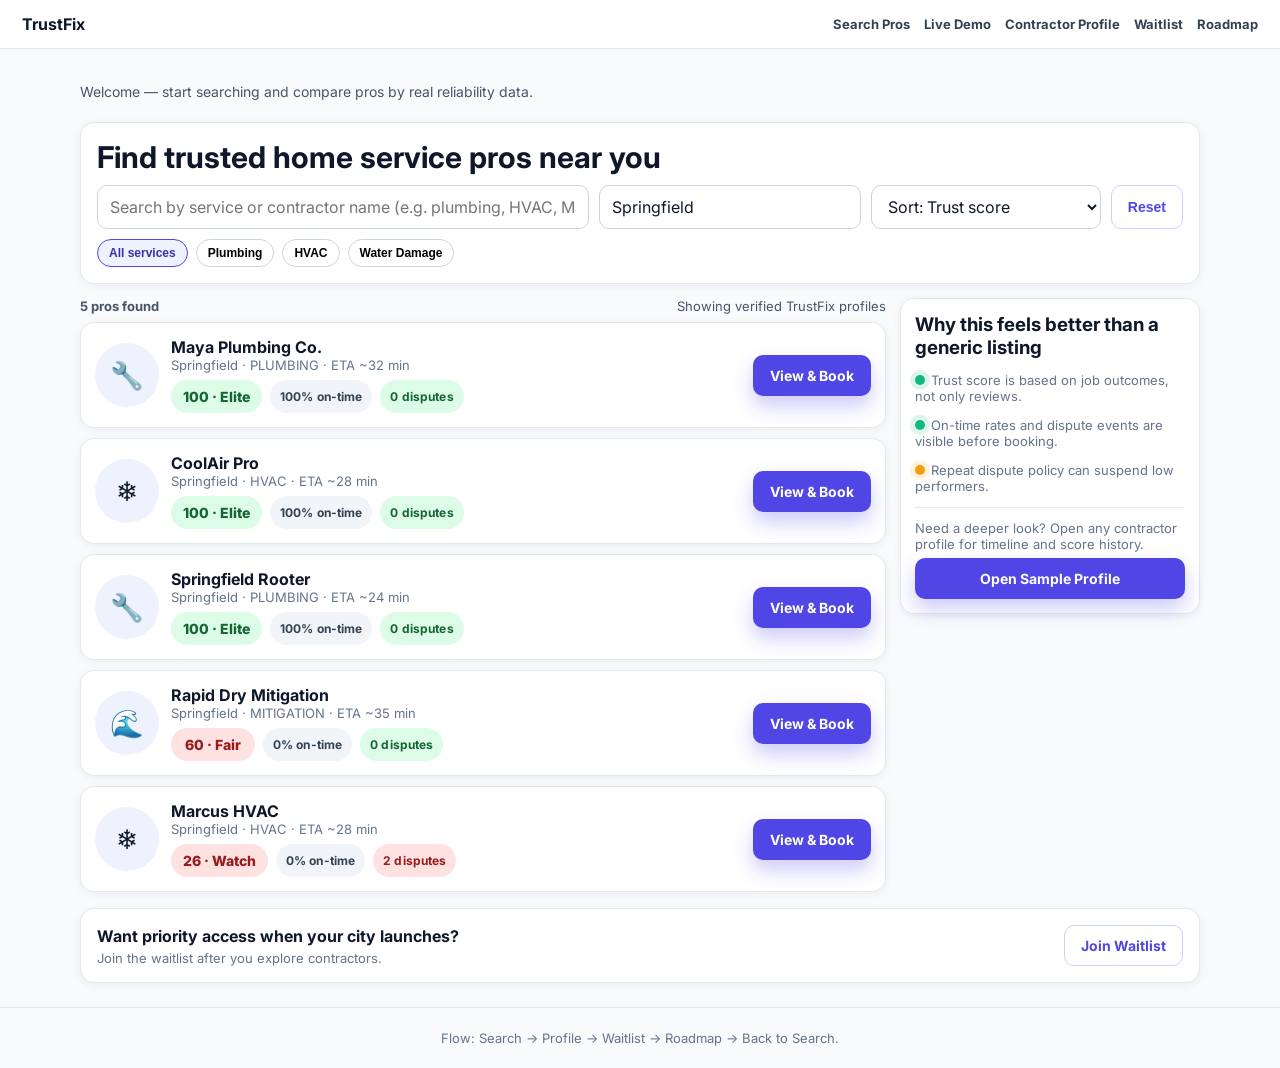
==== commit 961a97d6: "Shift landing to search-first contractor directory experience" ====
--- a/index.html
+++ b/index.html
@@ -3,1379 +3,184 @@
 <head>
   <meta charset="UTF-8" />
   <meta name="viewport" content="width=device-width, initial-scale=1.0" />
-  <title>TrustFix — Find a Home Pro You Can Actually Trust</title>
-  <link rel="preconnect" href="https://fonts.googleapis.com" />
-  <link rel="preconnect" href="https://fonts.gstatic.com" crossorigin />
-  <link href="https://fonts.googleapis.com/css2?family=Instrument+Serif:ital@0;1&family=Plus+Jakarta+Sans:wght@300;400;500;600;700&family=JetBrains+Mono:wght@400;500;700&display=swap" rel="stylesheet" />
+  <title>TrustFix | Search Local Contractors</title>
+  <link rel="stylesheet" href="src/styles.css?v=20260309c" />
   <style>
+    .container{max-width:1160px;margin:0 auto;padding:0 20px}
+    .welcome{padding:20px 0 8px;color:#475569;font-size:14px}
+    .search-shell{padding:16px;margin-bottom:14px}
+    .search-grid{display:grid;grid-template-columns:1.5fr .8fr .7fr auto;gap:10px}
+    .quick-filters{display:flex;gap:8px;flex-wrap:wrap;margin-top:10px}
+    .filter-chip{border:1px solid #cbd5e1;background:#fff;border-radius:999px;padding:6px 11px;font-size:12px;font-weight:700;cursor:pointer}
+    .filter-chip.active{border-color:#4f46e5;background:#eef2ff;color:#3730a3}
 
-/* ═══════════════════════════════════════════════
-   DESIGN TOKENS — Warm Light Theme
-═══════════════════════════════════════════════ */
-:root {
-  --white:     #ffffff;
-  --canvas:    #f8f7f4;        /* warm off-white, not sterile */
-  --canvas-2:  #f2f0ec;        /* slightly deeper warm */
-  --surface:   #ffffff;
-  --surface-2: #faf9f6;
-  --border:    rgba(0,0,0,0.07);
-  --border-hi: rgba(0,0,0,0.13);
+    .layout{display:grid;grid-template-columns:1fr 300px;gap:14px}
+    .results{display:grid;gap:10px}
+    .result-card{padding:14px;display:grid;grid-template-columns:64px 1fr auto;gap:12px;align-items:center}
+    .avatar{width:64px;height:64px;border-radius:999px;background:#eef2ff;display:flex;align-items:center;justify-content:center;font-size:27px}
+    .meta{font-size:13px;color:#64748b}
+    .highlights{display:flex;gap:8px;flex-wrap:wrap;margin-top:7px}
+    .side{padding:14px;height:fit-content;position:sticky;top:76px}
+    .inline{display:flex;justify-content:space-between;gap:12px;font-size:13px;color:#475569}
 
-  /* Brand */
-  --teal:      #008f7a;        /* deeper teal for light bg contrast */
-  --teal-2:    #00b598;
-  --teal-bg:   rgba(0,143,122,0.07);
-  --teal-bg-hi:rgba(0,143,122,0.13);
+    .empty{padding:18px;text-align:center;color:#64748b}
 
-  /* Text */
-  --ink:       #1a1a1a;        /* near-black */
-  --ink-2:     #3d3d3d;
-  --ink-3:     #6b6b6b;
-  --ink-4:     #9a9a9a;
-
-  /* Signal colors */
-  --gold:      #d97706;
-  --gold-bg:   rgba(217,119,6,0.08);
-  --red:       #dc2626;
-  --red-bg:    rgba(220,38,38,0.07);
-  --green:     #16a34a;
-  --green-bg:  rgba(22,163,74,0.08);
-
-  --serif: 'Instrument Serif', Georgia, serif;
-  --sans:  'Plus Jakarta Sans', system-ui, sans-serif;
-  --mono:  'JetBrains Mono', monospace;
-
-  --shadow-sm: 0 1px 3px rgba(0,0,0,0.06), 0 1px 2px rgba(0,0,0,0.04);
-  --shadow-md: 0 4px 16px rgba(0,0,0,0.07), 0 2px 6px rgba(0,0,0,0.04);
-  --shadow-lg: 0 12px 40px rgba(0,0,0,0.10), 0 4px 12px rgba(0,0,0,0.06);
-  --ease-out: cubic-bezier(0.16,1,0.3,1);
-}
-
-*, *::before, *::after { box-sizing: border-box; margin: 0; padding: 0; }
-html { scroll-behavior: smooth; font-size: 16px; }
-body {
-  font-family: var(--sans);
-  background: var(--canvas);
-  color: var(--ink);
-  overflow-x: hidden;
-  -webkit-font-smoothing: antialiased;
-}
-a { text-decoration: none; color: inherit; }
-img { display: block; max-width: 100%; }
-
-/* ═══════════════════════════════════════════════
-   NAV
-═══════════════════════════════════════════════ */
-.nav {
-  position: fixed; top: 0; left: 0; right: 0; z-index: 100;
-  height: 64px; padding: 0 48px;
-  display: flex; align-items: center; justify-content: space-between;
-  background: rgba(248,247,244,0.92);
-  backdrop-filter: blur(20px) saturate(140%);
-  border-bottom: 1px solid var(--border);
-  transition: background 0.3s;
-}
-.nav-logo {
-  display: flex; align-items: center; gap: 9px;
-  font-family: var(--sans); font-size: 16px; font-weight: 700;
-  letter-spacing: -0.02em; color: var(--ink);
-}
-.nav-logo-mark {
-  width: 30px; height: 30px; border-radius: 8px;
-  background: linear-gradient(135deg, var(--teal), var(--teal-2));
-  display: flex; align-items: center; justify-content: center; flex-shrink: 0;
-}
-.nav-links { display: flex; align-items: center; gap: 28px; }
-.nav-links a {
-  font-size: 14px; font-weight: 500; color: var(--ink-3);
-  transition: color 0.2s;
-}
-.nav-links a:hover { color: var(--ink); }
-.btn-nav {
-  padding: 9px 20px; border-radius: 8px;
-  background: var(--teal); color: white;
-  font-size: 13px; font-weight: 600;
-  transition: background 0.2s, transform 0.15s;
-  display: inline-block;
-}
-.btn-nav:hover { background: var(--teal-2); transform: translateY(-1px); }
-
-/* ═══════════════════════════════════════════════
-   HERO
-═══════════════════════════════════════════════ */
-.hero {
-  min-height: 100vh;
-  padding: 64px 0 0;
-  display: flex; align-items: center;
-  position: relative;
-  overflow: hidden;
-}
-
-/* Subtle warm gradient background */
-.hero::before {
-  content: '';
-  position: absolute; inset: 0; pointer-events: none;
-  background:
-    radial-gradient(ellipse 70% 60% at 15% 40%, rgba(0,181,152,0.07), transparent 65%),
-    radial-gradient(ellipse 50% 50% at 85% 20%, rgba(217,119,6,0.05), transparent 65%),
-    radial-gradient(ellipse 40% 40% at 60% 80%, rgba(0,143,122,0.04), transparent 60%);
-}
-
-.hero-inner {
-  position: relative; z-index: 2;
-  max-width: 1160px; margin: 0 auto;
-  padding: 90px 48px 100px;
-  display: grid;
-  grid-template-columns: 1fr 460px;
-  gap: 64px;
-  align-items: center;
-}
-
-/* Badge */
-.hero-badge {
-  display: inline-flex; align-items: center; gap: 8px;
-  padding: 6px 14px 6px 10px;
-  background: var(--teal-bg);
-  border: 1px solid var(--teal-bg-hi);
-  border-radius: 100px;
-  margin-bottom: 28px;
-}
-.badge-dot {
-  width: 7px; height: 7px; border-radius: 50%;
-  background: var(--teal);
-  animation: pulse-green 2s infinite;
-}
-@keyframes pulse-green {
-  0%,100% { box-shadow: 0 0 0 0 rgba(0,143,122,0.5); }
-  50%      { box-shadow: 0 0 0 5px rgba(0,143,122,0); }
-}
-.badge-text {
-  font-size: 12px; font-weight: 600;
-  color: var(--teal); letter-spacing: 0.01em;
-}
-
-/* H1 */
-.hero-h1 {
-  font-family: var(--serif);
-  font-size: clamp(42px, 5vw, 68px);
-  font-weight: 400; line-height: 1.06;
-  letter-spacing: -0.02em; color: var(--ink);
-  margin-bottom: 24px;
-}
-.hero-h1 em { font-style: italic; color: var(--teal); }
-
-/* Sub */
-.hero-sub {
-  font-size: 18px; font-weight: 400; line-height: 1.7;
-  color: var(--ink-3); max-width: 46ch;
-  margin-bottom: 40px;
-}
-.hero-sub strong { color: var(--ink-2); font-weight: 600; }
-
-/* CTAs */
-.hero-ctas { display: flex; align-items: center; gap: 12px; flex-wrap: wrap; margin-bottom: 16px; }
-
-.btn-primary {
-  display: inline-flex; align-items: center; gap: 8px;
-  padding: 14px 28px; border-radius: 10px;
-  background: var(--teal); color: white;
-  font-size: 15px; font-weight: 600;
-  box-shadow: 0 4px 14px rgba(0,143,122,0.28);
-  transition: background 0.2s, transform 0.15s, box-shadow 0.2s;
-}
-.btn-primary:hover { background: var(--teal-2); transform: translateY(-2px); box-shadow: 0 8px 24px rgba(0,143,122,0.32); }
-
-.hero-demo-link {
-  font-size: 14px; font-weight: 500; color: var(--ink-3);
-  border-bottom: 1px solid var(--border-hi);
-  padding-bottom: 2px;
-  transition: color 0.2s, border-color 0.2s;
-}
-.hero-demo-link:hover { color: var(--ink); border-color: var(--ink-3); }
-
-/* Social proof */
-.hero-proof {
-  display: flex; align-items: center; gap: 12px; margin-top: 36px;
-}
-.proof-avatars { display: flex; }
-.proof-avatars span {
-  width: 34px; height: 34px; border-radius: 50%;
-  border: 2px solid white;
-  display: flex; align-items: center; justify-content: center;
-  font-family: var(--sans); font-size: 11px; font-weight: 700;
-  margin-left: -8px;
-}
-.proof-avatars span:first-child { margin-left: 0; }
-.proof-text { font-size: 13px; color: var(--ink-3); line-height: 1.5; }
-.proof-text strong { color: var(--ink); font-weight: 600; }
-
-/* ─── Hero right: Contractor card ─── */
-.hero-card {
-  background: white;
-  border-radius: 20px;
-  box-shadow: var(--shadow-lg);
-  overflow: hidden;
-  border: 1px solid var(--border);
-}
-
-.card-header {
-  padding: 18px 22px;
-  border-bottom: 1px solid var(--border);
-  background: var(--canvas);
-  display: flex; align-items: center; justify-content: space-between;
-}
-.card-header-label {
-  font-size: 12px; font-weight: 700; color: var(--ink-3);
-  text-transform: uppercase; letter-spacing: 0.06em;
-}
-.card-live-badge {
-  display: flex; align-items: center; gap: 5px;
-  padding: 3px 9px; border-radius: 100px;
-  background: var(--green-bg);
-  font-size: 11px; font-weight: 700; color: var(--green);
-}
-.card-live-dot {
-  width: 6px; height: 6px; border-radius: 50%; background: var(--green);
-  animation: pulse-green 1.6s infinite;
-}
-
-/* Contractor rows in the card */
-.contractor-row {
-  display: flex; align-items: center;
-  padding: 14px 22px;
-  border-bottom: 1px solid var(--border);
-  gap: 14px;
-  transition: background 0.2s;
-}
-.contractor-row:hover { background: var(--canvas); }
-.contractor-row:last-child { border-bottom: none; }
-
-.con-avatar {
-  width: 40px; height: 40px; border-radius: 12px;
-  display: flex; align-items: center; justify-content: center;
-  font-size: 14px; font-weight: 700;
-  flex-shrink: 0;
-}
-
-.con-info { flex: 1; min-width: 0; }
-.con-name { font-size: 14px; font-weight: 600; color: var(--ink); }
-.con-trade { font-size: 12px; color: var(--ink-4); margin-top: 2px; }
-
-.con-score-block { text-align: right; flex-shrink: 0; }
-.score-num {
-  font-family: var(--mono); font-size: 22px; font-weight: 700;
-  line-height: 1;
-}
-.score-num.high { color: var(--teal); }
-.score-num.mid  { color: var(--gold); }
-.score-num.low  { color: var(--red); }
-.score-bar-wrap { display: flex; align-items: center; gap: 6px; margin-top: 4px; }
-.score-track { width: 52px; height: 4px; background: var(--canvas-2); border-radius: 2px; overflow: hidden; }
-.score-fill  { height: 100%; border-radius: 2px; transition: width 1.4s var(--ease-out); }
-.score-fill.high { background: var(--teal); }
-.score-fill.mid  { background: var(--gold); }
-.score-fill.low  { background: var(--red); }
-.score-label { font-size: 10px; font-weight: 700; text-transform: uppercase; letter-spacing: 0.06em; }
-.score-label.high { color: var(--teal); }
-.score-label.mid  { color: var(--gold); }
-.score-label.low  { color: var(--red); }
-
-/* Alert at bottom of card */
-.card-alert {
-  margin: 14px 16px 16px;
-  padding: 12px 16px;
-  background: var(--gold-bg);
-  border: 1px solid rgba(217,119,6,0.18);
-  border-radius: 10px;
-  display: flex; align-items: flex-start; gap: 10px;
-}
-.alert-icon {
-  font-size: 16px; flex-shrink: 0; margin-top: 1px;
-}
-.alert-text { font-size: 12px; color: var(--ink-2); line-height: 1.5; }
-.alert-text strong { color: var(--gold); font-weight: 700; }
-
-/* ═══════════════════════════════════════════════
-   STAT STRIP
-═══════════════════════════════════════════════ */
-.stat-strip {
-  border-top: 1px solid var(--border);
-  border-bottom: 1px solid var(--border);
-  background: white;
-}
-.stat-strip-inner {
-  max-width: 1160px; margin: 0 auto;
-  display: grid; grid-template-columns: repeat(4, 1fr);
-}
-.stat-item {
-  padding: 36px 40px;
-  border-right: 1px solid var(--border);
-  position: relative;
-}
-.stat-item:last-child { border-right: none; }
-.stat-item::after {
-  content: '';
-  position: absolute; bottom: 0; left: 0; right: 0; height: 2px;
-  background: linear-gradient(90deg, var(--teal), transparent);
-  opacity: 0;
-  transition: opacity 0.3s;
-}
-.stat-item:hover::after { opacity: 1; }
-.stat-num {
-  font-family: var(--serif); font-size: 48px; font-weight: 400;
-  letter-spacing: -0.03em; color: var(--ink); line-height: 1;
-  margin-bottom: 8px;
-}
-.stat-num span { color: var(--teal); }
-.stat-label { font-size: 14px; font-weight: 400; color: var(--ink-3); line-height: 1.5; }
-
-/* ═══════════════════════════════════════════════
-   WHY TRUSTFIX — THE COMPARISON
-═══════════════════════════════════════════════ */
-.vs-section {
-  padding: 100px 0;
-  background: var(--canvas);
-}
-.section-inner { max-width: 1160px; margin: 0 auto; padding: 0 48px; }
-
-.section-kicker {
-  font-size: 12px; font-weight: 700; color: var(--teal);
-  text-transform: uppercase; letter-spacing: 0.10em; margin-bottom: 14px;
-}
-.section-h2 {
-  font-family: var(--serif); font-size: clamp(30px, 3.5vw, 50px);
-  font-weight: 400; line-height: 1.1; letter-spacing: -0.02em;
-  color: var(--ink); margin-bottom: 16px;
-}
-.section-h2 em { font-style: italic; color: var(--teal); }
-.section-sub {
-  font-size: 17px; font-weight: 400; color: var(--ink-3);
-  line-height: 1.7; max-width: 52ch; margin-bottom: 52px;
-}
-
-.compare-table {
-  width: 100%; border-collapse: collapse;
-  background: white;
-  border-radius: 16px; overflow: hidden;
-  border: 1px solid var(--border);
-  box-shadow: var(--shadow-sm);
-}
-.compare-thead th {
-  padding: 16px 24px;
-  font-size: 12px; font-weight: 700; letter-spacing: 0.04em;
-  background: var(--canvas);
-  border-bottom: 1px solid var(--border);
-  text-align: left; color: var(--ink-3);
-}
-.compare-thead th:not(:first-child) { text-align: center; }
-.col-tf { color: var(--teal) !important; }
-.col-al { color: var(--red) !important; }
-.compare-row td {
-  padding: 16px 24px;
-  font-size: 14px; color: var(--ink);
-  border-bottom: 1px solid var(--border);
-  vertical-align: middle;
-}
-.compare-row:last-child td { border-bottom: none; }
-.compare-row:hover td { background: var(--canvas); }
-.compare-row td:first-child { color: var(--ink-2); font-weight: 500; }
-.compare-row td:first-child .detail { display: block; font-size: 12px; color: var(--ink-4); font-weight: 400; margin-top: 2px; }
-.compare-row td:not(:first-child) { text-align: center; }
-
-.chk-yes {
-  display: inline-flex; align-items: center; justify-content: center;
-  width: 26px; height: 26px; border-radius: 7px;
-  background: var(--green-bg); color: var(--green); font-size: 13px; font-weight: 700;
-}
-.chk-no {
-  display: inline-flex; align-items: center; justify-content: center;
-  width: 26px; height: 26px; border-radius: 7px;
-  background: var(--red-bg); color: var(--red); font-size: 13px;
-}
-.chk-partial {
-  display: inline-flex; align-items: center; justify-content: center;
-  width: 26px; height: 26px; border-radius: 7px;
-  background: var(--gold-bg); color: var(--gold); font-size: 11px; font-weight: 700;
-}
-
-/* ═══════════════════════════════════════════════
-   HOW IT WORKS
-═══════════════════════════════════════════════ */
-.how-section {
-  padding: 100px 0;
-  background: white;
-  border-top: 1px solid var(--border);
-  border-bottom: 1px solid var(--border);
-}
-
-.steps-grid {
-  display: grid; grid-template-columns: repeat(3, 1fr);
-  gap: 24px; margin-top: 52px;
-}
-.step-card {
-  background: var(--canvas);
-  border: 1px solid var(--border);
-  border-radius: 16px; padding: 36px 32px;
-  position: relative;
-  transition: border-color 0.25s, box-shadow 0.25s, transform 0.25s;
-}
-.step-card:hover {
-  border-color: rgba(0,143,122,0.25);
-  box-shadow: var(--shadow-md);
-  transform: translateY(-3px);
-}
-.step-num {
-  font-family: var(--serif); font-size: 72px; font-weight: 400;
-  color: rgba(0,0,0,0.05); line-height: 1;
-  position: absolute; top: 20px; right: 24px;
-  pointer-events: none; user-select: none;
-  transition: color 0.3s;
-}
-.step-card:hover .step-num { color: rgba(0,143,122,0.08); }
-.step-icon {
-  width: 48px; height: 48px; border-radius: 13px;
-  background: white;
-  border: 1px solid var(--border);
-  display: flex; align-items: center; justify-content: center;
-  font-size: 22px; margin-bottom: 20px;
-  box-shadow: var(--shadow-sm);
-  transition: border-color 0.25s;
-}
-.step-card:hover .step-icon { border-color: rgba(0,143,122,0.3); }
-.step-h3 { font-size: 16px; font-weight: 700; color: var(--ink); margin-bottom: 10px; }
-.step-p  { font-size: 14px; font-weight: 400; color: var(--ink-3); line-height: 1.7; }
-
-/* ═══════════════════════════════════════════════
-   HOW WE PROTECT YOU — Agent features (no log!)
-═══════════════════════════════════════════════ */
-.protect-section {
-  padding: 110px 0;
-  background: var(--canvas);
-}
-
-.protect-grid {
-  display: grid; grid-template-columns: 1fr 1fr;
-  gap: 20px; margin-top: 52px;
-}
-.protect-card {
-  background: white;
-  border: 1px solid var(--border);
-  border-radius: 16px;
-  padding: 30px 28px;
-  display: flex; gap: 18px; align-items: flex-start;
-  transition: box-shadow 0.25s, transform 0.25s, border-color 0.25s;
-}
-.protect-card:hover {
-  box-shadow: var(--shadow-md);
-  transform: translateY(-2px);
-  border-color: rgba(0,143,122,0.2);
-}
-.protect-icon-wrap {
-  width: 46px; height: 46px; border-radius: 12px; flex-shrink: 0;
-  display: flex; align-items: center; justify-content: center;
-  font-size: 20px;
-}
-.protect-icon-wrap.amber  { background: var(--gold-bg); }
-.protect-icon-wrap.green  { background: var(--green-bg); }
-.protect-icon-wrap.teal   { background: var(--teal-bg); }
-.protect-icon-wrap.red    { background: var(--red-bg); }
-.protect-text h4 { font-size: 15px; font-weight: 700; color: var(--ink); margin-bottom: 7px; }
-.protect-text p  { font-size: 14px; font-weight: 400; color: var(--ink-3); line-height: 1.65; }
-
-/* ═══════════════════════════════════════════════
-   TRUST SCORE
-═══════════════════════════════════════════════ */
-.score-section {
-  padding: 100px 0;
-  background: white;
-  border-top: 1px solid var(--border);
-  border-bottom: 1px solid var(--border);
-}
-
-.score-layout {
-  display: grid; grid-template-columns: 1fr 1fr;
-  gap: 56px; align-items: center; margin-top: 52px;
-}
-
-.score-card-demo {
-  background: var(--canvas);
-  border: 1px solid var(--border);
-  border-radius: 20px;
-  overflow: hidden;
-  box-shadow: var(--shadow-md);
-}
-.scd-header {
-  padding: 18px 22px; border-bottom: 1px solid var(--border);
-  background: white;
-  display: flex; align-items: center; justify-content: space-between;
-}
-.scd-header h4 { font-size: 15px; font-weight: 700; color: var(--ink); }
-.scd-header p  { font-size: 12px; color: var(--ink-4); margin-top: 2px; }
-.scd-badge {
-  padding: 4px 11px; border-radius: 100px;
-  background: var(--teal-bg); color: var(--teal);
-  font-size: 11px; font-weight: 700;
-}
-.scd-score-row {
-  padding: 24px 22px 16px;
-  display: flex; align-items: flex-end; gap: 12px;
-}
-.scd-big-num {
-  font-family: var(--mono); font-size: 64px; font-weight: 700;
-  color: var(--teal); line-height: 1; letter-spacing: -0.04em;
-}
-.scd-big-label { font-size: 13px; font-weight: 700; color: var(--teal); margin-bottom: 8px; }
-.scd-factors { padding: 0 22px 22px; display: flex; flex-direction: column; gap: 13px; }
-.scd-factor { display: flex; flex-direction: column; gap: 5px; }
-.scd-factor-top {
-  display: flex; justify-content: space-between;
-  font-size: 12px; color: var(--ink-3);
-}
-.scd-factor-top span:last-child { font-weight: 600; color: var(--ink-2); }
-.scd-track { height: 5px; background: var(--canvas-2); border-radius: 3px; overflow: hidden; }
-.scd-fill  { height: 100%; border-radius: 3px; background: var(--teal); transition: width 1.4s var(--ease-out); }
-
-.score-points { display: flex; flex-direction: column; gap: 28px; }
-.score-point { display: flex; gap: 16px; align-items: flex-start; }
-.score-point-icon {
-  width: 38px; height: 38px; border-radius: 10px;
-  background: var(--teal-bg); flex-shrink: 0;
-  display: flex; align-items: center; justify-content: center;
-  font-size: 18px; margin-top: 2px;
-}
-.score-point h4 { font-size: 15px; font-weight: 700; color: var(--ink); margin-bottom: 5px; }
-.score-point p  { font-size: 14px; font-weight: 400; color: var(--ink-3); line-height: 1.65; }
-
-/* ═══════════════════════════════════════════════
-   TESTIMONIALS
-═══════════════════════════════════════════════ */
-.testimonials-section {
-  padding: 80px 0 90px;
-  background: var(--canvas);
-}
-
-.testimonials-grid {
-  display: grid; grid-template-columns: repeat(3, 1fr);
-  gap: 20px; margin-top: 52px;
-}
-.testimonial-card {
-  background: white;
-  border: 1px solid var(--border);
-  border-radius: 14px; padding: 28px;
-  transition: box-shadow 0.25s, transform 0.25s;
-}
-.testimonial-card:hover { box-shadow: var(--shadow-md); transform: translateY(-3px); }
-.test-stars { font-size: 13px; color: var(--gold); letter-spacing: 3px; margin-bottom: 14px; }
-.test-quote {
-  font-family: var(--serif); font-size: 16px; font-weight: 400;
-  font-style: italic; color: var(--ink); line-height: 1.65;
-  margin-bottom: 20px;
-}
-.test-attr { display: flex; align-items: center; gap: 10px; }
-.test-avatar {
-  width: 36px; height: 36px; border-radius: 50%;
-  display: flex; align-items: center; justify-content: center;
-  font-size: 12px; font-weight: 700; flex-shrink: 0;
-}
-.test-name { font-size: 14px; font-weight: 700; color: var(--ink); }
-.test-title { font-size: 12px; color: var(--ink-4); margin-top: 2px; }
-
-/* ═══════════════════════════════════════════════
-   CTA SECTION
-═══════════════════════════════════════════════ */
-.cta-section {
-  padding: 100px 0 110px;
-  background: var(--teal);
-  position: relative; overflow: hidden;
-}
-.cta-section::before {
-  content: '';
-  position: absolute; inset: 0; pointer-events: none;
-  background:
-    radial-gradient(ellipse 60% 80% at 10% 50%, rgba(255,255,255,0.06), transparent 60%),
-    radial-gradient(ellipse 40% 60% at 90% 20%, rgba(255,255,255,0.04), transparent 60%);
-}
-
-.cta-inner {
-  position: relative; z-index: 1;
-  max-width: 640px; margin: 0 auto;
-  padding: 0 48px; text-align: center;
-}
-.cta-kicker {
-  font-size: 12px; font-weight: 700; text-transform: uppercase;
-  letter-spacing: 0.10em; color: rgba(255,255,255,0.65);
-  margin-bottom: 14px;
-}
-.cta-h2 {
-  font-family: var(--serif); font-size: clamp(34px, 4vw, 54px);
-  font-weight: 400; letter-spacing: -0.02em; line-height: 1.1;
-  color: white; margin-bottom: 16px;
-}
-.cta-h2 em { font-style: italic; color: rgba(255,255,255,0.85); }
-.cta-sub {
-  font-size: 17px; font-weight: 400; color: rgba(255,255,255,0.78);
-  margin-bottom: 36px; line-height: 1.7;
-}
-
-/* Waitlist progress bar */
-.cta-progress-wrap {
-  max-width: 420px; margin: 0 auto 32px;
-  background: rgba(255,255,255,0.12);
-  border: 1px solid rgba(255,255,255,0.18);
-  border-radius: 12px; padding: 16px 20px;
-  text-align: left;
-}
-.cta-progress-top {
-  display: flex; justify-content: space-between; align-items: center;
-  margin-bottom: 10px;
-}
-.cta-progress-label {
-  font-size: 12px; font-weight: 700; color: rgba(255,255,255,0.9);
-  text-transform: uppercase; letter-spacing: 0.08em;
-}
-.cta-progress-count { font-size: 12px; color: rgba(255,255,255,0.6); }
-.cta-track {
-  height: 5px; background: rgba(255,255,255,0.15);
-  border-radius: 3px; overflow: hidden;
-}
-.cta-fill {
-  height: 100%; border-radius: 3px;
-  background: white; width: 0%;
-  transition: width 1.2s var(--ease-out);
-}
-.cta-progress-note {
-  font-size: 11px; color: rgba(255,255,255,0.55);
-  margin-top: 8px;
-}
-
-.cta-form {
-  display: flex; gap: 10px; max-width: 420px; margin: 0 auto 20px;
-}
-.cta-email {
-  flex: 1; padding: 14px 16px; border-radius: 9px;
-  background: rgba(255,255,255,0.15);
-  border: 1px solid rgba(255,255,255,0.28);
-  color: white; font-family: var(--sans); font-size: 14px;
-  outline: none; transition: background 0.2s, border-color 0.2s;
-}
-.cta-email:focus { background: rgba(255,255,255,0.20); border-color: rgba(255,255,255,0.5); }
-.cta-email::placeholder { color: rgba(255,255,255,0.5); }
-
-.btn-cta {
-  padding: 14px 22px; border-radius: 9px;
-  background: white; color: var(--teal);
-  font-size: 14px; font-weight: 700; white-space: nowrap;
-  transition: background 0.2s, transform 0.15s;
-  display: inline-block;
-}
-.btn-cta:hover { background: var(--canvas); transform: translateY(-1px); }
-
-.cta-disclaimer { font-size: 12px; color: rgba(255,255,255,0.5); margin-bottom: 20px; }
-.cta-links { display: flex; justify-content: center; gap: 20px; }
-.cta-links a {
-  font-size: 13px; color: rgba(255,255,255,0.65);
-  border-bottom: 1px solid rgba(255,255,255,0.25);
-  padding-bottom: 2px; transition: color 0.2s;
-}
-.cta-links a:hover { color: white; }
-
-/* ═══════════════════════════════════════════════
-   FOOTER
-═══════════════════════════════════════════════ */
-.footer {
-  padding: 36px 48px;
-  background: white;
-  border-top: 1px solid var(--border);
-}
-.footer-inner {
-  max-width: 1160px; margin: 0 auto;
-  display: flex; align-items: center; justify-content: space-between;
-  flex-wrap: wrap; gap: 16px;
-}
-.footer-logo {
-  display: flex; align-items: center; gap: 8px;
-  font-size: 14px; font-weight: 700; color: var(--ink);
-}
-.footer-logo-mark {
-  width: 20px; height: 20px; border-radius: 5px;
-  background: linear-gradient(135deg, var(--teal), var(--teal-2));
-  display: inline-flex; align-items: center; justify-content: center; flex-shrink: 0;
-}
-.footer-links { display: flex; gap: 24px; flex-wrap: wrap; }
-.footer-links a { font-size: 13px; color: var(--ink-4); transition: color 0.2s; }
-.footer-links a:hover { color: var(--ink-2); }
-.footer-copy { font-size: 12px; color: var(--ink-4); }
-
-/* ═══════════════════════════════════════════════
-   SCROLL REVEAL
-═══════════════════════════════════════════════ */
-.reveal {
-  opacity: 0; transform: translateY(20px);
-  transition: opacity 0.6s var(--ease-out), transform 0.6s var(--ease-out);
-}
-.reveal.v { opacity: 1; transform: translateY(0); }
-.d1 { transition-delay: 0.08s; }
-.d2 { transition-delay: 0.16s; }
-.d3 { transition-delay: 0.24s; }
-
-/* ═══════════════════════════════════════════════
-   MOBILE HERO CARD
-═══════════════════════════════════════════════ */
-.hero-mobile-card {
-  display: none;
-  background: white;
-  border: 1px solid var(--border);
-  border-radius: 16px;
-  padding: 18px;
-  box-shadow: var(--shadow-md);
-  margin-top: 8px;
-}
-.hmc-header {
-  font-size: 11px; font-weight: 700; color: var(--ink-4);
-  text-transform: uppercase; letter-spacing: 0.06em;
-  margin-bottom: 12px;
-}
-.hmc-row {
-  display: flex; align-items: center; justify-content: space-between;
-  padding: 10px 0; border-bottom: 1px solid var(--border);
-}
-.hmc-row:last-of-type { border-bottom: none; }
-.hmc-name { font-size: 13px; font-weight: 600; color: var(--ink); }
-.hmc-trade { font-size: 11px; color: var(--ink-4); margin-top: 2px; }
-.hmc-score { font-family: var(--mono); font-size: 18px; font-weight: 700; }
-.hmc-score.high { color: var(--teal); }
-.hmc-score.mid  { color: var(--gold); }
-.hmc-alert {
-  margin-top: 12px; padding: 10px 12px;
-  background: var(--gold-bg); border: 1px solid rgba(217,119,6,0.18);
-  border-radius: 9px; font-size: 12px; color: var(--ink-2); line-height: 1.5;
-}
-.hmc-alert strong { color: var(--gold); }
-
-/* ═══════════════════════════════════════════════
-   RESPONSIVE
-═══════════════════════════════════════════════ */
-@media (max-width: 900px) {
-  .nav { padding: 0 20px; }
-  .nav-links { display: none; }
-  .hero-inner { grid-template-columns: 1fr; padding: 48px 20px 60px; gap: 36px; }
-  .hero-card { display: none; }
-  .hero-mobile-card { display: block; }
-  .stat-strip-inner { grid-template-columns: 1fr 1fr; }
-  .stat-item { border-right: none; border-bottom: 1px solid var(--border); }
-  .section-inner { padding: 0 20px; }
-  .vs-section, .how-section, .protect-section, .score-section, .testimonials-section { padding: 64px 0; }
-  .steps-grid { grid-template-columns: 1fr; gap: 16px; }
-  .protect-grid { grid-template-columns: 1fr; }
-  .score-layout { grid-template-columns: 1fr; gap: 32px; }
-  .testimonials-grid { grid-template-columns: 1fr; gap: 16px; }
-  .cta-form { flex-direction: column; }
-  .cta-inner { padding: 0 20px; }
-  .footer { padding: 28px 20px; }
-}
-
+    @media(max-width:980px){
+      .layout{grid-template-columns:1fr}
+      .search-grid{grid-template-columns:1fr}
+      .side{position:static}
+    }
   </style>
 </head>
 <body>
+  <nav class="tf-nav">
+    <strong>TrustFix</strong>
+    <div class="tf-nav-links">
+      <a href="index.html">Search Pros</a>
+      <a href="demo.html">Live Demo</a>
+      <a href="contractor.html?id=1">Contractor Profile</a>
+      <a href="waitlist.html">Waitlist</a>
+      <a href="roadmap.html">Roadmap</a>
+    </div>
+  </nav>
 
-<!-- ─── NAV ─── -->
-<nav class="nav">
-  <a href="index.html" class="nav-logo">
-    <span class="nav-logo-mark">
-      <svg width="14" height="14" viewBox="0 0 14 14" fill="none">
-        <path d="M7 1L2 8h5l0 5 5-7H7L7 1z" fill="white" stroke="white" stroke-width="0.5" stroke-linejoin="round"/>
-      </svg>
-    </span>
-    TrustFix
-  </a>
-  <div class="nav-links">
-    <a href="#vs">Why TrustFix</a>
-    <a href="#how">How it works</a>
-    <a href="#protect">Protection</a>
-    <a href="roadmap.html">Roadmap</a>
-    <a href="demo.html">Demo</a>
-  </div>
-  <a href="waitlist.html" class="btn-nav">Get Early Access</a>
-</nav>
+  <main class="container">
+    <p class="welcome">Welcome — start searching and compare pros by real reliability data.</p>
 
+    <section class="card search-shell">
+      <h1 style="margin:0 0 10px;font-size:30px">Find trusted home service pros near you</h1>
+      <div class="search-grid">
+        <input id="q" class="tf-input" placeholder="Search by service or contractor name (e.g. plumbing, HVAC, Maya)" />
+        <input id="location" class="tf-input" placeholder="City or ZIP" value="Springfield" />
+        <select id="sort" class="tf-select">
+          <option value="score">Sort: Trust score</option>
+          <option value="eta">Sort: Fastest ETA</option>
+          <option value="jobs">Sort: Least active jobs</option>
+        </select>
+        <button id="resetBtn" class="btn-ghost" type="button">Reset</button>
+      </div>
+      <div class="quick-filters">
+        <button class="filter-chip active" data-trade="all">All services</button>
+        <button class="filter-chip" data-trade="plumbing">Plumbing</button>
+        <button class="filter-chip" data-trade="hvac">HVAC</button>
+        <button class="filter-chip" data-trade="mitigation">Water Damage</button>
+      </div>
+    </section>
 
-<!-- ─── HERO ─── -->
-<section class="hero">
-  <div class="hero-inner">
-    <div class="hero-left">
+    <div class="layout">
+      <section>
+        <div class="inline" style="margin:0 0 8px">
+          <strong id="resultCount">0 pros found</strong>
+          <span>Showing verified TrustFix profiles</span>
+        </div>
+        <div id="results" class="results"></div>
+      </section>
 
-      <div class="hero-badge">
-        <span class="badge-dot"></span>
-        <span class="badge-text">Now open in Columbus, OH</span>
-      </div>
-
-      <h1 class="hero-h1">
-        Find a home pro<br/>
-        you can <em>actually</em><br/>
-        trust.
-      </h1>
-
-      <p class="hero-sub">
-        Every contractor on TrustFix is ranked by
-        <strong>real job outcomes</strong> — not paid ads, not fake reviews.
-        See on-time rates and complaint history before you book.
-        We watch over your job after, too.
-      </p>
-
-      <div class="hero-ctas">
-        <a href="waitlist.html" class="btn-primary">
-          Get Early Access — It's Free
-          <svg width="14" height="14" viewBox="0 0 14 14" fill="none"><path d="M2 7h10M7 2l5 5-5 5" stroke="white" stroke-width="1.8" stroke-linecap="round" stroke-linejoin="round"/></svg>
-        </a>
-      </div>
-      <p style="font-size:13px; color:var(--ink-4); margin-bottom: 0;">
-        or <a href="demo.html" class="hero-demo-link">see a live example →</a>
-      </p>
-
-      <div class="hero-proof">
-        <div class="proof-avatars">
-          <span style="background:linear-gradient(135deg,#2d6a4f,#40916c);color:#d8f3dc;">SM</span>
-          <span style="background:linear-gradient(135deg,#1d3557,#457b9d);color:#a8dadc;">MT</span>
-          <span style="background:linear-gradient(135deg,#6b2737,#c1121f);color:#ffd6d8;">DK</span>
-          <span style="background:linear-gradient(135deg,#3d405b,#81b29a);color:#e8f4f0;">JR</span>
-        </div>
-        <div class="proof-text">
-          <strong>247 homeowners &amp; pros</strong> already on the waitlist<br/>
-          <span style="color:var(--teal);font-weight:600;">Pilot launching Columbus, OH — Q2 2026</span>
-        </div>
-      </div>
+      <aside class="card side">
+        <h3 style="margin:0 0 10px">Why this feels better than a generic listing</h3>
+        <p class="meta"><span class="status-dot good"></span>Trust score is based on job outcomes, not only reviews.</p>
+        <p class="meta"><span class="status-dot good"></span>On-time rates and dispute events are visible before booking.</p>
+        <p class="meta"><span class="status-dot warn"></span>Repeat dispute policy can suspend low performers.</p>
+        <hr style="border:none;border-top:1px solid #e2e8f0;margin:12px 0"/>
+        <p class="meta" style="margin:0 0 6px">Need a deeper look? Open any contractor profile for timeline and score history.</p>
+        <a class="btn-primary" href="contractor.html?id=1" style="width:100%">Open Sample Profile</a>
+      </aside>
     </div>
 
-    <!-- Desktop: Contractor score card -->
-    <div class="hero-card">
-      <div class="card-header">
-        <span class="card-header-label">Top matches near you</span>
-        <span class="card-live-badge">
-          <span class="card-live-dot"></span>
-          Live scores
-        </span>
+    <section class="card" style="margin:16px 0 24px;padding:16px;display:flex;justify-content:space-between;align-items:center;gap:12px;flex-wrap:wrap">
+      <div>
+        <strong>Want priority access when your city launches?</strong>
+        <p class="meta" style="margin:4px 0 0">Join the waitlist after you explore contractors.</p>
       </div>
+      <a class="btn-ghost" href="waitlist.html">Join Waitlist</a>
+    </section>
+  </main>
 
-      <div class="contractor-row">
-        <div class="con-avatar" style="background:linear-gradient(135deg,#2d6a4f,#52b788);color:white;">MP</div>
-        <div class="con-info">
-          <div class="con-name">Maya Plumbing Co.</div>
-          <div class="con-trade">Plumbing · 124 jobs completed · Licensed</div>
-        </div>
-        <div class="con-score-block">
-          <div class="score-num high">97</div>
-          <div class="score-bar-wrap">
-            <div class="score-track"><div class="score-fill high" id="bar-1" style="width:0%"></div></div>
-            <span class="score-label high">Elite</span>
+  <footer class="tf-footer">Flow: Search → Profile → Waitlist → Roadmap → Back to Search.</footer>
+
+  <script src="src/data.js"></script>
+  <script src="src/scoring.js"></script>
+  <script>
+    const { contractors, loadEvents } = window.TrustFixData;
+    const { calcScore, scoreLabel, scoreClass } = window.TrustFixScoring;
+
+    const iconByTrade = { plumbing: '🔧', hvac: '❄️', mitigation: '🌊', general: '🛠️' };
+    const events = loadEvents();
+
+    const enriched = contractors.map((c) => {
+      const mine = events.filter((e) => e.contractorId === c.id);
+      const score = calcScore(mine);
+      const completed = mine.filter((e) => e.type === 'completed_on_time').length;
+      const disputes = mine.filter((e) => e.type === 'dispute').length;
+      const onTime = mine.length ? Math.round((completed / mine.length) * 100) : 0;
+      return { ...c, score, completed, disputes, onTime };
+    });
+
+    const qEl = document.getElementById('q');
+    const locEl = document.getElementById('location');
+    const sortEl = document.getElementById('sort');
+    const resultsEl = document.getElementById('results');
+    const countEl = document.getElementById('resultCount');
+    const chips = Array.from(document.querySelectorAll('.filter-chip'));
+
+    let tradeFilter = 'all';
+
+    function card(pro) {
+      return `
+      <article class="card result-card float-up">
+        <div class="avatar">${iconByTrade[pro.trade] || '🛠️'}</div>
+        <div>
+          <strong>${pro.name}</strong>
+          <div class="meta">${(locEl.value || 'Your area')} · ${pro.trade.toUpperCase()} · ETA ~${pro.etaMin} min</div>
+          <div class="highlights">
+            <span class="score-pill ${scoreClass(pro.score)}">${pro.score} · ${scoreLabel(pro.score)}</span>
+            <span class="badge" style="background:#f1f5f9;color:#334155">${pro.onTime}% on-time</span>
+            <span class="badge" style="background:${pro.disputes ? '#fee2e2' : '#dcfce7'};color:${pro.disputes ? '#991b1b' : '#166534'}">${pro.disputes} disputes</span>
           </div>
         </div>
-      </div>
+        <a class="btn-primary" href="contractor.html?id=${pro.id}">View & Book</a>
+      </article>`;
+    }
 
-      <div class="contractor-row">
-        <div class="con-avatar" style="background:linear-gradient(135deg,#1d3557,#457b9d);color:white;">CA</div>
-        <div class="con-info">
-          <div class="con-name">CoolAir Pro</div>
-          <div class="con-trade">HVAC · 88 jobs completed · Licensed</div>
-        </div>
-        <div class="con-score-block">
-          <div class="score-num mid">78</div>
-          <div class="score-bar-wrap">
-            <div class="score-track"><div class="score-fill mid" id="bar-2" style="width:0%"></div></div>
-            <span class="score-label mid">Good</span>
-          </div>
-        </div>
-      </div>
+    function render() {
+      const q = qEl.value.trim().toLowerCase();
+      let filtered = enriched.filter((pro) => {
+        const matchesQ = !q || pro.name.toLowerCase().includes(q) || pro.trade.toLowerCase().includes(q);
+        const matchesTrade = tradeFilter === 'all' || pro.trade === tradeFilter;
+        return matchesQ && matchesTrade;
+      });
 
-      <div class="contractor-row">
-        <div class="con-avatar" style="background:linear-gradient(135deg,#6b2737,#9e2a2b);color:white;">MH</div>
-        <div class="con-info">
-          <div class="con-name">Marcus HVAC</div>
-          <div class="con-trade">HVAC · 61 jobs completed · Licensed</div>
-        </div>
-        <div class="con-score-block">
-          <div class="score-num low">41</div>
-          <div class="score-bar-wrap">
-            <div class="score-track"><div class="score-fill low" id="bar-3" style="width:0%"></div></div>
-            <span class="score-label low">Caution</span>
-          </div>
-        </div>
-      </div>
+      if (sortEl.value === 'eta') filtered.sort((a, b) => a.etaMin - b.etaMin);
+      else if (sortEl.value === 'jobs') filtered.sort((a, b) => a.activeJobs - b.activeJobs);
+      else filtered.sort((a, b) => b.score - a.score);
 
-      <div class="card-alert">
-        <span class="alert-icon">⚠️</span>
-        <div class="alert-text">
-          <strong>Heads up:</strong> Marcus HVAC was 22 minutes late on their last 2 jobs. TrustFix will alert you the moment that happens and have a backup ready.
-        </div>
-      </div>
-    </div>
+      countEl.textContent = `${filtered.length} pro${filtered.length === 1 ? '' : 's'} found`;
+      resultsEl.innerHTML = filtered.length ? filtered.map(card).join('') : '<div class="card empty">No matches yet. Try another keyword or service filter.</div>';
+    }
 
-    <!-- Mobile: Simplified card -->
-    <div class="hero-mobile-card">
-      <div class="hmc-header">Top-rated pros near you</div>
-      <div class="hmc-row">
-        <div><div class="hmc-name">Maya Plumbing Co.</div><div class="hmc-trade">Plumbing · 124 jobs</div></div>
-        <div class="hmc-score high">97</div>
-      </div>
-      <div class="hmc-row">
-        <div><div class="hmc-name">CoolAir Pro</div><div class="hmc-trade">HVAC · 88 jobs</div></div>
-        <div class="hmc-score mid">78</div>
-      </div>
-      <div class="hmc-alert">
-        <strong>Heads up:</strong> Marcus HVAC has 2 late arrivals recently. We'd flag that before you book.
-      </div>
-    </div>
-  </div>
-</section>
+    qEl.addEventListener('input', render);
+    locEl.addEventListener('input', render);
+    sortEl.addEventListener('change', render);
 
+    chips.forEach((chip) => {
+      chip.addEventListener('click', () => {
+        chips.forEach((c) => c.classList.remove('active'));
+        chip.classList.add('active');
+        tradeFilter = chip.dataset.trade;
+        render();
+      });
+    });
 
-<!-- ─── STAT STRIP ─── -->
-<div class="stat-strip">
-  <div class="stat-strip-inner">
-    <div class="stat-item">
-      <div class="stat-num" data-target="89"><span>0</span>%</div>
-      <div class="stat-label">On-time job completion<br/>in pilot market data</div>
-    </div>
-    <div class="stat-item">
-      <div class="stat-num" data-target="12"><span>0</span>+</div>
-      <div class="stat-label">Things we track about<br/>every contractor, every job</div>
-    </div>
-    <div class="stat-item">
-      <div class="stat-num" data-target="247"><span>0</span></div>
-      <div class="stat-label">Homeowners &amp; pros already<br/>on the waitlist</div>
-    </div>
-    <div class="stat-item">
-      <div class="stat-num" data-target="3"><span>0</span>x</div>
-      <div class="stat-label">Faster to find a replacement<br/>than calling around yourself</div>
-    </div>
-  </div>
-</div>
+    document.getElementById('resetBtn').addEventListener('click', () => {
+      qEl.value = '';
+      locEl.value = 'Springfield';
+      sortEl.value = 'score';
+      tradeFilter = 'all';
+      chips.forEach((c) => c.classList.toggle('active', c.dataset.trade === 'all'));
+      render();
+    });
 
-
-<!-- ─── WHY TRUSTFIX ─── -->
-<section class="vs-section" id="vs">
-  <div class="section-inner">
-    <p class="section-kicker reveal">Why homeowners are switching</p>
-    <h2 class="section-h2 reveal d1">
-      The problem with<br/><em>Angie's List and HomeAdvisor.</em>
-    </h2>
-    <p class="section-sub reveal d2">
-      Angi's revenue has dropped 30% since 2022 because homeowners figured out what's happening: the contractors who appear first paid to be there. HomeAdvisor sends your contact info to up to 8 contractors at once. TrustFix shows you who actually does good work — ranked by real outcomes, not who spent the most.
-    </p>
-
-    <div class="reveal d3">
-      <table class="compare-table">
-        <thead class="compare-thead">
-          <tr>
-            <th style="width:38%">Feature</th>
-            <th class="col-tf">TrustFix</th>
-            <th class="col-al">Angie's List</th>
-            <th style="color:var(--ink-4)">HomeAdvisor</th>
-          </tr>
-        </thead>
-        <tbody>
-          <tr class="compare-row">
-            <td>Who shows up first<span class="detail">How the top results are chosen</span></td>
-            <td><span class="chk-yes">✓</span><span class="detail" style="color:var(--ink-3)">Best track record</span></td>
-            <td><span class="chk-no">✕</span><span class="detail">Paid placement</span></td>
-            <td><span class="chk-no">✕</span><span class="detail">Paid placement</span></td>
-          </tr>
-          <tr class="compare-row">
-            <td>On-time rate visible<span class="detail">Before you book</span></td>
-            <td><span class="chk-yes">✓</span></td>
-            <td><span class="chk-no">✕</span></td>
-            <td><span class="chk-no">✕</span></td>
-          </tr>
-          <tr class="compare-row">
-            <td>Complaint history shown<span class="detail">Not hidden in the fine print</span></td>
-            <td><span class="chk-yes">✓</span></td>
-            <td><span class="chk-partial">~</span><span class="detail">Often buried</span></td>
-            <td><span class="chk-no">✕</span></td>
-          </tr>
-          <tr class="compare-row">
-            <td>Alert if your pro is late<span class="detail">Before it becomes a problem</span></td>
-            <td><span class="chk-yes">✓</span></td>
-            <td><span class="chk-no">✕</span></td>
-            <td><span class="chk-no">✕</span></td>
-          </tr>
-          <tr class="compare-row">
-            <td>Backup pro lined up<span class="detail">If your contractor doesn't show</span></td>
-            <td><span class="chk-yes">✓</span></td>
-            <td><span class="chk-no">✕</span></td>
-            <td><span class="chk-no">✕</span></td>
-          </tr>
-          <tr class="compare-row">
-            <td>Overpriced quote warning<span class="detail">Before you agree to anything</span></td>
-            <td><span class="chk-yes">✓</span></td>
-            <td><span class="chk-no">✕</span></td>
-            <td><span class="chk-no">✕</span></td>
-          </tr>
-          <tr class="compare-row">
-            <td>Bad contractors removed<span class="detail">Not just rated lower</span></td>
-            <td><span class="chk-yes">✓</span></td>
-            <td><span class="chk-no">✕</span></td>
-            <td><span class="chk-no">✕</span></td>
-          </tr>
-          <tr class="compare-row">
-            <td>Sells your info to contractors<span class="detail">Multiple companies call you</span></td>
-            <td><span class="chk-yes" style="background:var(--green-bg);">✕</span><span class="detail" style="color:var(--green)">Never</span></td>
-            <td><span class="chk-partial">~</span></td>
-            <td><span class="chk-no">✓</span><span class="detail">Up to 8 at once</span></td>
-          </tr>
-          <tr class="compare-row">
-            <td>Who the platform works for<span class="detail">Where the money comes from</span></td>
-            <td><span style="font-size:13px;color:var(--teal);font-weight:700;">You</span></td>
-            <td><span style="font-size:13px;color:var(--red);">Contractors</span></td>
-            <td><span style="font-size:13px;color:var(--red);">Lead reselling</span></td>
-          </tr>
-        </tbody>
-      </table>
-    </div>
-  </div>
-</section>
-
-
-<!-- ─── HOW IT WORKS ─── -->
-<section class="how-section" id="how">
-  <div class="section-inner">
-    <p class="section-kicker reveal">How it works</p>
-    <h2 class="section-h2 reveal d1">
-      Getting help at home<br/><em>should be this simple.</em>
-    </h2>
-
-    <div class="steps-grid">
-      <div class="step-card reveal">
-        <div class="step-num">01</div>
-        <div class="step-icon">🗣️</div>
-        <h3 class="step-h3">Tell us what's wrong</h3>
-        <p class="step-p">Just type what's happening — "my AC stopped cooling" or "there's a pipe leaking under my sink." We figure out what kind of help you need and find pros near you.</p>
-      </div>
-      <div class="step-card reveal d1">
-        <div class="step-num">02</div>
-        <div class="step-icon">📊</div>
-        <h3 class="step-h3">See who's actually reliable</h3>
-        <p class="step-p">Every pro shows their real track record — how often they show up on time, how many complaints they've had, what other homeowners paid. No paid rankings. No fake stars.</p>
-      </div>
-      <div class="step-card reveal d2">
-        <div class="step-num">03</div>
-        <div class="step-icon">🛡️</div>
-        <h3 class="step-h3">We look out for you</h3>
-        <p class="step-p">Once you've booked, TrustFix quietly keeps watch. If your pro is late, the quote looks off, or something doesn't add up — we tell you and handle it.</p>
-      </div>
-    </div>
-  </div>
-</section>
-
-
-<!-- ─── HOW WE PROTECT YOU ─── -->
-<section class="protect-section" id="protect">
-  <div class="section-inner">
-    <p class="section-kicker reveal">Your protection, built in</p>
-    <h2 class="section-h2 reveal d1">
-      We watch over<br/><em>your job for you.</em>
-    </h2>
-    <p class="section-sub reveal d2">
-      After you book, TrustFix keeps a quiet eye on things — your contractor's arrival, the quote you were given, their recent record. If something looks off, you'll know before it costs you money.
-    </p>
-
-    <div class="protect-grid">
-      <div class="protect-card reveal">
-        <div class="protect-icon-wrap amber">⏰</div>
-        <div class="protect-text">
-          <h4>Late contractor alert</h4>
-          <p>If your contractor is more than 15 minutes late, you get a notification right away — along with a backup option already lined up. No waiting, no phone calls.</p>
-        </div>
-      </div>
-      <div class="protect-card reveal d1">
-        <div class="protect-icon-wrap green">🔄</div>
-        <div class="protect-text">
-          <h4>Backup already lined up</h4>
-          <p>If 45 minutes pass with no show, we've already found the next best available pro nearby — same type of work, strong track record. One tap and they're coming.</p>
-        </div>
-      </div>
-      <div class="protect-card reveal d2">
-        <div class="protect-icon-wrap amber">💰</div>
-        <div class="protect-text">
-          <h4>Overpriced quote warning</h4>
-          <p>When a quote comes in significantly higher than what other homeowners typically pay for the same job, we flag it before you say yes. No surprises on your bill.</p>
-        </div>
-      </div>
-      <div class="protect-card reveal d3">
-        <div class="protect-icon-wrap red">🚫</div>
-        <div class="protect-text">
-          <h4>Repeat problems — removed</h4>
-          <p>Contractors with repeated complaints don't just get buried in the results — they're removed entirely. The platform enforces its own standards so you don't have to.</p>
-        </div>
-      </div>
-    </div>
-  </div>
-</section>
-
-
-<!-- ─── TRUST SCORE ─── -->
-<section class="score-section">
-  <div class="section-inner">
-    <p class="section-kicker reveal">Real ratings, not paid ones</p>
-    <h2 class="section-h2 reveal d1">
-      Every score is earned<br/><em>on the job.</em>
-    </h2>
-    <p class="section-sub reveal d2">
-      Every score is calculated from real job history — how often they showed up on time, how many complaints they've had, what their average rating has been recently. No contractor can pay to improve it.
-    </p>
-
-    <div class="score-layout">
-      <div class="reveal">
-        <div class="score-card-demo">
-          <div class="scd-header">
-            <div>
-              <h4>Maya Plumbing Co.</h4>
-              <p>Plumbing · Columbus, OH · 124 jobs</p>
-            </div>
-            <span class="scd-badge">Elite</span>
-          </div>
-          <div class="scd-score-row">
-            <div class="scd-big-num" id="score-count">0</div>
-            <div class="scd-big-label">/ 100</div>
-          </div>
-          <div class="scd-factors">
-            <div class="scd-factor">
-              <div class="scd-factor-top"><span>Showed up on time</span><span>100%</span></div>
-              <div class="scd-track"><div class="scd-fill" id="sf-1" style="width:0%"></div></div>
-            </div>
-            <div class="scd-factor">
-              <div class="scd-factor-top"><span>Jobs completed (last 12 months)</span><span>92%</span></div>
-              <div class="scd-track"><div class="scd-fill" id="sf-2" style="width:0%"></div></div>
-            </div>
-            <div class="scd-factor">
-              <div class="scd-factor-top"><span>No complaints on record</span><span>100%</span></div>
-              <div class="scd-track"><div class="scd-fill" id="sf-3" style="width:0%"></div></div>
-            </div>
-            <div class="scd-factor">
-              <div class="scd-factor-top"><span>Homeowner rating average</span><span>5.0 ★</span></div>
-              <div class="scd-track"><div class="scd-fill" id="sf-4" style="width:0%"></div></div>
-            </div>
-          </div>
-        </div>
-      </div>
-
-      <div class="score-points">
-        <div class="score-point reveal">
-          <div class="score-point-icon">📅</div>
-          <div>
-            <h4>Recent jobs count more</h4>
-            <p>A complaint from two years ago counts less than a perfect job last week. The score reflects who a contractor is right now — not when they first signed up.</p>
-          </div>
-        </div>
-        <div class="score-point reveal d1">
-          <div class="score-point-icon">🔍</div>
-          <div>
-            <h4>More than just star ratings</h4>
-            <p>We track on-time arrivals, complaints, cancellations, how quickly they respond, and how their ratings have changed over time — all in one honest number.</p>
-          </div>
-        </div>
-        <div class="score-point reveal d2">
-          <div class="score-point-icon">📋</div>
-          <div>
-            <h4>You see the full breakdown</h4>
-            <p>Every contractor's profile shows exactly what's driving their score — not just a number. You can see for yourself before you decide.</p>
-          </div>
-        </div>
-        <div class="score-point reveal d3">
-          <div class="score-point-icon">🚫</div>
-          <div>
-            <h4>You can't buy a better score</h4>
-            <p>No contractor can pay to rank higher. The only way to improve is to do better work, show up on time, and treat homeowners right.</p>
-          </div>
-        </div>
-      </div>
-    </div>
-  </div>
-</section>
-
-
-<!-- ─── TESTIMONIALS ─── -->
-<section class="testimonials-section">
-  <div class="section-inner">
-    <p class="section-kicker reveal">What people are saying</p>
-    <h2 class="section-h2 reveal d1">From the pilot market.</h2>
-
-    <div class="testimonials-grid">
-      <div class="testimonial-card reveal">
-        <div class="test-stars">★★★★★</div>
-        <p class="test-quote">"My HVAC contractor was running late and TrustFix already had a backup option ready for me. I didn't have to make a single phone call."</p>
-        <div class="test-attr">
-          <div class="test-avatar" style="background:linear-gradient(135deg,#2d6a4f,#40916c);color:#d8f3dc;">SM</div>
-          <div>
-            <div class="test-name">Sarah M.</div>
-            <div class="test-title">Homeowner · Columbus, OH</div>
-          </div>
-        </div>
-      </div>
-      <div class="testimonial-card reveal d1">
-        <div class="test-stars">★★★★★</div>
-        <p class="test-quote">"My score is 97 and customers can see that the moment they find me. It's replaced every review site I used to pay for — and it actually means something."</p>
-        <div class="test-attr">
-          <div class="test-avatar" style="background:linear-gradient(135deg,#1d3557,#457b9d);color:#a8dadc;">MT</div>
-          <div>
-            <div class="test-name">Marcus T.</div>
-            <div class="test-title">Master Plumber · Springfield, OH</div>
-          </div>
-        </div>
-      </div>
-      <div class="testimonial-card reveal d2">
-        <div class="test-stars">★★★★★</div>
-        <p class="test-quote">"TrustFix flagged a quote that was way above average before I approved anything. Saved me over $300. That alone was worth it."</p>
-        <div class="test-attr">
-          <div class="test-avatar" style="background:linear-gradient(135deg,#6b2737,#c1121f);color:#ffd6d8;">DK</div>
-          <div>
-            <div class="test-name">Diane K.</div>
-            <div class="test-title">Homeowner · Dublin, OH</div>
-          </div>
-        </div>
-      </div>
-    </div>
-  </div>
-</section>
-
-
-<!-- ─── CTA ─── -->
-<section class="cta-section">
-  <div class="cta-inner">
-    <p class="cta-kicker">Early access · Columbus, OH</p>
-    <h2 class="cta-h2">
-      Ready to stop<br/><em>worrying about it?</em>
-    </h2>
-    <p class="cta-sub">
-      TrustFix launches in Columbus, OH in Q2 2026. Join for free and get first access, founding member pricing, and a say in how we build it.
-    </p>
-
-    <div class="cta-progress-wrap">
-      <div class="cta-progress-top">
-        <span class="cta-progress-label">Columbus Launch</span>
-        <span class="cta-progress-count">247 / 500 spots</span>
-      </div>
-      <div class="cta-track">
-        <div class="cta-fill" id="cta-fill"></div>
-      </div>
-      <p class="cta-progress-note">49% of founding spots claimed · homeowners &amp; pros welcome</p>
-    </div>
-
-    <form class="cta-form" onsubmit="handleSubmit(event)">
-      <input type="email" class="cta-email" placeholder="your@email.com" id="cta-email" required />
-      <a href="waitlist.html" class="btn-cta">Claim Your Spot →</a>
-    </form>
-
-    <p class="cta-disclaimer">No payment required. Unsubscribe any time. Your info is never sold.</p>
-    <div class="cta-links">
-      <a href="demo.html">See a live demo</a>
-      <a href="roadmap.html">View our roadmap</a>
-      <a href="contractor.html?id=1">Sample contractor profile</a>
-    </div>
-  </div>
-</section>
-
-
-<!-- ─── FOOTER ─── -->
-<footer class="footer">
-  <div class="footer-inner">
-    <div class="footer-logo">
-      <span class="footer-logo-mark">
-        <svg width="10" height="10" viewBox="0 0 14 14" fill="none">
-          <path d="M7 1L2 8h5l0 5 5-7H7L7 1z" fill="white" stroke="white" stroke-width="0.5" stroke-linejoin="round"/>
-        </svg>
-      </span>
-      TrustFix
-    </div>
-    <div class="footer-links">
-      <a href="demo.html">Live Demo</a>
-      <a href="contractor.html?id=1">Contractor Profile</a>
-      <a href="roadmap.html">Roadmap</a>
-      <a href="waitlist.html">Waitlist</a>
-    </div>
-    <p class="footer-copy">© 2026 TrustFix. Home pros you can actually trust.</p>
-  </div>
-</footer>
-
-
-<script>
-/* Scroll reveal */
-const obs = new IntersectionObserver(entries => entries.forEach(e => {
-  if (e.isIntersecting) e.target.classList.add('v');
-}), { threshold: 0.08 });
-document.querySelectorAll('.reveal').forEach(el => obs.observe(el));
-
-/* Hero score bars */
-setTimeout(() => {
-  const bars = [{ id:'bar-1', w:97 }, { id:'bar-2', w:78 }, { id:'bar-3', w:41 }];
-  bars.forEach(({ id, w }, i) => setTimeout(() => {
-    const el = document.getElementById(id);
-    if (el) el.style.width = w + '%';
-  }, i * 220 + 400));
-}, 600);
-
-/* Score section bars */
-let scoreAnimated = false;
-const sfTargets = [{ id:'sf-1', pct:100 }, { id:'sf-2', pct:92 }, { id:'sf-3', pct:100 }, { id:'sf-4', pct:83 }];
-const obsScore = new IntersectionObserver(entries => entries.forEach(e => {
-  if (e.isIntersecting && !scoreAnimated) {
-    scoreAnimated = true;
-    sfTargets.forEach(({ id, pct }, i) => setTimeout(() => {
-      const el = document.getElementById(id);
-      if (el) el.style.width = pct + '%';
-    }, i * 120));
-    let count = 0, target = 97;
-    const sc = document.getElementById('score-count');
-    const step = () => {
-      count += Math.ceil((target - count) / 7);
-      if (sc) sc.textContent = count >= target ? target : count;
-      if (count < target) requestAnimationFrame(step);
-    };
-    setTimeout(step, 200);
-  }
-}), { threshold: 0.3 });
-const scoreCard = document.querySelector('.score-card-demo');
-if (scoreCard) obsScore.observe(scoreCard);
-
-/* Stat counters */
-const obsStats = new IntersectionObserver(entries => entries.forEach(e => {
-  if (e.isIntersecting) {
-    const target = parseInt(e.target.dataset.target);
-    const span = e.target.querySelector('span');
-    if (!span) return;
-    let c = 0;
-    const step = () => {
-      c += Math.ceil((target - c) / 8);
-      span.textContent = c >= target ? target : c;
-      if (c < target) requestAnimationFrame(step);
-    };
-    step();
-    obsStats.unobserve(e.target);
-  }
-}), { threshold: 0.5 });
-document.querySelectorAll('[data-target]').forEach(el => obsStats.observe(el));
-
-/* CTA progress bar */
-const obsCtaProg = new IntersectionObserver(entries => entries.forEach(e => {
-  if (e.isIntersecting) {
-    const fill = document.getElementById('cta-fill');
-    if (fill) fill.style.width = '49%';
-    obsCtaProg.unobserve(e.target);
-  }
-}), { threshold: 0.3 });
-const ctaSection = document.querySelector('.cta-section');
-if (ctaSection) obsCtaProg.observe(ctaSection);
-
-/* Nav scroll */
-window.addEventListener('scroll', () => {
-  const nav = document.querySelector('.nav');
-  if (window.scrollY > 40) nav.style.background = 'rgba(248,247,244,0.98)';
-  else nav.style.background = 'rgba(248,247,244,0.92)';
-});
-
-/* CTA form */
-function handleSubmit(e) {
-  e.preventDefault();
-  window.location.href = 'waitlist.html';
-}
-</script>
+    render();
+  </script>
 </body>
 </html>
--- a/src/styles.css
+++ b/src/styles.css
@@ -0,0 +1,183 @@
+@import url('https://fonts.googleapis.com/css2?family=Inter:wght@400;500;600;700;800&display=swap');
+
+:root {
+  --obsidian: #080c10;
+  --surface-1: #0d1117;
+  --surface-2: #141b24;
+  --surface-3: #1c2630;
+  --surface-soft: #f8fafc;
+  --border: rgba(255, 255, 255, 0.09);
+  --border-mid: rgba(255, 255, 255, 0.16);
+  --teal: #00e5c3;
+  --teal-dim: #00b89e;
+  --teal-glow: rgba(0, 229, 195, 0.2);
+  --teal-glow2: rgba(0, 229, 195, 0.08);
+  --indigo: #4f46e5;
+  --indigo-soft: #e0e7ff;
+  --emerald: #059669;
+  --amber: #d97706;
+  --red: #dc2626;
+  --text-primary: #f0f4f8;
+  --text-secondary: #95a4b8;
+  --text-muted: #5a6a7f;
+  --ink-900: #0f172a;
+  --ink-700: #334155;
+  --ink-500: #64748b;
+  --shadow-sm: 0 2px 8px rgba(15, 23, 42, 0.06);
+  --shadow-md: 0 12px 28px rgba(15, 23, 42, 0.12);
+  --shadow-elevated: 0 24px 48px rgba(8, 12, 16, 0.34);
+  --radius-sm: 8px;
+  --radius-md: 14px;
+  --radius-lg: 22px;
+}
+
+* { box-sizing: border-box; }
+html, body { margin: 0; padding: 0; }
+body {
+  font-family: Inter, system-ui, -apple-system, sans-serif;
+  background: var(--surface-soft);
+  color: var(--ink-900);
+}
+
+.hero-gradient {
+  background: radial-gradient(circle at 10% 20%, rgba(59,130,246,0.35), transparent 35%),
+              radial-gradient(circle at 90% 10%, rgba(45,212,191,0.3), transparent 30%),
+              linear-gradient(145deg, #0f172a 0%, #111827 50%, #1e293b 100%);
+}
+
+.card {
+  background: #fff;
+  border: 1px solid #e2e8f0;
+  border-radius: var(--radius-md);
+  box-shadow: var(--shadow-sm);
+}
+.badge {
+  display: inline-flex;
+  align-items: center;
+  gap: 6px;
+  padding: 5px 10px;
+  border-radius: 999px;
+  font-size: 12px;
+  font-weight: 700;
+  letter-spacing: .01em;
+}
+.btn-primary, .btn-ghost {
+  display: inline-flex;
+  align-items: center;
+  justify-content: center;
+  gap: 8px;
+  border-radius: 10px;
+  font-weight: 700;
+  font-size: 14px;
+  text-decoration: none;
+  border: 1px solid transparent;
+  padding: 11px 16px;
+  transition: transform .2s ease, box-shadow .2s ease, background .2s ease;
+}
+.btn-primary {
+  background: var(--indigo);
+  color: white;
+  box-shadow: 0 10px 20px rgba(79,70,229,.28);
+}
+.btn-primary:hover { transform: translateY(-1px); }
+.btn-ghost {
+  background: white;
+  color: var(--indigo);
+  border-color: #c7d2fe;
+}
+
+.tf-input, .tf-select, .tf-textarea {
+  width: 100%;
+  border: 1px solid #cbd5e1;
+  border-radius: 10px;
+  padding: 10px 12px;
+  background: #fff;
+  color: var(--ink-900);
+  font: inherit;
+}
+.tf-input:focus, .tf-select:focus, .tf-textarea:focus {
+  outline: 2px solid #c7d2fe;
+  border-color: #818cf8;
+}
+
+.score-pill {
+  display: inline-flex;
+  min-width: 84px;
+  justify-content: center;
+  border-radius: 999px;
+  padding: 8px 12px;
+  font-weight: 800;
+  font-size: 14px;
+}
+.score-pill.high { background: #dcfce7; color: #166534; }
+.score-pill.mid { background: #fef3c7; color: #92400e; }
+.score-pill.low { background: #fee2e2; color: #991b1b; }
+
+.status-dot {
+  display: inline-block;
+  width: 10px;
+  height: 10px;
+  border-radius: 999px;
+  margin-right: 6px;
+}
+.status-dot.good { background: #10b981; box-shadow: 0 0 0 5px rgba(16,185,129,.14); }
+.status-dot.warn { background: #f59e0b; box-shadow: 0 0 0 5px rgba(245,158,11,.12); }
+.status-dot.bad { background: #ef4444; box-shadow: 0 0 0 5px rgba(239,68,68,.12); }
+
+.progress-track {
+  height: 10px;
+  border-radius: 999px;
+  background: #e2e8f0;
+  overflow: hidden;
+}
+.progress-track > span {
+  display: block;
+  height: 100%;
+  width: var(--progress, 0%);
+  background: linear-gradient(90deg, #818cf8, #4f46e5);
+  transition: width .45s ease;
+}
+
+.notif-card {
+  border: 1px solid #e2e8f0;
+  border-left: 4px solid #818cf8;
+  border-radius: 12px;
+  background: #fff;
+  padding: 12px;
+}
+
+.tf-nav {
+  display: flex;
+  justify-content: space-between;
+  align-items: center;
+  gap: 14px;
+  padding: 14px 22px;
+  border-bottom: 1px solid #e2e8f0;
+  background: rgba(255,255,255,.93);
+  position: sticky;
+  top: 0;
+  z-index: 10;
+  backdrop-filter: blur(8px);
+}
+.tf-nav-links { display: flex; gap: 14px; flex-wrap: wrap; }
+.tf-nav a { color: #334155; text-decoration: none; font-size: 13px; font-weight: 700; }
+.tf-nav a:hover { color: var(--indigo); }
+
+.tf-footer {
+  border-top: 1px solid #e2e8f0;
+  padding: 22px;
+  font-size: 13px;
+  color: #64748b;
+  text-align: center;
+}
+
+.fade-in { animation: fade-in .5s ease both; }
+.float-up { animation: float-up .55s ease both; }
+.pulse-soft { animation: pulse-soft 1.4s ease infinite; }
+@keyframes fade-in { from { opacity: 0; } to { opacity: 1; } }
+@keyframes float-up { from { opacity: 0; transform: translateY(8px); } to { opacity: 1; transform: translateY(0);} }
+@keyframes pulse-soft { 0%,100% { opacity: 1; } 50% { opacity: .6; } }
+
+@media (max-width: 900px) {
+  .tf-nav { align-items: flex-start; flex-direction: column; }
+}
